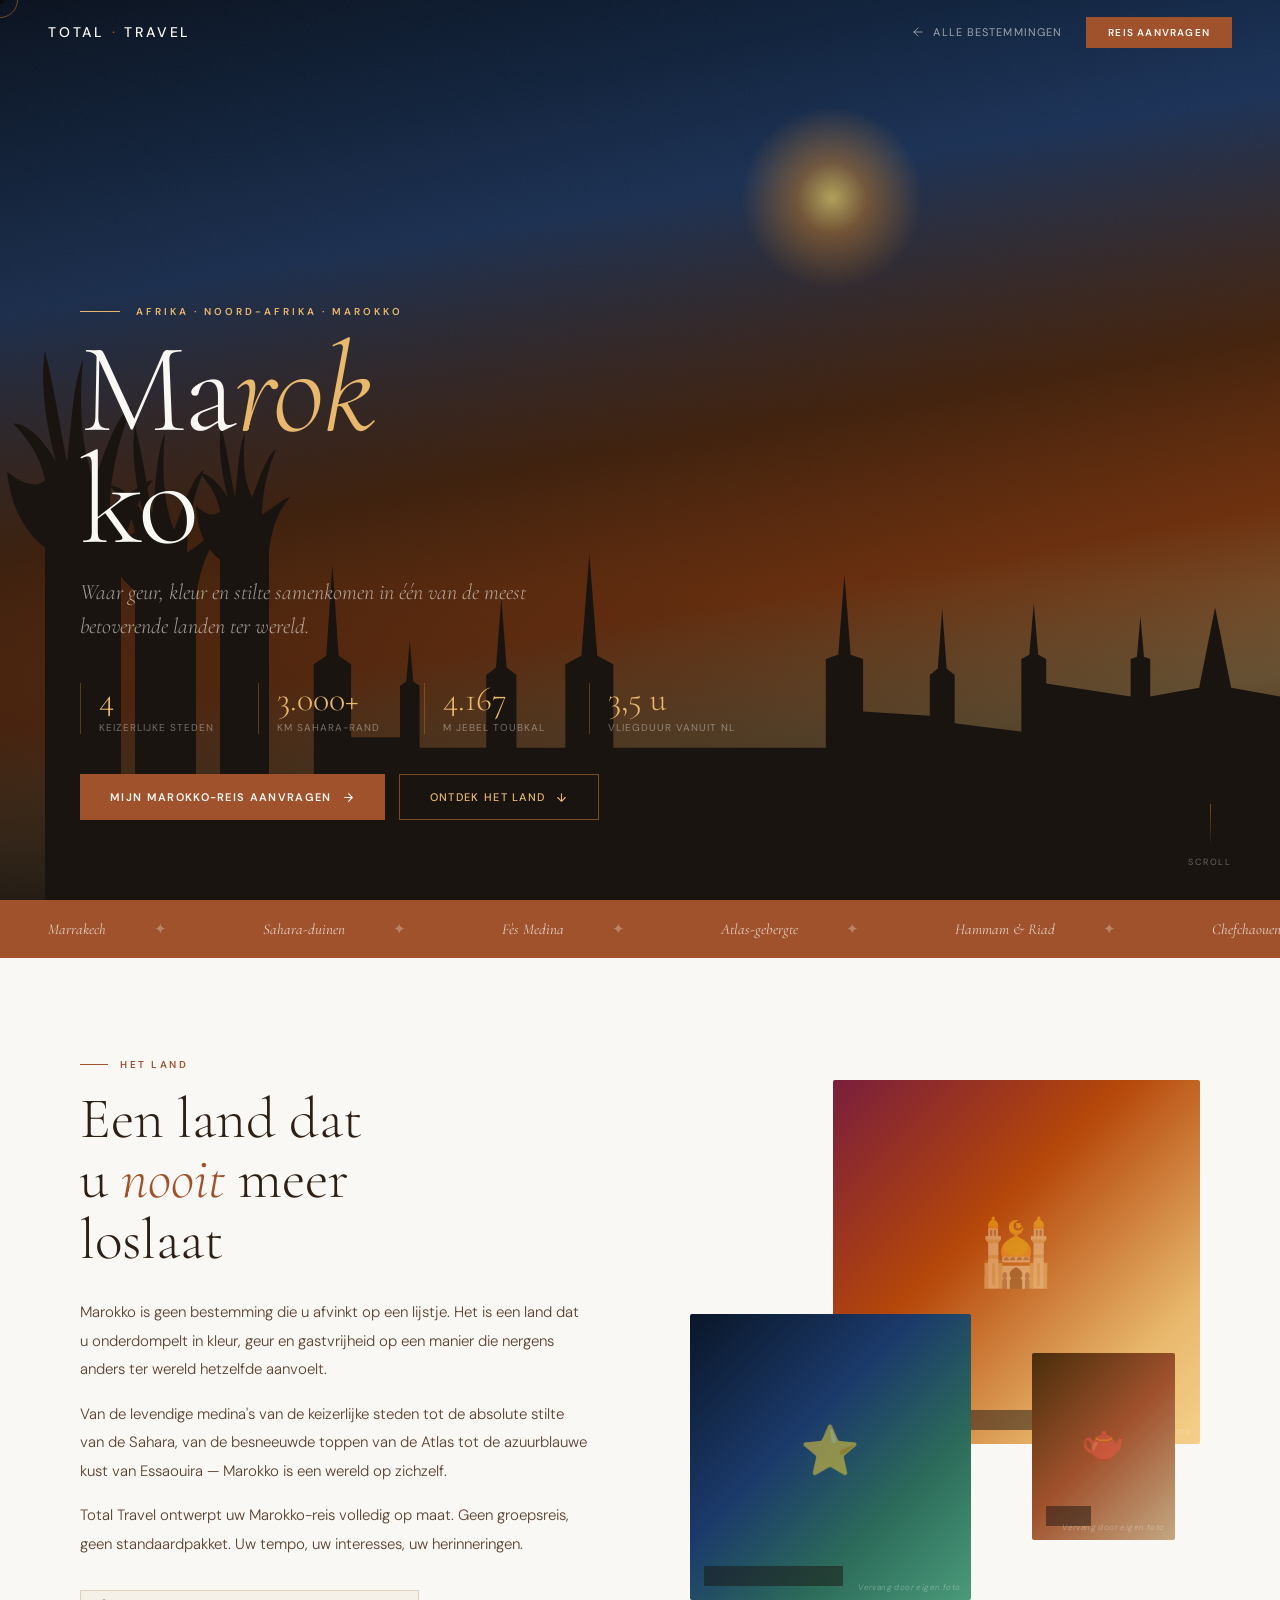
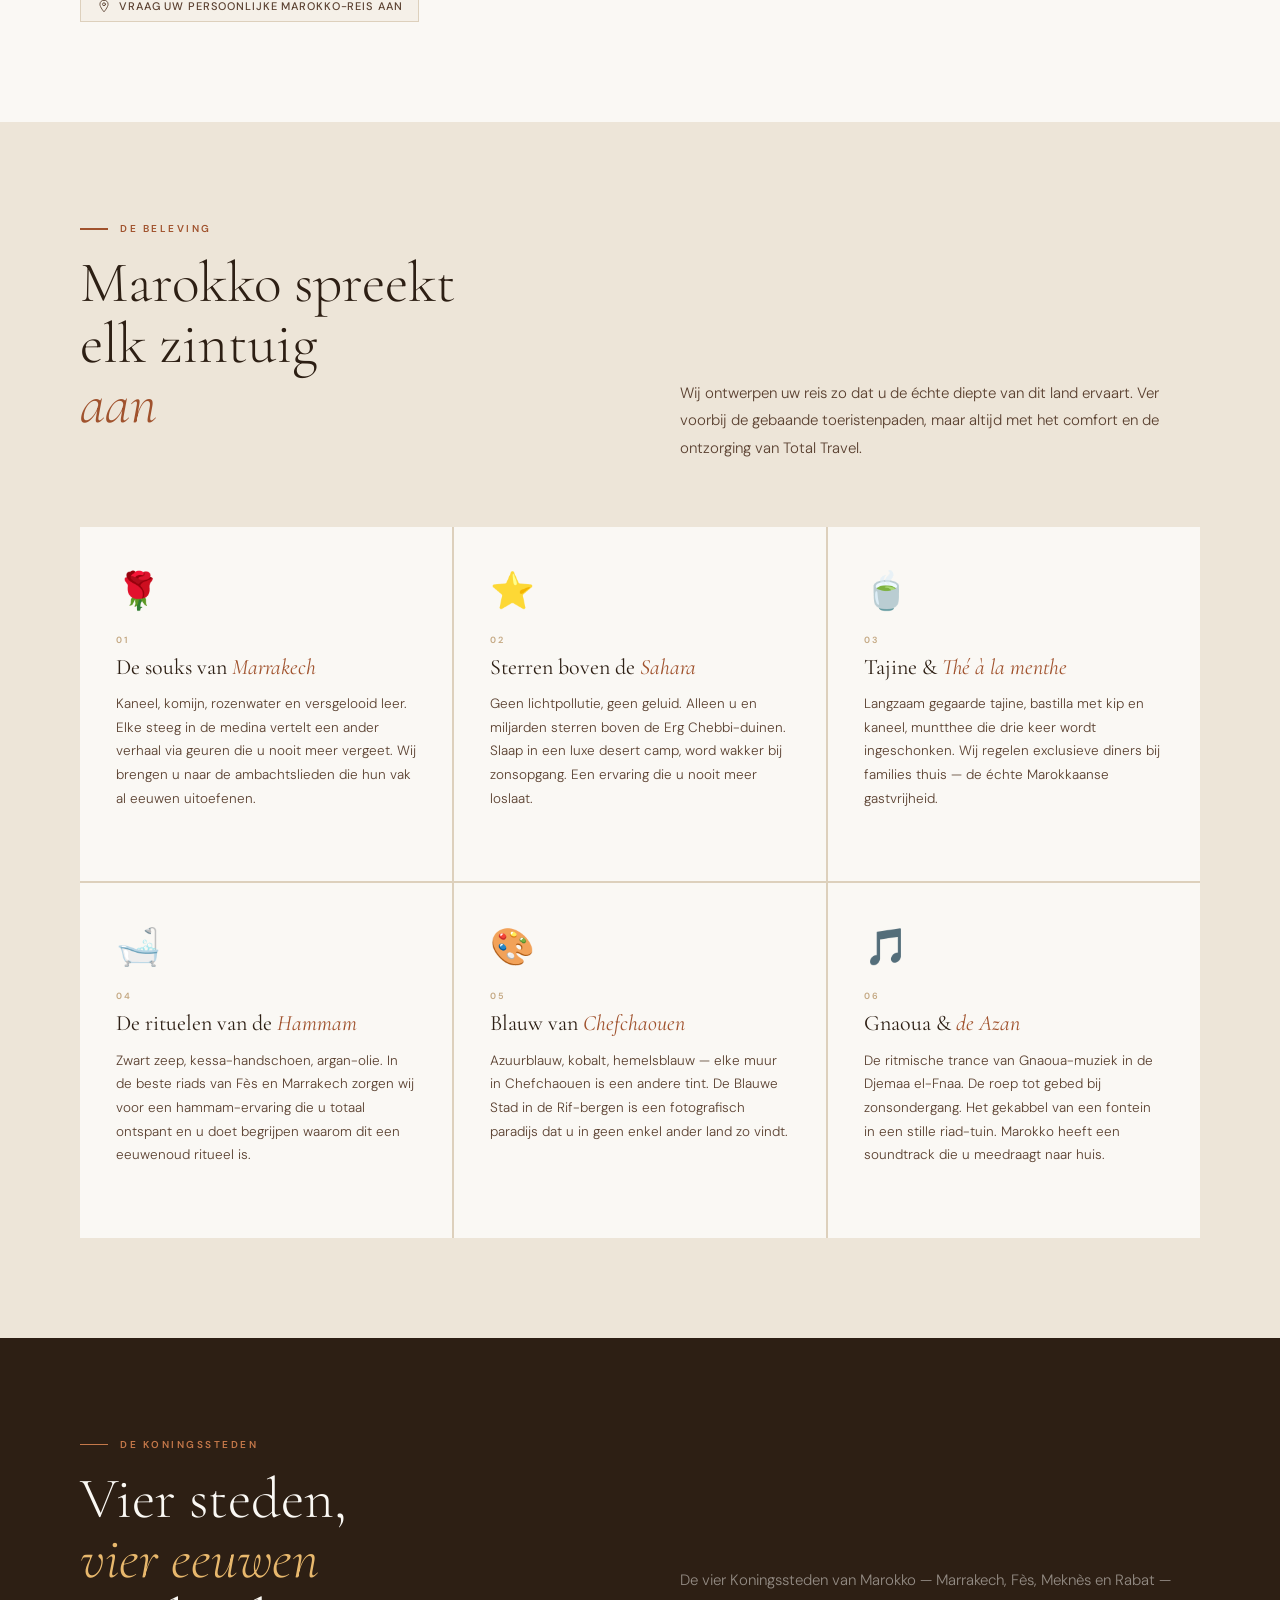
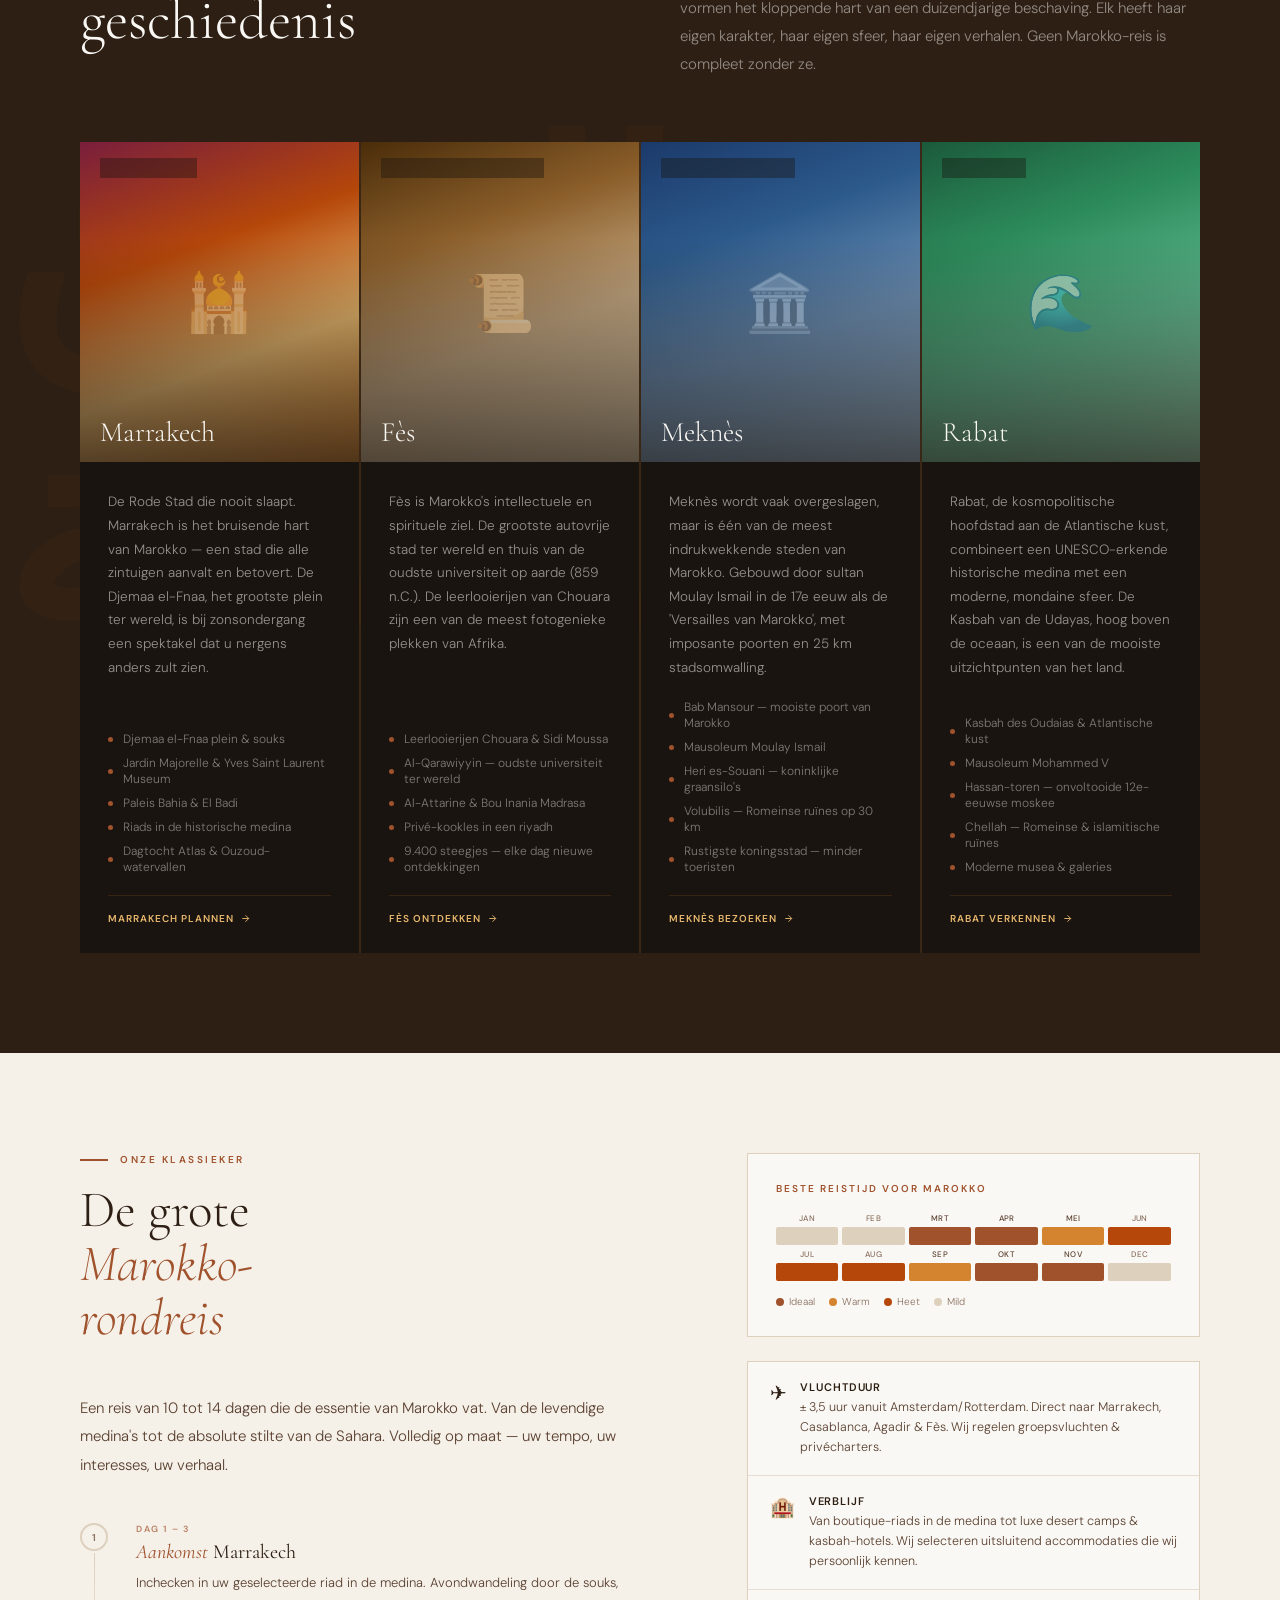
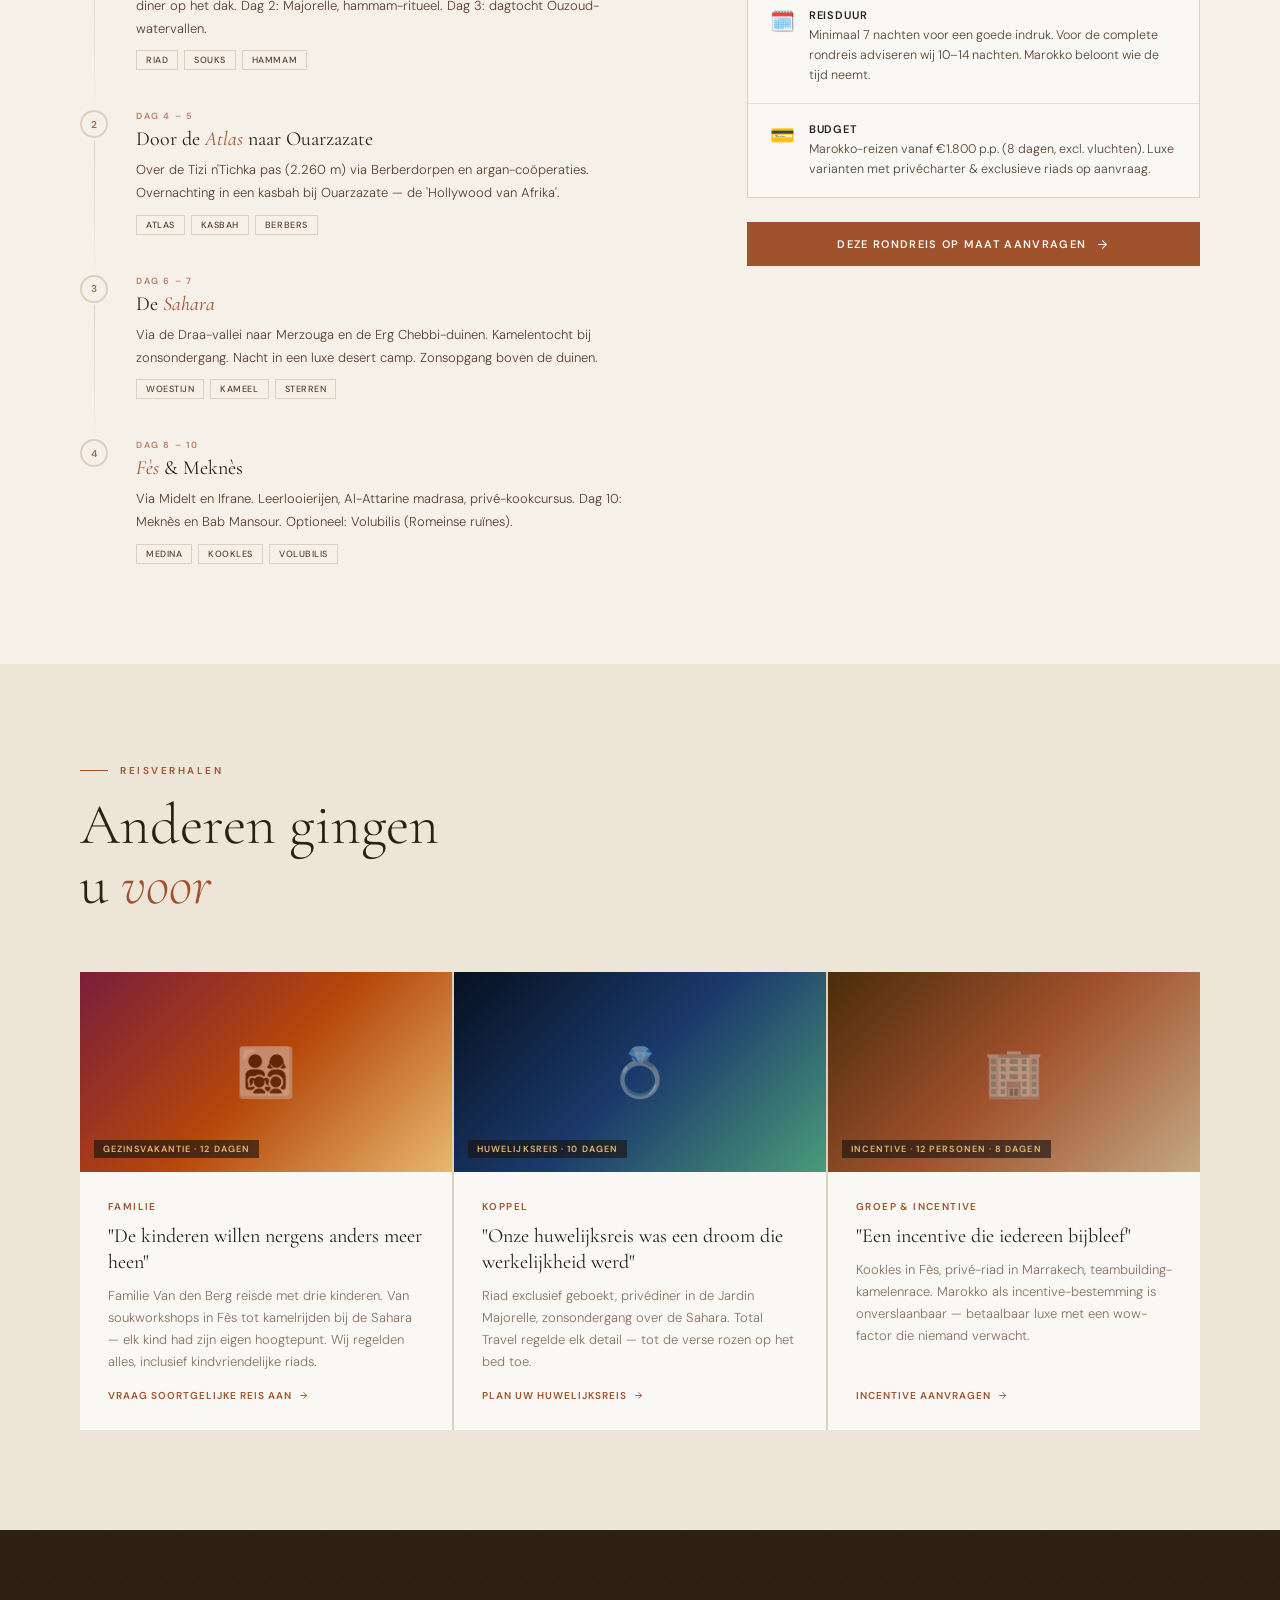
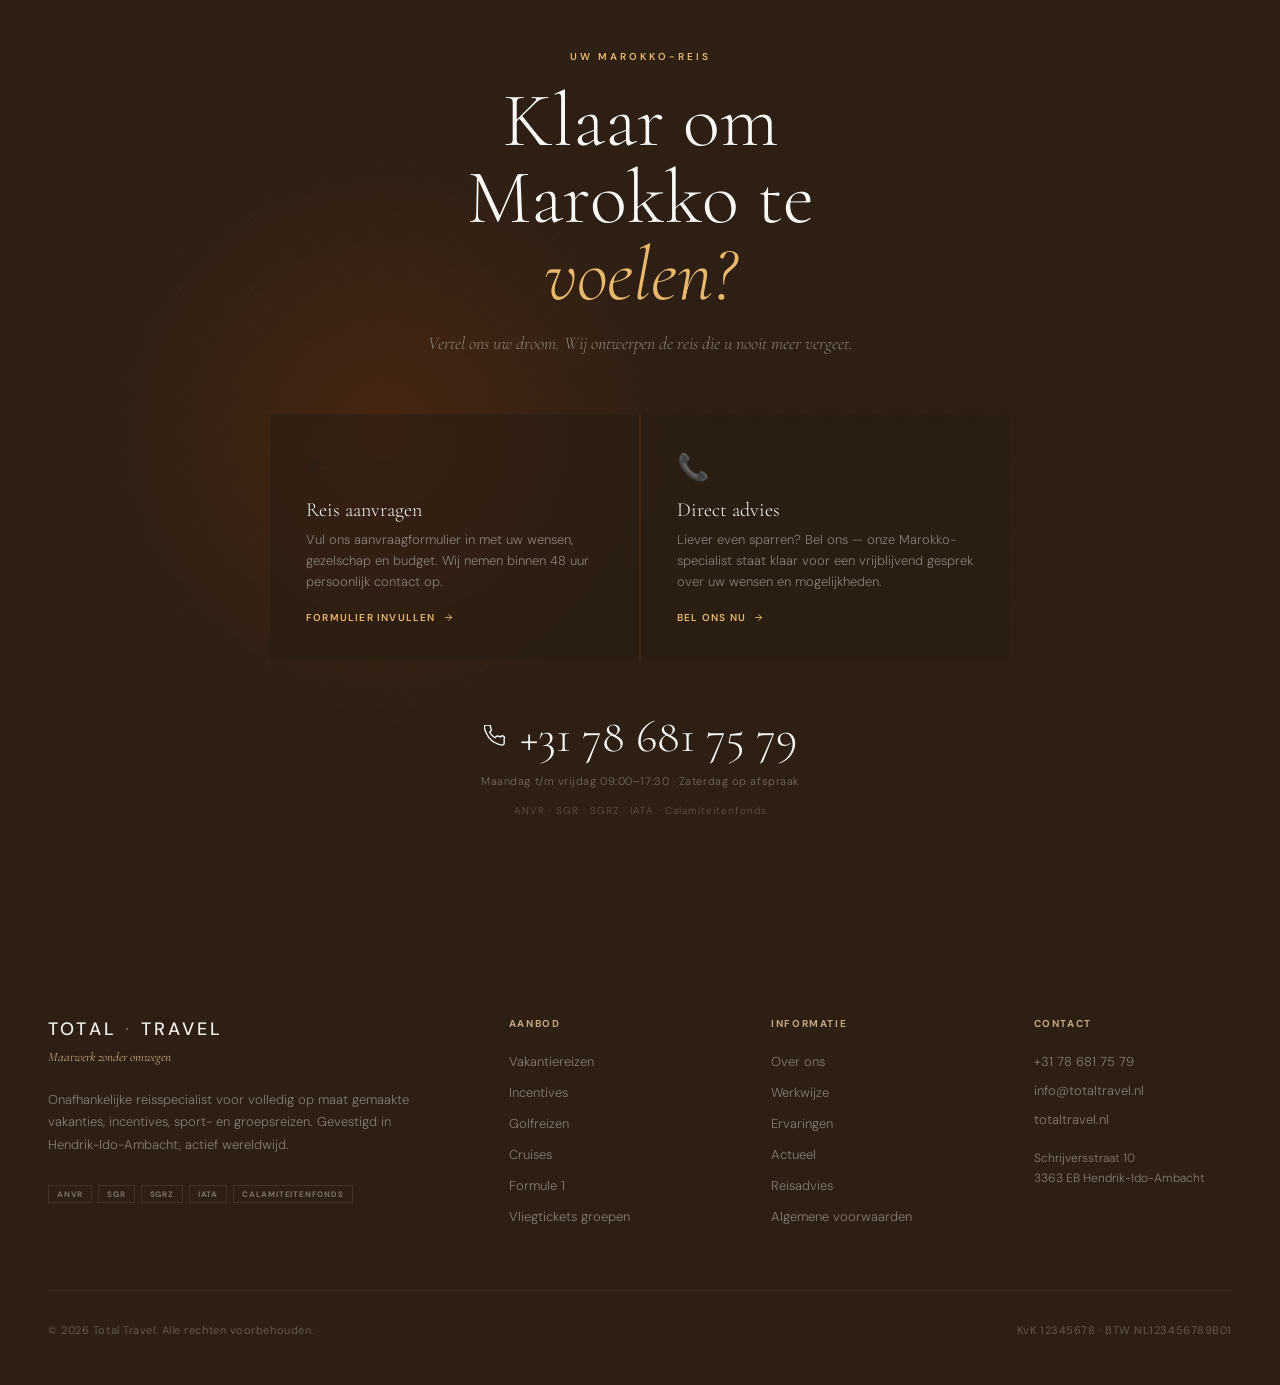
==== marokko.html @ 9d1942a3 "Initial commit" ====
<!DOCTYPE html>
<html lang="nl">
<head>
<meta charset="UTF-8">
<meta name="viewport" content="width=device-width, initial-scale=1.0">
<title>Marokko — Maatwerk reizen — Total Travel</title>
<link rel="preconnect" href="https://fonts.googleapis.com">
<link href="https://fonts.googleapis.com/css2?family=Cormorant+Garamond:ital,wght@0,300;0,400;0,500;0,600;1,300;1,400;1,500&family=DM+Sans:wght@300;400;500;600&display=swap" rel="stylesheet">
<style>
/* ── CSS VARIABELEN ── */
:root{
  --s:#A0522D;--sdk:#7A3E21;--slt:#C4784A;
  --z:#C4A882;--zlt:#DDD0BC;--zdm:#B09068;
  --i:#F5F0E8;--iw:#EDE5D8;--ic:#E8DDD0;
  --t:#2D1F14;--e:#1A1410;--w:#FAF8F4;
  --sub:#5A4030;--dim:#8A7060;
  --pf:'Cormorant Garamond',Georgia,serif;
  --dm:'DM Sans',system-ui,sans-serif;
  --ease:cubic-bezier(.25,.46,.45,.94);
  /* Marokko sfeer */
  --m1:#B5470A;--m2:#D4832E;--m3:#E8B86D;
  --m4:#2C6B5A;--m5:#1B3A6B;--m6:#7A1E3C;
}
*,*::before,*::after{box-sizing:border-box;margin:0;padding:0}
html{scroll-behavior:smooth}
body{font-family:var(--dm);background:var(--w);color:var(--t);overflow-x:hidden;cursor:none}
img{display:block;max-width:100%}
a{text-decoration:none;color:inherit}

/* ── CURSOR ── */
.cursor{width:8px;height:8px;background:var(--m2);border-radius:50%;position:fixed;pointer-events:none;z-index:9999;transform:translate(-50%,-50%);transition:transform .12s,opacity .2s;mix-blend-mode:multiply}
.cursor-trail{width:36px;height:36px;border:1px solid rgba(212,131,46,.5);border-radius:50%;position:fixed;pointer-events:none;z-index:9998;transform:translate(-50%,-50%);transition:transform .4s var(--ease),opacity .3s}

/* ── NAV ── */
.nav{position:fixed;top:0;left:0;right:0;z-index:200;height:64px;display:flex;align-items:center;justify-content:space-between;padding:0 48px;transition:background .4s,backdrop-filter .4s;background:transparent}
.nav.scrolled{background:rgba(26,20,16,.9);backdrop-filter:blur(16px)}
.nav-logo{font-family:var(--dm);font-size:14px;font-weight:500;letter-spacing:.2em;text-transform:uppercase;color:var(--w);text-decoration:none;transition:color .2s}
.nav-logo .dot{color:var(--s)}
.nav-right{display:flex;align-items:center;gap:24px}
.nav-back{font-size:11px;font-weight:400;letter-spacing:.1em;text-transform:uppercase;color:rgba(250,248,244,.6);text-decoration:none;transition:color .2s;display:flex;align-items:center;gap:8px}
.nav-back:hover{color:var(--m3)}
.nav-back svg{transition:transform .2s}
.nav-back:hover svg{transform:translateX(-3px)}
.nav-cta{font-family:var(--dm);font-size:10px;font-weight:600;letter-spacing:.12em;text-transform:uppercase;background:var(--s);color:var(--w)!important;padding:9px 22px;transition:background .2s}
.nav-cta:hover{background:var(--sdk)}

/* ── HERO ── */
.hero{height:100vh;position:relative;overflow:hidden;display:flex;align-items:flex-end}
.hero-bg{position:absolute;inset:0}
.hero-landscape{
  position:absolute;inset:0;
  background:
    radial-gradient(circle 140px at 65% 22%, rgba(255,230,120,.9) 0%, rgba(255,160,50,.5) 25%, transparent 65%),
    linear-gradient(170deg,#061020 0%,#0d2444 15%,#1B3A6B 28%,#5B2A0A 50%,#B5470A 65%,#E8B86D 80%,#D4832E 100%),
    radial-gradient(ellipse 120% 28% at 50% 108%,#1A1410 50%,transparent 70%);
}
.hero-shimmer{position:absolute;inset:0;z-index:1;opacity:.05;background:url("data:image/svg+xml,%3Csvg viewBox='0 0 200 200' xmlns='http://www.w3.org/2000/svg'%3E%3Cfilter id='n'%3E%3CfeTurbulence type='fractalNoise' baseFrequency='.65' numOctaves='3' stitchTiles='stitch'/%3E%3C/filter%3E%3Crect width='100%25' height='100%25' filter='url(%23n)'/%3E%3C/svg%3E") 0 0/200px;animation:shimmer 10s linear infinite}
@keyframes shimmer{to{background-position:200px 200px}}
.hero-silhouette{position:absolute;bottom:0;left:0;right:0;z-index:2;height:50%;background:url("data:image/svg+xml,%3Csvg viewBox='0 0 1440 420' preserveAspectRatio='none' xmlns='http://www.w3.org/2000/svg'%3E%3Cpath fill='%231A1410' d='M0 420h1440V230l-55-8-18-75-18 75-55 8V195l-7-2-4-38-4 38-7 2v35l-95-12V195l-9-4-5-48-5 48-9 4v68l-75-8V210l-9-6-5-56-5 56-9 6v38l-75-4V195l-14-4-7-75-7 75-14 4v83H690V200l-18-8-9-95-9 95-18 8v78h-55V210l-11-7-6-65-6 65-11 7v68h-75V220l-7-4-4-38-4 38-7 4v48h-55V200l-14-8-7-85-7 85-14 8v118H280V245l-9-4-5-48-5 48-9 4v75H195V255l-7-4-4-38-4 38-7 4v65H105V265l-5-3-3-28-3 28-5 3v155H0z'/%3E%3C/svg%3E") no-repeat bottom/100% 100%}
.hero-palms{position:absolute;bottom:0;left:0;z-index:3;width:320px;height:65%;background:url("data:image/svg+xml,%3Csvg viewBox='0 0 320 340' preserveAspectRatio='none' xmlns='http://www.w3.org/2000/svg'%3E%3Cpath fill='%231A1410' d='M45 340V135c0 0-32-11-38-44 11 5 27 11 38 5-5-16-22-27-32-33 16 0 32 11 43 22-11-22-16-48-11-64 11 26 16 48 22 64 5-22 5-43 16-59-5 32 0 54 11 70 11-16 22-38 38-43-11 16-22 38-22 59 16-5 32-16 43-16-16 11-27 27-32 48V340H45z M135 340V160c0 0-27-9-30-38 9 4 22 9 30 4-4-13-16-22-26-27 13 0 26 9 35 17-9-17-13-39-9-52 9 22 13 39 17 52 4-17 4-35 13-48-4 26 0 43 9 57 9-13 17-30 30-35-9 13-17 30-17 48 13-4 26-13 35-13-13 9-22 22-26 39V340H135z M220 340V142c0 0-22-7-24-31 7 4 17 7 24 3-3-10-13-17-20-22 10 0 20 7 28 14-7-14-10-31-7-42 7 17 10 31 14 42 3-14 3-28 10-38-3 21 0 28 7 38 7-10 14-24 24-28-7 10-14 24-14 38 10-3 21-10 28-10-10 7-17 14-21 31V340H220z'/%3E%3C/svg%3E") no-repeat bottom left/100% 100%}
.hero-overlay{position:absolute;inset:0;z-index:4;background:linear-gradient(to bottom,rgba(26,20,16,.15) 0%,rgba(26,20,16,.5) 65%,rgba(26,20,16,.95) 100%)}

.hero-content{position:relative;z-index:10;padding:0 80px 80px;max-width:1280px;margin:0 auto;width:100%}
.hero-eyebrow{font-size:10px;font-weight:600;letter-spacing:.3em;text-transform:uppercase;color:var(--m3);margin-bottom:16px;display:flex;align-items:center;gap:16px;opacity:0;animation:fadeUp .8s var(--ease) .3s forwards}
.hero-eyebrow::before{content:'';width:40px;height:1px;background:var(--m3)}
.hero-h1{font-family:var(--pf);font-size:clamp(80px,10vw,150px);font-weight:300;line-height:.88;color:var(--w);letter-spacing:-.02em;margin-bottom:16px;opacity:0;animation:fadeUp .9s var(--ease) .45s forwards}
.hero-h1 em{font-style:italic;color:var(--m3)}
.hero-sub{font-family:var(--pf);font-size:clamp(17px,2vw,22px);font-style:italic;font-weight:300;color:rgba(250,248,244,.6);margin-bottom:40px;max-width:480px;line-height:1.55;opacity:0;animation:fadeUp .8s var(--ease) .6s forwards}
.hero-stats{display:flex;gap:44px;margin-bottom:40px;opacity:0;animation:fadeUp .8s var(--ease) .7s forwards}
.hero-stat{border-left:1px solid rgba(212,131,46,.35);padding-left:18px}
.hero-stat-num{font-family:var(--pf);font-size:34px;font-weight:300;color:var(--m3);line-height:1}
.hero-stat-lbl{font-size:10px;font-weight:400;letter-spacing:.1em;text-transform:uppercase;color:rgba(250,248,244,.4);margin-top:4px}
.hero-actions{display:flex;gap:14px;flex-wrap:wrap;opacity:0;animation:fadeUp .8s var(--ease) .8s forwards}
.btn-primary{display:inline-flex;align-items:center;gap:10px;background:var(--s);color:var(--w);font-family:var(--dm);font-size:11px;font-weight:600;letter-spacing:.12em;text-transform:uppercase;padding:15px 30px;transition:background .2s,gap .2s}
.btn-primary:hover{background:var(--sdk);gap:16px}
.btn-ghost-light{display:inline-flex;align-items:center;gap:10px;border:1px solid rgba(212,131,46,.5);color:var(--m3);font-family:var(--dm);font-size:11px;font-weight:500;letter-spacing:.12em;text-transform:uppercase;padding:15px 30px;transition:border-color .2s,color .2s,gap .2s}
.btn-ghost-light:hover{border-color:var(--m3);color:var(--w);gap:16px}
.btn-ghost-dark{display:inline-flex;align-items:center;gap:10px;border:1.5px solid var(--s);color:var(--s);font-family:var(--dm);font-size:11px;font-weight:600;letter-spacing:.12em;text-transform:uppercase;padding:15px 30px;transition:background .2s,color .2s,gap .2s}
.btn-ghost-dark:hover{background:var(--s);color:var(--w);gap:16px}
.hero-scroll{position:absolute;bottom:32px;right:48px;z-index:10;display:flex;flex-direction:column;align-items:center;gap:8px;color:rgba(250,248,244,.35);font-size:9px;letter-spacing:.2em;text-transform:uppercase}
.hero-scroll-line{width:1px;height:44px;background:linear-gradient(to bottom,rgba(212,131,46,.5),transparent);animation:scrollpulse 2s ease-in-out infinite}
@keyframes fadeUp{from{opacity:0;transform:translateY(30px)}to{opacity:1;transform:translateY(0)}}
@keyframes scrollpulse{0%,100%{opacity:.5;transform:scaleY(1)}50%{opacity:1;transform:scaleY(.4)}}

/* ── INTRO STRIP ── */
.intro-strip{background:var(--s);padding:20px 0;overflow:hidden}
.intro-strip-track{display:flex;gap:0;animation:marquee 30s linear infinite;white-space:nowrap}
.intro-strip-item{font-family:var(--pf);font-style:italic;font-size:15px;color:rgba(250,248,244,.75);padding:0 48px;display:flex;align-items:center;gap:48px;flex-shrink:0}
.intro-strip-item::after{content:'✦';color:rgba(250,248,244,.3);font-style:normal}
@keyframes marquee{to{transform:translateX(-50%)}}

/* ── INTRO SECTIE — licht ── */
.intro{background:var(--w);padding:100px 0}
.intro-inner{max-width:1280px;margin:0 auto;padding:0 80px;display:grid;grid-template-columns:1fr 1fr;gap:100px;align-items:center}
.section-label{font-size:10px;font-weight:600;letter-spacing:.25em;text-transform:uppercase;color:var(--s);margin-bottom:18px;display:flex;align-items:center;gap:12px}
.section-label::before{content:'';width:28px;height:1.5px;background:var(--s)}
.section-h2{font-family:var(--pf);font-size:clamp(36px,4.5vw,64px);font-weight:300;line-height:1.05;color:var(--t);margin-bottom:28px}
.section-h2 em{font-style:italic;color:var(--s)}
.body-text{font-size:15px;font-weight:300;line-height:1.9;color:var(--sub)}
.body-text p+p{margin-top:16px}

/* Intro foto collage */
.intro-visual{position:relative;height:520px}
.intro-photo-a{
  position:absolute;top:0;right:0;width:72%;height:70%;
  border-radius:2px;overflow:hidden;
  background:linear-gradient(135deg,#7A1E3C 0%,#B5470A 40%,#E8B86D 80%,#F5D08A 100%);
}
.intro-photo-b{
  position:absolute;bottom:0;left:0;width:55%;height:55%;
  border-radius:2px;overflow:hidden;
  background:linear-gradient(135deg,#0A1628 0%,#1B3A6B 40%,#2C6B5A 70%,#4A9B7A 100%);
}
.intro-photo-c{
  position:absolute;bottom:60px;right:5%;width:28%;height:36%;
  border-radius:2px;overflow:hidden;
  background:linear-gradient(135deg,#4A2D0A 0%,#A0522D 50%,#C4A882 100%);
}
.photo-label{position:absolute;bottom:14px;left:14px;font-size:9px;font-weight:600;letter-spacing:.15em;text-transform:uppercase;color:rgba(250,248,244,.85);background:rgba(26,20,16,.5);padding:4px 10px;backdrop-filter:blur(4px)}
/* Foto placeholder decoraties */
.intro-photo-a::before{content:'🕌';position:absolute;top:50%;left:50%;transform:translate(-50%,-60%);font-size:64px;opacity:.5}
.intro-photo-b::before{content:'⭐';position:absolute;top:50%;left:50%;transform:translate(-50%,-60%);font-size:48px;opacity:.5}
.intro-photo-c::before{content:'🫖';position:absolute;top:50%;left:50%;transform:translate(-50%,-60%);font-size:36px;opacity:.5}
.intro-photo-a::after,.intro-photo-b::after,.intro-photo-c::after{
  content:'Vervang door eigen foto';
  position:absolute;bottom:8px;right:10px;
  font-size:8px;font-weight:400;letter-spacing:.05em;
  color:rgba(255,255,255,.3);font-style:italic;
}
.intro-tag{display:inline-flex;align-items:center;gap:8px;background:var(--i);border:1px solid var(--zlt);padding:8px 16px;font-size:11px;font-weight:500;letter-spacing:.08em;text-transform:uppercase;color:var(--sub);margin-top:32px}

/* ── ZINTUIGEN SECTIE — halflicht ── */
.senses{background:var(--iw);padding:100px 0}
.senses-inner{max-width:1280px;margin:0 auto;padding:0 80px}
.senses-head{display:grid;grid-template-columns:1fr 1fr;gap:80px;margin-bottom:64px;align-items:end}
.senses-grid{display:grid;grid-template-columns:repeat(3,1fr);gap:2px;background:var(--zlt)}
.sense-card{background:var(--w);padding:40px 36px;position:relative;overflow:hidden;cursor:pointer;transition:background .3s}
.sense-card::before{content:'';position:absolute;bottom:0;left:0;width:100%;height:3px;background:var(--s);transform:scaleX(0);transform-origin:left;transition:transform .35s var(--ease)}
.sense-card:hover{background:var(--i)}
.sense-card:hover::before{transform:scaleX(1)}
.sense-card-icon{font-size:36px;margin-bottom:20px;display:block;transition:transform .3s}
.sense-card:hover .sense-card-icon{transform:scale(1.15) rotate(-5deg)}
.sense-card-num{font-size:9px;font-weight:600;letter-spacing:.2em;text-transform:uppercase;color:var(--z);margin-bottom:8px}
.sense-card-title{font-family:var(--pf);font-size:22px;font-weight:400;color:var(--t);line-height:1.2;margin-bottom:12px}
.sense-card-title em{font-style:italic;color:var(--s)}
.sense-card-text{font-size:13.5px;font-weight:300;line-height:1.75;color:var(--sub)}
.sense-card-link{display:inline-flex;align-items:center;gap:6px;font-size:10px;font-weight:600;letter-spacing:.1em;text-transform:uppercase;color:var(--s);margin-top:16px;opacity:0;transform:translateY(6px);transition:opacity .25s,transform .25s}
.sense-card:hover .sense-card-link{opacity:1;transform:translateY(0)}

/* ── KONINGSSTEDEN — donkere sectie met foto-kaarten ── */
.cities{background:var(--t);padding:100px 0;position:relative;overflow:hidden}
.cities::before{content:'المدن الملكية';position:absolute;right:-30px;top:50%;transform:translateY(-50%);font-family:serif;font-size:280px;font-weight:900;color:rgba(212,131,46,.03);line-height:1;pointer-events:none;user-select:none}
.cities-inner{max-width:1280px;margin:0 auto;padding:0 80px}
.cities-head{display:grid;grid-template-columns:1fr 1fr;gap:80px;margin-bottom:64px;align-items:end}
.cities-head-body{font-size:15px;font-weight:300;line-height:1.85;color:rgba(250,248,244,.5)}
.cities-grid{display:grid;grid-template-columns:repeat(4,1fr);gap:2px;background:rgba(212,131,46,.08)}

.city-card{
  background:var(--e);
  position:relative;overflow:hidden;
  cursor:pointer;
  display:flex;flex-direction:column;
}
/* Grote visuele foto-ruimte */
.city-photo{
  height:320px;position:relative;overflow:hidden;
  transition:height .5s var(--ease);
}
.city-card:hover .city-photo{height:350px}
.city-photo-bg{
  position:absolute;inset:0;
  transition:transform .6s var(--ease);
}
.city-card:hover .city-photo-bg{transform:scale(1.06)}
.city-photo-overlay{
  position:absolute;inset:0;
  background:linear-gradient(to bottom,transparent 30%,rgba(26,20,16,.7) 100%);
}
/* Unieke kleurpalet per stad */
.city-marrakech .city-photo-bg{
  background:linear-gradient(160deg,#7A1E3C 0%,#B5470A 35%,#E8B86D 65%,#D4832E 100%);
}
.city-fes .city-photo-bg{
  background:linear-gradient(160deg,#4A2D0A 0%,#8B5E2A 30%,#C4A882 60%,#E8D4B0 100%);
}
.city-meknes .city-photo-bg{
  background:linear-gradient(160deg,#1B3A6B 0%,#2C5A8B 30%,#6B8FB5 60%,#A0C0D8 100%);
}
.city-rabat .city-photo-bg{
  background:linear-gradient(160deg,#1B5A3C 0%,#2C8B5A 30%,#5AB58B 60%,#9ADBB5 100%);
}
/* Decoratief icoon in foto */
.city-photo-icon{
  position:absolute;top:50%;left:50%;
  transform:translate(-50%,-50%);
  font-size:56px;opacity:.4;
  transition:opacity .3s,transform .3s;
}
.city-card:hover .city-photo-icon{opacity:.6;transform:translate(-50%,-55%)}
/* Stad naam over de foto */
.city-photo-name{
  position:absolute;bottom:16px;left:20px;
  font-family:var(--pf);font-size:28px;font-weight:300;
  color:var(--w);line-height:1;
}
.city-photo-tag{
  position:absolute;top:16px;left:20px;
  font-size:9px;font-weight:600;letter-spacing:.15em;text-transform:uppercase;
  color:rgba(250,248,244,.7);background:rgba(26,20,16,.4);
  padding:4px 10px;backdrop-filter:blur(4px);
}
/* Content onder de foto */
.city-content{padding:28px;flex:1;display:flex;flex-direction:column}
.city-desc{font-size:13.5px;font-weight:300;line-height:1.75;color:rgba(250,248,244,.55);flex:1;margin-bottom:20px}
.city-highlights{display:flex;flex-direction:column;gap:8px;margin-bottom:20px}
.city-hl{display:flex;align-items:center;gap:10px;font-size:12px;font-weight:300;color:rgba(250,248,244,.45)}
.city-hl::before{content:'';width:5px;height:5px;border-radius:50%;background:var(--s);flex-shrink:0}
.city-cta{display:inline-flex;align-items:center;gap:6px;font-size:10px;font-weight:600;letter-spacing:.1em;text-transform:uppercase;color:var(--m3);border-top:1px solid rgba(212,131,46,.15);padding-top:16px;margin-top:auto;transition:gap .2s}
.city-card:hover .city-cta{gap:10px}

/* ── KAART VAN MAROKKO — licht ── */
.map-section{background:var(--w);padding:100px 0}
.map-inner{max-width:1280px;margin:0 auto;padding:0 80px;display:grid;grid-template-columns:1fr 1fr;gap:80px;align-items:center}
/* SVG kaart van Marokko */
.morocco-map{width:100%;max-width:520px}
.map-region{fill:var(--ic);stroke:var(--iw);stroke-width:2;cursor:pointer;transition:fill .3s}
.map-region:hover,.map-region.active{fill:var(--s)}
.map-dot{fill:var(--s);cursor:pointer;transition:r .2s}
.map-dot:hover{r:8}
.map-city-label{font-family:var(--dm);font-size:11px;fill:var(--t);font-weight:500;pointer-events:none}
.map-points{display:flex;flex-direction:column;gap:16px}
.map-point{display:flex;align-items:flex-start;gap:16px;padding:16px;border-left:3px solid transparent;cursor:pointer;transition:border-color .2s,background .2s}
.map-point:hover,.map-point.active{border-left-color:var(--s);background:var(--i)}
.map-point-dot{width:10px;height:10px;border-radius:50%;background:var(--zlt);flex-shrink:0;margin-top:4px;transition:background .2s}
.map-point.active .map-point-dot,.map-point:hover .map-point-dot{background:var(--s)}
.map-point-title{font-family:var(--pf);font-size:18px;font-weight:400;color:var(--t);margin-bottom:4px}
.map-point-desc{font-size:13px;font-weight:300;line-height:1.6;color:var(--dim)}

/* ── TIJDLIJN — ivoor ── */
.journey{background:var(--i);padding:100px 0}
.journey-inner{max-width:1280px;margin:0 auto;padding:0 80px;display:grid;grid-template-columns:5fr 4fr;gap:100px;align-items:start}
.journey-label-big{font-family:var(--pf);font-size:clamp(36px,4vw,56px);font-weight:300;color:var(--t);line-height:1.05;margin-bottom:48px}
.journey-label-big em{font-style:italic;color:var(--s)}
.timeline{display:flex;flex-direction:column;gap:0}
.tl-item{display:flex;gap:28px;padding-bottom:40px;position:relative;cursor:pointer}
.tl-item:last-child{padding-bottom:0}
.tl-item::before{content:'';position:absolute;left:14px;top:30px;bottom:0;width:1px;background:linear-gradient(to bottom,var(--zlt),transparent)}
.tl-item:last-child::before{display:none}
.tl-dot{width:28px;height:28px;border-radius:50%;border:2px solid var(--zlt);background:var(--i);display:flex;align-items:center;justify-content:center;flex-shrink:0;font-size:10px;font-weight:600;color:var(--dim);position:relative;z-index:1;transition:all .2s}
.tl-item:hover .tl-dot{border-color:var(--s);background:var(--s);color:var(--w)}
.tl-body{}
.tl-day{font-size:9px;font-weight:600;letter-spacing:.18em;text-transform:uppercase;color:var(--s);margin-bottom:5px;opacity:.7}
.tl-title{font-family:var(--pf);font-size:20px;font-weight:400;color:var(--t);margin-bottom:8px;line-height:1.2}
.tl-title em{font-style:italic;color:var(--s)}
.tl-text{font-size:13px;font-weight:300;line-height:1.75;color:var(--sub)}
.tl-tags{display:flex;gap:6px;flex-wrap:wrap;margin-top:10px}
.tl-tag{font-size:9px;font-weight:500;letter-spacing:.06em;text-transform:uppercase;color:var(--sub);border:1px solid var(--zlt);padding:3px 9px}

/* Reistijd + praktisch */
.journey-right-content{display:flex;flex-direction:column;gap:24px}
.rw-widget{background:var(--w);border:1px solid var(--zlt);padding:28px}
.rw-title{font-size:10px;font-weight:600;letter-spacing:.2em;text-transform:uppercase;color:var(--s);margin-bottom:18px}
.rw-months{display:grid;grid-template-columns:repeat(6,1fr);gap:4px;margin-bottom:14px}
.rw-month{text-align:center}
.rw-month-name{font-size:8px;font-weight:500;letter-spacing:.04em;text-transform:uppercase;color:var(--dim);margin-bottom:4px}
.rw-month-bar{height:18px;border-radius:2px;background:var(--ic)}
.rw-month.ideal .rw-month-bar{background:var(--s)}
.rw-month.warm .rw-month-bar{background:var(--m2)}
.rw-month.hot .rw-month-bar{background:var(--m1)}
.rw-month.mild .rw-month-bar{background:var(--zlt)}
.rw-month.ideal .rw-month-name,.rw-month.warm .rw-month-name{color:var(--sub)}
.rw-legend{display:flex;gap:14px;flex-wrap:wrap}
.rw-legend-item{display:flex;align-items:center;gap:5px;font-size:10px;font-weight:300;color:var(--dim)}
.rw-legend-dot{width:8px;height:8px;border-radius:50%}

.prak-items{background:var(--w);border:1px solid var(--zlt);overflow:hidden}
.prak-item{display:flex;align-items:flex-start;gap:14px;padding:18px 22px;border-bottom:1px solid var(--ic)}
.prak-item:last-child{border-bottom:none}
.prak-icon{font-size:20px;flex-shrink:0}
.prak-title{font-size:11px;font-weight:600;letter-spacing:.08em;text-transform:uppercase;color:var(--t);margin-bottom:3px}
.prak-text{font-size:12.5px;font-weight:300;line-height:1.6;color:var(--sub)}

/* ── VERHALEN / REISTYPES ── */
.stories{background:var(--iw);padding:100px 0}
.stories-inner{max-width:1280px;margin:0 auto;padding:0 80px}
.stories-grid{display:grid;grid-template-columns:repeat(3,1fr);gap:2px;background:var(--zlt);margin-top:56px}
.story-card{background:var(--w);overflow:hidden;cursor:pointer;display:flex;flex-direction:column;transition:transform .3s var(--ease)}
.story-card:hover{transform:translateY(-6px)}
.story-visual{height:200px;position:relative;overflow:hidden}
.story-bg{position:absolute;inset:0;transition:transform .5s var(--ease)}
.story-card:hover .story-bg{transform:scale(1.05)}
.story-v1 .story-bg{background:linear-gradient(135deg,#7A1E3C,#B5470A,#E8B86D)}
.story-v2 .story-bg{background:linear-gradient(135deg,#061020,#1B3A6B,#4A9B7A)}
.story-v3 .story-bg{background:linear-gradient(135deg,#4A2D0A,#A0522D,#C4A882)}
.story-visual-icon{position:absolute;top:50%;left:50%;transform:translate(-50%,-50%);font-size:48px;opacity:.45}
.story-visual-tag{position:absolute;bottom:14px;left:14px;font-size:9px;font-weight:600;letter-spacing:.12em;text-transform:uppercase;color:var(--m3);background:rgba(26,20,16,.65);padding:3px 9px}
.story-content{padding:28px;flex:1;display:flex;flex-direction:column}
.story-type{font-size:10px;font-weight:600;letter-spacing:.14em;text-transform:uppercase;color:var(--s);margin-bottom:10px}
.story-title{font-family:var(--pf);font-size:20px;font-weight:400;color:var(--t);line-height:1.3;margin-bottom:10px}
.story-excerpt{font-size:13px;font-weight:300;line-height:1.7;color:var(--dim);flex:1}
.story-link{display:inline-flex;align-items:center;gap:6px;font-size:10px;font-weight:600;letter-spacing:.1em;text-transform:uppercase;color:var(--s);margin-top:16px;transition:gap .2s}
.story-link:hover{gap:10px}

/* ── CTA SECTIE ── */
.cta-section{background:var(--t);padding:120px 0;position:relative;overflow:hidden}
.cta-pattern{position:absolute;inset:0;opacity:.03;background:repeating-linear-gradient(45deg,rgba(212,131,46,1) 0,rgba(212,131,46,1) 1px,transparent 0,transparent 50%),repeating-linear-gradient(-45deg,rgba(212,131,46,1) 0,rgba(212,131,46,1) 1px,transparent 0,transparent 50%);background-size:36px 36px}
.cta-glow{position:absolute;left:30%;top:50%;transform:translate(-50%,-50%);width:600px;height:600px;border-radius:50%;background:radial-gradient(circle,rgba(181,71,10,.18) 0%,transparent 70%);pointer-events:none}
.cta-inner{max-width:900px;margin:0 auto;padding:0 80px;text-align:center;position:relative;z-index:1}
.cta-eyebrow{font-size:10px;font-weight:600;letter-spacing:.3em;text-transform:uppercase;color:var(--m3);margin-bottom:20px}
.cta-h2{font-family:var(--pf);font-size:clamp(44px,6vw,80px);font-weight:300;color:var(--w);line-height:1;margin-bottom:16px}
.cta-h2 em{font-style:italic;color:var(--m3)}
.cta-sub{font-family:var(--pf);font-style:italic;font-size:18px;font-weight:300;color:rgba(250,248,244,.45);margin-bottom:56px;line-height:1.6}
.cta-cards{display:grid;grid-template-columns:1fr 1fr;gap:2px;max-width:740px;margin:0 auto 48px;background:rgba(212,131,46,.08)}
.cta-card{padding:36px;background:rgba(26,20,16,.5);backdrop-filter:blur(8px);text-align:left;transition:background .2s;display:block}
.cta-card:hover{background:rgba(160,82,45,.15)}
.cta-card-icon{font-size:26px;margin-bottom:14px}
.cta-card-title{font-family:var(--pf);font-size:20px;font-weight:300;color:var(--w);margin-bottom:8px}
.cta-card-desc{font-size:13px;font-weight:300;line-height:1.6;color:rgba(250,248,244,.45);margin-bottom:18px}
.cta-card-link{font-size:10px;font-weight:600;letter-spacing:.12em;text-transform:uppercase;color:var(--m3);display:flex;align-items:center;gap:7px;transition:gap .2s}
.cta-card:hover .cta-card-link{gap:11px}
.cta-phone-block{text-align:center}
.cta-phone{font-family:var(--pf);font-size:clamp(28px,4vw,46px);font-weight:300;color:var(--w);display:inline-flex;align-items:center;gap:14px;margin-bottom:10px;transition:color .2s}
.cta-phone:hover{color:var(--m3)}
.cta-phone-meta{font-size:11px;font-weight:300;color:rgba(250,248,244,.35);letter-spacing:.05em;margin-bottom:16px}
.cta-certs{font-size:10px;font-weight:300;color:rgba(250,248,244,.25);letter-spacing:.1em}

/* ── REVEAL ── */
.reveal{opacity:0;transform:translateY(32px);transition:opacity .9s var(--ease),transform .9s var(--ease)}
.reveal.visible{opacity:1;transform:translateY(0)}
.reveal-left{opacity:0;transform:translateX(-32px);transition:opacity .9s var(--ease),transform .9s var(--ease)}
.reveal-left.visible{opacity:1;transform:translateX(0)}
.reveal-right{opacity:0;transform:translateX(32px);transition:opacity .9s var(--ease),transform .9s var(--ease)}
.reveal-right.visible{opacity:1;transform:translateX(0)}

/* ── FOOTER CSS (van website) ── */
footer{background:var(--t);padding:80px 48px 48px}
.footer-top{max-width:1280px;margin:0 auto;display:grid;grid-template-columns:2fr 1fr 1fr 1fr;gap:64px;margin-bottom:64px}
.footer-wordmark{font-family:var(--dm);font-size:18px;font-weight:500;letter-spacing:.18em;text-transform:uppercase;color:var(--i);margin-bottom:8px}
.footer-wordmark .dot{color:rgba(245,240,232,.3)}
.footer-tagline{font-family:var(--pf);font-style:italic;font-size:13px;color:var(--z);margin-bottom:24px}
.footer-body{font-size:13px;font-weight:300;line-height:1.75;color:rgba(245,240,232,.45);margin-bottom:28px}
.footer-certs-wrap{display:flex;gap:6px;flex-wrap:wrap}
.footer-cert{font-size:8px;font-weight:700;letter-spacing:.1em;text-transform:uppercase;color:rgba(245,240,232,.4);border:1px solid rgba(196,168,130,.15);padding:3px 8px}
.footer-col-title{font-size:10px;font-weight:700;letter-spacing:.16em;text-transform:uppercase;color:var(--z);margin-bottom:20px}
.footer-links{list-style:none;display:flex;flex-direction:column;gap:10px}
.footer-links a{font-size:13px;font-weight:300;color:rgba(245,240,232,.45);transition:color .2s}
.footer-links a:hover{color:rgba(245,240,232,.85)}
.footer-contact-item{font-size:13px;font-weight:300;color:rgba(245,240,232,.45);line-height:1.8}
.footer-contact-item a{color:inherit;transition:color .2s}
.footer-contact-item a:hover{color:rgba(245,240,232,.85)}
.footer-bottom{max-width:1280px;margin:0 auto;padding-top:32px;border-top:1px solid rgba(196,168,130,.1);display:flex;justify-content:space-between;align-items:center;flex-wrap:wrap;gap:12px}
.footer-copy{font-size:11px;color:rgba(245,240,232,.28);letter-spacing:.05em}

/* ── RESPONSIVE ── */
@media(max-width:1024px){
  .hero-content,.intro-inner,.senses-inner,.cities-inner,.map-inner,.journey-inner,.stories-inner,.cta-inner{padding-left:40px;padding-right:40px}
  .intro-inner,.senses-head,.cities-head,.map-inner,.journey-inner{grid-template-columns:1fr;gap:48px}
  .cities-grid{grid-template-columns:1fr 1fr}
  .stories-grid{grid-template-columns:1fr 1fr}
  .cta-cards{grid-template-columns:1fr}
  footer{padding:60px 40px 40px}
  .footer-top{grid-template-columns:1fr 1fr;gap:40px}
}
@media(max-width:768px){
  .hero-content,.intro-inner,.senses-inner,.cities-inner,.map-inner,.journey-inner,.stories-inner,.cta-inner{padding-left:24px;padding-right:24px}
  .nav{padding:0 24px}
  .cities-grid{grid-template-columns:1fr}
  .stories-grid{grid-template-columns:1fr}
  .hero-stats{flex-direction:column;gap:14px}
  .hero-actions{flex-direction:column}
  .intro-visual{height:300px}
  footer{padding:48px 24px 32px}
  .footer-top{grid-template-columns:1fr}
}
</style>
</head>
<body>

<div class="cursor" id="cursor"></div>
<div class="cursor-trail" id="trail"></div>

<!-- NAV -->
<nav class="nav" id="nav">
  <a href="TotalTravel_Website.html" class="nav-logo">TOTAL <span class="dot">&middot;</span> TRAVEL</a>
  <div class="nav-right">
    <a href="TotalTravel_Website.html" class="nav-back">
      <svg width="14" height="14" viewBox="0 0 24 24" fill="none" stroke="currentColor" stroke-width="1.5" stroke-linecap="round" stroke-linejoin="round"><path d="M19 12H5M12 5l-7 7 7 7"/></svg>
      Alle bestemmingen
    </a>
    <a href="totaltravel-aanvraag.html" class="nav-cta">Reis aanvragen</a>
  </div>
</nav>

<!-- HERO (donker — sfeervol) -->
<section class="hero">
  <div class="hero-bg">
    <div class="hero-landscape"></div>
    <div class="hero-shimmer"></div>
    <div class="hero-overlay"></div>
    <div class="hero-silhouette"></div>
    <div class="hero-palms"></div>
  </div>
  <div class="hero-content" style="width:100%">
    <div class="hero-eyebrow">Afrika &middot; Noord-Afrika &middot; Marokko</div>
    <h1 class="hero-h1">Ma<em>rok</em><br>ko</h1>
    <p class="hero-sub">Waar geur, kleur en stilte samenkomen in&nbsp;één van de meest betoverende landen ter wereld.</p>
    <div class="hero-stats">
      <div class="hero-stat"><div class="hero-stat-num">4</div><div class="hero-stat-lbl">Keizerlijke steden</div></div>
      <div class="hero-stat"><div class="hero-stat-num">3.000+</div><div class="hero-stat-lbl">km Sahara-rand</div></div>
      <div class="hero-stat"><div class="hero-stat-num">4.167</div><div class="hero-stat-lbl">m Jebel Toubkal</div></div>
      <div class="hero-stat"><div class="hero-stat-num">3,5 u</div><div class="hero-stat-lbl">Vliegduur vanuit NL</div></div>
    </div>
    <div class="hero-actions">
      <a href="totaltravel-aanvraag.html" class="btn-primary">
        Mijn Marokko-reis aanvragen
        <svg width="13" height="13" viewBox="0 0 24 24" fill="none" stroke="currentColor" stroke-width="2" stroke-linecap="round" stroke-linejoin="round"><path d="M5 12h14M12 5l7 7-7 7"/></svg>
      </a>
      <a href="#ontdek" class="btn-ghost-light">
        Ontdek het land
        <svg width="13" height="13" viewBox="0 0 24 24" fill="none" stroke="currentColor" stroke-width="2" stroke-linecap="round" stroke-linejoin="round"><path d="M12 5v14M5 12l7 7 7-7"/></svg>
      </a>
    </div>
  </div>
  <div class="hero-scroll"><div class="hero-scroll-line"></div><span>Scroll</span></div>
</section>

<!-- MARQUEE STRIP -->
<div class="intro-strip">
  <div class="intro-strip-track">
    <span class="intro-strip-item">Marrakech</span>
    <span class="intro-strip-item">Sahara-duinen</span>
    <span class="intro-strip-item">Fès Medina</span>
    <span class="intro-strip-item">Atlas-gebergte</span>
    <span class="intro-strip-item">Hammam &amp; Riad</span>
    <span class="intro-strip-item">Chefchaouen</span>
    <span class="intro-strip-item">Essaouira</span>
    <span class="intro-strip-item">Marokko op maat</span>
    <span class="intro-strip-item">Marrakech</span>
    <span class="intro-strip-item">Sahara-duinen</span>
    <span class="intro-strip-item">Fès Medina</span>
    <span class="intro-strip-item">Atlas-gebergte</span>
    <span class="intro-strip-item">Hammam &amp; Riad</span>
    <span class="intro-strip-item">Chefchaouen</span>
    <span class="intro-strip-item">Essaouira</span>
    <span class="intro-strip-item">Marokko op maat</span>
  </div>
</div>

<!-- INTRO — licht, met foto-collage -->
<section class="intro" id="ontdek">
  <div class="intro-inner">
    <div>
      <div class="section-label reveal">Het land</div>
      <h2 class="section-h2 reveal" style="transition-delay:.1s">Een land dat<br>u <em>nooit</em> meer<br>loslaat</h2>
      <div class="body-text reveal" style="transition-delay:.2s">
        <p>Marokko is geen bestemming die u afvinkt op een lijstje. Het is een land dat u onderdompelt in kleur, geur en gastvrijheid op een manier die nergens anders ter wereld hetzelfde aanvoelt.</p>
        <p>Van de levendige medina's van de keizerlijke steden tot de absolute stilte van de Sahara, van de besneeuwde toppen van de Atlas tot de azuurblauwe kust van Essaouira — Marokko is een wereld op zichzelf.</p>
        <p>Total Travel ontwerpt uw Marokko-reis volledig op maat. Geen groepsreis, geen standaardpakket. Uw tempo, uw interesses, uw herinneringen.</p>
      </div>
      <a href="totaltravel-aanvraag.html" class="intro-tag reveal" style="transition-delay:.3s">
        <svg width="14" height="14" viewBox="0 0 24 24" fill="none" stroke="currentColor" stroke-width="1.5" stroke-linecap="round" stroke-linejoin="round"><path d="M12 2C8 2 5 5 5 9c0 5 7 13 7 13s7-8 7-13c0-4-3-7-7-7z"/><circle cx="12" cy="9" r="2.5"/></svg>
        Vraag uw persoonlijke Marokko-reis aan
      </a>
    </div>
    <div class="intro-visual reveal-right" style="transition-delay:.15s">
      <div class="intro-photo-a">
        <div class="photo-label">Djemaa el-Fnaa · Marrakech</div>
      </div>
      <div class="intro-photo-b">
        <div class="photo-label">Sahara · Erg Chebbi</div>
      </div>
      <div class="intro-photo-c">
        <div class="photo-label">Riad</div>
      </div>
    </div>
  </div>
</section>

<!-- ZINTUIGEN — halflicht -->
<section class="senses" id="beleving">
  <div class="senses-inner">
    <div class="senses-head">
      <div>
        <div class="section-label reveal">De beleving</div>
        <h2 class="section-h2 reveal" style="transition-delay:.1s">Marokko spreekt<br>elk zintuig<br><em>aan</em></h2>
      </div>
      <p class="reveal" style="transition-delay:.2s;font-size:15px;font-weight:300;line-height:1.85;color:var(--sub);align-self:end">
        Wij ontwerpen uw reis zo dat u de échte diepte van dit land ervaart. Ver voorbij de gebaande toeristenpaden, maar altijd met het comfort en de ontzorging van Total Travel.
      </p>
    </div>
    <div class="senses-grid">
      <div class="sense-card reveal">
        <span class="sense-card-icon">🌹</span>
        <div class="sense-card-num">01</div>
        <div class="sense-card-title">De souks van <em>Marrakech</em></div>
        <div class="sense-card-text">Kaneel, komijn, rozenwater en versgelooid leer. Elke steeg in de medina vertelt een ander verhaal via geuren die u nooit meer vergeet. Wij brengen u naar de ambachtslieden die hun vak al eeuwen uitoefenen.</div>
        <a href="totaltravel-aanvraag.html" class="sense-card-link">Ontdek Marrakech <svg width="11" height="11" viewBox="0 0 24 24" fill="none" stroke="currentColor" stroke-width="2"><path d="M5 12h14M12 5l7 7-7 7"/></svg></a>
      </div>
      <div class="sense-card reveal" style="transition-delay:.07s">
        <span class="sense-card-icon">⭐</span>
        <div class="sense-card-num">02</div>
        <div class="sense-card-title">Sterren boven de <em>Sahara</em></div>
        <div class="sense-card-text">Geen lichtpollutie, geen geluid. Alleen u en miljarden sterren boven de Erg Chebbi-duinen. Slaap in een luxe desert camp, word wakker bij zonsopgang. Een ervaring die u nooit meer loslaat.</div>
        <a href="totaltravel-aanvraag.html" class="sense-card-link">Sahara-expeditie <svg width="11" height="11" viewBox="0 0 24 24" fill="none" stroke="currentColor" stroke-width="2"><path d="M5 12h14M12 5l7 7-7 7"/></svg></a>
      </div>
      <div class="sense-card reveal" style="transition-delay:.14s">
        <span class="sense-card-icon">🍵</span>
        <div class="sense-card-num">03</div>
        <div class="sense-card-title">Tajine &amp; <em>Thé à la menthe</em></div>
        <div class="sense-card-text">Langzaam gegaarde tajine, bastilla met kip en kaneel, muntthee die drie keer wordt ingeschonken. Wij regelen exclusieve diners bij families thuis — de échte Marokkaanse gastvrijheid.</div>
        <a href="totaltravel-aanvraag.html" class="sense-card-link">Culinaire rondreis <svg width="11" height="11" viewBox="0 0 24 24" fill="none" stroke="currentColor" stroke-width="2"><path d="M5 12h14M12 5l7 7-7 7"/></svg></a>
      </div>
      <div class="sense-card reveal">
        <span class="sense-card-icon">🛁</span>
        <div class="sense-card-num">04</div>
        <div class="sense-card-title">De rituelen van de <em>Hammam</em></div>
        <div class="sense-card-text">Zwart zeep, kessa-handschoen, argan-olie. In de beste riads van Fès en Marrakech zorgen wij voor een hammam-ervaring die u totaal ontspant en u doet begrijpen waarom dit een eeuwenoud ritueel is.</div>
        <a href="totaltravel-aanvraag.html" class="sense-card-link">Wellness &amp; riad <svg width="11" height="11" viewBox="0 0 24 24" fill="none" stroke="currentColor" stroke-width="2"><path d="M5 12h14M12 5l7 7-7 7"/></svg></a>
      </div>
      <div class="sense-card reveal" style="transition-delay:.07s">
        <span class="sense-card-icon">🎨</span>
        <div class="sense-card-num">05</div>
        <div class="sense-card-title">Blauw van <em>Chefchaouen</em></div>
        <div class="sense-card-text">Azuurblauw, kobalt, hemelsblauw — elke muur in Chefchaouen is een andere tint. De Blauwe Stad in de Rif-bergen is een fotografisch paradijs dat u in geen enkel ander land zo vindt.</div>
        <a href="totaltravel-aanvraag.html" class="sense-card-link">Fotoreis Marokko <svg width="11" height="11" viewBox="0 0 24 24" fill="none" stroke="currentColor" stroke-width="2"><path d="M5 12h14M12 5l7 7-7 7"/></svg></a>
      </div>
      <div class="sense-card reveal" style="transition-delay:.14s">
        <span class="sense-card-icon">🎵</span>
        <div class="sense-card-num">06</div>
        <div class="sense-card-title">Gnaoua &amp; <em>de Azan</em></div>
        <div class="sense-card-text">De ritmische trance van Gnaoua-muziek in de Djemaa el-Fnaa. De roep tot gebed bij zonsondergang. Het gekabbel van een fontein in een stille riad-tuin. Marokko heeft een soundtrack die u meedraagt naar huis.</div>
        <a href="totaltravel-aanvraag.html" class="sense-card-link">Cultuur &amp; muziek <svg width="11" height="11" viewBox="0 0 24 24" fill="none" stroke="currentColor" stroke-width="2"><path d="M5 12h14M12 5l7 7-7 7"/></svg></a>
      </div>
    </div>
  </div>
</section>

<!-- VIER KONINGSSTEDEN — donker met grote foto-kaarten -->
<section class="cities" id="steden">
  <div class="cities-inner">
    <div class="cities-head">
      <div>
        <div class="section-label reveal" style="--s:#C4784A">De Koningssteden</div>
        <h2 class="section-h2 reveal" style="transition-delay:.1s;color:var(--w)">Vier steden,<br><em style="color:var(--m3)">vier eeuwen</em><br><span style="color:var(--w)">geschiedenis</span></h2>
      </div>
      <p class="cities-head-body reveal" style="transition-delay:.2s;align-self:end">
        De vier Koningssteden van Marokko — Marrakech, Fès, Meknès en Rabat — vormen het kloppende hart van een duizendjarige beschaving. Elk heeft haar eigen karakter, haar eigen sfeer, haar eigen verhalen. Geen Marokko-reis is compleet zonder ze.
      </p>
    </div>

    <div class="cities-grid">
      <!-- Marrakech -->
      <div class="city-card city-marrakech reveal">
        <div class="city-photo">
          <div class="city-photo-bg"></div>
          <div class="city-photo-overlay"></div>
          <div class="city-photo-icon">🕌</div>
          <div class="city-photo-tag">Koningsstad</div>
          <div class="city-photo-name">Marrakech</div>
        </div>
        <div class="city-content">
          <div class="city-desc">
            De Rode Stad die nooit slaapt. Marrakech is het bruisende hart van Marokko — een stad die alle zintuigen aanvalt en betovert. De Djemaa el-Fnaa, het grootste plein ter wereld, is bij zonsondergang een spektakel dat u nergens anders zult zien.
          </div>
          <div class="city-highlights">
            <div class="city-hl">Djemaa el-Fnaa plein &amp; souks</div>
            <div class="city-hl">Jardin Majorelle &amp; Yves Saint Laurent Museum</div>
            <div class="city-hl">Paleis Bahia &amp; El Badi</div>
            <div class="city-hl">Riads in de historische medina</div>
            <div class="city-hl">Dagtocht Atlas &amp; Ouzoud-watervallen</div>
          </div>
          <a href="totaltravel-aanvraag.html" class="city-cta">Marrakech plannen <svg width="11" height="11" viewBox="0 0 24 24" fill="none" stroke="currentColor" stroke-width="2"><path d="M5 12h14M12 5l7 7-7 7"/></svg></a>
        </div>
      </div>

      <!-- Fès -->
      <div class="city-card city-fes reveal" style="transition-delay:.08s">
        <div class="city-photo">
          <div class="city-photo-bg"></div>
          <div class="city-photo-overlay"></div>
          <div class="city-photo-icon">📜</div>
          <div class="city-photo-tag">UNESCO Werelderfgoed</div>
          <div class="city-photo-name">Fès</div>
        </div>
        <div class="city-content">
          <div class="city-desc">
            Fès is Marokko's intellectuele en spirituele ziel. De grootste autovrije stad ter wereld en thuis van de oudste universiteit op aarde (859 n.C.). De leerlooierijen van Chouara zijn een van de meest fotogenieke plekken van Afrika.
          </div>
          <div class="city-highlights">
            <div class="city-hl">Leerlooierijen Chouara &amp; Sidi Moussa</div>
            <div class="city-hl">Al-Qarawiyyin — oudste universiteit ter wereld</div>
            <div class="city-hl">Al-Attarine &amp; Bou Inania Madrasa</div>
            <div class="city-hl">Privé-kookles in een riyadh</div>
            <div class="city-hl">9.400 steegjes — elke dag nieuwe ontdekkingen</div>
          </div>
          <a href="totaltravel-aanvraag.html" class="city-cta">Fès ontdekken <svg width="11" height="11" viewBox="0 0 24 24" fill="none" stroke="currentColor" stroke-width="2"><path d="M5 12h14M12 5l7 7-7 7"/></svg></a>
        </div>
      </div>

      <!-- Meknès -->
      <div class="city-card city-meknes reveal" style="transition-delay:.16s">
        <div class="city-photo">
          <div class="city-photo-bg"></div>
          <div class="city-photo-overlay"></div>
          <div class="city-photo-icon">🏛️</div>
          <div class="city-photo-tag">De verborgen stad</div>
          <div class="city-photo-name">Meknès</div>
        </div>
        <div class="city-content">
          <div class="city-desc">
            Meknès wordt vaak overgeslagen, maar is één van de meest indrukwekkende steden van Marokko. Gebouwd door sultan Moulay Ismail in de 17e eeuw als de 'Versailles van Marokko', met imposante poorten en 25 km stadsomwalling.
          </div>
          <div class="city-highlights">
            <div class="city-hl">Bab Mansour — mooiste poort van Marokko</div>
            <div class="city-hl">Mausoleum Moulay Ismail</div>
            <div class="city-hl">Heri es-Souani — koninklijke graansilo's</div>
            <div class="city-hl">Volubilis — Romeinse ruïnes op 30 km</div>
            <div class="city-hl">Rustigste koningsstad — minder toeristen</div>
          </div>
          <a href="totaltravel-aanvraag.html" class="city-cta">Meknès bezoeken <svg width="11" height="11" viewBox="0 0 24 24" fill="none" stroke="currentColor" stroke-width="2"><path d="M5 12h14M12 5l7 7-7 7"/></svg></a>
        </div>
      </div>

      <!-- Rabat -->
      <div class="city-card city-rabat reveal" style="transition-delay:.24s">
        <div class="city-photo">
          <div class="city-photo-bg"></div>
          <div class="city-photo-overlay"></div>
          <div class="city-photo-icon">🌊</div>
          <div class="city-photo-tag">Hoofdstad</div>
          <div class="city-photo-name">Rabat</div>
        </div>
        <div class="city-content">
          <div class="city-desc">
            Rabat, de kosmopolitische hoofdstad aan de Atlantische kust, combineert een UNESCO-erkende historische medina met een moderne, mondaine sfeer. De Kasbah van de Udayas, hoog boven de oceaan, is een van de mooiste uitzichtpunten van het land.
          </div>
          <div class="city-highlights">
            <div class="city-hl">Kasbah des Oudaias &amp; Atlantische kust</div>
            <div class="city-hl">Mausoleum Mohammed V</div>
            <div class="city-hl">Hassan-toren — onvoltooide 12e-eeuwse moskee</div>
            <div class="city-hl">Chellah — Romeinse &amp; islamitische ruïnes</div>
            <div class="city-hl">Moderne musea &amp; galeries</div>
          </div>
          <a href="totaltravel-aanvraag.html" class="city-cta">Rabat verkennen <svg width="11" height="11" viewBox="0 0 24 24" fill="none" stroke="currentColor" stroke-width="2"><path d="M5 12h14M12 5l7 7-7 7"/></svg></a>
        </div>
      </div>
    </div>
  </div>
</section>

<!-- TIJDLIJN + REISTIJD — ivoor/licht -->
<section class="journey" id="rondreis">
  <div class="journey-inner">
    <div>
      <div class="section-label reveal">Onze klassieker</div>
      <div class="journey-label-big reveal" style="transition-delay:.1s">De grote<br><em>Marokko-<br>rondreis</em></div>
      <p class="body-text reveal" style="transition-delay:.2s;margin-bottom:44px">Een reis van 10 tot 14 dagen die de essentie van Marokko vat. Van de levendige medina's tot de absolute stilte van de Sahara. Volledig op maat — uw tempo, uw interesses, uw verhaal.</p>
      <div class="timeline">
        <div class="tl-item reveal" style="transition-delay:.1s">
          <div class="tl-dot">1</div>
          <div class="tl-body">
            <div class="tl-day">Dag 1 – 3</div>
            <div class="tl-title"><em>Aankomst</em> Marrakech</div>
            <div class="tl-text">Inchecken in uw geselecteerde riad in de medina. Avondwandeling door de souks, diner op het dak. Dag 2: Majorelle, hammam-ritueel. Dag 3: dagtocht Ouzoud-watervallen.</div>
            <div class="tl-tags"><span class="tl-tag">Riad</span><span class="tl-tag">Souks</span><span class="tl-tag">Hammam</span></div>
          </div>
        </div>
        <div class="tl-item reveal" style="transition-delay:.18s">
          <div class="tl-dot">2</div>
          <div class="tl-body">
            <div class="tl-day">Dag 4 – 5</div>
            <div class="tl-title">Door de <em>Atlas</em> naar Ouarzazate</div>
            <div class="tl-text">Over de Tizi n'Tichka pas (2.260 m) via Berberdorpen en argan-coöperaties. Overnachting in een kasbah bij Ouarzazate — de 'Hollywood van Afrika'.</div>
            <div class="tl-tags"><span class="tl-tag">Atlas</span><span class="tl-tag">Kasbah</span><span class="tl-tag">Berbers</span></div>
          </div>
        </div>
        <div class="tl-item reveal" style="transition-delay:.26s">
          <div class="tl-dot">3</div>
          <div class="tl-body">
            <div class="tl-day">Dag 6 – 7</div>
            <div class="tl-title">De <em>Sahara</em></div>
            <div class="tl-text">Via de Draa-vallei naar Merzouga en de Erg Chebbi-duinen. Kamelentocht bij zonsondergang. Nacht in een luxe desert camp. Zonsopgang boven de duinen.</div>
            <div class="tl-tags"><span class="tl-tag">Woestijn</span><span class="tl-tag">Kameel</span><span class="tl-tag">Sterren</span></div>
          </div>
        </div>
        <div class="tl-item reveal" style="transition-delay:.34s">
          <div class="tl-dot">4</div>
          <div class="tl-body">
            <div class="tl-day">Dag 8 – 10</div>
            <div class="tl-title"><em>Fès</em> &amp; Meknès</div>
            <div class="tl-text">Via Midelt en Ifrane. Leerlooierijen, Al-Attarine madrasa, privé-kookcursus. Dag 10: Meknès en Bab Mansour. Optioneel: Volubilis (Romeinse ruïnes).</div>
            <div class="tl-tags"><span class="tl-tag">Medina</span><span class="tl-tag">Kookles</span><span class="tl-tag">Volubilis</span></div>
          </div>
        </div>
      </div>
    </div>

    <div class="journey-right-content">
      <!-- Reistijd widget -->
      <div class="rw-widget reveal">
        <div class="rw-title">Beste reistijd voor Marokko</div>
        <div class="rw-months">
          <div class="rw-month mild"><div class="rw-month-name">Jan</div><div class="rw-month-bar"></div></div>
          <div class="rw-month mild"><div class="rw-month-name">Feb</div><div class="rw-month-bar"></div></div>
          <div class="rw-month ideal"><div class="rw-month-name">Mrt</div><div class="rw-month-bar"></div></div>
          <div class="rw-month ideal"><div class="rw-month-name">Apr</div><div class="rw-month-bar"></div></div>
          <div class="rw-month warm"><div class="rw-month-name">Mei</div><div class="rw-month-bar"></div></div>
          <div class="rw-month hot"><div class="rw-month-name">Jun</div><div class="rw-month-bar"></div></div>
          <div class="rw-month hot"><div class="rw-month-name">Jul</div><div class="rw-month-bar"></div></div>
          <div class="rw-month hot"><div class="rw-month-name">Aug</div><div class="rw-month-bar"></div></div>
          <div class="rw-month warm"><div class="rw-month-name">Sep</div><div class="rw-month-bar"></div></div>
          <div class="rw-month ideal"><div class="rw-month-name">Okt</div><div class="rw-month-bar"></div></div>
          <div class="rw-month ideal"><div class="rw-month-name">Nov</div><div class="rw-month-bar"></div></div>
          <div class="rw-month mild"><div class="rw-month-name">Dec</div><div class="rw-month-bar"></div></div>
        </div>
        <div class="rw-legend">
          <div class="rw-legend-item"><div class="rw-legend-dot" style="background:var(--s)"></div>Ideaal</div>
          <div class="rw-legend-item"><div class="rw-legend-dot" style="background:var(--m2)"></div>Warm</div>
          <div class="rw-legend-item"><div class="rw-legend-dot" style="background:var(--m1)"></div>Heet</div>
          <div class="rw-legend-item"><div class="rw-legend-dot" style="background:var(--zlt)"></div>Mild</div>
        </div>
      </div>

      <!-- Praktisch -->
      <div class="prak-items reveal" style="transition-delay:.1s">
        <div class="prak-item">
          <div class="prak-icon">✈️</div>
          <div><div class="prak-title">Vluchtduur</div><div class="prak-text">±&nbsp;3,5 uur vanuit Amsterdam/Rotterdam. Direct naar Marrakech, Casablanca, Agadir &amp; Fès. Wij regelen groepsvluchten &amp; privécharters.</div></div>
        </div>
        <div class="prak-item">
          <div class="prak-icon">🏨</div>
          <div><div class="prak-title">Verblijf</div><div class="prak-text">Van boutique-riads in de medina tot luxe desert camps &amp; kasbah-hotels. Wij selecteren uitsluitend accommodaties die wij persoonlijk kennen.</div></div>
        </div>
        <div class="prak-item">
          <div class="prak-icon">🗓️</div>
          <div><div class="prak-title">Reisduur</div><div class="prak-text">Minimaal 7 nachten voor een goede indruk. Voor de complete rondreis adviseren wij 10–14 nachten. Marokko beloont wie de tijd neemt.</div></div>
        </div>
        <div class="prak-item">
          <div class="prak-icon">💳</div>
          <div><div class="prak-title">Budget</div><div class="prak-text">Marokko-reizen vanaf €1.800 p.p. (8 dagen, excl. vluchten). Luxe varianten met privécharter &amp; exclusieve riads op aanvraag.</div></div>
        </div>
      </div>

      <div class="reveal" style="transition-delay:.2s">
        <a href="totaltravel-aanvraag.html" class="btn-primary" style="width:100%;justify-content:center">
          Deze rondreis op maat aanvragen
          <svg width="13" height="13" viewBox="0 0 24 24" fill="none" stroke="currentColor" stroke-width="2" stroke-linecap="round" stroke-linejoin="round"><path d="M5 12h14M12 5l7 7-7 7"/></svg>
        </a>
      </div>
    </div>
  </div>
</section>

<!-- REISVERHALEN — halflicht -->
<section class="stories" id="verhalen">
  <div class="stories-inner">
    <div class="section-label reveal">Reisverhalen</div>
    <h2 class="section-h2 reveal" style="transition-delay:.1s">Anderen gingen<br>u <em>voor</em></h2>
    <div class="stories-grid">
      <div class="story-card story-v1 reveal">
        <div class="story-visual">
          <div class="story-bg"></div>
          <div class="story-visual-icon">👨‍👩‍👧‍👦</div>
          <div class="story-visual-tag">Gezinsvakantie &middot; 12 dagen</div>
        </div>
        <div class="story-content">
          <div class="story-type">Familie</div>
          <div class="story-title">"De kinderen willen nergens anders meer heen"</div>
          <div class="story-excerpt">Familie Van den Berg reisde met drie kinderen. Van soukworkshops in Fès tot kamelrijden bij de Sahara — elk kind had zijn eigen hoogtepunt. Wij regelden alles, inclusief kindvriendelijke riads.</div>
          <a href="totaltravel-aanvraag.html" class="story-link">Vraag soortgelijke reis aan <svg width="11" height="11" viewBox="0 0 24 24" fill="none" stroke="currentColor" stroke-width="2"><path d="M5 12h14M12 5l7 7-7 7"/></svg></a>
        </div>
      </div>
      <div class="story-card story-v2 reveal" style="transition-delay:.1s">
        <div class="story-visual">
          <div class="story-bg"></div>
          <div class="story-visual-icon">💍</div>
          <div class="story-visual-tag">Huwelijksreis &middot; 10 dagen</div>
        </div>
        <div class="story-content">
          <div class="story-type">Koppel</div>
          <div class="story-title">"Onze huwelijksreis was een droom die werkelijkheid werd"</div>
          <div class="story-excerpt">Riad exclusief geboekt, privédiner in de Jardin Majorelle, zonsondergang over de Sahara. Total Travel regelde elk detail — tot de verse rozen op het bed toe.</div>
          <a href="totaltravel-aanvraag.html" class="story-link">Plan uw huwelijksreis <svg width="11" height="11" viewBox="0 0 24 24" fill="none" stroke="currentColor" stroke-width="2"><path d="M5 12h14M12 5l7 7-7 7"/></svg></a>
        </div>
      </div>
      <div class="story-card story-v3 reveal" style="transition-delay:.2s">
        <div class="story-visual">
          <div class="story-bg"></div>
          <div class="story-visual-icon">🏢</div>
          <div class="story-visual-tag">Incentive &middot; 12 personen &middot; 8 dagen</div>
        </div>
        <div class="story-content">
          <div class="story-type">Groep &amp; Incentive</div>
          <div class="story-title">"Een incentive die iedereen bijbleef"</div>
          <div class="story-excerpt">Kookles in Fès, privé-riad in Marrakech, teambuilding-kamelenrace. Marokko als incentive-bestemming is onverslaanbaar — betaalbaar luxe met een wow-factor die niemand verwacht.</div>
          <a href="totaltravel-aanvraag.html" class="story-link">Incentive aanvragen <svg width="11" height="11" viewBox="0 0 24 24" fill="none" stroke="currentColor" stroke-width="2"><path d="M5 12h14M12 5l7 7-7 7"/></svg></a>
        </div>
      </div>
    </div>
  </div>
</section>

<!-- GROTE CTA — donker -->
<section class="cta-section" id="aanvragen">
  <div class="cta-pattern"></div>
  <div class="cta-glow"></div>
  <div class="cta-inner">
    <div class="cta-eyebrow reveal">Uw Marokko-reis</div>
    <h2 class="cta-h2 reveal" style="transition-delay:.1s">Klaar om<br>Marokko te<br><em>voelen?</em></h2>
    <p class="cta-sub reveal" style="transition-delay:.2s">Vertel ons uw droom. Wij ontwerpen de reis die u nooit meer vergeet.</p>

    <div class="cta-cards reveal" style="transition-delay:.25s">
      <a href="totaltravel-aanvraag.html" class="cta-card">
        <div class="cta-card-icon">✍️</div>
        <div class="cta-card-title">Reis aanvragen</div>
        <div class="cta-card-desc">Vul ons aanvraagformulier in met uw wensen, gezelschap en budget. Wij nemen binnen 48 uur persoonlijk contact op.</div>
        <div class="cta-card-link">Formulier invullen <svg width="11" height="11" viewBox="0 0 24 24" fill="none" stroke="currentColor" stroke-width="2"><path d="M5 12h14M12 5l7 7-7 7"/></svg></div>
      </a>
      <a href="tel:+31786817579" class="cta-card">
        <div class="cta-card-icon">📞</div>
        <div class="cta-card-title">Direct advies</div>
        <div class="cta-card-desc">Liever even sparren? Bel ons — onze Marokko-specialist staat klaar voor een vrijblijvend gesprek over uw wensen en mogelijkheden.</div>
        <div class="cta-card-link">Bel ons nu <svg width="11" height="11" viewBox="0 0 24 24" fill="none" stroke="currentColor" stroke-width="2"><path d="M5 12h14M12 5l7 7-7 7"/></svg></div>
      </a>
    </div>

    <div class="cta-phone-block reveal" style="transition-delay:.3s">
      <a href="tel:+31786817579" class="cta-phone">
        <svg width="22" height="22" viewBox="0 0 24 24" fill="none" stroke="currentColor" stroke-width="1.5" stroke-linecap="round" stroke-linejoin="round"><path d="M22 16.92v3a2 2 0 01-2.18 2 19.79 19.79 0 01-8.63-3.07A19.5 19.5 0 013.07 9.81 19.79 19.79 0 01.17 1.18 2 2 0 012.14 0h3a2 2 0 012 1.72c.127.96.361 1.903.7 2.81a2 2 0 01-.45 2.11L6.09 7.91a16 16 0 006 6l1.27-1.27a2 2 0 012.11-.45c.907.339 1.85.573 2.81.7A2 2 0 0122 14.92z"/></svg>
        +31 78 681 75 79
      </a>
      <div class="cta-phone-meta">Maandag t/m vrijdag 09:00–17:30 &middot; Zaterdag op afspraak</div>
      <div class="cta-certs">ANVR &middot; SGR &middot; SGRZ &middot; IATA &middot; Calamiteitenfonds</div>
    </div>
  </div>
</section>

<!-- FOOTER VAN WEBSITE -->
<footer>
  <div class="footer-top">
    <div>
      <div class="footer-wordmark">TOTAL <span class="dot">&middot;</span> TRAVEL</div>
      <div class="footer-tagline">Maatwerk zonder omwegen</div>
      <p class="footer-body">Onafhankelijke reisspecialist voor volledig op maat gemaakte vakanties, incentives, sport- en groepsreizen. Gevestigd in Hendrik-Ido-Ambacht, actief wereldwijd.</p>
      <div class="footer-certs-wrap">
        <span class="footer-cert">ANVR</span><span class="footer-cert">SGR</span><span class="footer-cert">SGRZ</span><span class="footer-cert">IATA</span><span class="footer-cert">Calamiteitenfonds</span>
      </div>
    </div>
    <div>
      <div class="footer-col-title">Aanbod</div>
      <ul class="footer-links">
        <li><a href="#">Vakantiereizen</a></li><li><a href="#">Incentives</a></li><li><a href="#">Golfreizen</a></li><li><a href="#">Cruises</a></li><li><a href="#">Formule 1</a></li><li><a href="#">Vliegtickets groepen</a></li>
      </ul>
    </div>
    <div>
      <div class="footer-col-title">Informatie</div>
      <ul class="footer-links">
        <li><a href="#">Over ons</a></li><li><a href="#">Werkwijze</a></li><li><a href="#">Ervaringen</a></li><li><a href="#">Actueel</a></li><li><a href="#">Reisadvies</a></li><li><a href="#">Algemene voorwaarden</a></li>
      </ul>
    </div>
    <div>
      <div class="footer-col-title">Contact</div>
      <div class="footer-contact-item">+31 78 681 75 79</div>
      <div class="footer-contact-item" style="margin-top:6px"><a href="/cdn-cgi/l/email-protection#86efe8e0e9c6f2e9f2e7eaf2f4e7f0e3eaa8e8ea">&#105;&#110;&#102;&#111;&#64;&#116;&#111;&#116;&#97;&#108;&#116;&#114;&#97;&#118;&#101;&#108;&#46;&#110;&#108;</a></div>
      <div class="footer-contact-item" style="margin-top:6px"><a href="https://totaltravel.nl">totaltravel.nl</a></div>
      <div class="footer-contact-item" style="margin-top:16px;font-size:12px;line-height:1.7">Schrijversstraat 10<br>3363 EB Hendrik-Ido-Ambacht</div>
    </div>
  </div>
  <div class="footer-bottom">
    <span class="footer-copy">&#169; 2026 Total Travel. Alle rechten voorbehouden.</span>
    <span class="footer-copy">KvK 12345678 &middot; BTW NL123456789B01</span>
  </div>
</footer>

<script>
// Cursor
var cur=document.getElementById('cursor'),tr=document.getElementById('trail');
document.addEventListener('mousemove',function(e){
  cur.style.left=e.clientX+'px';cur.style.top=e.clientY+'px';
  setTimeout(function(){tr.style.left=e.clientX+'px';tr.style.top=e.clientY+'px';},80);
});
document.querySelectorAll('a,button,.sense-card,.city-card,.story-card,.cta-card').forEach(function(el){
  el.addEventListener('mouseenter',function(){cur.style.transform='translate(-50%,-50%) scale(2.5)';cur.style.opacity='.4';});
  el.addEventListener('mouseleave',function(){cur.style.transform='translate(-50%,-50%) scale(1)';cur.style.opacity='1';});
});

// Nav scroll
var nav=document.getElementById('nav');
window.addEventListener('scroll',function(){nav.classList.toggle('scrolled',window.scrollY>80);});

// Reveal
var obs=new IntersectionObserver(function(entries){
  entries.forEach(function(e){if(e.isIntersecting)e.target.classList.add('visible');});
},{threshold:0.1,rootMargin:'0px 0px -40px 0px'});
document.querySelectorAll('.reveal,.reveal-left,.reveal-right').forEach(function(el){obs.observe(el);});
</script>
</body>
</html>
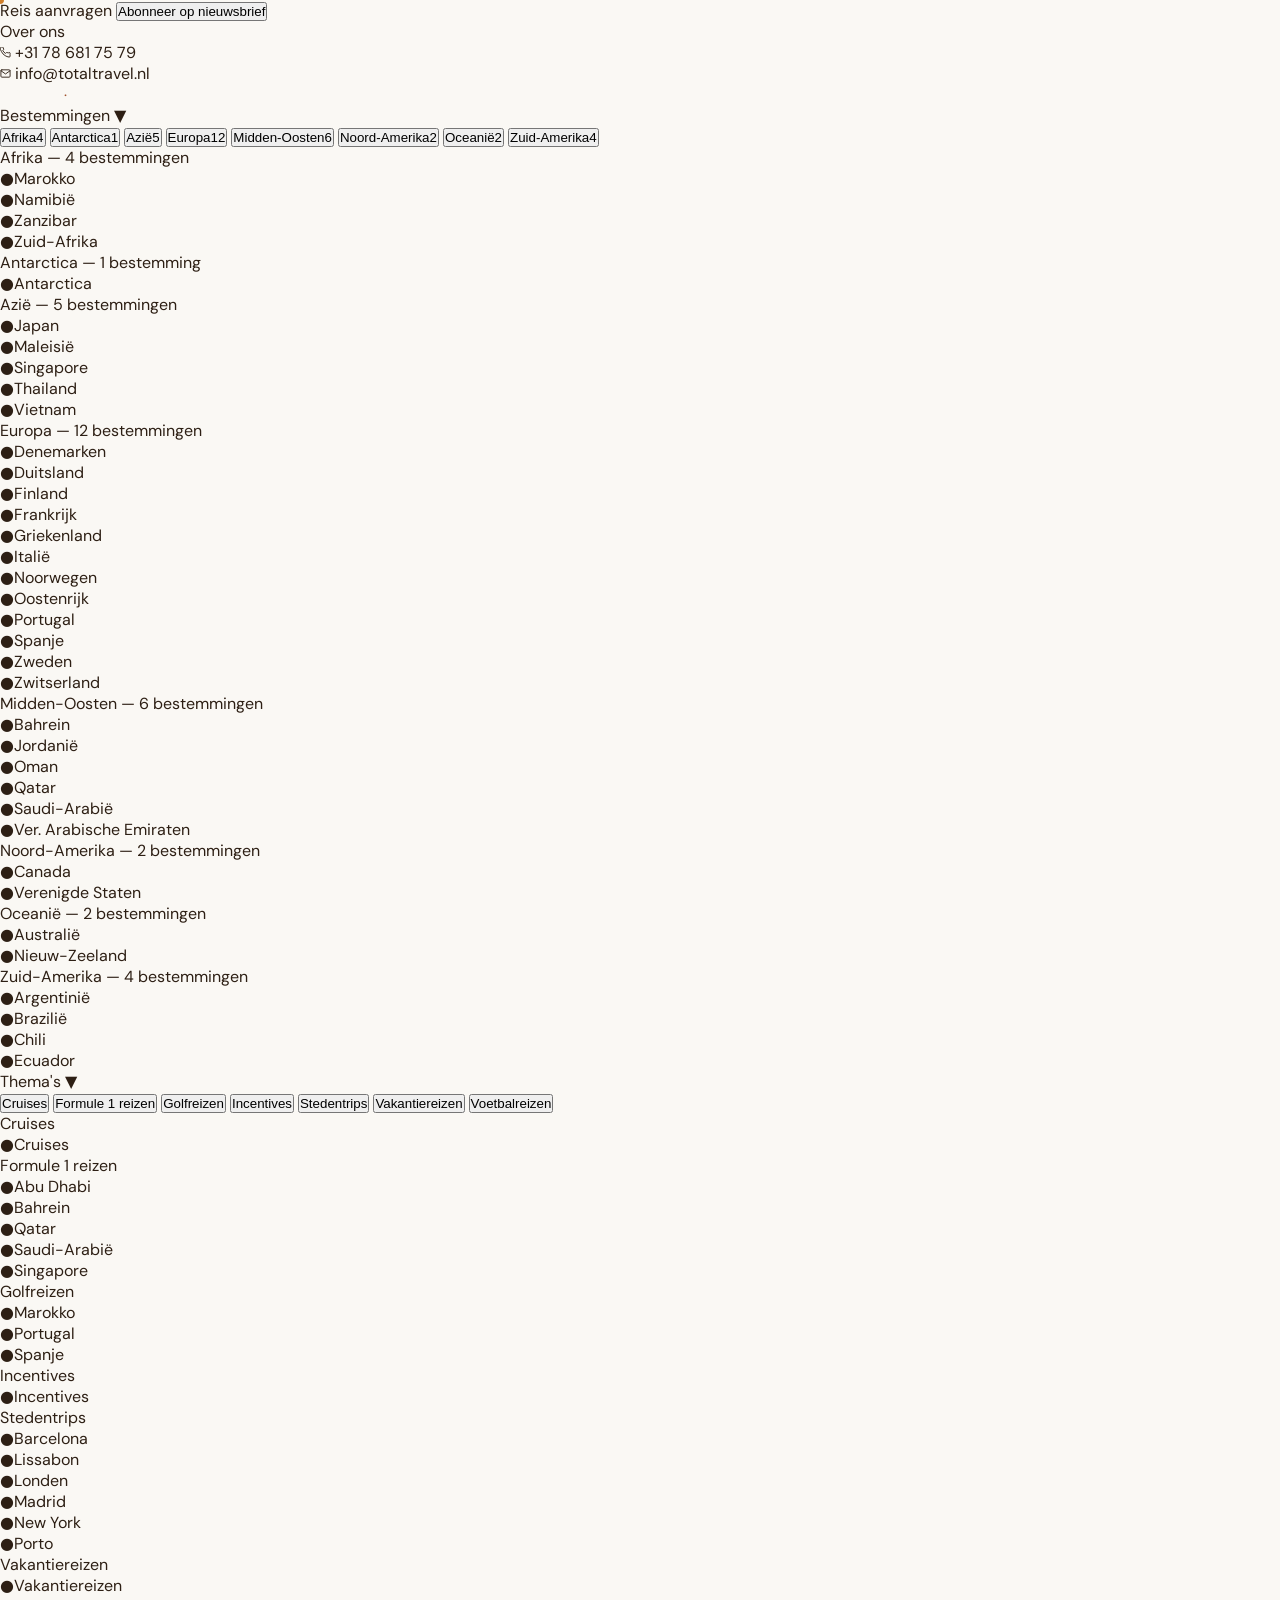
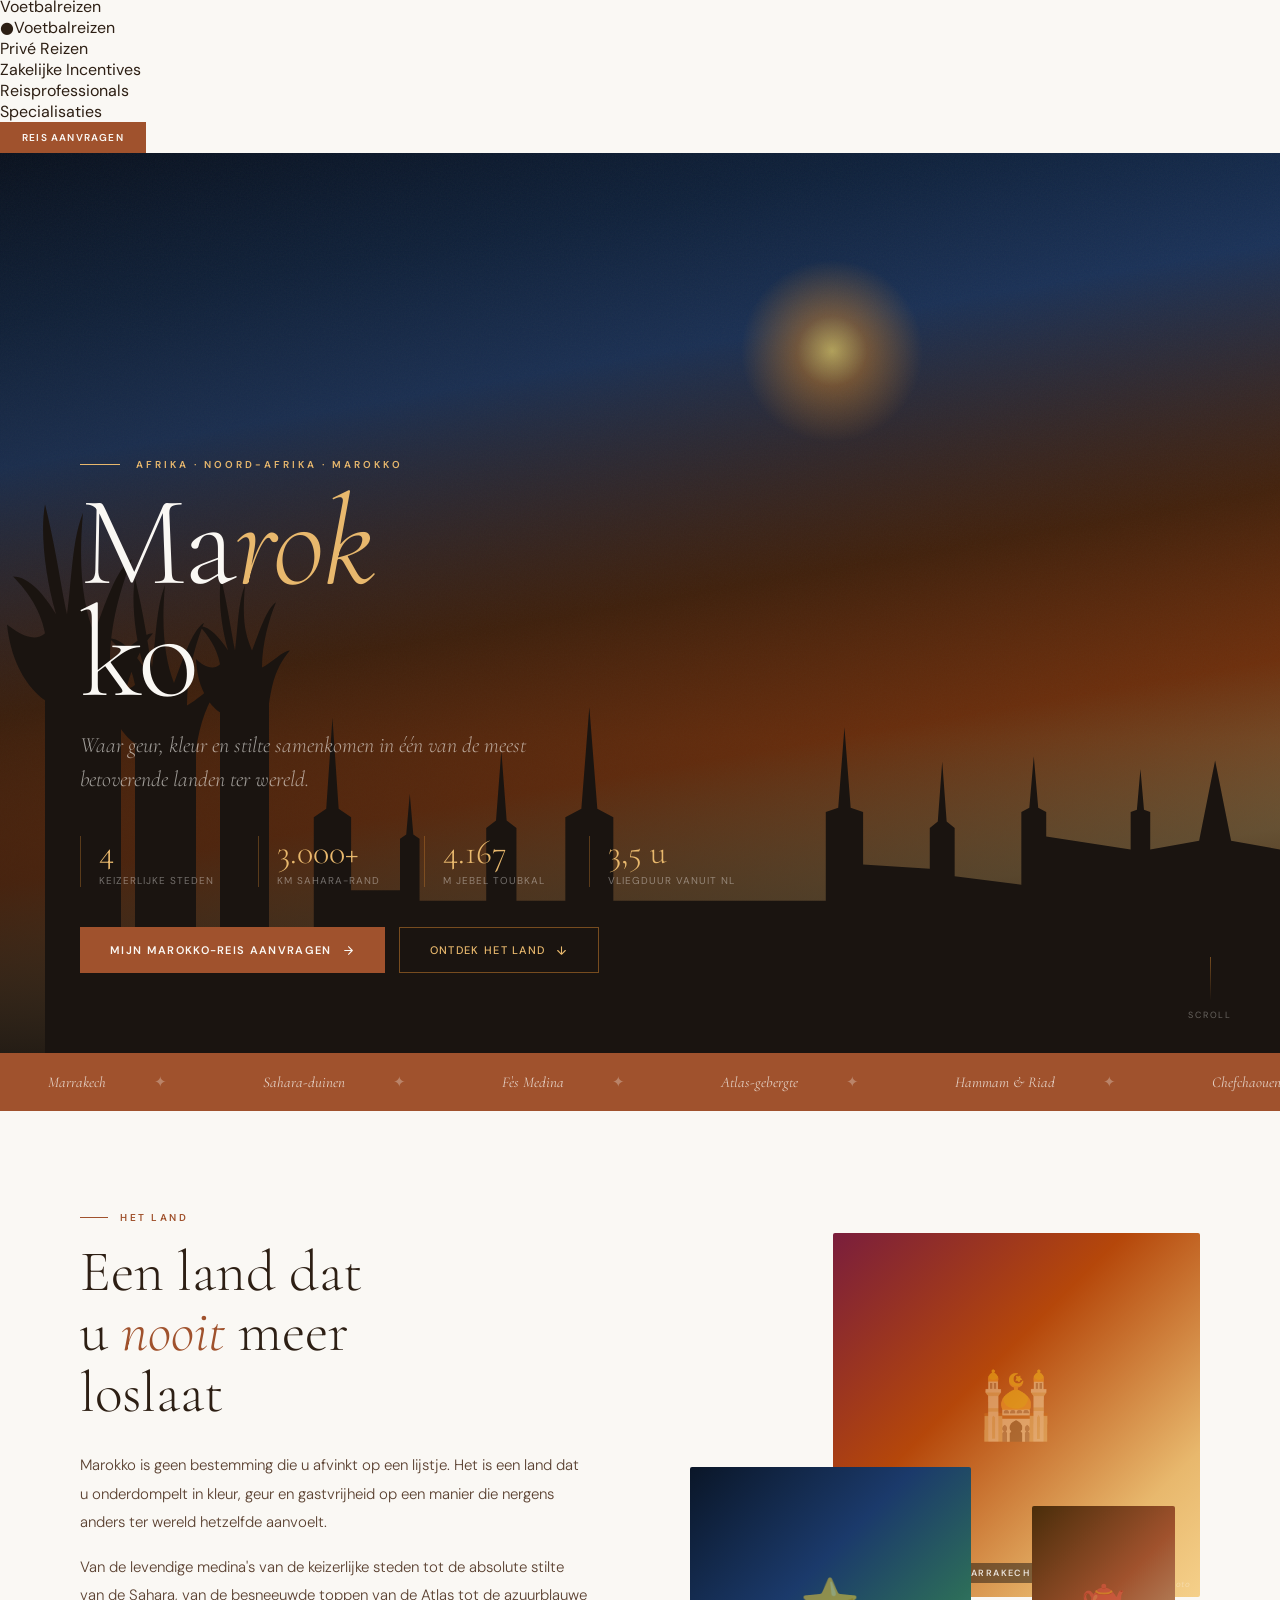
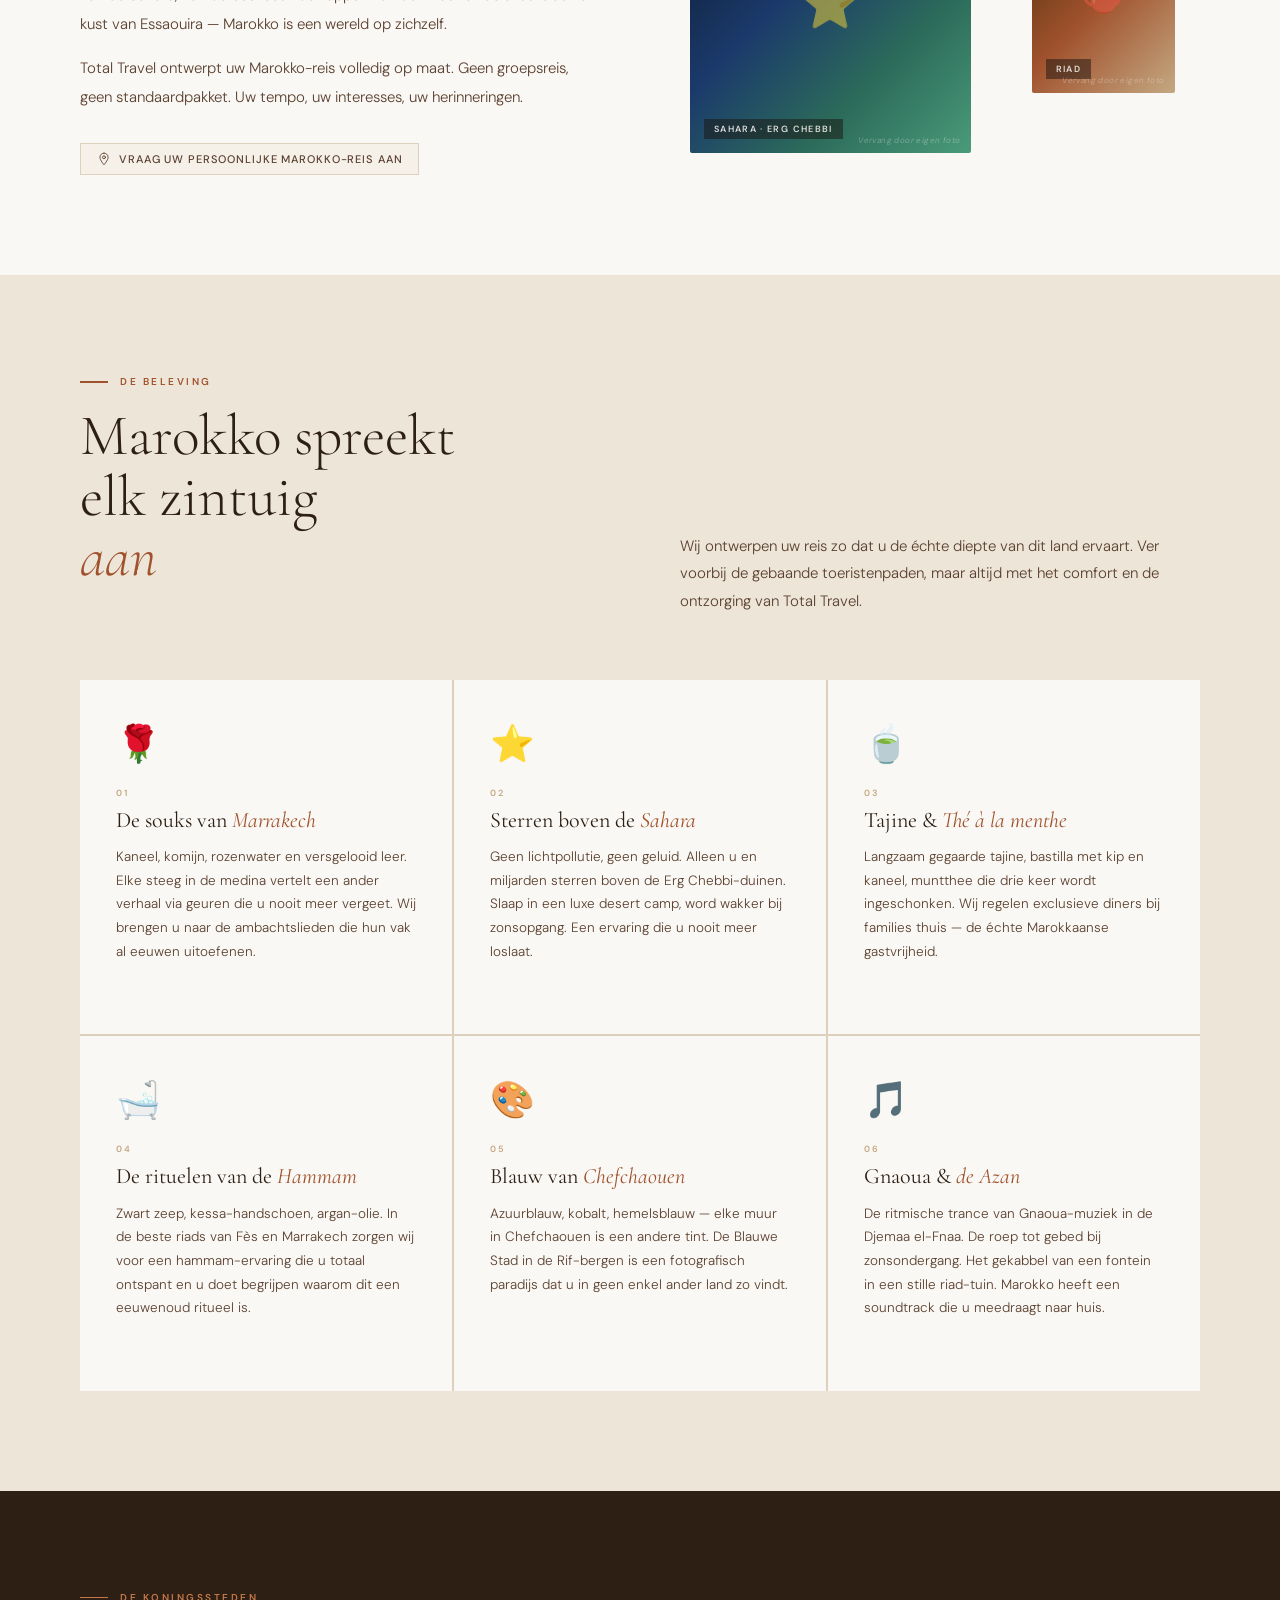
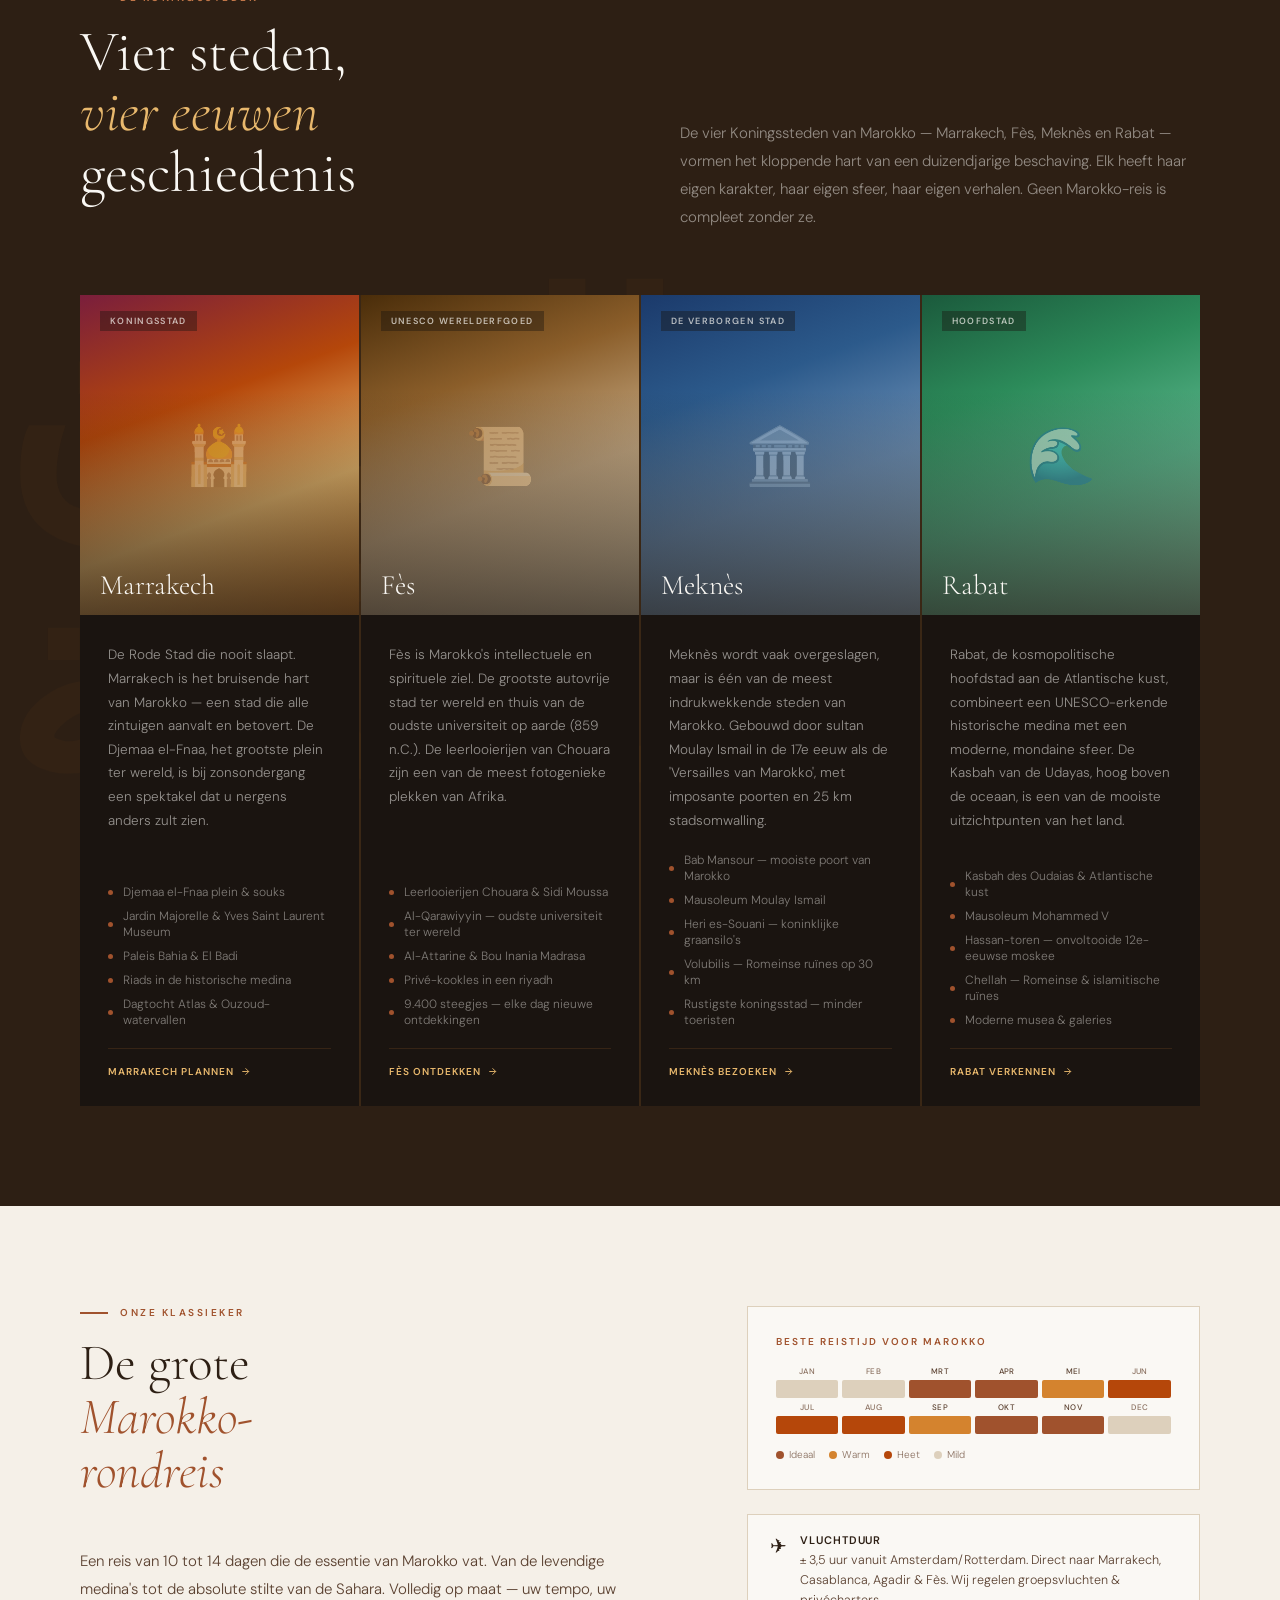
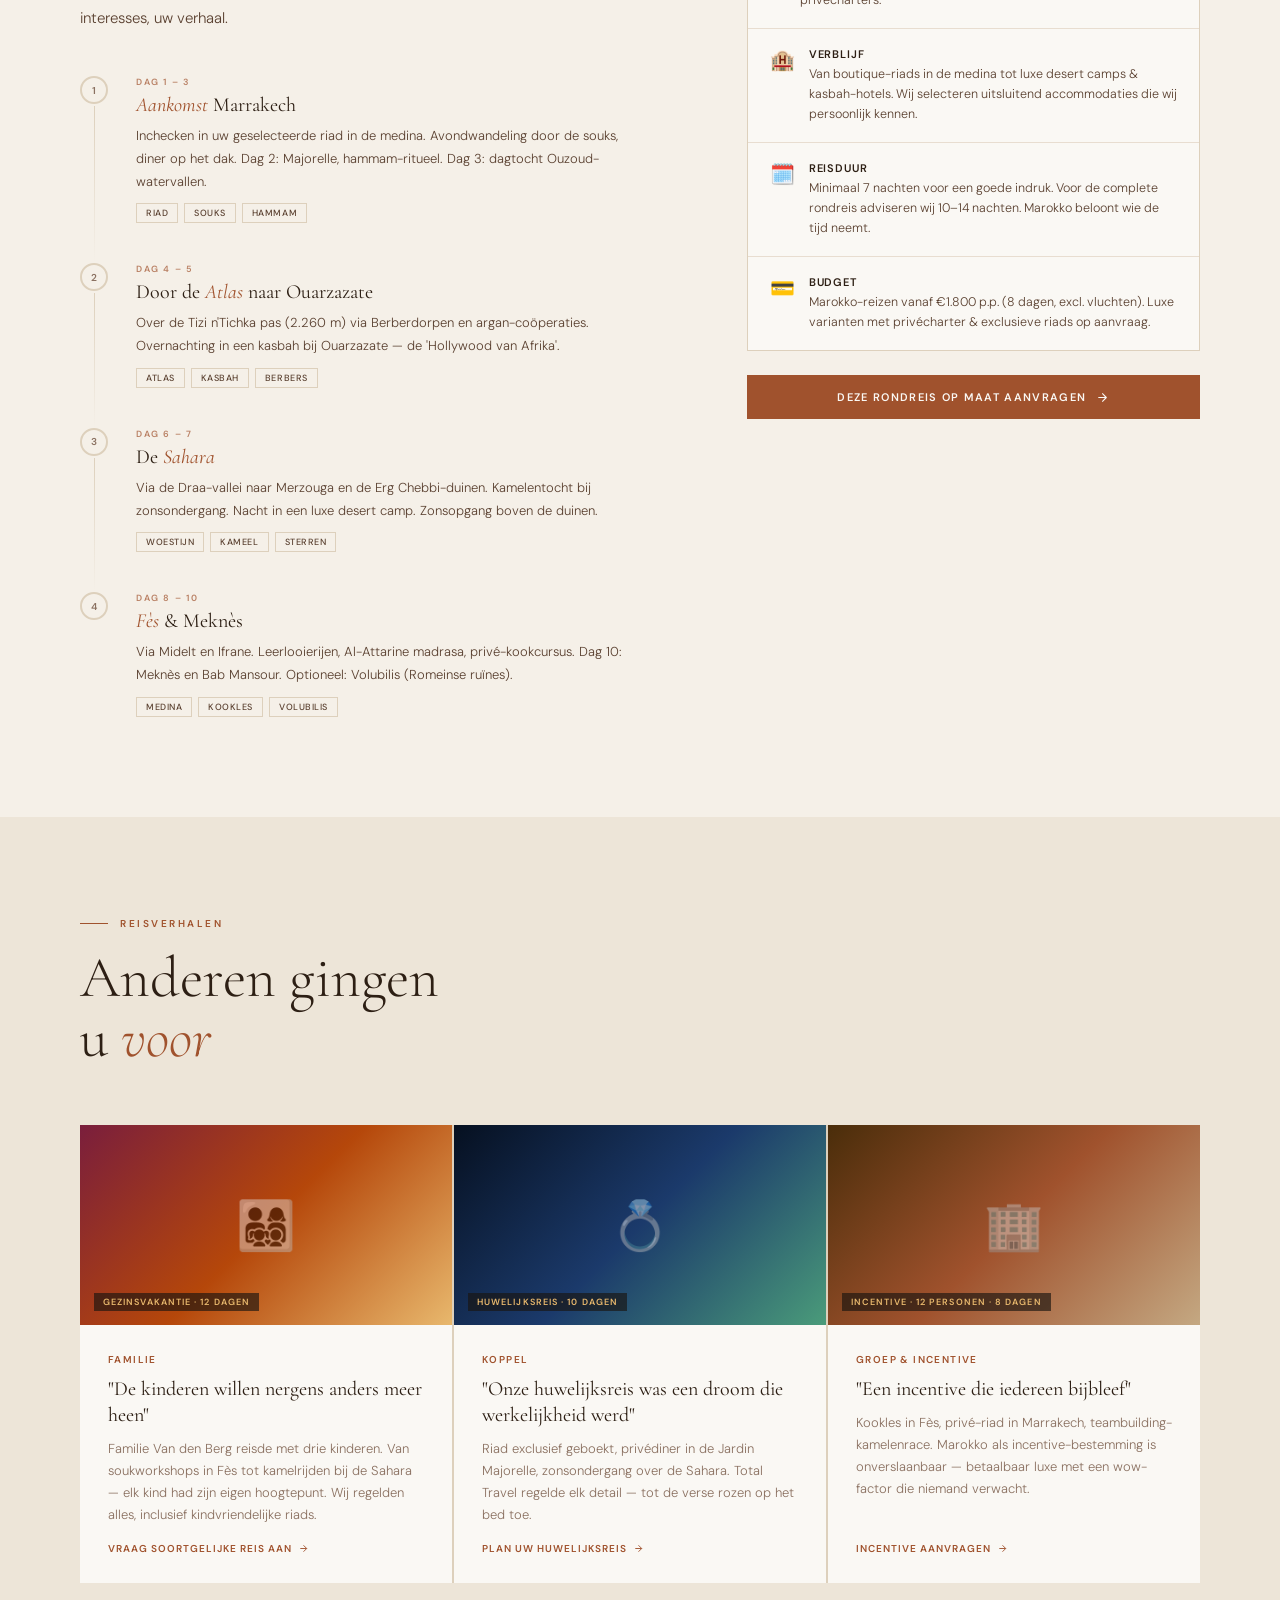
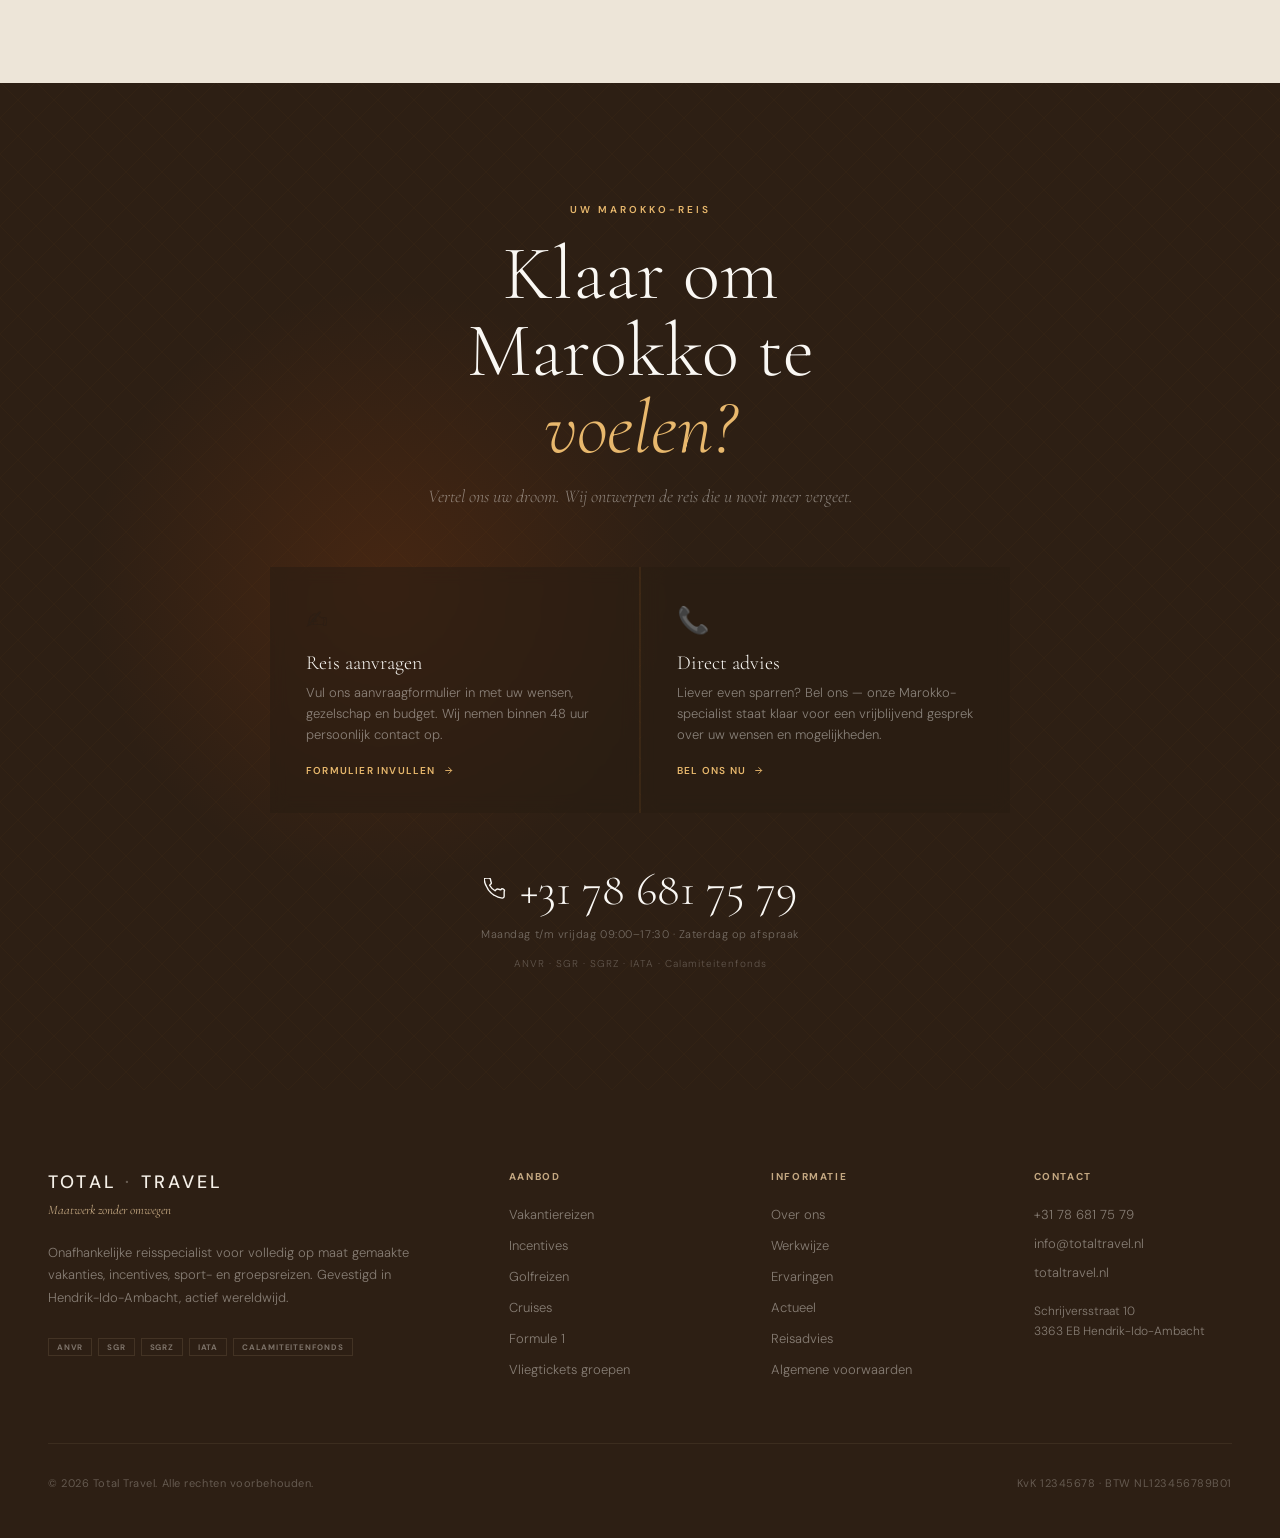
==== commit 70778a87: "Menu aansturing geupdate" ====
--- a/marokko.html
+++ b/marokko.html
@@ -375,21 +375,7 @@
 </style>
 </head>
 <body>
-
-<div class="cursor" id="cursor"></div>
-<div class="cursor-trail" id="trail"></div>
-
-<!-- NAV -->
-<nav class="nav" id="nav">
-  <a href="TotalTravel_Website.html" class="nav-logo">TOTAL <span class="dot">&middot;</span> TRAVEL</a>
-  <div class="nav-right">
-    <a href="TotalTravel_Website.html" class="nav-back">
-      <svg width="14" height="14" viewBox="0 0 24 24" fill="none" stroke="currentColor" stroke-width="1.5" stroke-linecap="round" stroke-linejoin="round"><path d="M19 12H5M12 5l-7 7 7 7"/></svg>
-      Alle bestemmingen
-    </a>
-    <a href="totaltravel-aanvraag.html" class="nav-cta">Reis aanvragen</a>
-  </div>
-</nav>
+<script src="nav.js"></script>
 
 <!-- HERO (donker — sfeervol) -->
 <section class="hero">
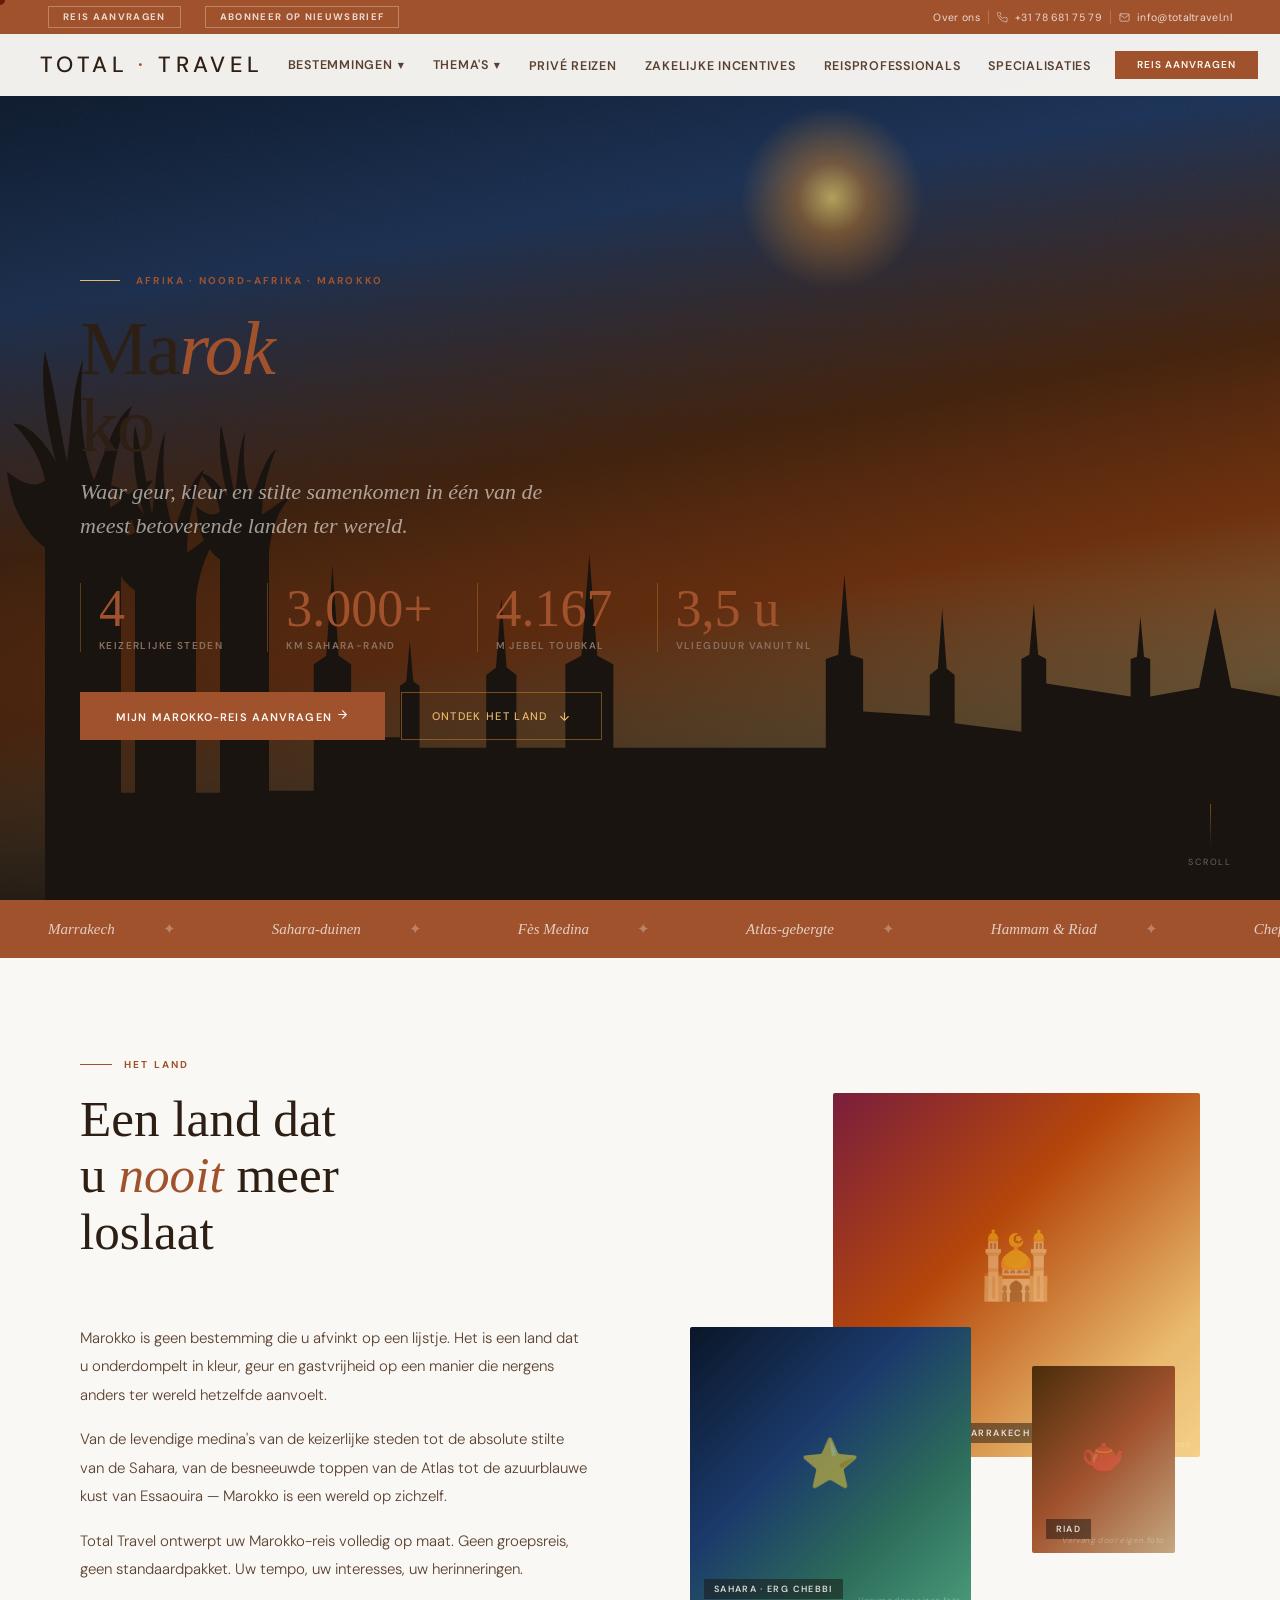
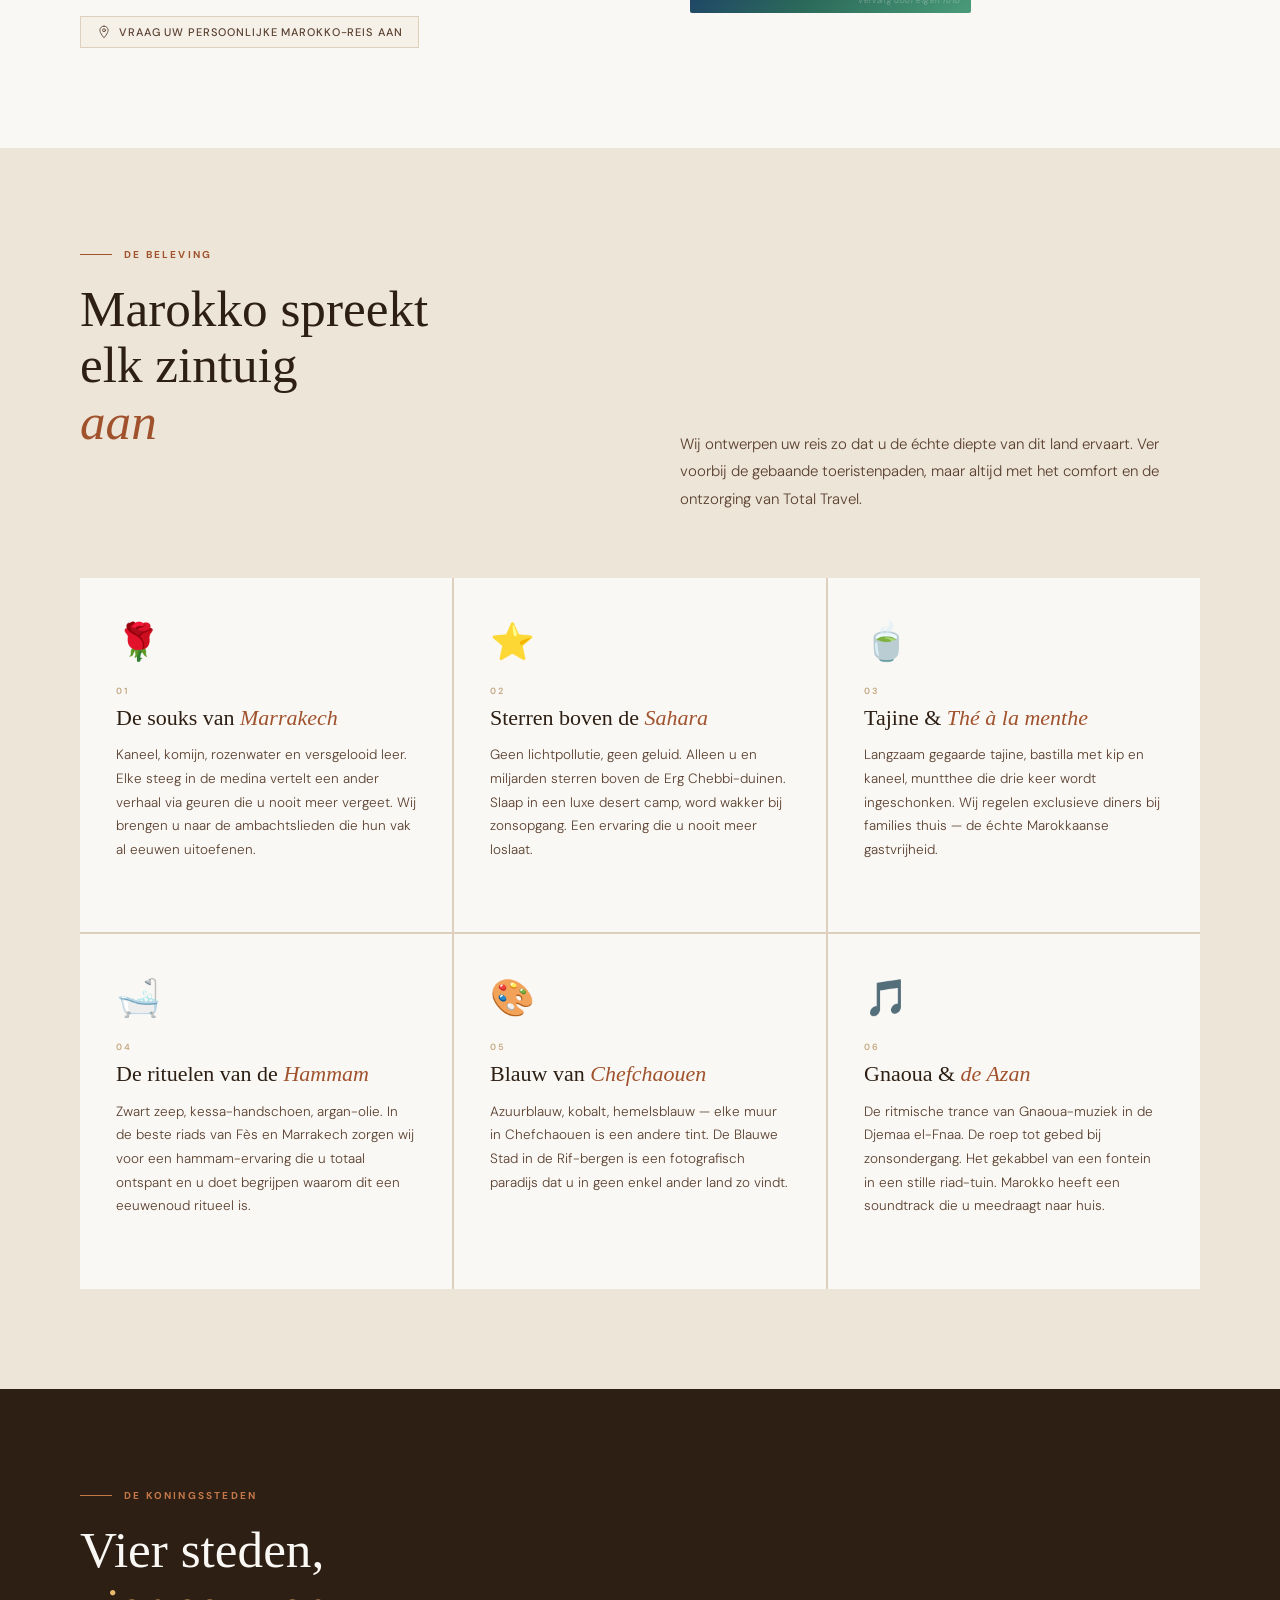
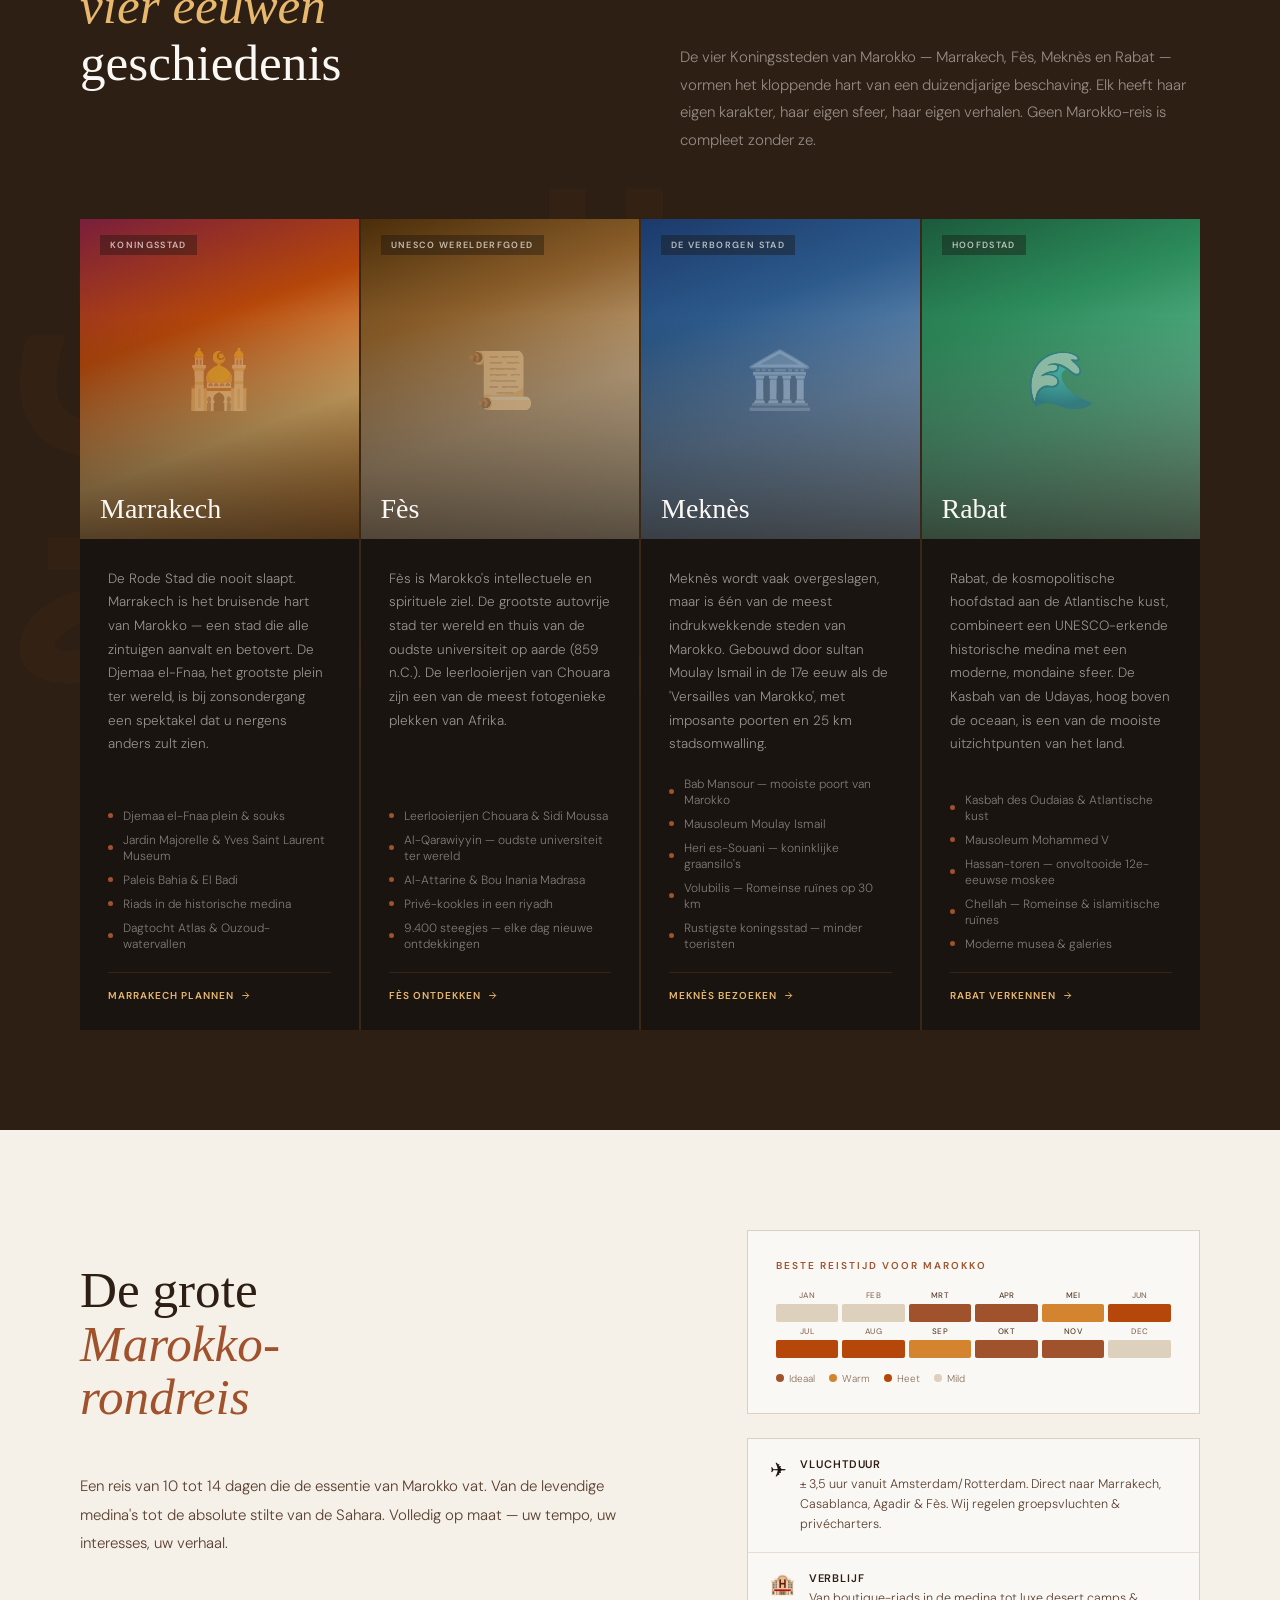
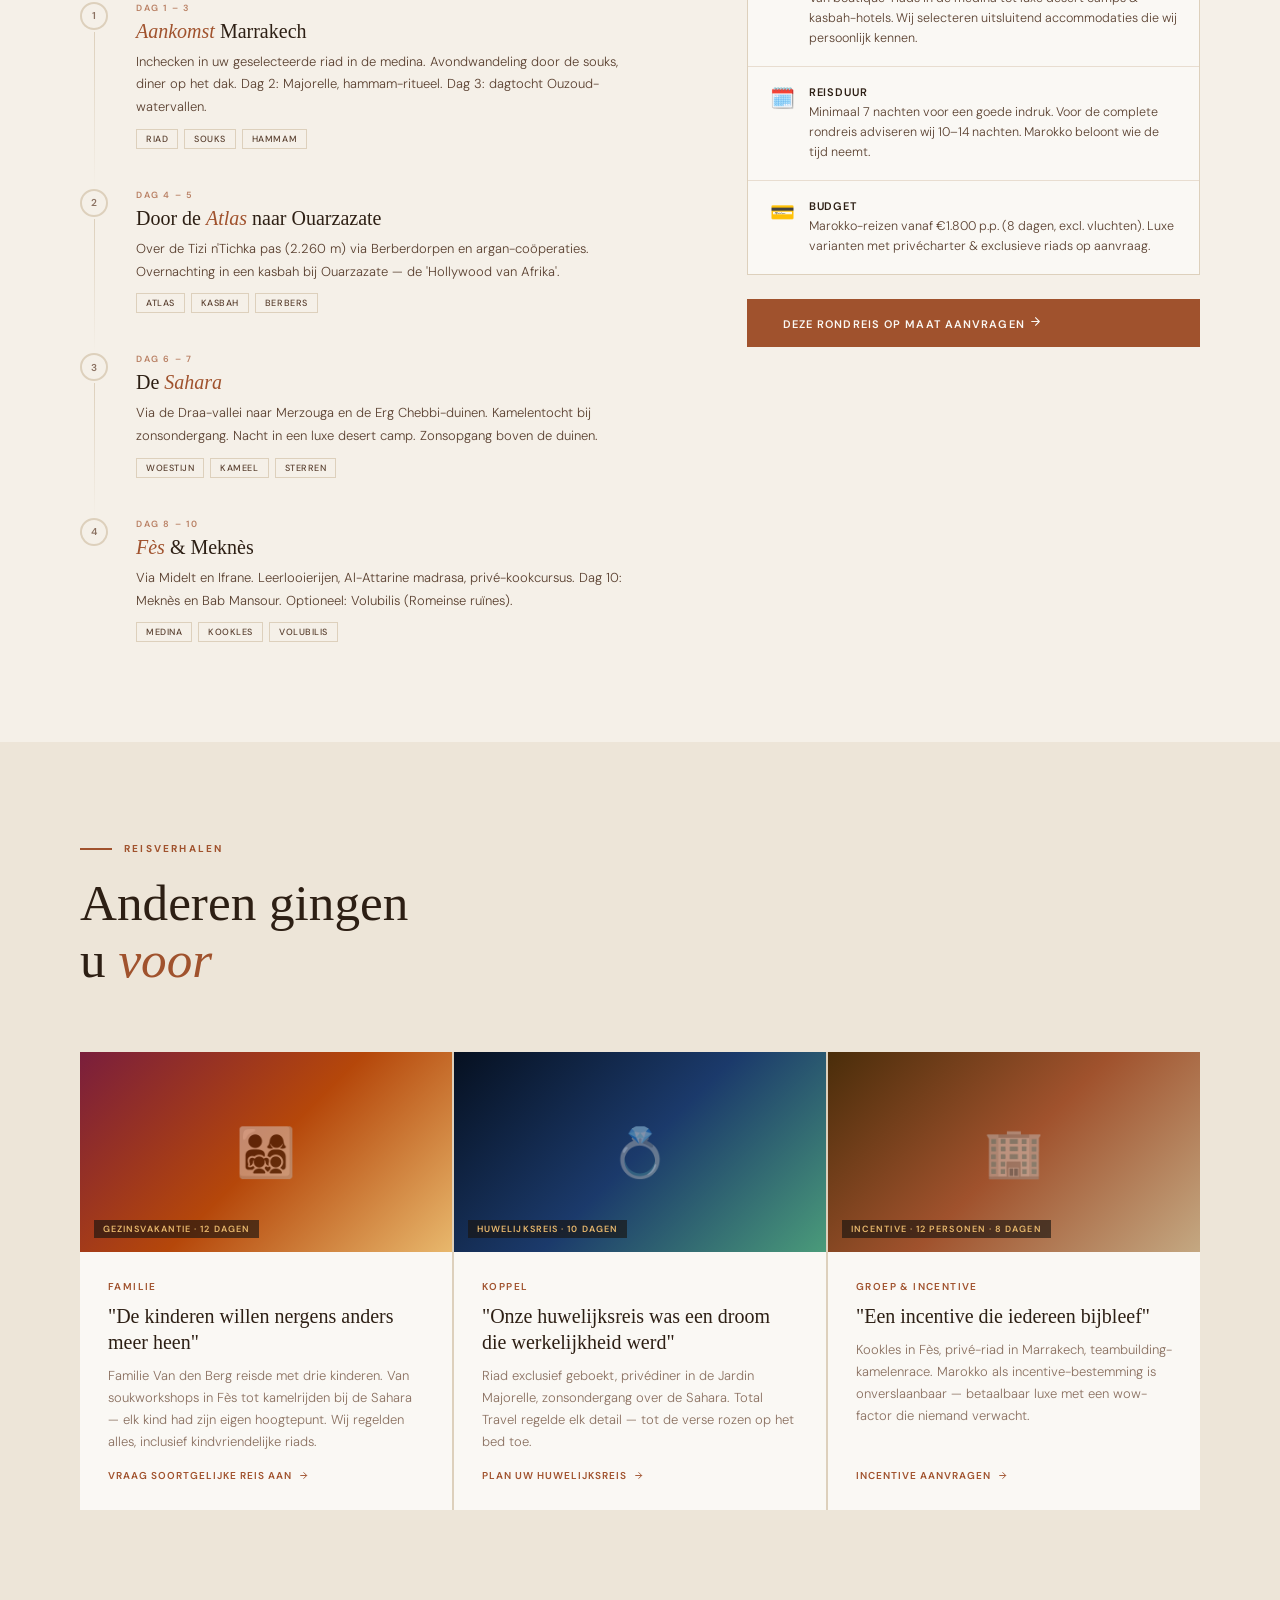
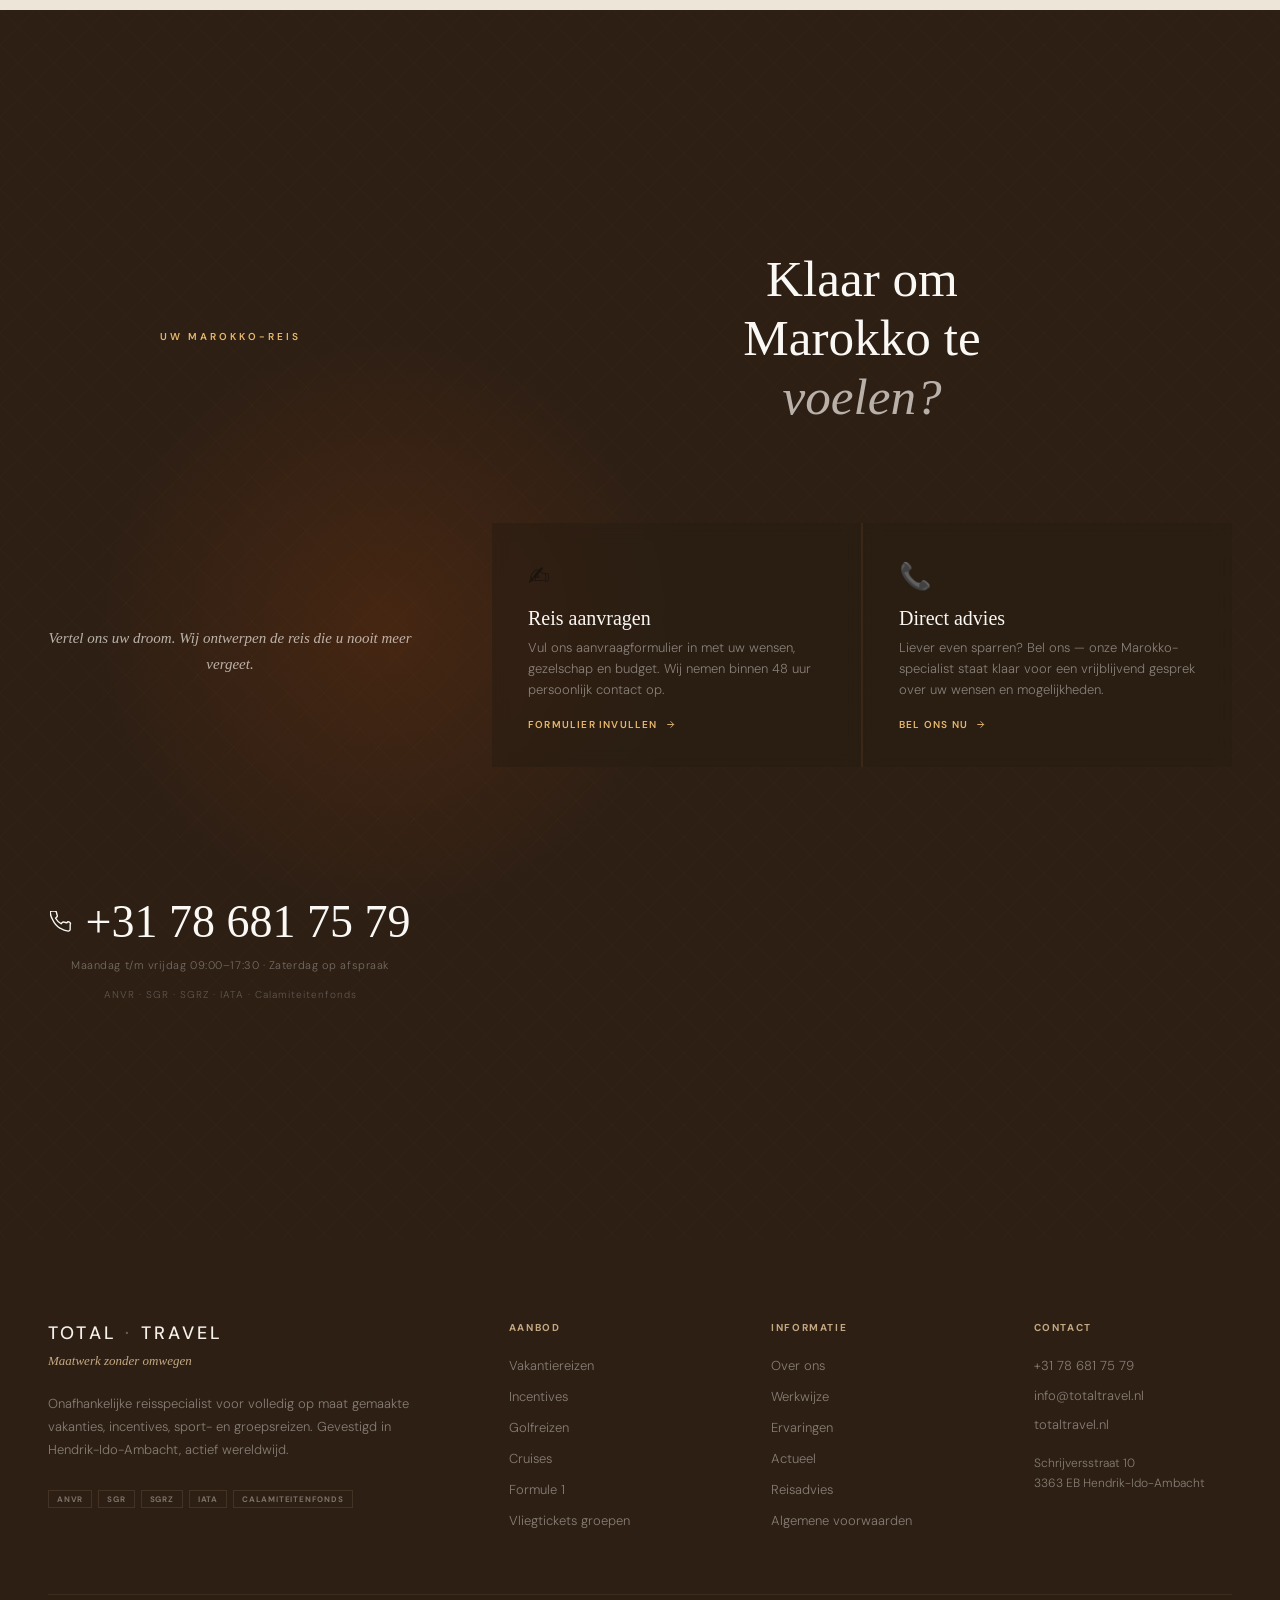
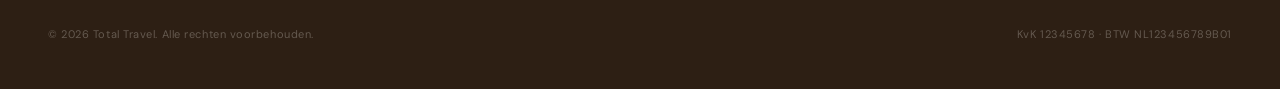
==== commit 3ff4fc91: "Menu issue fix" ====
--- a/marokko.html
+++ b/marokko.html
@@ -32,17 +32,17 @@
 .cursor-trail{width:36px;height:36px;border:1px solid rgba(212,131,46,.5);border-radius:50%;position:fixed;pointer-events:none;z-index:9998;transform:translate(-50%,-50%);transition:transform .4s var(--ease),opacity .3s}
 
 /* ── NAV ── */
-.nav{position:fixed;top:0;left:0;right:0;z-index:200;height:64px;display:flex;align-items:center;justify-content:space-between;padding:0 48px;transition:background .4s,backdrop-filter .4s;background:transparent}
-.nav.scrolled{background:rgba(26,20,16,.9);backdrop-filter:blur(16px)}
-.nav-logo{font-family:var(--dm);font-size:14px;font-weight:500;letter-spacing:.2em;text-transform:uppercase;color:var(--w);text-decoration:none;transition:color .2s}
-.nav-logo .dot{color:var(--s)}
-.nav-right{display:flex;align-items:center;gap:24px}
-.nav-back{font-size:11px;font-weight:400;letter-spacing:.1em;text-transform:uppercase;color:rgba(250,248,244,.6);text-decoration:none;transition:color .2s;display:flex;align-items:center;gap:8px}
-.nav-back:hover{color:var(--m3)}
-.nav-back svg{transition:transform .2s}
-.nav-back:hover svg{transform:translateX(-3px)}
-.nav-cta{font-family:var(--dm);font-size:10px;font-weight:600;letter-spacing:.12em;text-transform:uppercase;background:var(--s);color:var(--w)!important;padding:9px 22px;transition:background .2s}
-.nav-cta:hover{background:var(--sdk)}
+.mk-nav{position:fixed;top:0;left:0;right:0;z-index:200;height:64px;display:flex;align-items:center;justify-content:space-between;padding:0 48px;transition:background .4s,backdrop-filter .4s;background:transparent}
+.mk-nav.scrolled{background:rgba(26,20,16,.9);backdrop-filter:blur(16px)}
+.mk-nav-logo{font-family:var(--dm);font-size:14px;font-weight:500;letter-spacing:.2em;text-transform:uppercase;color:var(--w);text-decoration:none;transition:color .2s}
+.mk-nav-logo .dot{color:var(--s)}
+.mk-nav-right{display:flex;align-items:center;gap:24px}
+.mk-nav-back{font-size:11px;font-weight:400;letter-spacing:.1em;text-transform:uppercase;color:rgba(250,248,244,.6);text-decoration:none;transition:color .2s;display:flex;align-items:center;gap:8px}
+.mk-nav-back:hover{color:var(--m3)}
+.mk-nav-back svg{transition:transform .2s}
+.mk-nav-back:hover svg{transform:translateX(-3px)}
+.mk-nav-cta{font-family:var(--dm);font-size:10px;font-weight:600;letter-spacing:.12em;text-transform:uppercase;background:var(--s);color:var(--w)!important;padding:9px 22px;transition:background .2s}
+.mk-nav-cta:hover{background:var(--sdk)}
 
 /* ── HERO ── */
 .hero{height:100vh;position:relative;overflow:hidden;display:flex;align-items:flex-end}
@@ -373,6 +373,7 @@
   .footer-top{grid-template-columns:1fr}
 }
 </style>
+<link rel="stylesheet" href="totaltravel.css">
 </head>
 <body>
 <script src="nav.js"></script>
--- a/totaltravel.css
+++ b/totaltravel.css
@@ -0,0 +1,462 @@
+
+:root{
+  --s:#A0522D;--sdk:#7A3E21;--slt:#C4784A;
+  --z:#C4A882;--zlt:#DDD0BC;--zdm:#B09068;
+  --i:#F5F0E8;--iw:#EDE5D8;--ic:#E8DDD0;
+  --t:#2D1F14;--e:#1A1410;--w:#FAF8F4;
+  --sub:#5A4030;--dim:#8A7060;
+  --pf:'Playfair Display',Georgia,serif;
+  --dm:'DM Sans',system-ui,sans-serif;
+  --ease:cubic-bezier(.25,.46,.45,.94);
+}
+*,*::before,*::after{box-sizing:border-box;margin:0;padding:0}
+html{scroll-behavior:smooth}
+body{font-family:var(--dm);background:var(--i);color:var(--e);overflow-x:hidden;cursor:none}
+img{display:block;max-width:100%}
+a{text-decoration:none;color:inherit}
+
+.cursor{width:10px;height:10px;background:var(--s);border-radius:50%;position:fixed;top:0;left:0;pointer-events:none;z-index:9999;transform:translate(-50%,-50%);transition:transform .15s var(--ease)}
+.cursor-ring{width:36px;height:36px;border:1px solid var(--s);border-radius:50%;position:fixed;top:0;left:0;pointer-events:none;z-index:9998;transform:translate(-50%,-50%);transition:transform .35s var(--ease),opacity .2s;opacity:.6}
+
+.reveal{opacity:0;transform:translateY(32px);transition:opacity .8s var(--ease),transform .8s var(--ease)}
+.reveal.visible{opacity:1;transform:translateY(0)}
+.reveal-left{opacity:0;transform:translateX(-40px);transition:opacity .9s var(--ease),transform .9s var(--ease)}
+.reveal-left.visible{opacity:1;transform:translateX(0)}
+.reveal-right{opacity:0;transform:translateX(40px);transition:opacity .9s var(--ease),transform .9s var(--ease)}
+.reveal-right.visible{opacity:1;transform:translateX(0)}
+
+/* TOPBAR */
+.topbar{position:fixed;top:0;left:0;right:0;z-index:101;height:34px;background:var(--s);display:flex;align-items:center;justify-content:center;padding:0}
+.topbar-inner{width:100%;max-width:1280px;padding:0 48px;display:flex;align-items:center;justify-content:space-between}
+.topbar-left{display:flex;align-items:center;gap:24px}
+.topbar-item{display:flex;align-items:center;gap:7px;font-size:10.5px;font-weight:400;letter-spacing:.03em;color:rgba(250,248,244,.82);white-space:nowrap;transition:color .2s}
+.topbar-item:hover{color:var(--w)}
+.topbar-item svg{opacity:.7;flex-shrink:0}
+.topbar-right{display:flex;align-items:center;gap:8px}
+.topbar-btn{font-family:var(--dm);font-size:9.5px;font-weight:700;letter-spacing:.14em;text-transform:uppercase;padding:4px 14px;transition:background .2s,color .2s;white-space:nowrap;cursor:pointer;border:none}
+.topbar-btn.outline{background:transparent;color:rgba(250,248,244,.82);border:1px solid rgba(250,248,244,.3)}
+.topbar-btn.outline:hover{background:rgba(250,248,244,.1);color:var(--w);border-color:rgba(250,248,244,.6)}
+.topbar-btn.solid{background:var(--w);color:var(--s)}
+.topbar-btn.solid:hover{background:var(--i)}
+.topbar-divider{width:1px;height:14px;background:rgba(250,248,244,.2)}
+
+/* NAV */
+nav.scrolled{border-bottom-color:var(--zlt);box-shadow:0 2px 32px rgba(45,31,20,.06)}
+.nav-inner{width:100%;max-width:none;padding:0 40px;display:grid;grid-template-columns:1fr auto 1fr;align-items:center;gap:24px}
+.nav-left{display:flex;align-items:center;gap:16px}
+.nav-center{display:flex;align-items:center;justify-content:center}
+.nav-right{display:flex;align-items:center;justify-content:flex-end;gap:20px}
+.nav-logo{font-family:var(--dm);font-size:22px;font-weight:500;letter-spacing:.20em;text-transform:uppercase;color:var(--t);white-space:nowrap;text-decoration:none;display:inline-block}
+.nav-logo .dot{color:var(--s)}
+.nav-links{display:flex;align-items:center;gap:28px;list-style:none}
+.nav-links a{font-size:12.5px;font-weight:600;letter-spacing:.06em;text-transform:uppercase;color:var(--sub);transition:color .2s;white-space:nowrap}
+.nav-links a:hover{color:var(--s)}
+.nav-hamburger-mob{display:none;flex-direction:column;gap:5px;cursor:pointer;padding:4px}
+.nav-hamburger-mob span{width:22px;height:1.5px;background:var(--t);transition:.3s;display:block}
+.nav-cta-hide-mobile{background:var(--s)!important;color:var(--w)!important;padding:9px 22px!important;font-family:var(--dm);font-size:10px!important;font-weight:600;letter-spacing:.1em;text-transform:uppercase;text-decoration:none;display:inline-block;white-space:nowrap;transition:background .2s!important;line-height:1}
+.nav-cta-hide-mobile:hover{background:var(--sdk)!important}
+
+/* DROPDOWN — hangt aan nav, niet aan li */
+.has-dropdown{position:static}
+.nav-link-drop{display:flex;align-items:center;gap:5px}
+.nav-arrow{font-size:8px;transition:transform .2s;display:inline-block}
+.has-dropdown:hover .nav-arrow{transform:rotate(180deg)}
+
+/* Nav is de positioning parent voor dropdowns */
+nav{position:fixed;top:34px;left:0;right:0;z-index:100;height:62px;display:flex;align-items:center;justify-content:center;padding:0;background:rgba(250,248,244,.96);backdrop-filter:blur(12px);border-bottom:1px solid transparent;transition:border-color .3s,box-shadow .3s,top .3s}
+
+.dest-dropdown,.thema-dropdown{
+  position:absolute;
+  top:62px; /* hoogte van de nav */
+  left:0;
+  right:0;
+  visibility:hidden;
+  opacity:0;
+  pointer-events:none;
+  z-index:500;
+  transition:opacity .18s ease, visibility .18s ease;
+}
+.has-dropdown:hover .nav-arrow{transform:rotate(180deg)}
+/* nav-arrow rotation wordt ook via JS inline style gezet */
+
+.dest-dropdown,.thema-dropdown{
+  position:absolute;
+  top:62px;
+  left:0;
+  right:0;
+  visibility:hidden;
+  opacity:0;
+  pointer-events:none;
+  z-index:500;
+  transition:opacity .15s ease, visibility .15s ease;
+}
+/* open/close wordt door JS geregeld via inline styles — geen :hover regel */
+.dd-inner{background:var(--w);border-top:3px solid var(--s);box-shadow:0 24px 64px rgba(45,31,20,.16);display:flex;align-items:stretch;max-width:1480px;margin:0 auto}
+
+/* BESTEMMINGEN */
+.dest-dropdown{}
+.dd-inner.dest-inner{width:100%}
+.dest-continents{width:200px;flex-shrink:0;background:var(--i);border-right:1px solid var(--zlt);display:flex;flex-direction:column;padding:8px 0}
+.dest-continent-btn{padding:11px 18px;font-family:var(--pf);font-size:15px;font-weight:400;color:var(--sub);text-align:left;border:none;background:transparent;cursor:pointer;border-left:3px solid transparent;transition:background .12s,color .12s,border-color .12s;display:flex;align-items:center;justify-content:space-between;white-space:nowrap;width:100%}
+.dest-continent-btn .cnt-count{font-size:10px;font-family:var(--dm);font-weight:400;color:var(--dim);margin-left:8px}
+.dest-continent-btn.empty{opacity:.35;cursor:not-allowed}
+.dest-continent-btn.empty:hover{background:transparent;color:var(--sub);border-left-color:transparent}
+.dest-continent-btn:not(.empty):hover{background:var(--iw);color:var(--t);border-left-color:var(--zdm)}
+.dest-continent-btn.active{background:var(--w);color:var(--s);border-left-color:var(--s)}
+.dest-continent-btn.active .cnt-count{color:var(--slt)}
+.dest-panels{flex:1;padding:20px 24px}
+.dest-panel{display:none;flex-direction:column;gap:12px}
+.dest-panel.active{display:flex}
+.dest-panel-label{font-size:9px;font-weight:700;letter-spacing:.18em;text-transform:uppercase;color:var(--dim);margin-bottom:2px;display:flex;align-items:center;gap:10px}
+.dest-panel-label::after{content:'';flex:1;height:1px;background:var(--zlt)}
+
+/* Altijd max 4 per rij, grote kaarten met vaste hoogte */
+.dest-cards{display:grid;grid-template-columns:repeat(4,1fr);gap:8px}
+
+.dest-photo{background-color:var(--zlt);background-size:cover;background-position:center;background-repeat:no-repeat}
+.dest-card{position:relative;border-radius:6px;overflow:hidden;height:175px;cursor:pointer;transition:transform .2s var(--ease),box-shadow .2s var(--ease)}
+.dest-card:hover{transform:scale(1.04);box-shadow:0 8px 24px rgba(45,31,20,.3);z-index:5;position:relative}
+.dest-card-inner{width:100%;height:100%}
+.dest-card-overlay{position:absolute;inset:0;background:linear-gradient(to top,rgba(26,20,16,.80) 0%,rgba(26,20,16,.08) 55%,transparent 100%)}
+.dest-card-name{position:absolute;bottom:0;left:0;right:0;padding:8px 10px;display:flex;align-items:center;gap:5px}
+.dest-pin{color:var(--w);font-size:8px;flex-shrink:0}
+.dest-name{font-family:var(--pf);font-style:italic;font-size:12px;color:var(--w);line-height:1.2}
+.dest-marokko{background:linear-gradient(135deg,#c09850,#804820)}
+.dest-japan{background:linear-gradient(135deg,#d09090,#904040)}
+.dest-thailand{background:linear-gradient(135deg,#c0a020,#806010)}
+.dest-bahrein{background:linear-gradient(135deg,#6090b0,#204860)}
+.dest-jordanie{background:linear-gradient(135deg,#c09060,#705030)}
+.dest-oman{background:linear-gradient(135deg,#70a880,#305840)}
+.dest-qatar{background:linear-gradient(135deg,#8090b8,#304060)}
+.dest-saudi{background:linear-gradient(135deg,#b8a060,#806820)}
+.dest-vae{background:linear-gradient(135deg,#c8a870,#8a6030)}
+
+/* THEMA'S */
+.thema-dropdown{}
+.dd-inner.thema-inner{width:100%}
+.thema-cards{display:grid;grid-template-columns:repeat(4,1fr);gap:8px}
+.thema-card{position:relative;border-radius:6px;overflow:hidden;height:175px;cursor:pointer;transition:transform .2s var(--ease),box-shadow .2s var(--ease)}
+.thema-card:hover{transform:scale(1.04);box-shadow:0 8px 24px rgba(45,31,20,.3);z-index:5;position:relative}
+.thema-card-inner{width:100%;height:100%}
+.thema-card-overlay{position:absolute;inset:0;background:linear-gradient(to top,rgba(26,20,16,.80) 0%,rgba(26,20,16,.08) 55%,transparent 100%)}
+.thema-card-name{position:absolute;bottom:0;left:0;right:0;padding:8px 10px;display:flex;align-items:center;gap:5px}
+.thema-label{font-family:var(--pf);font-style:italic;font-size:12px;color:var(--w);line-height:1.2}
+.thema-cruise{background:linear-gradient(135deg,#6090b8,#204870)}
+.thema-f1{background:linear-gradient(135deg,#b03020,#701808)}
+.thema-golf{background:linear-gradient(135deg,#70a060,#305030)}
+.thema-incentives{background:linear-gradient(135deg,#beac92,#8a7050)}
+.thema-stedentrip{background:linear-gradient(135deg,#607090,#304060)}
+.thema-vakantie{background:linear-gradient(135deg,#c8b89a,#a89070)}
+.thema-voetbal{background:linear-gradient(135deg,#408040,#205020)}
+
+/* HERO */
+.hero{min-height:100vh;display:flex;align-items:flex-end;padding:96px 0 80px;position:relative;overflow:hidden;background:var(--iw)}
+.hero-bg-shape{position:absolute;top:0;right:0;width:52%;height:100%;background:var(--ic);clip-path:polygon(12% 0%,100% 0%,100% 100%,0% 100%)}
+.hero-bg-line{position:absolute;top:0;bottom:0;left:48.5%;width:1.5px;background:var(--s);opacity:.25;transform:skewX(-1.5deg);transform-origin:top}
+.hero-rule{position:absolute;top:120px;left:48px;width:40px;height:2px;background:var(--s)}
+.hero-inner{position:relative;z-index:2;width:100%;max-width:1280px;margin:0 auto;padding:0 48px;display:grid;grid-template-columns:1fr 1fr;align-items:end;gap:80px}
+.hero-eyebrow{font-size:10px;font-weight:700;letter-spacing:.22em;text-transform:uppercase;color:var(--s);margin-bottom:24px}
+.hero-h1{font-family:var(--pf);font-size:clamp(48px,6vw,88px);font-weight:400;line-height:1.0;color:var(--t);margin-bottom:10px}
+.hero-h1 em{font-style:italic;color:var(--s)}
+.hero-tagline{font-family:var(--pf);font-size:clamp(18px,2.2vw,28px);font-style:italic;color:var(--zdm);margin-bottom:36px;line-height:1.3}
+.hero-body{font-size:15px;font-weight:300;line-height:1.85;color:var(--sub);max-width:460px;margin-bottom:44px}
+.hero-actions{display:flex;gap:16px;flex-wrap:wrap}
+.btn-primary{display:inline-block;background:var(--s);color:var(--w);font-family:var(--dm);font-size:11px;font-weight:600;letter-spacing:.1em;text-transform:uppercase;padding:16px 36px;transition:background .2s,transform .2s}
+.btn-primary:hover{background:var(--sdk);transform:translateY(-2px)}
+.btn-ghost{display:inline-block;border:1.5px solid var(--w);color:var(--w);font-family:var(--dm);font-size:11px;font-weight:600;letter-spacing:.1em;text-transform:uppercase;padding:16px 36px;transition:background .2s,color .2s,transform .2s}
+.btn-ghost:hover{background:rgba(250,248,244,.15);transform:translateY(-2px)}
+.hero-right{display:flex;flex-direction:column;gap:12px;align-items:flex-start;padding-bottom:8px}
+.hero-stat-row{display:flex;gap:40px;padding-bottom:24px;border-bottom:1px solid var(--zlt);width:100%;margin-bottom:8px}
+.hero-stat-num{font-family:var(--pf);font-size:52px;font-weight:400;color:var(--s);line-height:1;margin-bottom:4px}
+.hero-stat-lbl{font-size:10px;font-weight:600;letter-spacing:.14em;text-transform:uppercase;color:var(--dim)}
+.hero-monogram{width:80px;height:80px;background:var(--s);display:flex;align-items:center;justify-content:center;align-self:flex-end;margin-top:12px}
+.hero-monogram span{font-family:var(--dm);font-size:30px;font-weight:700;color:var(--w);letter-spacing:-.02em}
+.scroll-hint{position:absolute;bottom:32px;left:50%;transform:translateX(-50%);display:flex;flex-direction:column;align-items:center;gap:8px;color:var(--dim);font-size:9px;letter-spacing:.2em;text-transform:uppercase;font-weight:600}
+.scroll-hint-line{width:1px;height:40px;background:var(--z);animation:scrollpulse 2s ease-in-out infinite}
+@keyframes scrollpulse{0%,100%{transform:scaleY(1);opacity:.5}50%{transform:scaleY(.4);opacity:1}}
+.hero-video-wrap{position:absolute;inset:0;overflow:hidden;z-index:0}
+.hero-video-wrap video{width:100%;height:100%;object-fit:cover;display:block}
+.hero-video-wrap::after{content:'';position:absolute;inset:0;background:linear-gradient(to right,rgba(26,20,16,.72) 0%,rgba(26,20,16,.52) 40%,rgba(26,20,16,.18) 100%)}
+.hero-on-video .hero-eyebrow{color:rgba(196,168,130,.85)}
+.hero-on-video .hero-h1{color:var(--w)}
+.hero-on-video .hero-h1 em{color:var(--z)}
+.hero-on-video .hero-tagline{color:rgba(221,208,188,.85)}
+.hero-on-video .hero-body{color:rgba(245,240,232,.7)}
+.hero-on-video .hero-stat-num{color:var(--z)}
+.hero-on-video .hero-stat-lbl{color:rgba(221,208,244,.65)}
+.hero-on-video .hero-stat-row{border-bottom-color:rgba(221,208,188,.18)}
+.hero-on-video{background:transparent!important}
+.hero-on-video .hero-bg-shape,.hero-on-video .hero-bg-line,.hero-on-video .hero-rule{display:none}
+.hero-on-video .scroll-hint{color:rgba(221,208,188,.55)}
+.hero-on-video .scroll-hint-line{background:rgba(221,208,188,.35)}
+.hero-on-video .btn-ghost{border-color:rgba(250,248,244,.6);color:var(--w)}
+.hero-on-video .btn-ghost:hover{background:rgba(250,248,244,.12);border-color:var(--w)}
+
+/* MARQUEE */
+.marquee-wrap{background:var(--s);overflow:hidden;padding:14px 0}
+.marquee-track{display:flex;gap:0;animation:marquee 28s linear infinite;white-space:nowrap}
+.marquee-item{font-family:var(--pf);font-style:italic;font-size:14px;color:rgba(250,248,244,.75);padding:0 40px;flex-shrink:0;display:flex;align-items:center;gap:40px}
+.marquee-item::after{content:'·';color:rgba(250,248,244,.4)}
+@keyframes marquee{to{transform:translateX(-50%)}}
+
+/* DIENSTEN */
+.section{max-width:1280px;margin:0 auto;padding:120px 48px}
+.section-label{font-size:10px;font-weight:700;letter-spacing:.22em;text-transform:uppercase;color:var(--s);margin-bottom:20px;display:flex;align-items:center;gap:12px}
+.section-label::before{content:'';display:block;width:32px;height:1.5px;background:var(--s)}
+.section-h2{font-family:var(--pf);font-size:clamp(32px,4vw,56px);font-weight:400;line-height:1.1;color:var(--t);margin-bottom:64px}
+.section-h2 em{font-style:italic;color:var(--s)}
+.diensten-grid{display:grid;grid-template-columns:repeat(3,1fr);gap:2px;background:var(--zlt)}
+.dienst-card{background:var(--w);padding:44px 36px;position:relative;overflow:hidden;transition:background .3s;cursor:pointer}
+.dienst-card::before{content:'';position:absolute;bottom:0;left:0;width:100%;height:3px;background:var(--s);transform:scaleX(0);transform-origin:left;transition:transform .35s var(--ease)}
+.dienst-card:hover{background:var(--i)}
+.dienst-card:hover::before{transform:scaleX(1)}
+.dienst-num{font-family:var(--pf);font-size:11px;color:var(--z);letter-spacing:.1em;margin-bottom:28px}
+.dienst-icon{width:44px;height:44px;margin-bottom:20px;opacity:.7}
+.dienst-naam{font-family:var(--pf);font-size:24px;font-weight:400;color:var(--t);line-height:1.2;margin-bottom:14px}
+.dienst-tekst{font-size:13.5px;font-weight:300;line-height:1.75;color:var(--sub)}
+.dienst-arrow{position:absolute;bottom:28px;right:28px;width:32px;height:32px;border:1px solid var(--zlt);display:flex;align-items:center;justify-content:center;color:var(--s);font-size:14px;transition:background .2s,border-color .2s,transform .2s}
+.dienst-card:hover .dienst-arrow{background:var(--s);border-color:var(--s);color:var(--w);transform:translate(3px,-3px)}
+
+/* OVER */
+.over-wrap{background:var(--t);position:relative;overflow:hidden}
+.over-inner{max-width:1280px;margin:0 auto;padding:120px 48px;display:grid;grid-template-columns:1fr 1fr;gap:100px;align-items:center}
+.over-label{font-size:10px;font-weight:700;letter-spacing:.22em;text-transform:uppercase;color:var(--z);margin-bottom:20px;display:flex;align-items:center;gap:12px}
+.over-label::before{content:'';width:32px;height:1.5px;background:var(--z)}
+.over-h2{font-family:var(--pf);font-size:clamp(32px,4vw,52px);font-weight:400;color:var(--i);line-height:1.1;margin-bottom:28px}
+.over-h2 em{font-style:italic;color:var(--z)}
+.over-body{font-size:15px;font-weight:300;line-height:1.85;color:rgba(245,240,232,.65);margin-bottom:40px}
+.over-kenmerken{display:flex;flex-direction:column;gap:16px}
+.kenmerk{display:flex;align-items:flex-start;gap:16px;padding-bottom:16px;border-bottom:1px solid rgba(196,168,130,.12)}
+.kenmerk:last-child{border-bottom:none}
+.kenmerk-dot{width:6px;height:6px;border-radius:50%;background:var(--s);margin-top:7px;flex-shrink:0}
+.kenmerk-tekst{font-size:14px;font-weight:300;line-height:1.65;color:rgba(245,240,232,.7)}
+.kenmerk-tekst strong{color:var(--z);font-weight:500}
+.over-rechts{display:flex;flex-direction:column;gap:24px}
+.over-quote{font-family:var(--pf);font-style:italic;font-size:clamp(22px,2.5vw,34px);color:var(--i);line-height:1.4;padding-left:28px;border-left:3px solid var(--s);margin-bottom:16px}
+.over-cijfers{display:grid;grid-template-columns:1fr 1fr;gap:2px;background:rgba(196,168,130,.1)}
+.cijfer-item{padding:28px 24px;background:rgba(45,31,20,.4)}
+.cijfer-num{font-family:var(--pf);font-size:42px;font-weight:400;color:var(--s);line-height:1;margin-bottom:6px}
+.cijfer-lbl{font-size:10px;font-weight:600;letter-spacing:.12em;text-transform:uppercase;color:rgba(196,168,130,.55)}
+.cert-rij{display:flex;gap:8px;flex-wrap:wrap}
+.cert-tag{font-size:9px;font-weight:700;letter-spacing:.1em;text-transform:uppercase;color:rgba(245,240,232,.5);border:1px solid rgba(196,168,130,.2);padding:4px 10px}
+
+/* PORTFOLIO */
+.portfolio-wrap{background:var(--iw)}
+.portfolio-inner{max-width:1280px;margin:0 auto;padding:120px 48px}
+.portfolio-grid{display:grid;grid-template-columns:repeat(3,1fr);grid-template-rows:repeat(2,1fr);gap:6px}
+.portfolio-tile{position:relative;overflow:hidden;aspect-ratio:4/3;cursor:pointer}
+.portfolio-tile img{width:100%;height:100%;object-fit:cover;display:block;transition:transform .6s var(--ease)}
+.portfolio-tile:hover img{transform:scale(1.06)}
+.portfolio-overlay{position:absolute;bottom:0;left:0;right:0;padding:20px 20px 18px;background:linear-gradient(to top,rgba(26,20,16,.82) 0%,rgba(26,20,16,0) 100%);transition:padding .3s ease}
+.portfolio-tile:hover .portfolio-overlay{padding-bottom:24px}
+.portfolio-cat{font-size:9px;font-weight:700;letter-spacing:.18em;text-transform:uppercase;color:var(--z);margin-bottom:5px}
+.portfolio-naam{font-family:var(--pf);font-size:20px;font-weight:400;color:var(--w);line-height:1.2}
+.portfolio-arrow{position:absolute;top:16px;right:16px;width:34px;height:34px;background:rgba(160,82,45,.85);display:flex;align-items:center;justify-content:center;color:var(--w);font-size:14px;opacity:0;transform:translateY(-6px);transition:opacity .25s,transform .25s}
+.portfolio-tile:hover .portfolio-arrow{opacity:1;transform:translateY(0)}
+
+/* WERKWIJZE */
+.werkwijze-wrap{background:var(--w)}
+.werkwijze-inner{max-width:1280px;margin:0 auto;padding:120px 48px;display:grid;grid-template-columns:1fr 2fr;gap:100px}
+.werkwijze-rechts{display:flex;flex-direction:column;gap:0}
+.stap{display:flex;gap:32px;align-items:flex-start;padding:36px 0;border-bottom:1px solid var(--zlt)}
+.stap:first-child{padding-top:0}
+.stap:last-child{border-bottom:none}
+.stap-num{font-family:var(--pf);font-size:40px;font-weight:400;color:var(--zlt);line-height:1;flex-shrink:0;width:60px;text-align:right;transition:color .3s}
+.stap:hover .stap-num{color:var(--s)}
+.stap-titel{font-family:var(--pf);font-size:22px;color:var(--t);margin-bottom:10px;font-weight:400}
+.stap-tekst{font-size:14px;font-weight:300;line-height:1.75;color:var(--sub)}
+
+/* QUOTES */
+.quotes-wrap{background:var(--ic);overflow:hidden}
+.quotes-inner{max-width:1280px;margin:0 auto;padding:120px 48px}
+.quotes-grid{display:grid;grid-template-columns:1fr 1fr 1fr;gap:2px;background:var(--zlt);margin-top:64px}
+.quote-card{background:var(--w);padding:44px 36px 40px}
+.quote-sterren{display:flex;gap:4px;margin-bottom:24px}
+.ster{width:12px;height:12px;background:var(--s);clip-path:polygon(50% 0%,61% 35%,98% 35%,68% 57%,79% 91%,50% 70%,21% 91%,32% 57%,2% 35%,39% 35%)}
+.quote-tekst{font-family:var(--pf);font-style:italic;font-size:16px;line-height:1.7;color:var(--t);margin-bottom:28px}
+.quote-persoon{font-size:11px;font-weight:600;letter-spacing:.1em;text-transform:uppercase;color:var(--s)}
+.quote-functie{font-size:11px;font-weight:300;color:var(--dim);margin-top:2px}
+
+/* CTA */
+.cta-wrap{background:var(--s);position:relative;overflow:hidden}
+.cta-wrap::before{content:'TT';position:absolute;right:-40px;top:-60px;font-family:var(--dm);font-size:340px;font-weight:700;color:rgba(255,255,255,.04);line-height:1;pointer-events:none;user-select:none;letter-spacing:-.02em}
+.cta-inner{max-width:1280px;margin:0 auto;padding:120px 48px;display:grid;grid-template-columns:1fr auto;gap:80px;align-items:center}
+.cta-h2{font-family:var(--pf);font-size:clamp(28px,4vw,52px);font-weight:400;color:var(--w);line-height:1.15}
+.cta-h2 em{font-style:italic;color:rgba(245,240,232,.7)}
+.cta-sub{font-size:15px;font-weight:300;line-height:1.75;color:rgba(245,240,232,.7);margin-top:20px;max-width:520px}
+.cta-rechts{display:flex;align-items:center}
+.btn-wit{display:inline-block;background:var(--w);color:var(--s);font-family:var(--dm);font-size:11px;font-weight:700;letter-spacing:.1em;text-transform:uppercase;padding:18px 44px;white-space:nowrap;transition:background .2s,transform .2s}
+.btn-wit:hover{background:var(--i);transform:translateY(-2px)}
+
+/* FOOTER */
+footer{background:var(--t);padding:80px 48px 48px}
+.footer-top{max-width:1280px;margin:0 auto;display:grid;grid-template-columns:2fr 1fr 1fr 1fr;gap:64px;margin-bottom:64px}
+.footer-wordmark{font-family:var(--dm);font-size:18px;font-weight:500;letter-spacing:.18em;text-transform:uppercase;color:var(--i);margin-bottom:8px}
+.footer-wordmark .dot{color:rgba(245,240,232,.3)}
+.footer-tagline{font-family:var(--pf);font-style:italic;font-size:13px;color:var(--z);margin-bottom:24px}
+.footer-body{font-size:13px;font-weight:300;line-height:1.75;color:rgba(245,240,232,.45);margin-bottom:28px}
+.footer-certs-wrap{display:flex;gap:6px;flex-wrap:wrap}
+.footer-cert{font-size:8px;font-weight:700;letter-spacing:.1em;text-transform:uppercase;color:rgba(245,240,232,.4);border:1px solid rgba(196,168,130,.15);padding:3px 8px}
+.footer-col-title{font-size:10px;font-weight:700;letter-spacing:.16em;text-transform:uppercase;color:var(--z);margin-bottom:20px}
+.footer-links{list-style:none;display:flex;flex-direction:column;gap:10px}
+.footer-links a{font-size:13px;font-weight:300;color:rgba(245,240,232,.45);transition:color .2s}
+.footer-links a:hover{color:rgba(245,240,232,.85)}
+.footer-contact-item{font-size:13px;font-weight:300;color:rgba(245,240,232,.45);line-height:1.8}
+.footer-contact-item a{color:inherit;transition:color .2s}
+.footer-contact-item a:hover{color:rgba(245,240,232,.85)}
+.footer-bottom{max-width:1280px;margin:0 auto;padding-top:32px;border-top:1px solid rgba(196,168,130,.1);display:flex;justify-content:space-between;align-items:center;flex-wrap:wrap;gap:12px}
+.footer-copy{font-size:11px;color:rgba(245,240,232,.28);letter-spacing:.05em}
+
+/* ── MOBILE NAV ─────────────────────────────────────────────────── */
+.mobile-nav{
+  display:none;
+  position:fixed;
+  top:0;left:0;right:0;bottom:0;
+  z-index:300;          /* hoger dan topbar (101) en nav (100) */
+  background:#2D1F14;
+  flex-direction:column;
+  overflow:hidden;
+}
+.mobile-nav.open{display:flex}
+
+/* Vaste header balk */
+.mob-header{
+  flex-shrink:0;
+  display:flex;align-items:center;justify-content:space-between;
+  padding:18px 24px;
+  border-bottom:1px solid rgba(196,168,130,.15);
+  background:#2D1F14;
+}
+.mob-logo{
+  font-family:var(--dm);font-size:14px;font-weight:500;
+  letter-spacing:.2em;text-transform:uppercase;color:#F5F0E8;
+}
+.mob-logo .dot{color:#A0522D}
+.mob-close{
+  background:none;border:none;cursor:pointer;
+  color:#C4A882;font-size:22px;line-height:1;
+  padding:6px;min-width:36px;text-align:center;
+}
+
+/* Scrollbare zone */
+.mob-links{
+  flex:1;
+  overflow-y:auto;
+  -webkit-overflow-scrolling:touch;
+}
+
+/* Ieder menu-item */
+.mob-item{
+  border-bottom:1px solid rgba(196,168,130,.1);
+}
+
+/* Hoofd-trigger: Bestemmingen / Thema's */
+.mob-trigger{
+  display:flex;align-items:center;justify-content:space-between;
+  width:100%;
+  padding:18px 24px;
+  background:none;border:none;cursor:pointer;text-align:left;
+  font-family:'Playfair Display',Georgia,serif;
+  font-size:22px;font-weight:400;color:#F5F0E8;
+  -webkit-tap-highlight-color:transparent;
+}
+
+/* Sub-trigger: continent namen */
+.mob-trigger--sub{
+  font-family:'DM Sans',sans-serif;
+  font-size:12px;font-weight:600;
+  letter-spacing:.1em;text-transform:uppercase;
+  color:#C4A882;
+  padding:13px 24px 13px 36px;
+  font-size:13px;
+}
+
+/* +/− indicator */
+.mob-chevron{
+  flex-shrink:0;margin-left:16px;
+  font-family:'DM Sans',sans-serif;
+  font-size:20px;font-weight:300;
+  color:#A0522D;line-height:1;
+}
+.mob-trigger--sub .mob-chevron{font-size:15px;color:#B09068}
+
+/* Uitklapbaar blok — standaard DICHT */
+.mob-sub{
+  display:none;
+  border-top:1px solid rgba(196,168,130,.06);
+}
+
+/* Continent items */
+.mob-sub-item{
+  border-bottom:1px solid rgba(196,168,130,.06);
+}
+.mob-sub-item:last-child{border-bottom:none}
+
+/* Bestemming links */
+.mob-sub a{
+  display:block;
+  padding:11px 24px 11px 52px;
+  font-family:'Playfair Display',Georgia,serif;
+  font-style:italic;font-size:16px;
+  color:rgba(245,240,232,.5);
+  -webkit-tap-highlight-color:transparent;
+}
+.mob-sub .mob-sub a{
+  padding-left:60px;
+}
+
+/* Directe links: Inspiratie etc. */
+a.mob-direct{
+  display:block;padding:18px 24px;
+  font-family:'Playfair Display',Georgia,serif;
+  font-size:22px;font-weight:400;color:#F5F0E8;
+  -webkit-tap-highlight-color:transparent;
+}
+
+/* CTA knop onderaan */
+.mob-footer{
+  flex-shrink:0;
+  padding:20px 24px;
+  border-top:1px solid rgba(196,168,130,.15);
+  background:#2D1F14;
+}
+.mob-cta-btn{
+  display:block;text-align:center;
+  background:#A0522D;color:#FAF8F4;
+  font-family:'DM Sans',sans-serif;
+  font-size:11px;font-weight:700;
+  letter-spacing:.12em;text-transform:uppercase;
+  padding:16px 24px;
+  -webkit-tap-highlight-color:transparent;
+}
+
+/* RESPONSIVE */
+@media(max-width:900px){
+  .topbar{display:none}
+  nav{top:0}
+  .nav-hamburger-mob{display:flex}
+  .nav-center{display:none}
+  .nav-cta-hide-mobile{display:none!important}
+  .nav-inner{grid-template-columns:44px 1fr 44px;padding:0 16px;position:relative}
+  .nav-left{justify-content:flex-start;gap:0}
+  .nav-logo{position:absolute;left:50%;transform:translateX(-50%);font-size:18px}
+  .nav-right{display:none}
+  .hero-inner{grid-template-columns:1fr;gap:40px;padding:0 24px}
+  .hero-right{display:none}
+  .section{padding:80px 24px}
+  .diensten-grid{grid-template-columns:1fr 1fr}
+  .over-inner{grid-template-columns:1fr;gap:48px;padding:80px 24px}
+  .portfolio-inner{padding:80px 24px}
+  .portfolio-grid{grid-template-columns:1fr 1fr;grid-template-rows:repeat(3,1fr)}
+  .werkwijze-inner{grid-template-columns:1fr;padding:80px 24px}
+  .quotes-grid{grid-template-columns:1fr}
+  .cta-inner{grid-template-columns:1fr;padding:80px 24px}
+  .footer-top{grid-template-columns:1fr 1fr;gap:40px}
+  footer{padding:60px 24px 40px}
+}
+@media(max-width:600px){
+  .topbar{display:none}
+  .diensten-grid{grid-template-columns:1fr}
+  .portfolio-grid{grid-template-columns:1fr;grid-template-rows:auto}
+  .footer-top{grid-template-columns:1fr}
+}
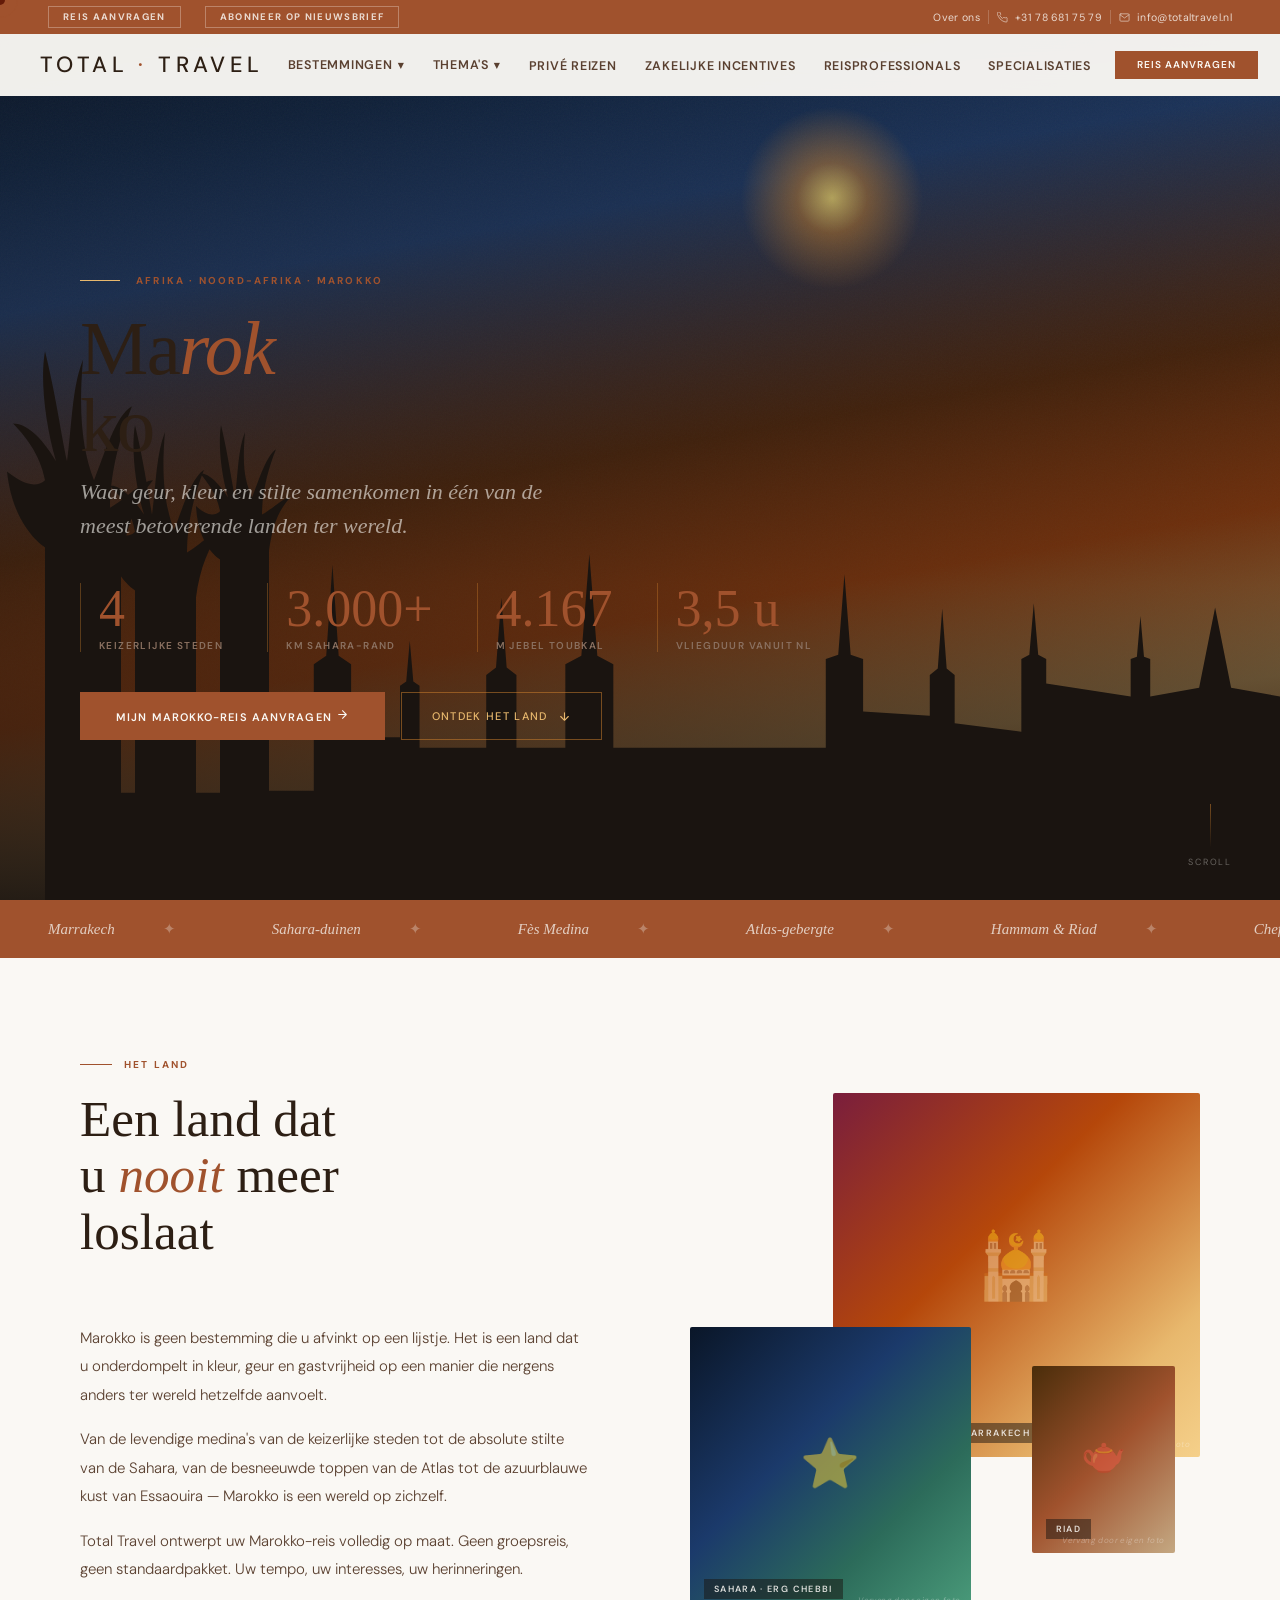
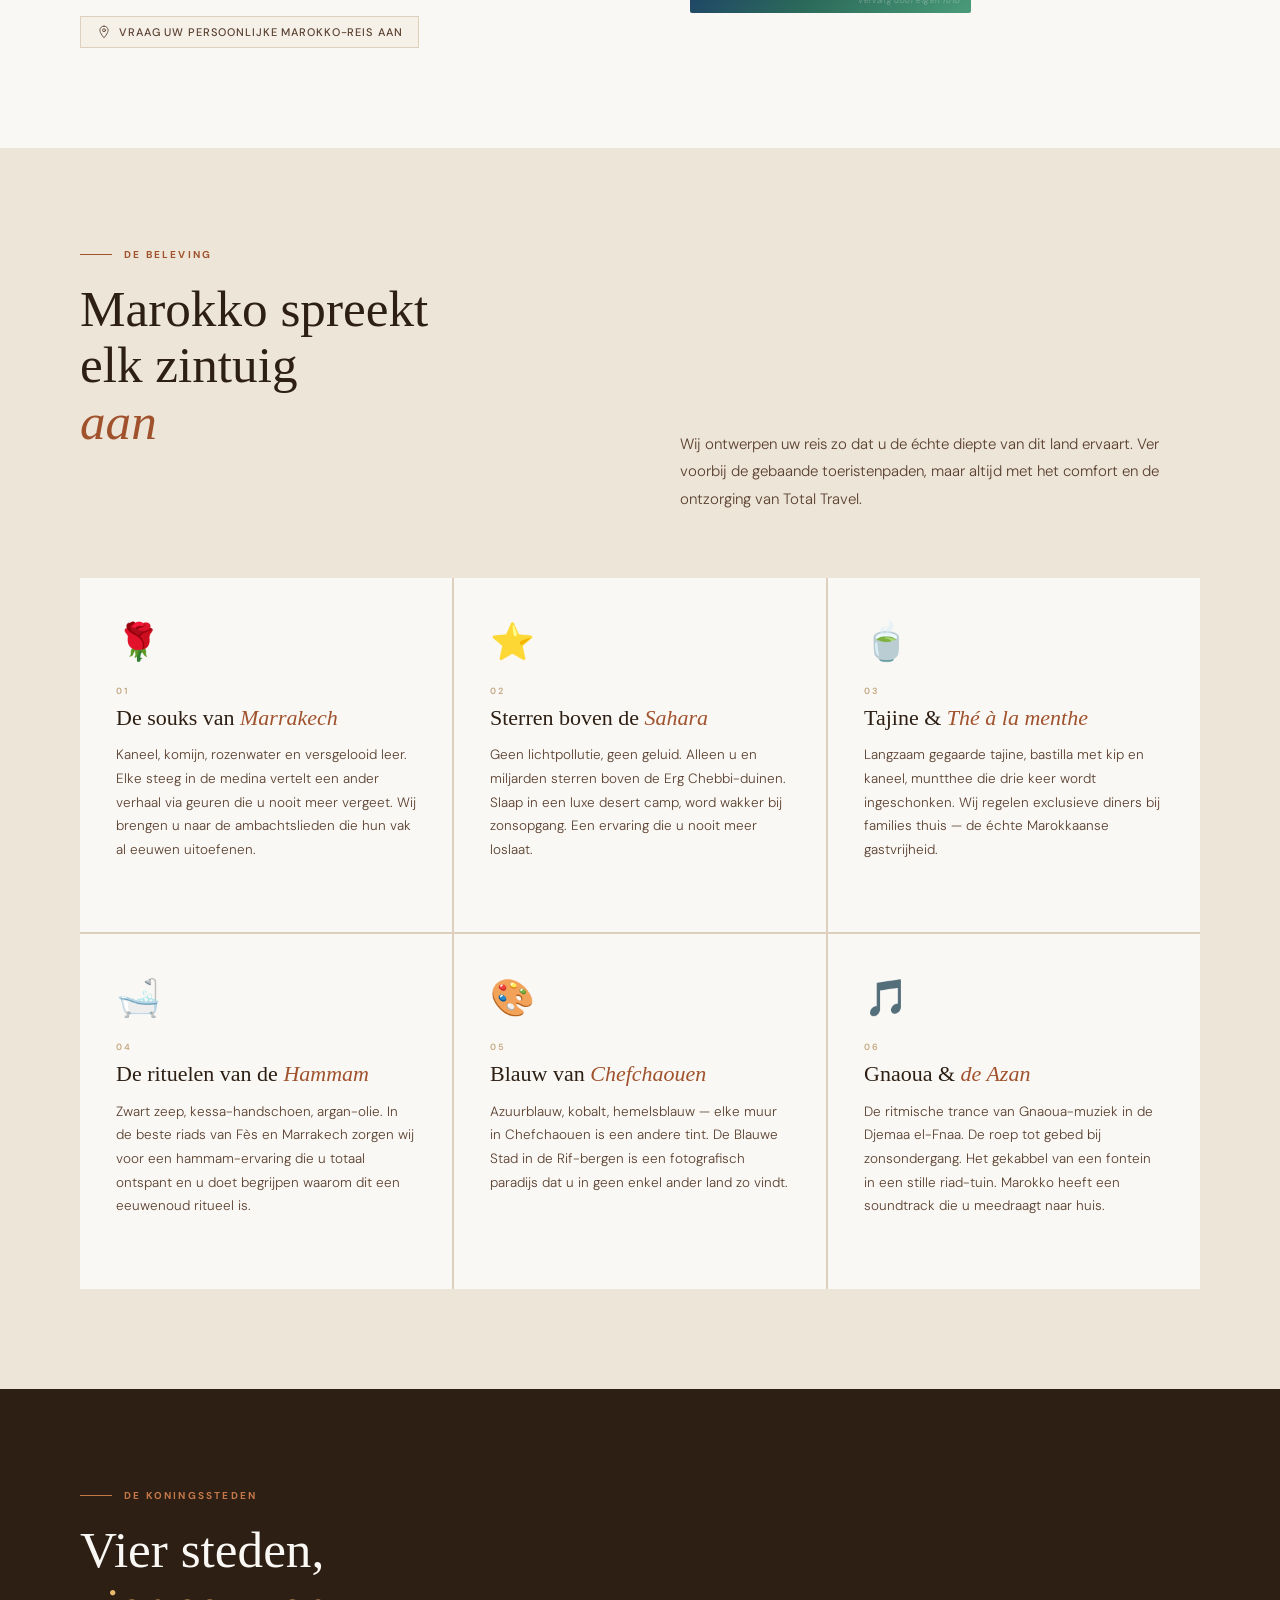
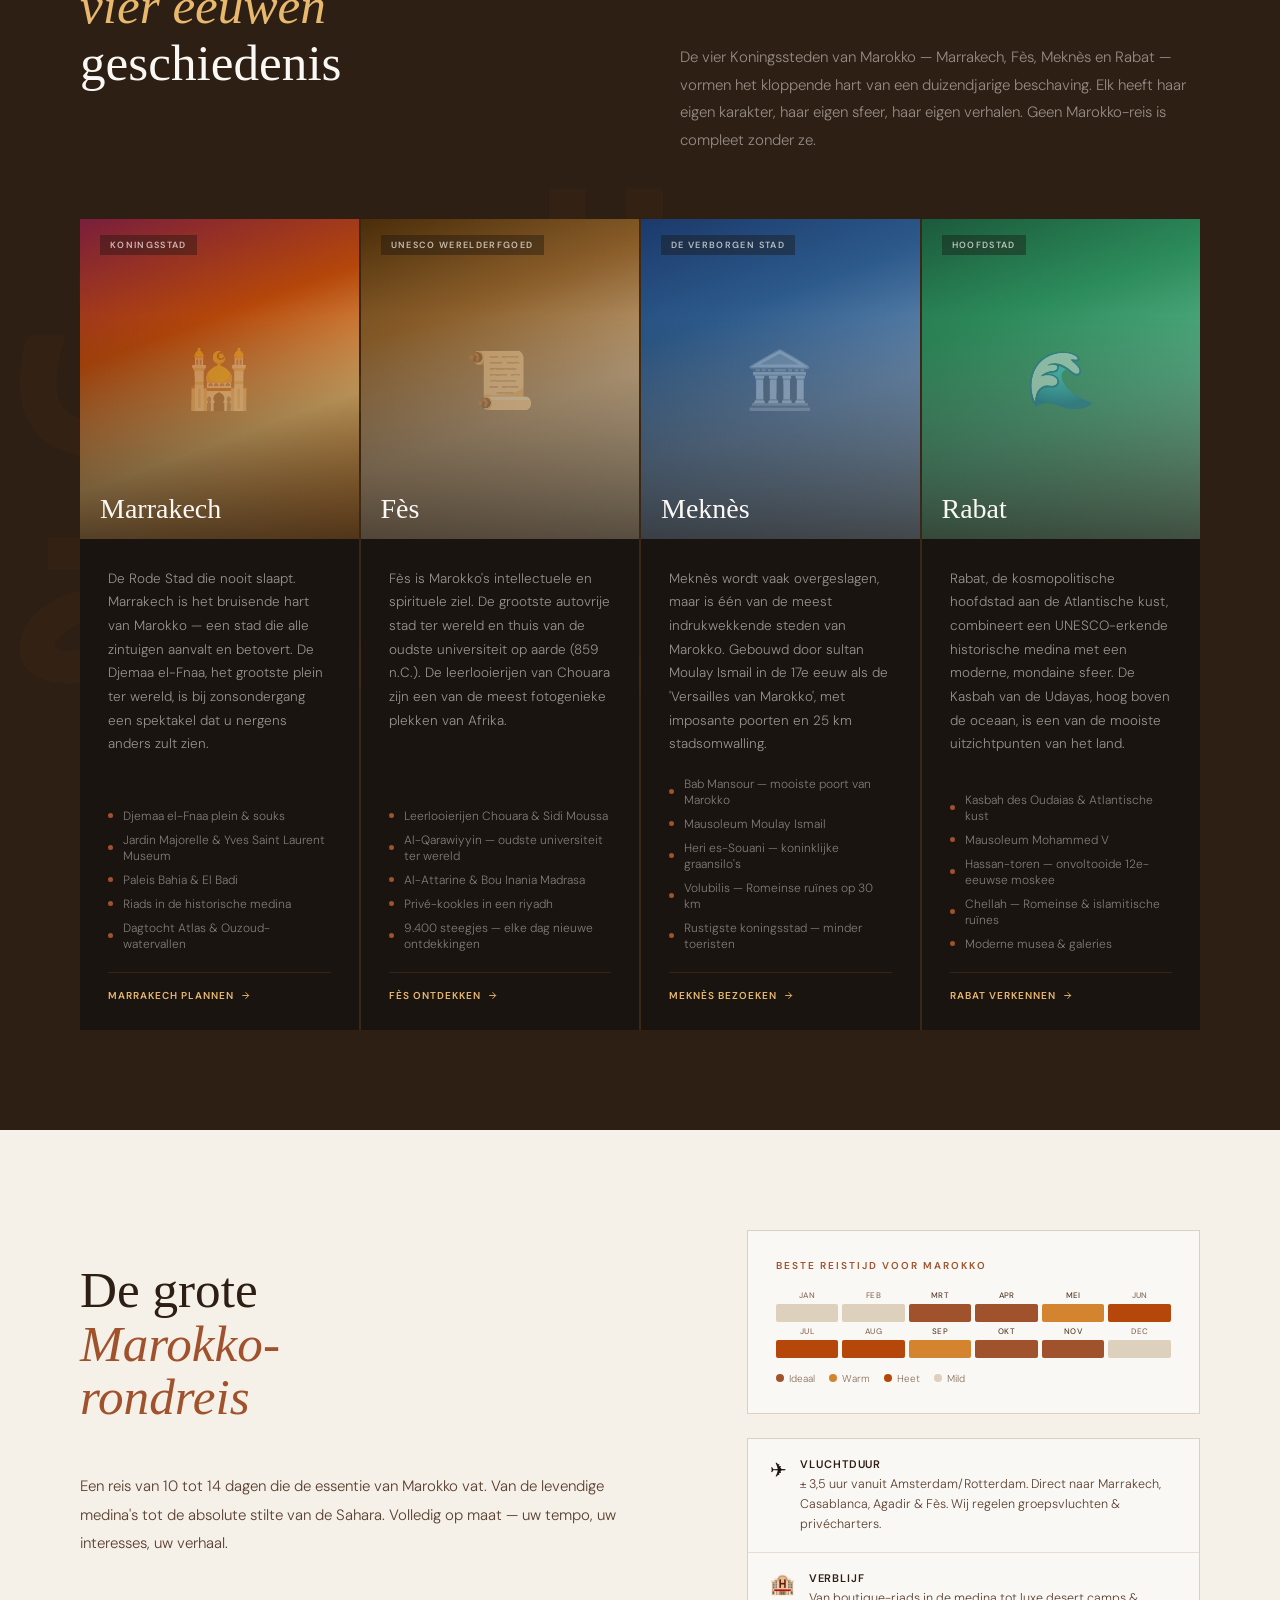
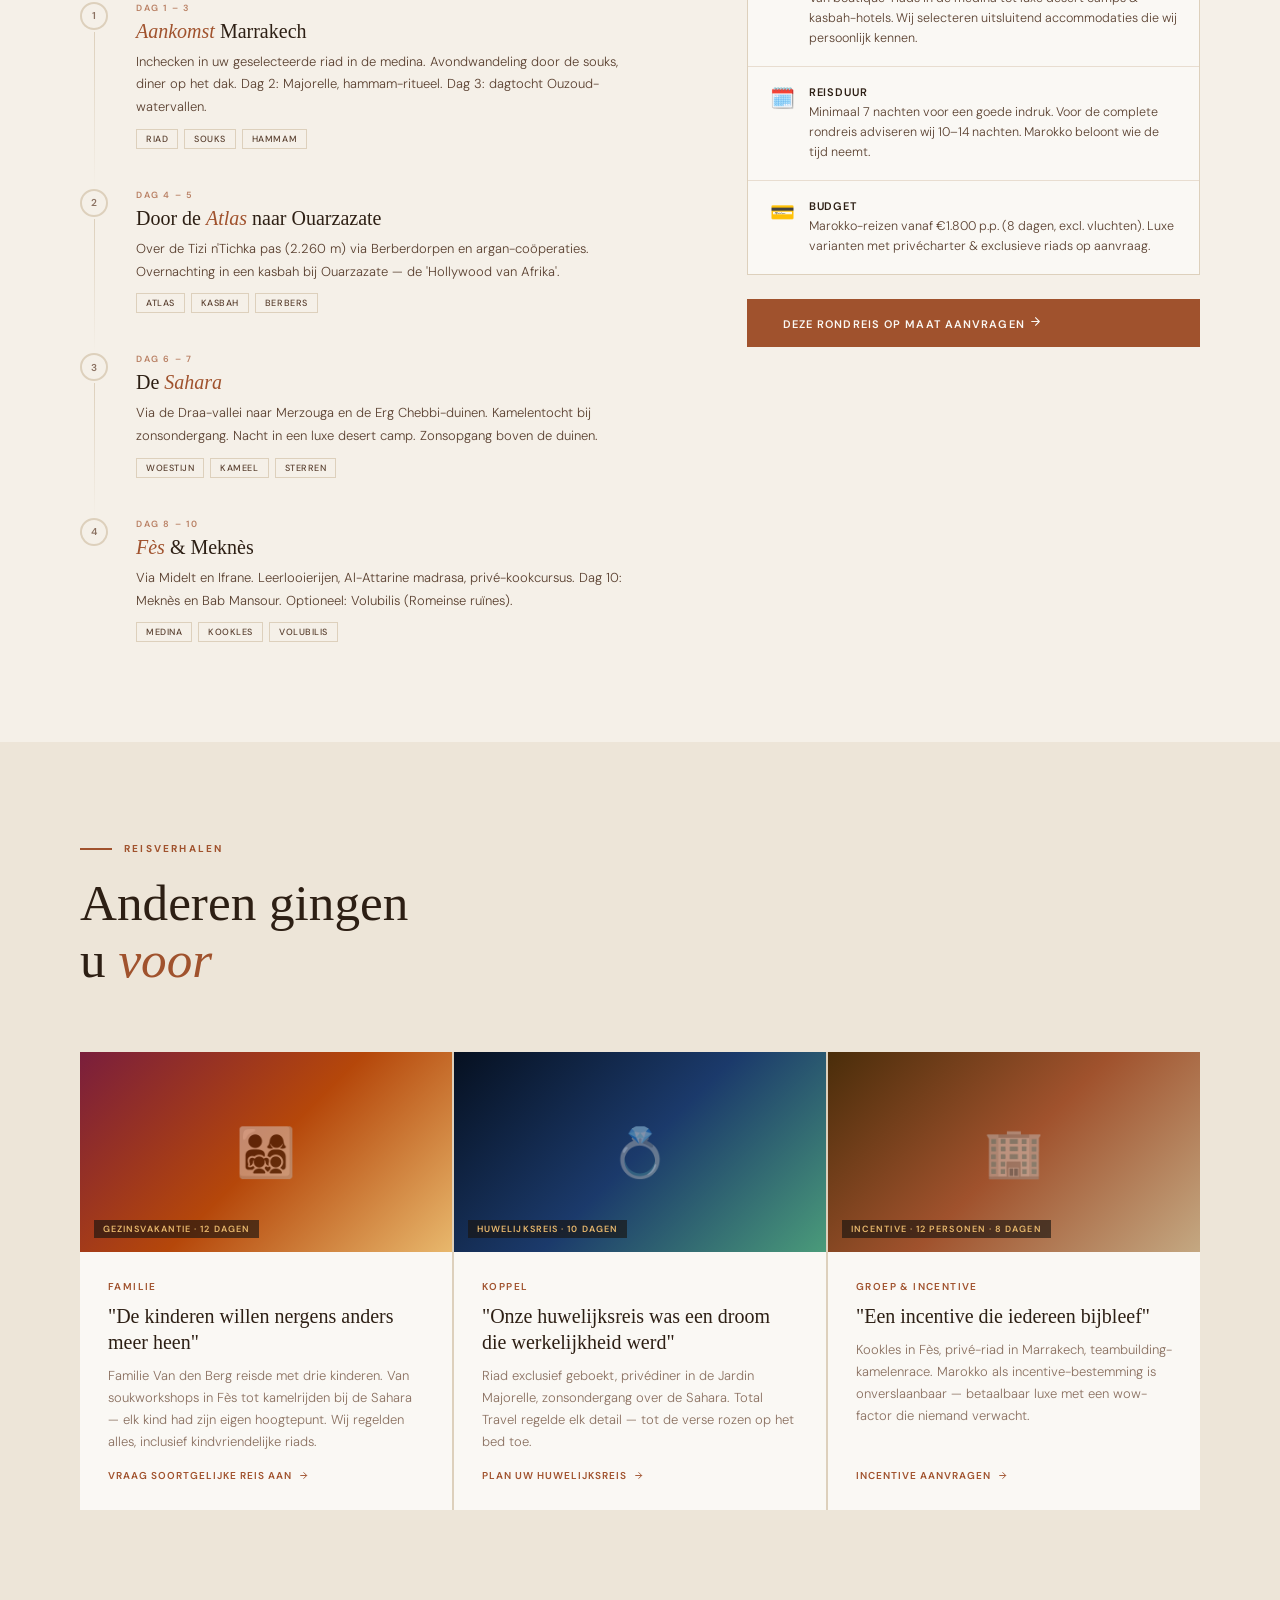
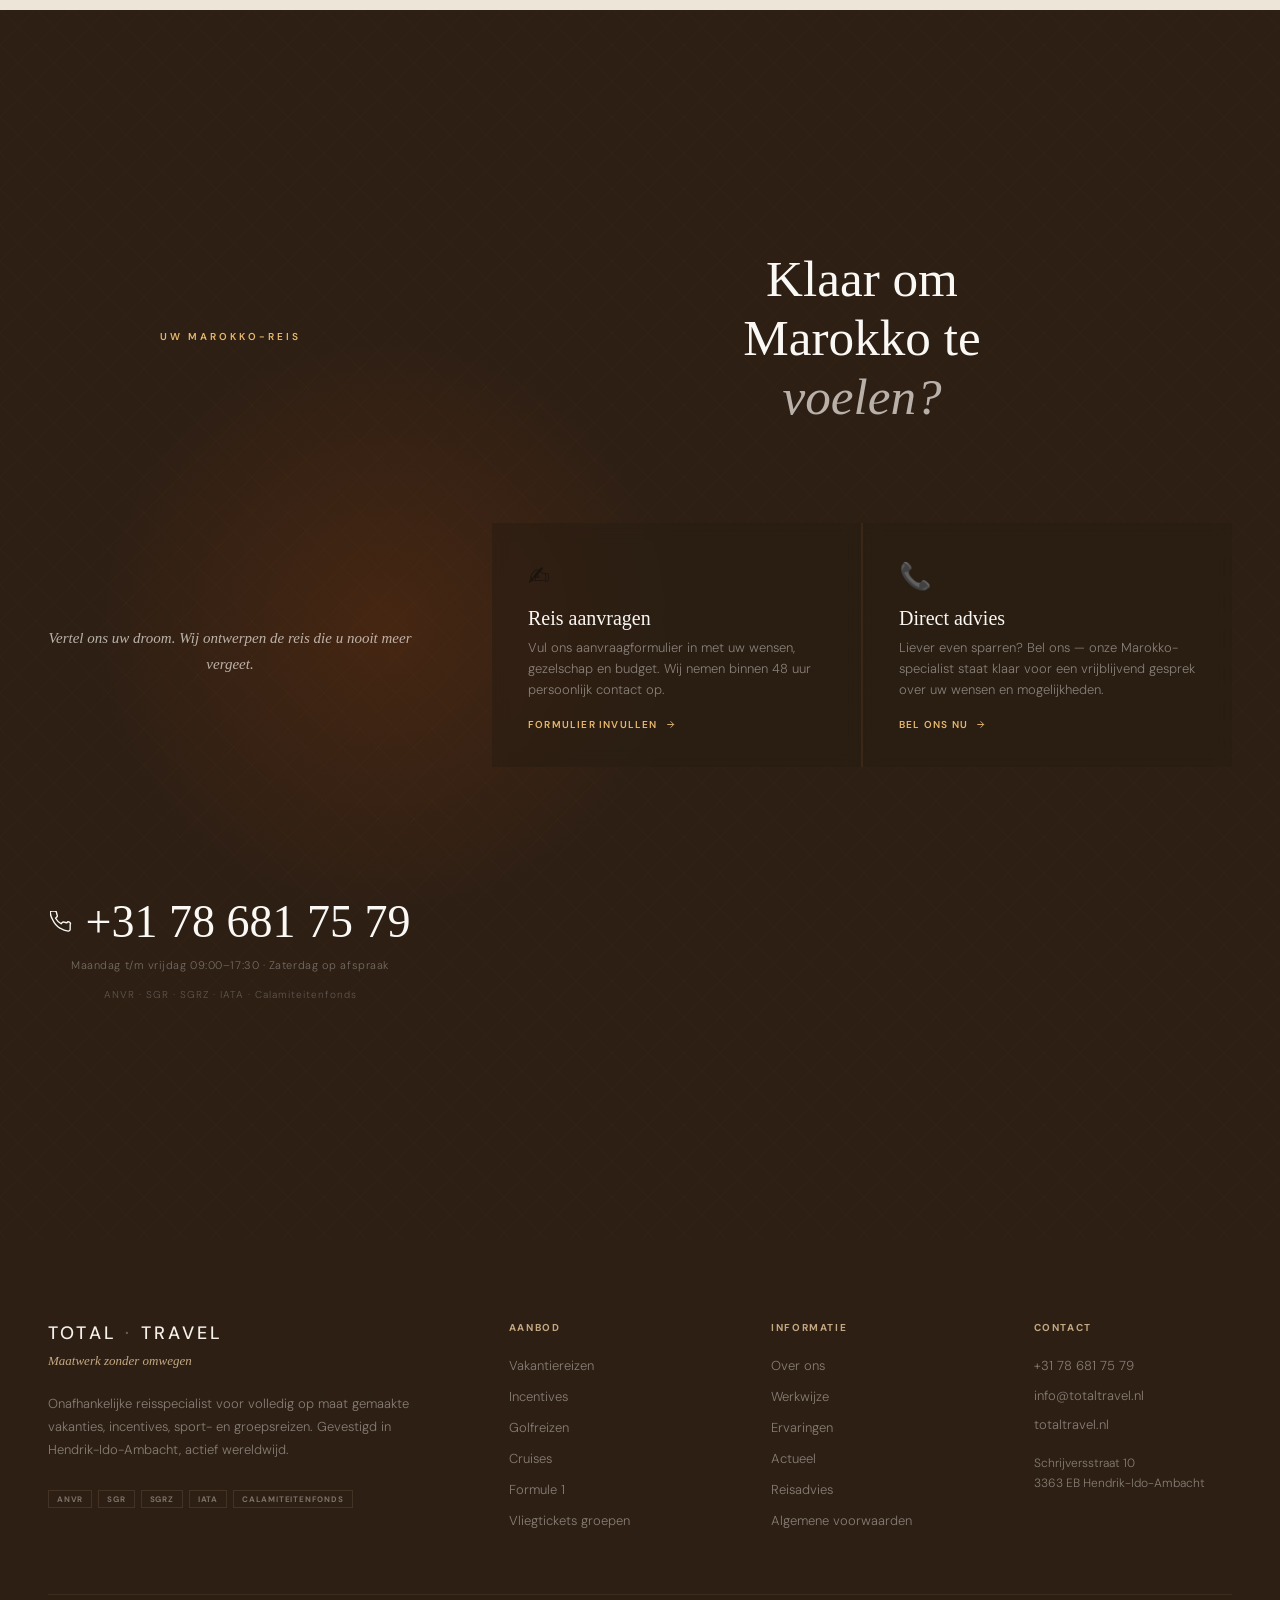
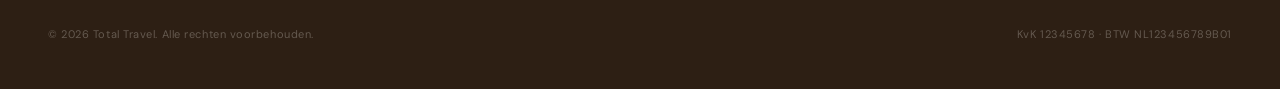
==== commit 54286a12: "menu fix" ====
--- a/marokko.html
+++ b/marokko.html
@@ -376,7 +376,418 @@
 <link rel="stylesheet" href="totaltravel.css">
 </head>
 <body>
-<script src="nav.js"></script>
+<div class="cursor" id="cursor"></div>
+<div class="cursor-ring" id="cursorRing"></div>
+
+<style>
+#mobileNav{
+  display:none;position:fixed;top:0;left:0;width:100%;height:100%;
+  z-index:9999;background:#2D1F14;overflow-y:auto;
+  -webkit-overflow-scrolling:touch;
+  font-family:'DM Sans',sans-serif;
+}
+#mobileNav.open{display:block}
+#mobileNav .mn-head{
+  display:flex;align-items:center;justify-content:space-between;
+  padding:18px 24px;
+  border-bottom:1px solid rgba(196,168,130,.18);
+  position:sticky;top:0;background:#2D1F14;z-index:1;
+}
+#mobileNav .mn-wordmark{
+  font-size:13px;font-weight:500;letter-spacing:.2em;
+  text-transform:uppercase;color:#F5F0E8;
+}
+#mobileNav .mn-wordmark span{color:#A0522D}
+#mobileNav .mn-close{
+  background:none;border:none;cursor:pointer;
+  font-size:24px;color:#C4A882;padding:4px 8px;line-height:1;
+}
+#mobileNav .mn-item{
+  border-bottom:1px solid rgba(196,168,130,.1);
+}
+#mobileNav .mn-btn{
+  display:flex;align-items:center;justify-content:space-between;
+  width:100%;padding:17px 24px;
+  background:none;border:none;cursor:pointer;text-align:left;
+  font-family:'Playfair Display',Georgia,serif;
+  font-size:21px;font-weight:400;color:#F5F0E8;
+  -webkit-tap-highlight-color:transparent;
+}
+#mobileNav .mn-btn .mn-plus{
+  font-family:'DM Sans',sans-serif;
+  font-size:22px;font-weight:300;color:#A0522D;
+  flex-shrink:0;margin-left:12px;
+}
+#mobileNav .mn-sub{display:none;background:rgba(0,0,0,.12)}
+#mobileNav .mn-sub.open{display:block}
+#mobileNav .mn-region-btn{
+  display:flex;align-items:center;justify-content:space-between;
+  width:100%;padding:12px 24px 12px 36px;
+  background:none;border:none;cursor:pointer;text-align:left;
+  font-family:'DM Sans',sans-serif;
+  font-size:12px;font-weight:600;letter-spacing:.1em;
+  text-transform:uppercase;color:#C4A882;
+  border-top:1px solid rgba(196,168,130,.07);
+  text-decoration:none;
+  -webkit-tap-highlight-color:transparent;
+  box-sizing:border-box;
+}
+#mobileNav .mn-region-btn .mn-plus{
+  font-size:16px;color:#B09068;margin-left:10px;
+}
+#mobileNav .mn-region-sub{display:none;padding:4px 0 8px}
+#mobileNav .mn-region-sub.open{display:block}
+#mobileNav .mn-region-sub a{
+  display:block;padding:9px 24px 9px 56px;
+  font-family:'Playfair Display',Georgia,serif;
+  font-style:italic;font-size:16px;
+  color:rgba(245,240,232,.5);
+  text-decoration:none;
+  -webkit-tap-highlight-color:transparent;
+}
+#mobileNav .mn-thema-list{background:rgba(0,0,0,.12);padding:4px 0 8px}
+#mobileNav .mn-thema-list a{
+  display:block;padding:9px 24px 9px 56px;
+  font-family:'Playfair Display',Georgia,serif;
+  font-style:italic;font-size:16px;
+  color:rgba(245,240,232,.5);
+  text-decoration:none;
+  border-bottom:1px solid rgba(196,168,130,.07);
+  -webkit-tap-highlight-color:transparent;
+}
+#mobileNav .mn-thema-list a:last-child{border-bottom:none}
+#mobileNav .mn-direct{
+  display:block;padding:17px 24px;
+  font-family:'Playfair Display',Georgia,serif;
+  font-size:21px;font-weight:400;color:#F5F0E8;
+  text-decoration:none;
+  border-bottom:1px solid rgba(196,168,130,.1);
+  -webkit-tap-highlight-color:transparent;
+}
+#mobileNav .mn-cta{
+  display:block;margin:24px;padding:16px;
+  background:#A0522D;color:#FAF8F4;
+  font-family:'DM Sans',sans-serif;
+  font-size:11px;font-weight:700;letter-spacing:.12em;
+  text-transform:uppercase;text-align:center;
+  text-decoration:none;
+}
+</style>
+
+<div id="mobileNav">
+  <div class="mn-head">
+    <div class="mn-wordmark">TOTAL <span>&middot;</span> TRAVEL</div>
+    <button class="mn-close" onclick="toggleNav()">&#10005;</button>
+  </div>
+
+  <!-- Bestemmingen -->
+  <div class="mn-item">
+    <button class="mn-btn" onclick="mnToggle(this)">
+      Bestemmingen <span class="mn-plus">+</span>
+    </button>
+    <div class="mn-sub">
+      <button class="mn-region-btn" onclick="mnRegion(this)">Afrika <span class="mn-plus">+</span></button>
+      <div class="mn-region-sub">
+        <a href="marokko.html" onclick="toggleNav()">Marokko</a>
+        <a href="#" onclick="toggleNav()">Namibi&euml;</a>
+        <a href="#" onclick="toggleNav()">Zanzibar</a>
+        <a href="#" onclick="toggleNav()">Zuid-Afrika</a>
+      </div>
+      <button class="mn-region-btn" onclick="mnRegion(this)">Antarctica <span class="mn-plus">+</span></button>
+      <div class="mn-region-sub">
+        <a href="#" onclick="toggleNav()">Antarctica</a>
+      </div>
+      <button class="mn-region-btn" onclick="mnRegion(this)">Azi&euml; <span class="mn-plus">+</span></button>
+      <div class="mn-region-sub">
+        <a href="#" onclick="toggleNav()">Japan</a>
+        <a href="#" onclick="toggleNav()">Maleisi&euml;</a>
+        <a href="#" onclick="toggleNav()">Singapore</a>
+        <a href="#" onclick="toggleNav()">Thailand</a>
+        <a href="#" onclick="toggleNav()">Vietnam</a>
+      </div>
+      <button class="mn-region-btn" onclick="mnRegion(this)">Europa <span class="mn-plus">+</span></button>
+      <div class="mn-region-sub">
+        <a href="#" onclick="toggleNav()">Denemarken</a>
+        <a href="#" onclick="toggleNav()">Duitsland</a>
+        <a href="#" onclick="toggleNav()">Finland</a>
+        <a href="#" onclick="toggleNav()">Frankrijk</a>
+        <a href="#" onclick="toggleNav()">Griekenland</a>
+        <a href="#" onclick="toggleNav()">Itali&euml;</a>
+        <a href="#" onclick="toggleNav()">Noorwegen</a>
+        <a href="#" onclick="toggleNav()">Oostenrijk</a>
+        <a href="#" onclick="toggleNav()">Portugal</a>
+        <a href="#" onclick="toggleNav()">Spanje</a>
+        <a href="#" onclick="toggleNav()">Zweden</a>
+        <a href="#" onclick="toggleNav()">Zwitserland</a>
+      </div>
+      <button class="mn-region-btn" onclick="mnRegion(this)">Midden-Oosten <span class="mn-plus">+</span></button>
+      <div class="mn-region-sub">
+        <a href="#" onclick="toggleNav()">Bahrein</a>
+        <a href="#" onclick="toggleNav()">Jordani&euml;</a>
+        <a href="#" onclick="toggleNav()">Oman</a>
+        <a href="#" onclick="toggleNav()">Qatar</a>
+        <a href="#" onclick="toggleNav()">Saudi-Arabi&euml;</a>
+        <a href="#" onclick="toggleNav()">Ver. Arabische Emiraten</a>
+      </div>
+      <button class="mn-region-btn" onclick="mnRegion(this)">Noord-Amerika <span class="mn-plus">+</span></button>
+      <div class="mn-region-sub">
+        <a href="#" onclick="toggleNav()">Canada</a>
+        <a href="#" onclick="toggleNav()">Verenigde Staten</a>
+      </div>
+      <button class="mn-region-btn" onclick="mnRegion(this)">Oceani&euml; <span class="mn-plus">+</span></button>
+      <div class="mn-region-sub">
+        <a href="#" onclick="toggleNav()">Australi&euml;</a>
+        <a href="#" onclick="toggleNav()">Nieuw-Zeeland</a>
+      </div>
+      <button class="mn-region-btn" onclick="mnRegion(this)">Zuid-Amerika <span class="mn-plus">+</span></button>
+      <div class="mn-region-sub">
+        <a href="#" onclick="toggleNav()">Argentini&euml;</a>
+        <a href="#" onclick="toggleNav()">Brazili&euml;</a>
+        <a href="#" onclick="toggleNav()">Chili</a>
+        <a href="#" onclick="toggleNav()">Ecuador</a>
+      </div>
+    </div>
+  </div>
+
+  <!-- Thema's -->
+  <div class="mn-item">
+    <button class="mn-btn" onclick="mnToggle(this)">
+      Thema's <span class="mn-plus">+</span>
+    </button>
+    <div class="mn-sub">
+      <a href="#" class="mn-region-btn" onclick="toggleNav()">Cruises</a>
+      <a href="#" class="mn-region-btn" onclick="toggleNav()">Formule 1 reizen</a>
+      <a href="#" class="mn-region-btn" onclick="toggleNav()">Golfreizen</a>
+      <a href="#" class="mn-region-btn" onclick="toggleNav()">Incentives</a>
+      <a href="#" class="mn-region-btn" onclick="toggleNav()">Stedentrips</a>
+      <a href="#" class="mn-region-btn" onclick="toggleNav()">Vakantiereizen</a>
+      <a href="#" class="mn-region-btn" onclick="toggleNav()">Voetbalreizen</a>
+    </div>
+  </div>
+
+  <!-- Directe links -->
+  <a class="mn-direct" href="index.html#prive" onclick="toggleNav()">Priv&eacute; Reizen</a>
+  <a class="mn-direct" href="totaltravel-incentives.html">Zakelijke Incentives</a>
+  <a class="mn-direct" href="totaltravel-wederverkoper.html">Reisprofessionals</a>
+  <a class="mn-direct" href="index.html#specialisaties" onclick="toggleNav()">Specialisaties</a>
+  <a class="mn-direct" href="index.html#over" onclick="toggleNav()">Over ons</a>
+  <a class="mn-direct" href="index.html#aangesloten" onclick="toggleNav()">Aangesloten</a>
+
+  <a class="mn-cta" href="totaltravel-aanvraag.html" onclick="toggleNav()">Reis aanvragen</a>
+</div>
+
+<div class="topbar">
+  <div class="topbar-inner">
+    <div class="topbar-left">
+      <a href="totaltravel-aanvraag.html" class="topbar-btn outline" style="text-decoration:none">Reis aanvragen</a>
+      <button class="topbar-btn outline">Abonneer op nieuwsbrief</button>
+    </div>
+    <div class="topbar-right">
+      <a href="index.html#over" class="topbar-item">Over ons</a>
+      <div class="topbar-divider"></div>
+      <a href="tel:+31786817579" class="topbar-item">
+        <svg width="11" height="11" viewBox="0 0 24 24" fill="none" stroke="currentColor" stroke-width="2" stroke-linecap="round" stroke-linejoin="round"><path d="M22 16.92v3a2 2 0 01-2.18 2 19.79 19.79 0 01-8.63-3.07A19.5 19.5 0 013.07 9.81 19.79 19.79 0 01.17 1.18 2 2 0 012.14 0h3a2 2 0 012 1.72c.127.96.361 1.903.7 2.81a2 2 0 01-.45 2.11L6.09 7.91a16 16 0 006 6l1.27-1.27a2 2 0 012.11-.45c.907.339 1.85.573 2.81.7A2 2 0 0122 14.92z"/></svg>
+        +31 78 681 75 79
+      </a>
+      <div class="topbar-divider"></div>
+      <a href="/cdn-cgi/l/email-protection#046d6a626b44706b7065687076657261682a6a68" class="topbar-item hide-mobile">
+        <svg width="11" height="11" viewBox="0 0 24 24" fill="none" stroke="currentColor" stroke-width="2" stroke-linecap="round" stroke-linejoin="round"><path d="M4 4h16c1.1 0 2 .9 2 2v12c0 1.1-.9 2-2 2H4c-1.1 0-2-.9-2-2V6c0-1.1.9-2 2-2z"/><polyline points="22,6 12,13 2,6"/></svg>
+        &#105;&#110;&#102;&#111;&#64;&#116;&#111;&#116;&#97;&#108;&#116;&#114;&#97;&#118;&#101;&#108;&#46;&#110;&#108;
+      </a>
+    </div>
+  </div>
+</div>
+
+<nav id="nav">
+  <div class="nav-inner"><div class="nav-left"><div class="nav-hamburger nav-hamburger-mob" onclick="toggleNav()"><span></span><span></span><span></span></div><a href="index.html" class="nav-logo">TOTAL <span class="dot">&middot;</span> TRAVEL</a></div><div class="nav-center">
+  <ul class="nav-links">
+
+    <li class="has-dropdown"><a href="index.html#bestemmingen" class="nav-link-drop">Bestemmingen <span class="nav-arrow">&#9660;</span></a>
+      <div class="dest-dropdown"><div class="dd-inner dest-inner">
+        <div class="dest-continents">
+          <button class="dest-continent-btn active" onmouseenter="showContinent('afrika',this)">Afrika<span class="cnt-count">4</span></button>
+          <button class="dest-continent-btn" onmouseenter="showContinent('antarctica',this)">Antarctica<span class="cnt-count">1</span></button>
+          <button class="dest-continent-btn" onmouseenter="showContinent('azie',this)">Azi&euml;<span class="cnt-count">5</span></button>
+          <button class="dest-continent-btn" onmouseenter="showContinent('europa',this)">Europa<span class="cnt-count">12</span></button>
+          <button class="dest-continent-btn" onmouseenter="showContinent('midden-oosten',this)">Midden-Oosten<span class="cnt-count">6</span></button>
+          <button class="dest-continent-btn" onmouseenter="showContinent('noord-amerika',this)">Noord-Amerika<span class="cnt-count">2</span></button>
+          <button class="dest-continent-btn" onmouseenter="showContinent('oceanie',this)">Oceani&euml;<span class="cnt-count">2</span></button>
+          <button class="dest-continent-btn" onmouseenter="showContinent('zuid-amerika',this)">Zuid-Amerika<span class="cnt-count">4</span></button>
+        </div>
+        <div class="dest-panels">
+
+          <!-- AFRIKA: Marokko, Namibië, Zuid-Afrika, Zanzibar → alfa: Marokko, Namibië, Zanzibar, Zuid-Afrika -->
+          <div class="dest-panel active" id="panel-afrika">
+            <div class="dest-panel-label">Afrika &mdash; 4 bestemmingen</div>
+            <div class="dest-cards">
+              <div class="dest-card" onclick="location='marokko.html'"><div class="dest-card-inner dest-photo" style="background-image:url('Media/marokko.jpg')"></div><div class="dest-card-overlay"></div><div class="dest-card-name"><span class="dest-pin">&#9679;</span><span class="dest-name">Marokko</span></div></div>
+              <div class="dest-card"><div class="dest-card-inner dest-photo" style="background-image:url('Media/namibie.jpg')"></div><div class="dest-card-overlay"></div><div class="dest-card-name"><span class="dest-pin">&#9679;</span><span class="dest-name">Namibi&euml;</span></div></div>
+              <div class="dest-card"><div class="dest-card-inner dest-photo" style="background-image:url('Media/zanzibar.jpg')"></div><div class="dest-card-overlay"></div><div class="dest-card-name"><span class="dest-pin">&#9679;</span><span class="dest-name">Zanzibar</span></div></div>
+              <div class="dest-card"><div class="dest-card-inner dest-photo" style="background-image:url('Media/zuidafrika.jpg')"></div><div class="dest-card-overlay"></div><div class="dest-card-name"><span class="dest-pin">&#9679;</span><span class="dest-name">Zuid-Afrika</span></div></div>
+            </div>
+          </div>
+
+          <!-- ANTARCTICA -->
+          <div class="dest-panel" id="panel-antarctica">
+            <div class="dest-panel-label">Antarctica &mdash; 1 bestemming</div>
+            <div class="dest-cards">
+              <div class="dest-card"><div class="dest-card-inner dest-photo" style="background-image:url('Media/antarctica.jpg')"></div><div class="dest-card-overlay"></div><div class="dest-card-name"><span class="dest-pin">&#9679;</span><span class="dest-name">Antarctica</span></div></div>
+            </div>
+          </div>
+
+          <!-- AZIË: alfa: Japan, Maleisië, Singapore, Thailand, Vietnam -->
+          <div class="dest-panel" id="panel-azie">
+            <div class="dest-panel-label">Azi&euml; &mdash; 5 bestemmingen</div>
+            <div class="dest-cards">
+              <div class="dest-card"><div class="dest-card-inner dest-photo" style="background-image:url('Media/japan.jpg')"></div><div class="dest-card-overlay"></div><div class="dest-card-name"><span class="dest-pin">&#9679;</span><span class="dest-name">Japan</span></div></div>
+              <div class="dest-card"><div class="dest-card-inner dest-photo" style="background-image:url('Media/maleisie.jpg')"></div><div class="dest-card-overlay"></div><div class="dest-card-name"><span class="dest-pin">&#9679;</span><span class="dest-name">Maleisi&euml;</span></div></div>
+              <div class="dest-card"><div class="dest-card-inner dest-photo" style="background-image:url('Media/singapore.jpg')"></div><div class="dest-card-overlay"></div><div class="dest-card-name"><span class="dest-pin">&#9679;</span><span class="dest-name">Singapore</span></div></div>
+              <div class="dest-card"><div class="dest-card-inner dest-photo" style="background-image:url('Media/thailand.jpg')"></div><div class="dest-card-overlay"></div><div class="dest-card-name"><span class="dest-pin">&#9679;</span><span class="dest-name">Thailand</span></div></div>
+              <div class="dest-card"><div class="dest-card-inner dest-photo" style="background-image:url('Media/vietnam.jpg')"></div><div class="dest-card-overlay"></div><div class="dest-card-name"><span class="dest-pin">&#9679;</span><span class="dest-name">Vietnam</span></div></div>
+            </div>
+          </div>
+
+          <!-- EUROPA: alfa: Denemarken, Duitsland, Finland, Frankrijk, Griekenland, Italië, Noorwegen, Oostenrijk, Portugal, Spanje, Zweden, Zwitserland -->
+          <div class="dest-panel" id="panel-europa">
+            <div class="dest-panel-label">Europa &mdash; 12 bestemmingen</div>
+            <div class="dest-cards">
+              <div class="dest-card"><div class="dest-card-inner dest-photo" style="background-image:url('Media/denemarken.jpg')"></div><div class="dest-card-overlay"></div><div class="dest-card-name"><span class="dest-pin">&#9679;</span><span class="dest-name">Denemarken</span></div></div>
+              <div class="dest-card"><div class="dest-card-inner dest-photo" style="background-image:url('Media/duitsland.jpg')"></div><div class="dest-card-overlay"></div><div class="dest-card-name"><span class="dest-pin">&#9679;</span><span class="dest-name">Duitsland</span></div></div>
+              <div class="dest-card"><div class="dest-card-inner dest-photo" style="background-image:url('Media/finland.jpg')"></div><div class="dest-card-overlay"></div><div class="dest-card-name"><span class="dest-pin">&#9679;</span><span class="dest-name">Finland</span></div></div>
+              <div class="dest-card"><div class="dest-card-inner dest-photo" style="background-image:url('Media/frankrijk.jpg')"></div><div class="dest-card-overlay"></div><div class="dest-card-name"><span class="dest-pin">&#9679;</span><span class="dest-name">Frankrijk</span></div></div>
+              <div class="dest-card"><div class="dest-card-inner dest-photo" style="background-image:url('Media/griekenland.jpg')"></div><div class="dest-card-overlay"></div><div class="dest-card-name"><span class="dest-pin">&#9679;</span><span class="dest-name">Griekenland</span></div></div>
+              <div class="dest-card"><div class="dest-card-inner dest-photo" style="background-image:url('Media/italie.jpg')"></div><div class="dest-card-overlay"></div><div class="dest-card-name"><span class="dest-pin">&#9679;</span><span class="dest-name">Itali&euml;</span></div></div>
+              <div class="dest-card"><div class="dest-card-inner dest-photo" style="background-image:url('Media/noorwegen.jpg')"></div><div class="dest-card-overlay"></div><div class="dest-card-name"><span class="dest-pin">&#9679;</span><span class="dest-name">Noorwegen</span></div></div>
+              <div class="dest-card"><div class="dest-card-inner dest-photo" style="background-image:url('Media/oostenrijk.jpg')"></div><div class="dest-card-overlay"></div><div class="dest-card-name"><span class="dest-pin">&#9679;</span><span class="dest-name">Oostenrijk</span></div></div>
+              <div class="dest-card"><div class="dest-card-inner dest-photo" style="background-image:url('Media/portugal.jpg')"></div><div class="dest-card-overlay"></div><div class="dest-card-name"><span class="dest-pin">&#9679;</span><span class="dest-name">Portugal</span></div></div>
+              <div class="dest-card"><div class="dest-card-inner dest-photo" style="background-image:url('Media/spanje.jpg')"></div><div class="dest-card-overlay"></div><div class="dest-card-name"><span class="dest-pin">&#9679;</span><span class="dest-name">Spanje</span></div></div>
+              <div class="dest-card"><div class="dest-card-inner dest-photo" style="background-image:url('Media/zweden.jpg')"></div><div class="dest-card-overlay"></div><div class="dest-card-name"><span class="dest-pin">&#9679;</span><span class="dest-name">Zweden</span></div></div>
+              <div class="dest-card"><div class="dest-card-inner dest-photo" style="background-image:url('Media/zwitserland.jpg')"></div><div class="dest-card-overlay"></div><div class="dest-card-name"><span class="dest-pin">&#9679;</span><span class="dest-name">Zwitserland</span></div></div>
+            </div>
+          </div>
+
+          <!-- MIDDEN-OOSTEN: alfa: Bahrein, Jordanië, Oman, Qatar, Saudi-Arabië, Ver. Arabische Emiraten -->
+          <div class="dest-panel" id="panel-midden-oosten">
+            <div class="dest-panel-label">Midden-Oosten &mdash; 6 bestemmingen</div>
+            <div class="dest-cards">
+              <div class="dest-card"><div class="dest-card-inner dest-photo" style="background-image:url('Media/bahrein.jpg')"></div><div class="dest-card-overlay"></div><div class="dest-card-name"><span class="dest-pin">&#9679;</span><span class="dest-name">Bahrein</span></div></div>
+              <div class="dest-card"><div class="dest-card-inner dest-photo" style="background-image:url('Media/jordanie.jpg')"></div><div class="dest-card-overlay"></div><div class="dest-card-name"><span class="dest-pin">&#9679;</span><span class="dest-name">Jordani&euml;</span></div></div>
+              <div class="dest-card"><div class="dest-card-inner dest-photo" style="background-image:url('Media/oman.jpg')"></div><div class="dest-card-overlay"></div><div class="dest-card-name"><span class="dest-pin">&#9679;</span><span class="dest-name">Oman</span></div></div>
+              <div class="dest-card"><div class="dest-card-inner dest-photo" style="background-image:url('Media/qatar.jpg')"></div><div class="dest-card-overlay"></div><div class="dest-card-name"><span class="dest-pin">&#9679;</span><span class="dest-name">Qatar</span></div></div>
+              <div class="dest-card"><div class="dest-card-inner dest-photo" style="background-image:url('Media/saudiarabie.jpg')"></div><div class="dest-card-overlay"></div><div class="dest-card-name"><span class="dest-pin">&#9679;</span><span class="dest-name">Saudi-Arabi&euml;</span></div></div>
+              <div class="dest-card"><div class="dest-card-inner dest-photo" style="background-image:url('Media/verenigdearabischeemiraten.jpg')"></div><div class="dest-card-overlay"></div><div class="dest-card-name"><span class="dest-pin">&#9679;</span><span class="dest-name">Ver. Arabische Emiraten</span></div></div>
+            </div>
+          </div>
+
+          <!-- NOORD-AMERIKA: alfa: Canada, Verenigde Staten -->
+          <div class="dest-panel" id="panel-noord-amerika">
+            <div class="dest-panel-label">Noord-Amerika &mdash; 2 bestemmingen</div>
+            <div class="dest-cards">
+              <div class="dest-card"><div class="dest-card-inner dest-photo" style="background-image:url('Media/canada.jpg')"></div><div class="dest-card-overlay"></div><div class="dest-card-name"><span class="dest-pin">&#9679;</span><span class="dest-name">Canada</span></div></div>
+              <div class="dest-card"><div class="dest-card-inner dest-photo" style="background-image:url('Media/verenigde-staten.jpg')"></div><div class="dest-card-overlay"></div><div class="dest-card-name"><span class="dest-pin">&#9679;</span><span class="dest-name">Verenigde Staten</span></div></div>
+            </div>
+          </div>
+
+          <!-- OCEANIË: alfa: Australië, Nieuw-Zeeland -->
+          <div class="dest-panel" id="panel-oceanie">
+            <div class="dest-panel-label">Oceani&euml; &mdash; 2 bestemmingen</div>
+            <div class="dest-cards">
+              <div class="dest-card"><div class="dest-card-inner dest-photo" style="background-image:url('Media/australie.jpg')"></div><div class="dest-card-overlay"></div><div class="dest-card-name"><span class="dest-pin">&#9679;</span><span class="dest-name">Australi&euml;</span></div></div>
+              <div class="dest-card"><div class="dest-card-inner dest-photo" style="background-image:url('Media/nieuwzeeland.jpg')"></div><div class="dest-card-overlay"></div><div class="dest-card-name"><span class="dest-pin">&#9679;</span><span class="dest-name">Nieuw-Zeeland</span></div></div>
+            </div>
+          </div>
+
+          <!-- ZUID-AMERIKA: alfa: Argentinië, Brazilië, Chili, Ecuador -->
+          <div class="dest-panel" id="panel-zuid-amerika">
+            <div class="dest-panel-label">Zuid-Amerika &mdash; 4 bestemmingen</div>
+            <div class="dest-cards">
+              <div class="dest-card"><div class="dest-card-inner dest-photo" style="background-image:url('Media/argentinie.jpg')"></div><div class="dest-card-overlay"></div><div class="dest-card-name"><span class="dest-pin">&#9679;</span><span class="dest-name">Argentini&euml;</span></div></div>
+              <div class="dest-card"><div class="dest-card-inner dest-photo" style="background-image:url('Media/brazilie.jpg')"></div><div class="dest-card-overlay"></div><div class="dest-card-name"><span class="dest-pin">&#9679;</span><span class="dest-name">Brazili&euml;</span></div></div>
+              <div class="dest-card"><div class="dest-card-inner dest-photo" style="background-image:url('Media/chili.jpg')"></div><div class="dest-card-overlay"></div><div class="dest-card-name"><span class="dest-pin">&#9679;</span><span class="dest-name">Chili</span></div></div>
+              <div class="dest-card"><div class="dest-card-inner dest-photo" style="background-image:url('Media/ecuador.jpg')"></div><div class="dest-card-overlay"></div><div class="dest-card-name"><span class="dest-pin">&#9679;</span><span class="dest-name">Ecuador</span></div></div>
+            </div>
+          </div>
+
+        </div>
+      </div></div>
+    </li>
+
+
+    <li class="has-dropdown"><a href="index.html#themas" class="nav-link-drop">Thema's <span class="nav-arrow">&#9660;</span></a>
+      <div class="thema-dropdown"><div class="dd-inner thema-inner">
+        <div class="dest-continents">
+          <button class="dest-continent-btn active" onmouseenter="showThema('cruises',this)">Cruises</button>
+          <button class="dest-continent-btn" onmouseenter="showThema('formule1',this)">Formule 1 reizen</button>
+          <button class="dest-continent-btn" onmouseenter="showThema('golf',this)">Golfreizen</button>
+          <button class="dest-continent-btn" onmouseenter="showThema('incentives',this)">Incentives</button>
+          <button class="dest-continent-btn" onmouseenter="showThema('stedentrips',this)">Stedentrips</button>
+          <button class="dest-continent-btn" onmouseenter="showThema('vakantie',this)">Vakantiereizen</button>
+          <button class="dest-continent-btn" onmouseenter="showThema('voetbal',this)">Voetbalreizen</button>
+        </div>
+        <div class="dest-panels">
+          <div class="dest-panel active" id="tpanel-cruises">
+            <div class="dest-panel-label">Cruises</div>
+            <div class="dest-cards">
+              <div class="dest-card"><div class="dest-card-inner dest-photo" style="background-image:url('Media/thema-cruises.jpg')"></div><div class="dest-card-overlay"></div><div class="dest-card-name"><span class="dest-pin">&#9679;</span><span class="dest-name">Cruises</span></div></div>
+            </div>
+          </div>
+          <div class="dest-panel" id="tpanel-formule1">
+            <div class="dest-panel-label">Formule 1 reizen</div>
+            <div class="dest-cards">
+              <div class="dest-card"><div class="dest-card-inner dest-photo" style="background-image:url('Media/f1-abudhabi.jpg')"></div><div class="dest-card-overlay"></div><div class="dest-card-name"><span class="dest-pin">&#9679;</span><span class="dest-name">Abu Dhabi</span></div></div>
+              <div class="dest-card"><div class="dest-card-inner dest-photo" style="background-image:url('Media/f1-bahrein.jpg')"></div><div class="dest-card-overlay"></div><div class="dest-card-name"><span class="dest-pin">&#9679;</span><span class="dest-name">Bahrein</span></div></div>
+              <div class="dest-card"><div class="dest-card-inner dest-photo" style="background-image:url('Media/f1-qatar.jpg')"></div><div class="dest-card-overlay"></div><div class="dest-card-name"><span class="dest-pin">&#9679;</span><span class="dest-name">Qatar</span></div></div>
+              <div class="dest-card"><div class="dest-card-inner dest-photo" style="background-image:url('Media/f1-saudiarabie.jpg')"></div><div class="dest-card-overlay"></div><div class="dest-card-name"><span class="dest-pin">&#9679;</span><span class="dest-name">Saudi-Arabi&euml;</span></div></div>
+              <div class="dest-card"><div class="dest-card-inner dest-photo" style="background-image:url('Media/f1-singapore.jpg')"></div><div class="dest-card-overlay"></div><div class="dest-card-name"><span class="dest-pin">&#9679;</span><span class="dest-name">Singapore</span></div></div>
+            </div>
+          </div>
+          <div class="dest-panel" id="tpanel-golf">
+            <div class="dest-panel-label">Golfreizen</div>
+            <div class="dest-cards">
+              <div class="dest-card"><div class="dest-card-inner dest-photo" style="background-image:url('Media/golf-marokko.jpg')"></div><div class="dest-card-overlay"></div><div class="dest-card-name"><span class="dest-pin">&#9679;</span><span class="dest-name">Marokko</span></div></div>
+              <div class="dest-card"><div class="dest-card-inner dest-photo" style="background-image:url('Media/golf-portugal.jpg')"></div><div class="dest-card-overlay"></div><div class="dest-card-name"><span class="dest-pin">&#9679;</span><span class="dest-name">Portugal</span></div></div>
+              <div class="dest-card"><div class="dest-card-inner dest-photo" style="background-image:url('Media/golf-spanje.jpg')"></div><div class="dest-card-overlay"></div><div class="dest-card-name"><span class="dest-pin">&#9679;</span><span class="dest-name">Spanje</span></div></div>
+            </div>
+          </div>
+          <div class="dest-panel" id="tpanel-incentives">
+            <div class="dest-panel-label">Incentives</div>
+            <div class="dest-cards">
+              <div class="dest-card"><div class="dest-card-inner dest-photo" style="background-image:url('Media/thema-incentives.jpg')"></div><div class="dest-card-overlay"></div><div class="dest-card-name"><span class="dest-pin">&#9679;</span><span class="dest-name">Incentives</span></div></div>
+            </div>
+          </div>
+          <div class="dest-panel" id="tpanel-stedentrips">
+            <div class="dest-panel-label">Stedentrips</div>
+            <div class="dest-cards">
+              <div class="dest-card"><div class="dest-card-inner dest-photo" style="background-image:url('Media/stad-barcelona.jpg')"></div><div class="dest-card-overlay"></div><div class="dest-card-name"><span class="dest-pin">&#9679;</span><span class="dest-name">Barcelona</span></div></div>
+              <div class="dest-card"><div class="dest-card-inner dest-photo" style="background-image:url('Media/stad-lissabon.jpg')"></div><div class="dest-card-overlay"></div><div class="dest-card-name"><span class="dest-pin">&#9679;</span><span class="dest-name">Lissabon</span></div></div>
+              <div class="dest-card"><div class="dest-card-inner dest-photo" style="background-image:url('Media/stad-londen.jpg')"></div><div class="dest-card-overlay"></div><div class="dest-card-name"><span class="dest-pin">&#9679;</span><span class="dest-name">Londen</span></div></div>
+              <div class="dest-card"><div class="dest-card-inner dest-photo" style="background-image:url('Media/stad-madrid.jpg')"></div><div class="dest-card-overlay"></div><div class="dest-card-name"><span class="dest-pin">&#9679;</span><span class="dest-name">Madrid</span></div></div>
+              <div class="dest-card"><div class="dest-card-inner dest-photo" style="background-image:url('Media/stad-newyork.jpg')"></div><div class="dest-card-overlay"></div><div class="dest-card-name"><span class="dest-pin">&#9679;</span><span class="dest-name">New York</span></div></div>
+              <div class="dest-card"><div class="dest-card-inner dest-photo" style="background-image:url('Media/stad-porto.jpg')"></div><div class="dest-card-overlay"></div><div class="dest-card-name"><span class="dest-pin">&#9679;</span><span class="dest-name">Porto</span></div></div>
+            </div>
+          </div>
+          <div class="dest-panel" id="tpanel-vakantie">
+            <div class="dest-panel-label">Vakantiereizen</div>
+            <div class="dest-cards">
+              <div class="dest-card"><div class="dest-card-inner dest-photo" style="background-image:url('Media/thema-vakantiereizen.jpg')"></div><div class="dest-card-overlay"></div><div class="dest-card-name"><span class="dest-pin">&#9679;</span><span class="dest-name">Vakantiereizen</span></div></div>
+            </div>
+          </div>
+          <div class="dest-panel" id="tpanel-voetbal">
+            <div class="dest-panel-label">Voetbalreizen</div>
+            <div class="dest-cards">
+              <div class="dest-card"><div class="dest-card-inner dest-photo" style="background-image:url('Media/thema-voetbal.jpg')"></div><div class="dest-card-overlay"></div><div class="dest-card-name"><span class="dest-pin">&#9679;</span><span class="dest-name">Voetbalreizen</span></div></div>
+            </div>
+          </div>
+        </div>
+      </div></div>
+    </li>
+    <li><a href="index.html#prive">Priv&eacute; Reizen</a></li>
+    <li><a href="totaltravel-incentives.html">Zakelijke Incentives</a></li>
+    <li><a href="totaltravel-wederverkoper.html">Reisprofessionals</a></li>
+    <li><a href="index.html#specialisaties">Specialisaties</a></li>
+  </ul>
+</div><div class="nav-right"><a href="totaltravel-aanvraag.html" class="nav-cta nav-cta-hide-mobile">Reis aanvragen</a></div></div></nav>
+
 
 <!-- HERO (donker — sfeervol) -->
 <section class="hero">
@@ -881,5 +1292,64 @@
 },{threshold:0.1,rootMargin:'0px 0px -40px 0px'});
 document.querySelectorAll('.reveal,.reveal-left,.reveal-right').forEach(function(el){obs.observe(el);});
 </script>
+<script>
+/* ── Nav JS (scroll + dropdowns + mobile) ── */
+(function(){
+  var nav    = document.getElementById('nav');
+  var topbar = document.querySelector('.topbar');
+  if (nav && topbar) {
+    window.addEventListener('scroll', function(){
+      var s = window.scrollY > 40;
+      nav.classList.toggle('scrolled', s);
+      if (s) { topbar.style.transform='translateY(-100%)'; topbar.style.transition='transform .3s ease'; nav.style.top='0'; }
+      else   { topbar.style.transform=''; nav.style.top='34px'; }
+    }, {passive:true});
+  }
+  var cursor = document.getElementById('cursor');
+  var ring   = document.getElementById('cursorRing');
+  if (cursor) {
+    document.addEventListener('mousemove', function(e){
+      cursor.style.left = e.clientX+'px'; cursor.style.top = e.clientY+'px';
+      ring.style.left   = e.clientX+'px'; ring.style.top   = e.clientY+'px';
+    });
+  }
+  document.querySelectorAll('.has-dropdown').forEach(function(li){
+    var dd=li.querySelector('.dest-dropdown,.thema-dropdown'), arrow=li.querySelector('.nav-arrow'), t=null;
+    if(!dd) return;
+    function open(){ clearTimeout(t); dd.style.visibility='visible'; dd.style.opacity='1'; dd.style.pointerEvents='all'; if(arrow) arrow.style.transform='rotate(180deg)'; }
+    function close(){ t=setTimeout(function(){ dd.style.visibility='hidden'; dd.style.opacity='0'; dd.style.pointerEvents='none'; if(arrow) arrow.style.transform=''; },120); }
+    li.addEventListener('mouseenter',open); li.addEventListener('mouseleave',close);
+    dd.addEventListener('mouseenter',function(){clearTimeout(t);}); dd.addEventListener('mouseleave',close);
+  });
+})();
+
+function showContinent(id,btn){
+  document.querySelectorAll('.dest-panel').forEach(function(p){p.classList.remove('active');});
+  document.querySelectorAll('.dest-continent-btn:not(.empty)').forEach(function(b){b.classList.remove('active');});
+  var p=document.getElementById('panel-'+id); if(p) p.classList.add('active'); if(btn) btn.classList.add('active');
+}
+function showThema(id,btn){
+  document.querySelectorAll('[id^="tpanel-"]').forEach(function(p){p.classList.remove('active');});
+  btn.closest('.dest-continents').querySelectorAll('.dest-continent-btn').forEach(function(b){b.classList.remove('active');});
+  var p=document.getElementById('tpanel-'+id); if(p) p.classList.add('active'); if(btn) btn.classList.add('active');
+}
+function toggleNav(){
+  var m=document.getElementById('mobileNav'); if(!m) return;
+  if(m.classList.contains('open')){ m.classList.remove('open'); m.querySelectorAll('.mn-sub,.mn-region-sub').forEach(function(s){s.classList.remove('open');}); m.querySelectorAll('.mn-plus').forEach(function(p){p.textContent='+';}); }
+  else { m.classList.add('open'); }
+}
+function mnToggle(btn){
+  var sub=btn.nextElementSibling, plus=btn.querySelector('.mn-plus'), isOpen=sub.classList.contains('open');
+  btn.closest('#mobileNav').querySelectorAll('.mn-item>.mn-btn+.mn-sub').forEach(function(s){s.classList.remove('open');});
+  btn.closest('#mobileNav').querySelectorAll('.mn-item>.mn-btn .mn-plus').forEach(function(p){p.textContent='+';});
+  if(!isOpen){ sub.classList.add('open'); if(plus) plus.textContent='−'; }
+}
+function mnRegion(btn){
+  var sub=btn.nextElementSibling, plus=btn.querySelector('.mn-plus'), isOpen=sub.classList.contains('open');
+  btn.closest('.mn-sub').querySelectorAll('.mn-region-sub').forEach(function(s){s.classList.remove('open');});
+  btn.closest('.mn-sub').querySelectorAll('.mn-region-btn .mn-plus').forEach(function(p){p.textContent='+';});
+  if(!isOpen){ sub.classList.add('open'); if(plus) plus.textContent='−'; }
+}
+</script>
 </body>
 </html>
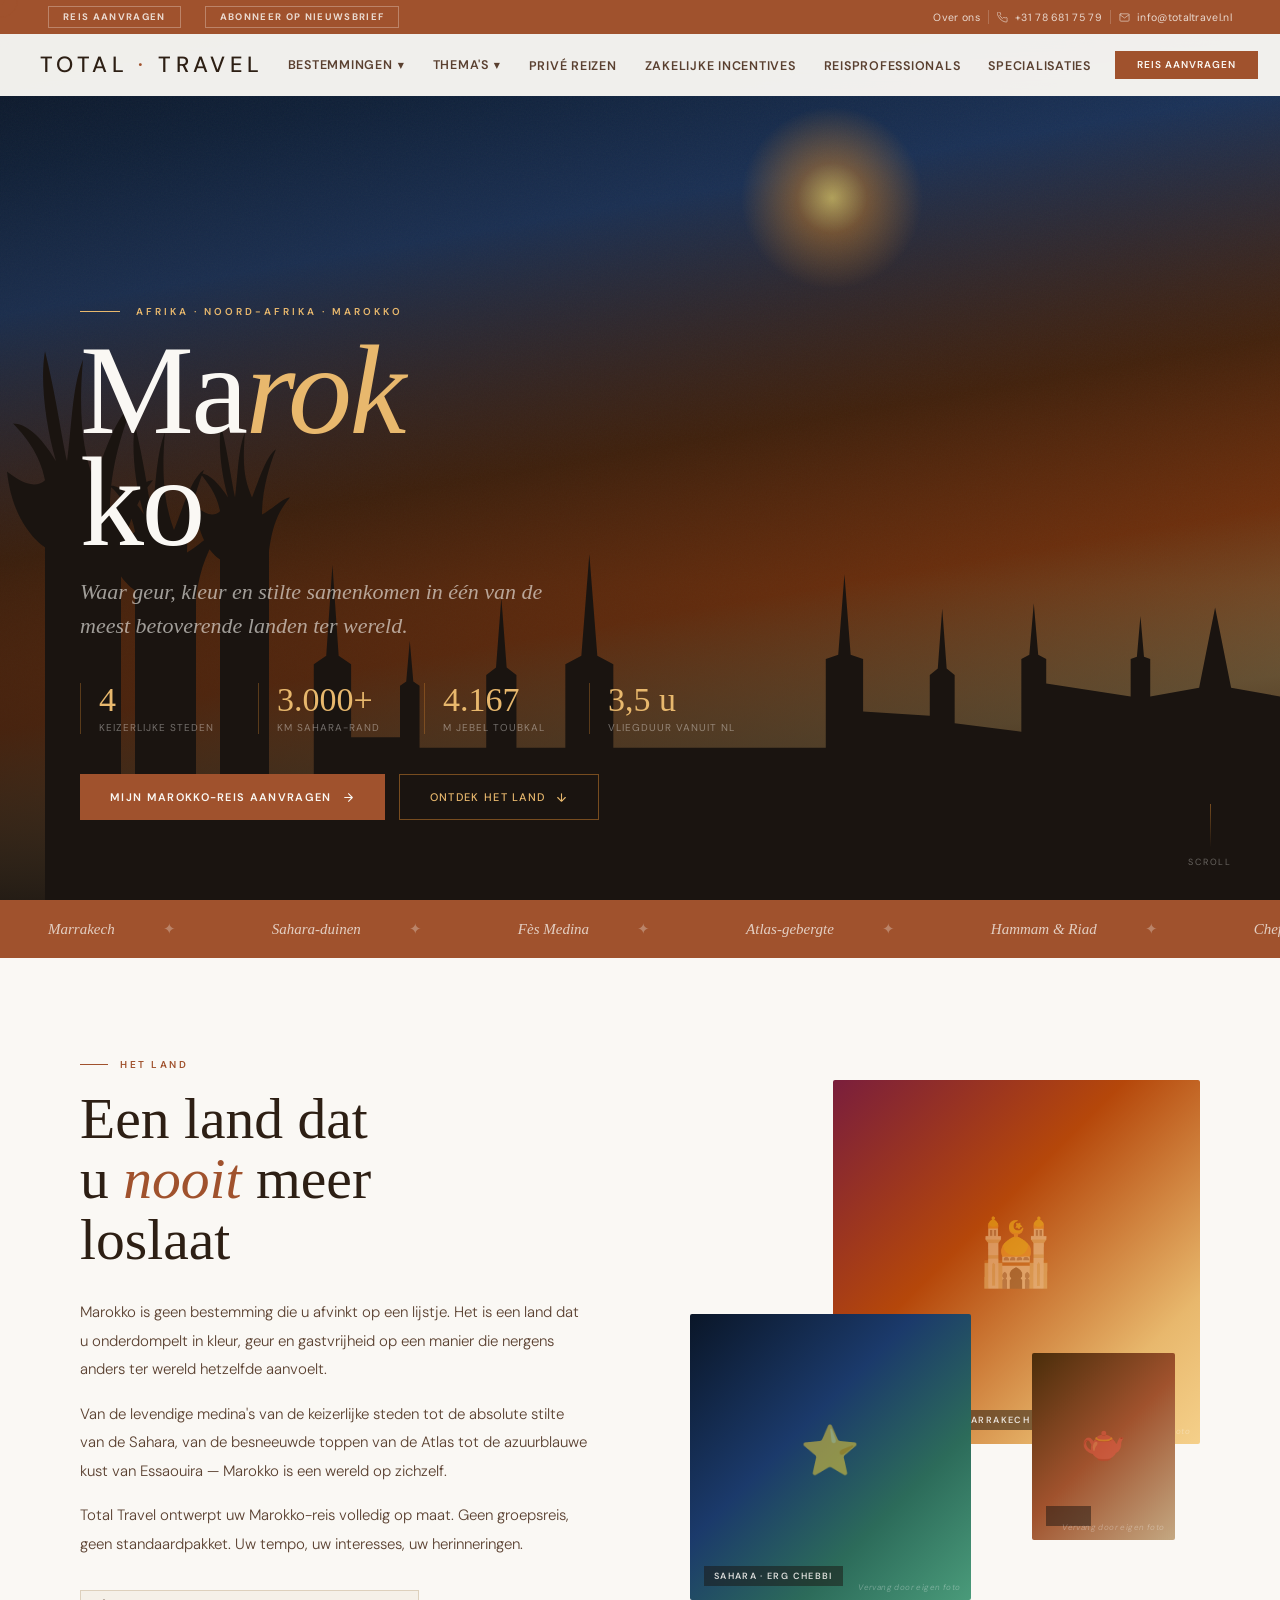
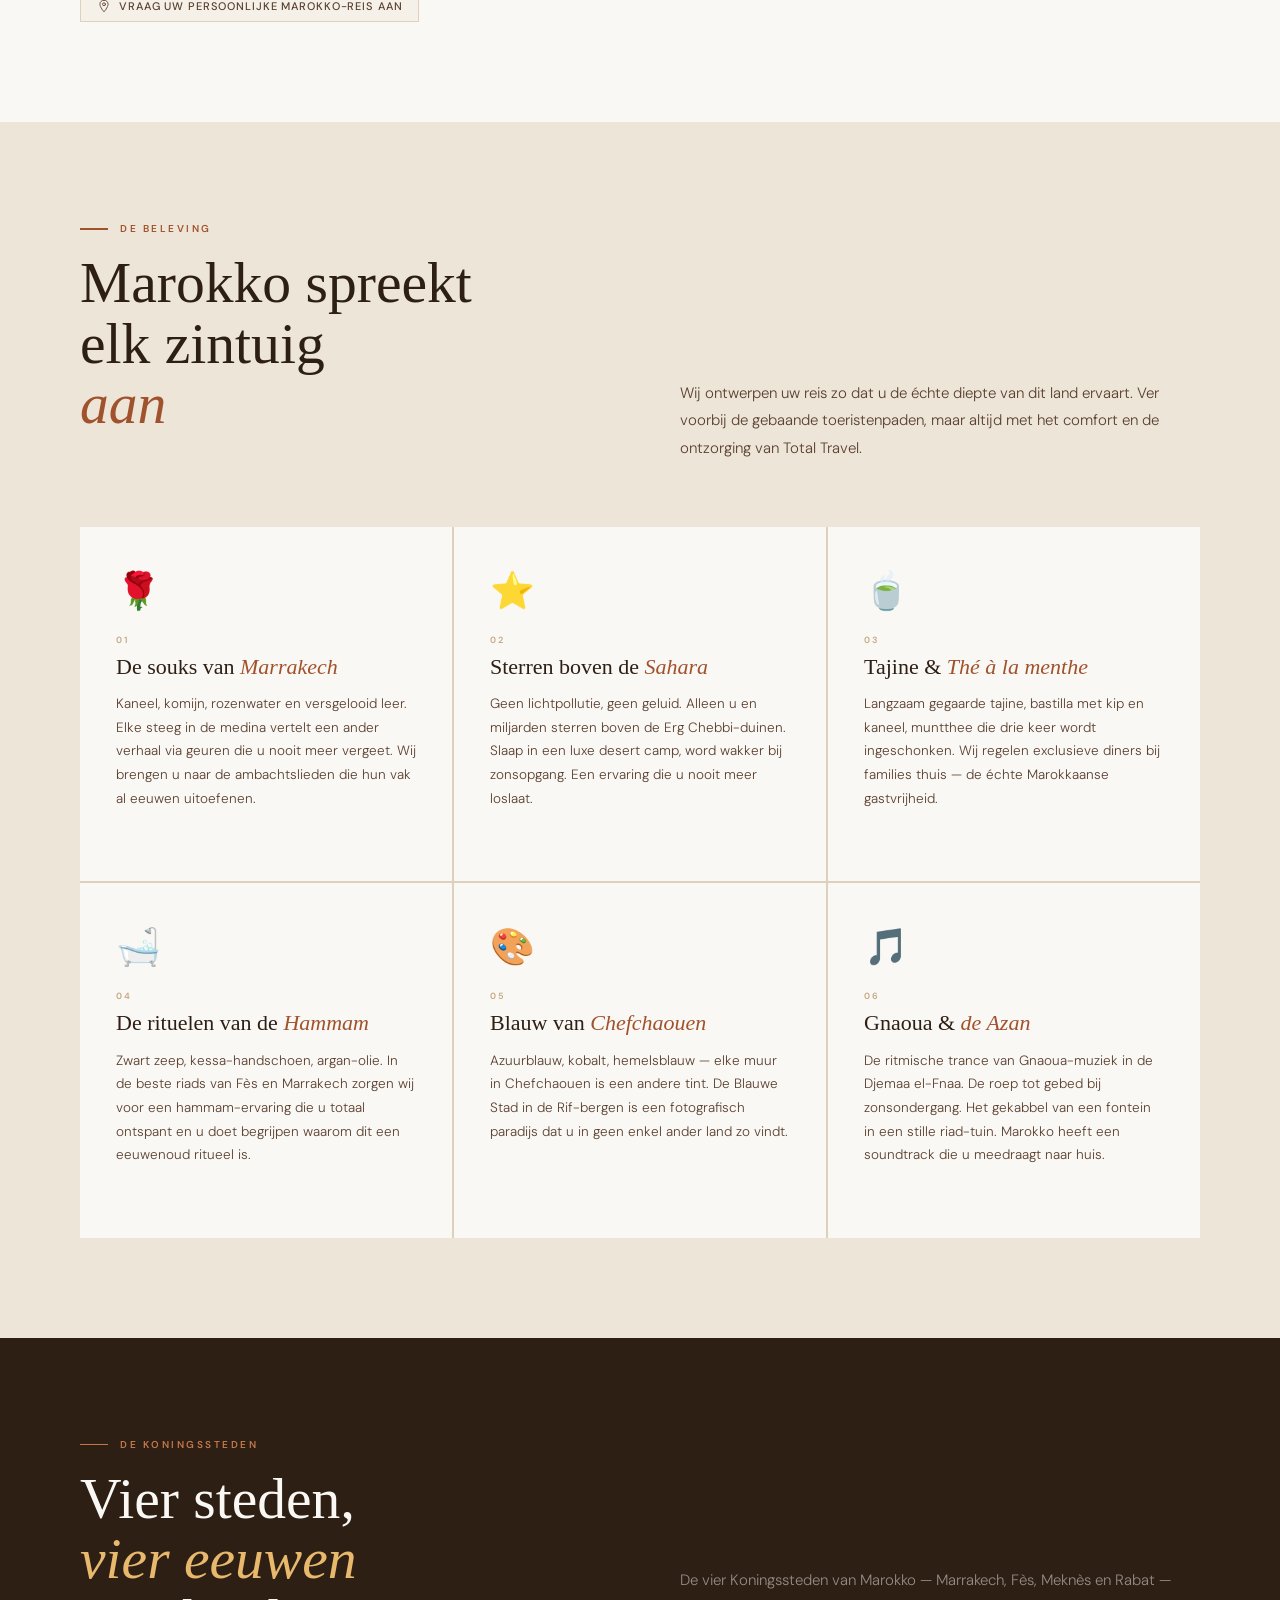
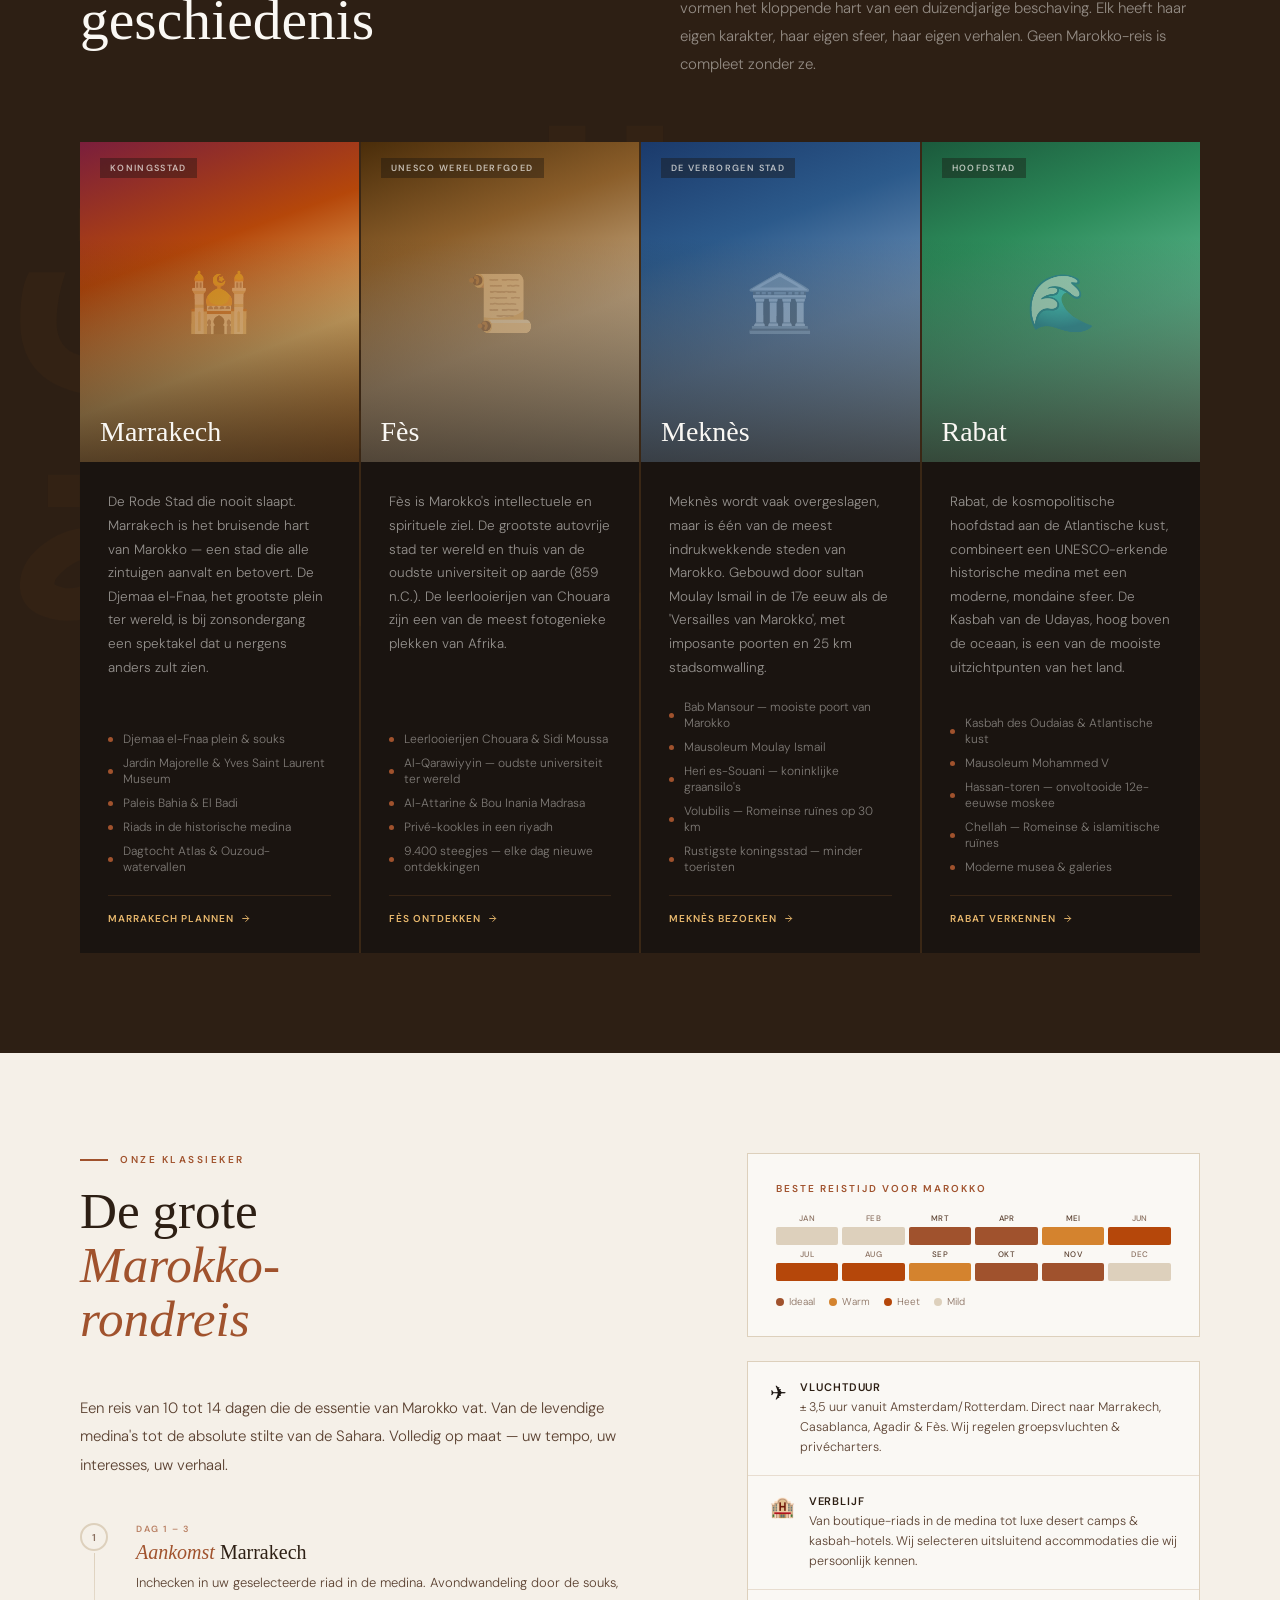
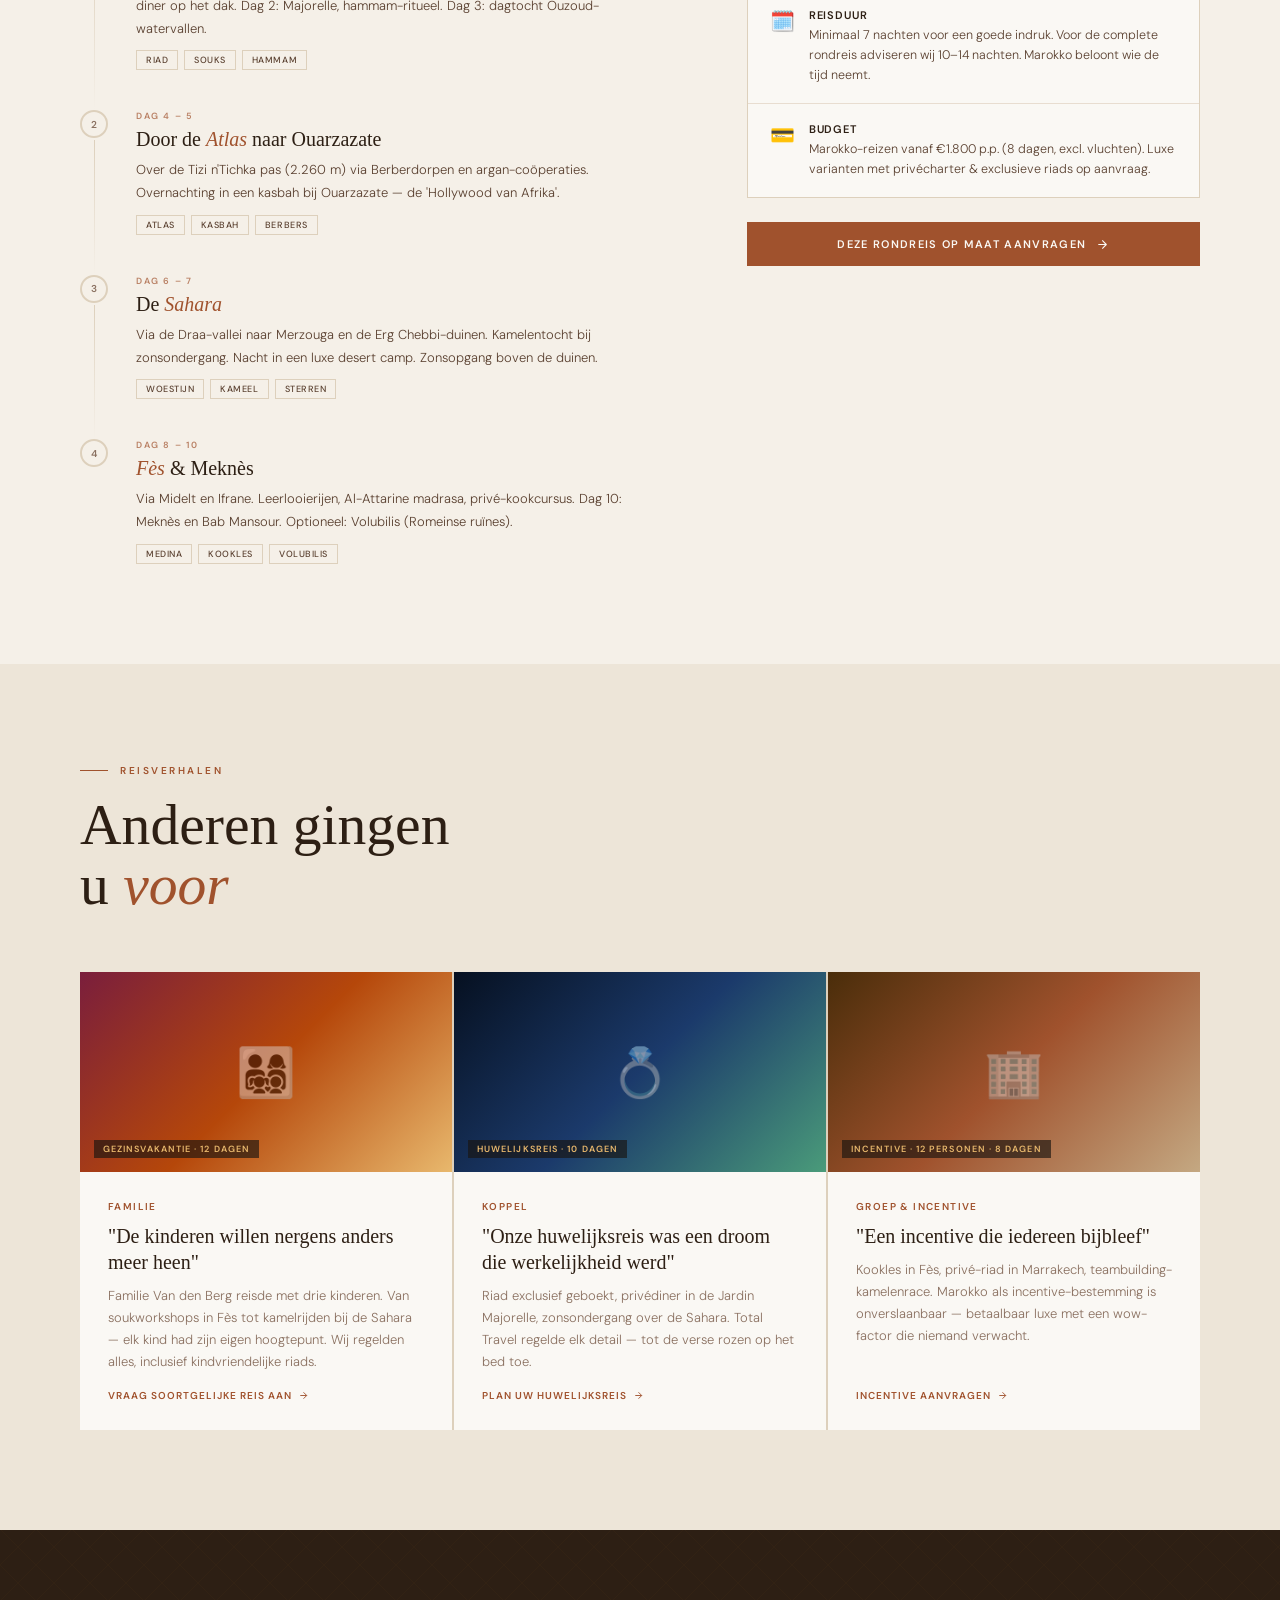
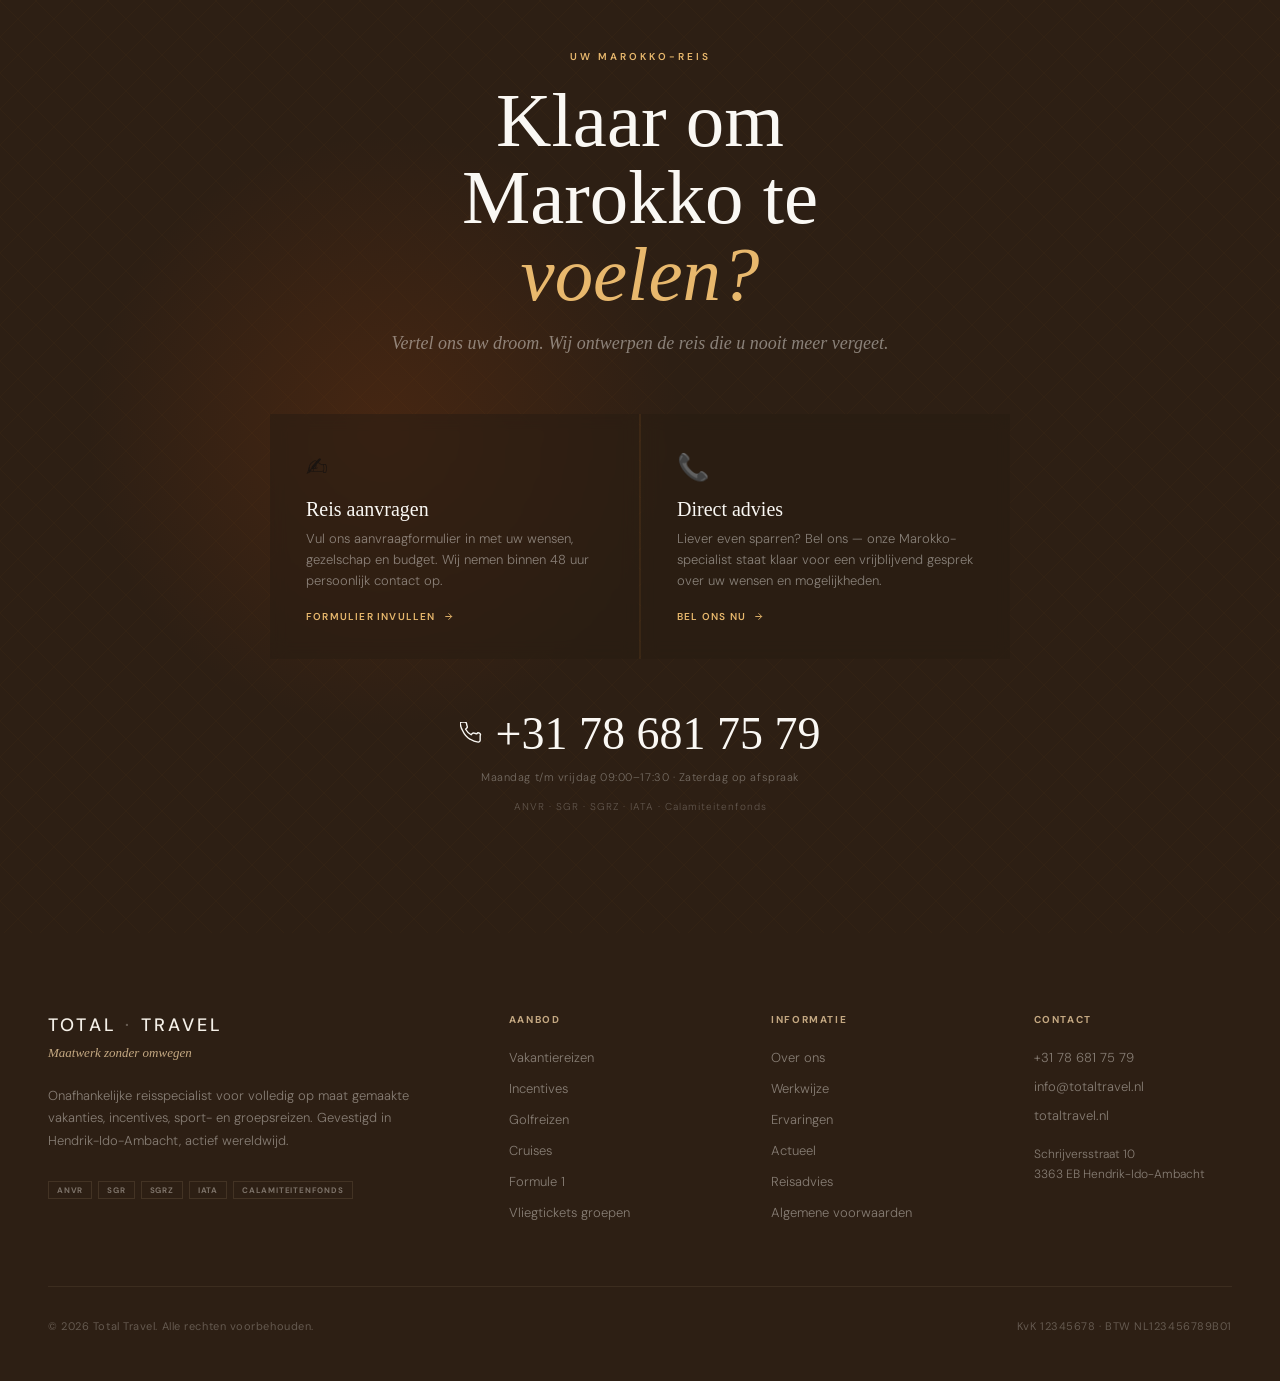
==== commit 03d4c3c4: "menu incentives fix" ====
--- a/marokko.html
+++ b/marokko.html
@@ -28,7 +28,6 @@
 a{text-decoration:none;color:inherit}
 
 /* ── CURSOR ── */
-.cursor{width:8px;height:8px;background:var(--m2);border-radius:50%;position:fixed;pointer-events:none;z-index:9999;transform:translate(-50%,-50%);transition:transform .12s,opacity .2s;mix-blend-mode:multiply}
 .cursor-trail{width:36px;height:36px;border:1px solid rgba(212,131,46,.5);border-radius:50%;position:fixed;pointer-events:none;z-index:9998;transform:translate(-50%,-50%);transition:transform .4s var(--ease),opacity .3s}
 
 /* ── NAV ── */
@@ -325,18 +324,15 @@
 .cta-certs{font-size:10px;font-weight:300;color:rgba(250,248,244,.25);letter-spacing:.1em}
 
 /* ── REVEAL ── */
-.reveal{opacity:0;transform:translateY(32px);transition:opacity .9s var(--ease),transform .9s var(--ease)}
 .reveal.visible{opacity:1;transform:translateY(0)}
-.reveal-left{opacity:0;transform:translateX(-32px);transition:opacity .9s var(--ease),transform .9s var(--ease)}
 .reveal-left.visible{opacity:1;transform:translateX(0)}
-.reveal-right{opacity:0;transform:translateX(32px);transition:opacity .9s var(--ease),transform .9s var(--ease)}
 .reveal-right.visible{opacity:1;transform:translateX(0)}
 
 /* ── FOOTER CSS (van website) ── */
 footer{background:var(--t);padding:80px 48px 48px}
 .footer-top{max-width:1280px;margin:0 auto;display:grid;grid-template-columns:2fr 1fr 1fr 1fr;gap:64px;margin-bottom:64px}
 .footer-wordmark{font-family:var(--dm);font-size:18px;font-weight:500;letter-spacing:.18em;text-transform:uppercase;color:var(--i);margin-bottom:8px}
-.footer-wordmark .dot{color:rgba(245,240,232,.3)}
+.footer-wordmark .mk-dot{color:rgba(245,240,232,.3)}
 .footer-tagline{font-family:var(--pf);font-style:italic;font-size:13px;color:var(--z);margin-bottom:24px}
 .footer-body{font-size:13px;font-weight:300;line-height:1.75;color:rgba(245,240,232,.45);margin-bottom:28px}
 .footer-certs-wrap{display:flex;gap:6px;flex-wrap:wrap}
@@ -373,7 +369,7 @@
   .footer-top{grid-template-columns:1fr}
 }
 </style>
-<link rel="stylesheet" href="totaltravel.css">
+<link rel="stylesheet" href="nav.css">
 </head>
 <body>
 <div class="cursor" id="cursor"></div>
@@ -1237,7 +1233,7 @@
 <footer>
   <div class="footer-top">
     <div>
-      <div class="footer-wordmark">TOTAL <span class="dot">&middot;</span> TRAVEL</div>
+      <div class="footer-wordmark">TOTAL <span class="mk-dot">&middot;</span> TRAVEL</div>
       <div class="footer-tagline">Maatwerk zonder omwegen</div>
       <p class="footer-body">Onafhankelijke reisspecialist voor volledig op maat gemaakte vakanties, incentives, sport- en groepsreizen. Gevestigd in Hendrik-Ido-Ambacht, actief wereldwijd.</p>
       <div class="footer-certs-wrap">
@@ -1271,21 +1267,16 @@
 </footer>
 
 <script>
-// Cursor
+// Cursor — null-safe
 var cur=document.getElementById('cursor'),tr=document.getElementById('trail');
 document.addEventListener('mousemove',function(e){
-  cur.style.left=e.clientX+'px';cur.style.top=e.clientY+'px';
-  setTimeout(function(){tr.style.left=e.clientX+'px';tr.style.top=e.clientY+'px';},80);
+  if(cur){cur.style.left=e.clientX+'px';cur.style.top=e.clientY+'px';}
+  if(tr){setTimeout(function(){tr.style.left=e.clientX+'px';tr.style.top=e.clientY+'px';},80);}
 });
 document.querySelectorAll('a,button,.sense-card,.city-card,.story-card,.cta-card').forEach(function(el){
-  el.addEventListener('mouseenter',function(){cur.style.transform='translate(-50%,-50%) scale(2.5)';cur.style.opacity='.4';});
-  el.addEventListener('mouseleave',function(){cur.style.transform='translate(-50%,-50%) scale(1)';cur.style.opacity='1';});
+  el.addEventListener('mouseenter',function(){if(cur){cur.style.transform='translate(-50%,-50%) scale(2.5)';cur.style.opacity='.4';}});
+  el.addEventListener('mouseleave',function(){if(cur){cur.style.transform='translate(-50%,-50%) scale(1)';cur.style.opacity='1';}});
 });
-
-// Nav scroll
-var nav=document.getElementById('nav');
-window.addEventListener('scroll',function(){nav.classList.toggle('scrolled',window.scrollY>80);});
-
 // Reveal
 var obs=new IntersectionObserver(function(entries){
   entries.forEach(function(e){if(e.isIntersecting)e.target.classList.add('visible');});
--- a/nav.css
+++ b/nav.css
@@ -0,0 +1,103 @@
+/* nav.css — Gedeelde navigatie-stijlen voor alle Total Travel paginas */
+
+:root{
+  --s:#A0522D;--sdk:#7A3E21;--slt:#C4784A;
+  --z:#C4A882;--zlt:#DDD0BC;--zdm:#B09068;
+  --i:#F5F0E8;--iw:#EDE5D8;--ic:#E8DDD0;
+  --t:#2D1F14;--e:#1A1410;--w:#FAF8F4;
+  --sub:#5A4030;--dim:#8A7060;
+  --s2:#C47A4A;--c2:#D9C4A0;--c3:#EDE0C8;--dark:#2D1F14;--bg2:#F5F0E8;--bg3:#EDE6D8;--bg4:#E4D8C4;--border:rgba(160,82,45,.14);--border-str:rgba(160,82,45,.4);--max:1240px;
+  --pf:'Playfair Display',Georgia,serif;
+  --dm:'DM Sans',system-ui,sans-serif;
+  --ease:cubic-bezier(.25,.46,.45,.94);
+}
+*,*::before,*::after{box-sizing:border-box;margin:0;padding:0}
+html{scroll-behavior:smooth}
+body{font-family:var(--dm);background:var(--i);color:var(--e);overflow-x:hidden;cursor:none}
+img{display:block;max-width:100%}
+a{text-decoration:none;color:inherit}
+
+.cursor{width:10px;height:10px;background:var(--s);border-radius:50%;position:fixed;top:0;left:0;pointer-events:none;z-index:9999;transform:translate(-50%,-50%);transition:transform .15s var(--ease)}
+.cursor-ring{width:36px;height:36px;border:1px solid var(--s);border-radius:50%;position:fixed;top:0;left:0;pointer-events:none;z-index:9998;transform:translate(-50%,-50%);transition:transform .35s var(--ease),opacity .2s;opacity:.6}
+
+.reveal{opacity:0;transform:translateY(32px);transition:opacity .8s var(--ease),transform .8s var(--ease)}
+.reveal.visible{opacity:1;transform:translateY(0)}
+.reveal-left{opacity:0;transform:translateX(-40px);transition:opacity .9s var(--ease),transform .9s var(--ease)}
+.reveal-left.visible{opacity:1;transform:translateX(0)}
+.reveal-right{opacity:0;transform:translateX(40px);transition:opacity .9s var(--ease),transform .9s var(--ease)}
+.reveal-right.visible{opacity:1;transform:translateX(0)}
+
+/* TOPBAR */
+.topbar{position:fixed;top:0;left:0;right:0;z-index:101;height:34px;background:var(--s);display:flex;align-items:center;justify-content:center;padding:0}
+.topbar-inner{width:100%;max-width:1280px;padding:0 48px;display:flex;align-items:center;justify-content:space-between}
+.topbar-left{display:flex;align-items:center;gap:24px}
+.topbar-item{display:flex;align-items:center;gap:7px;font-size:10.5px;font-weight:400;letter-spacing:.03em;color:rgba(250,248,244,.82);white-space:nowrap;transition:color .2s}
+.topbar-item:hover{color:var(--w)}
+.topbar-item svg{opacity:.7;flex-shrink:0}
+.topbar-right{display:flex;align-items:center;gap:8px}
+.topbar-btn{font-family:var(--dm);font-size:9.5px;font-weight:700;letter-spacing:.14em;text-transform:uppercase;padding:4px 14px;transition:background .2s,color .2s;white-space:nowrap;cursor:pointer;border:none}
+.topbar-btn.outline{background:transparent;color:rgba(250,248,244,.82);border:1px solid rgba(250,248,244,.3)}
+.topbar-btn.outline:hover{background:rgba(250,248,244,.1);color:var(--w);border-color:rgba(250,248,244,.6)}
+.topbar-btn.solid{background:var(--w);color:var(--s)}
+.topbar-btn.solid:hover{background:var(--i)}
+.topbar-divider{width:1px;height:14px;background:rgba(250,248,244,.2)}
+
+/* NAV */
+nav.scrolled{border-bottom-color:var(--zlt);box-shadow:0 2px 32px rgba(45,31,20,.06)}
+.nav-inner{width:100%;max-width:none;padding:0 40px;display:grid;grid-template-columns:1fr auto 1fr;align-items:center;gap:24px}
+.nav-left{display:flex;align-items:center;gap:16px}
+.nav-center{display:flex;align-items:center;justify-content:center}
+.nav-right{display:flex;align-items:center;justify-content:flex-end;gap:20px}
+.nav-logo{font-family:var(--dm);font-size:22px;font-weight:500;letter-spacing:.20em;text-transform:uppercase;color:var(--t);white-space:nowrap;text-decoration:none;display:inline-block}
+.nav-logo .dot{color:var(--s)}
+.nav-links{display:flex;align-items:center;gap:28px;list-style:none}
+.nav-links a{font-size:12.5px;font-weight:600;letter-spacing:.06em;text-transform:uppercase;color:var(--sub);transition:color .2s;white-space:nowrap}
+.nav-links a:hover{color:var(--s)}
+.nav-hamburger-mob{display:none;flex-direction:column;gap:5px;cursor:pointer;padding:4px}
+.nav-hamburger-mob span{width:22px;height:1.5px;background:var(--t);transition:.3s;display:block}
+.nav-cta-hide-mobile{background:var(--s)!important;color:var(--w)!important;padding:9px 22px!important;font-family:var(--dm);font-size:10px!important;font-weight:600;letter-spacing:.1em;text-transform:uppercase;text-decoration:none;display:inline-block;white-space:nowrap;transition:background .2s!important;line-height:1}
+.nav-cta-hide-mobile:hover{background:var(--sdk)!important}
+
+/* DROPDOWN — hangt aan nav, niet aan li */
+.has-dropdown{position:static}
+.nav-link-drop{display:flex;align-items:center;gap:5px}
+.nav-arrow{font-size:8px;transition:transform .2s;display:inline-block}
+.has-dropdown:hover .nav-arrow{transform:rotate(180deg)}
+
+/* Nav is de positioning parent voor dropdowns */
+nav{position:fixed;top:34px;left:0;right:0;z-index:100;height:62px;display:flex;align-items:center;justify-content:center;padding:0;background:rgba(250,248,244,.96);backdrop-filter:blur(12px);border-bottom:1px solid transparent;transition:border-color .3s,box-shadow .3s,top .3s}
+
+.dest-dropdown,.thema-dropdown{
+  position:absolute;
+  top:62px; /* hoogte van de nav */
+  left:0;
+  right:0;
+  visibility:hidden;
+  opacity:0;
+  pointer-events:none;
+  z-index:500;
+  transition:opacity .18s ease, visibility .18s ease;
+}
+.has-dropdown:hover .nav-arrow{transform:rotate(180deg)}
+/* nav-arrow rotation wordt ook via JS inline style gezet */
+
+.dest-dropdown,.thema-dropdown{
+  position:absolute;
+  top:62px;
+  left:0;
+  right:0;
+  visibility:hidden;
+  opacity:0;
+  pointer-events:none;
+  z-index:500;
+  transition:opacity .15s ease, visibility .15s ease;
+}
+/* open/close wordt door JS geregeld via inline styles — geen :hover regel */
+.dd-inner{background:var(--w);border-top:3px solid var(--s);box-shadow:0 24px 64px rgba(45,31,20,.16);display:flex;align-items:stretch;max-width:1480px;margin:0 auto}
+
+/* BESTEMMINGEN */
+.dest-dropdown{}
+.dd-inner.dest-inner{width:100%}
+.dest-continents{width:200px;flex-shrink:0;background:var(--i);border-right:1px solid var(--zlt);display:flex;flex-direction:column;padding:8px 0}
+.dest-continent-btn{padding:11px 18px;font-family:var(--pf);font-size:15px;font-weight:400;color:var(--sub);text-align:left;border:none;background:transparent;cursor:pointer;border-left:3px solid transparent;transition:background .12s,color .12s,border-color .12s;display:flex;align-items:center;justify-content:space-between;white-space:nowrap;width:100%}
+.dest-continent-btn .cnt-count{font-size:10px;font-family:var(--dm);font-weight:400;color:var(--dim);margin-left:8px}
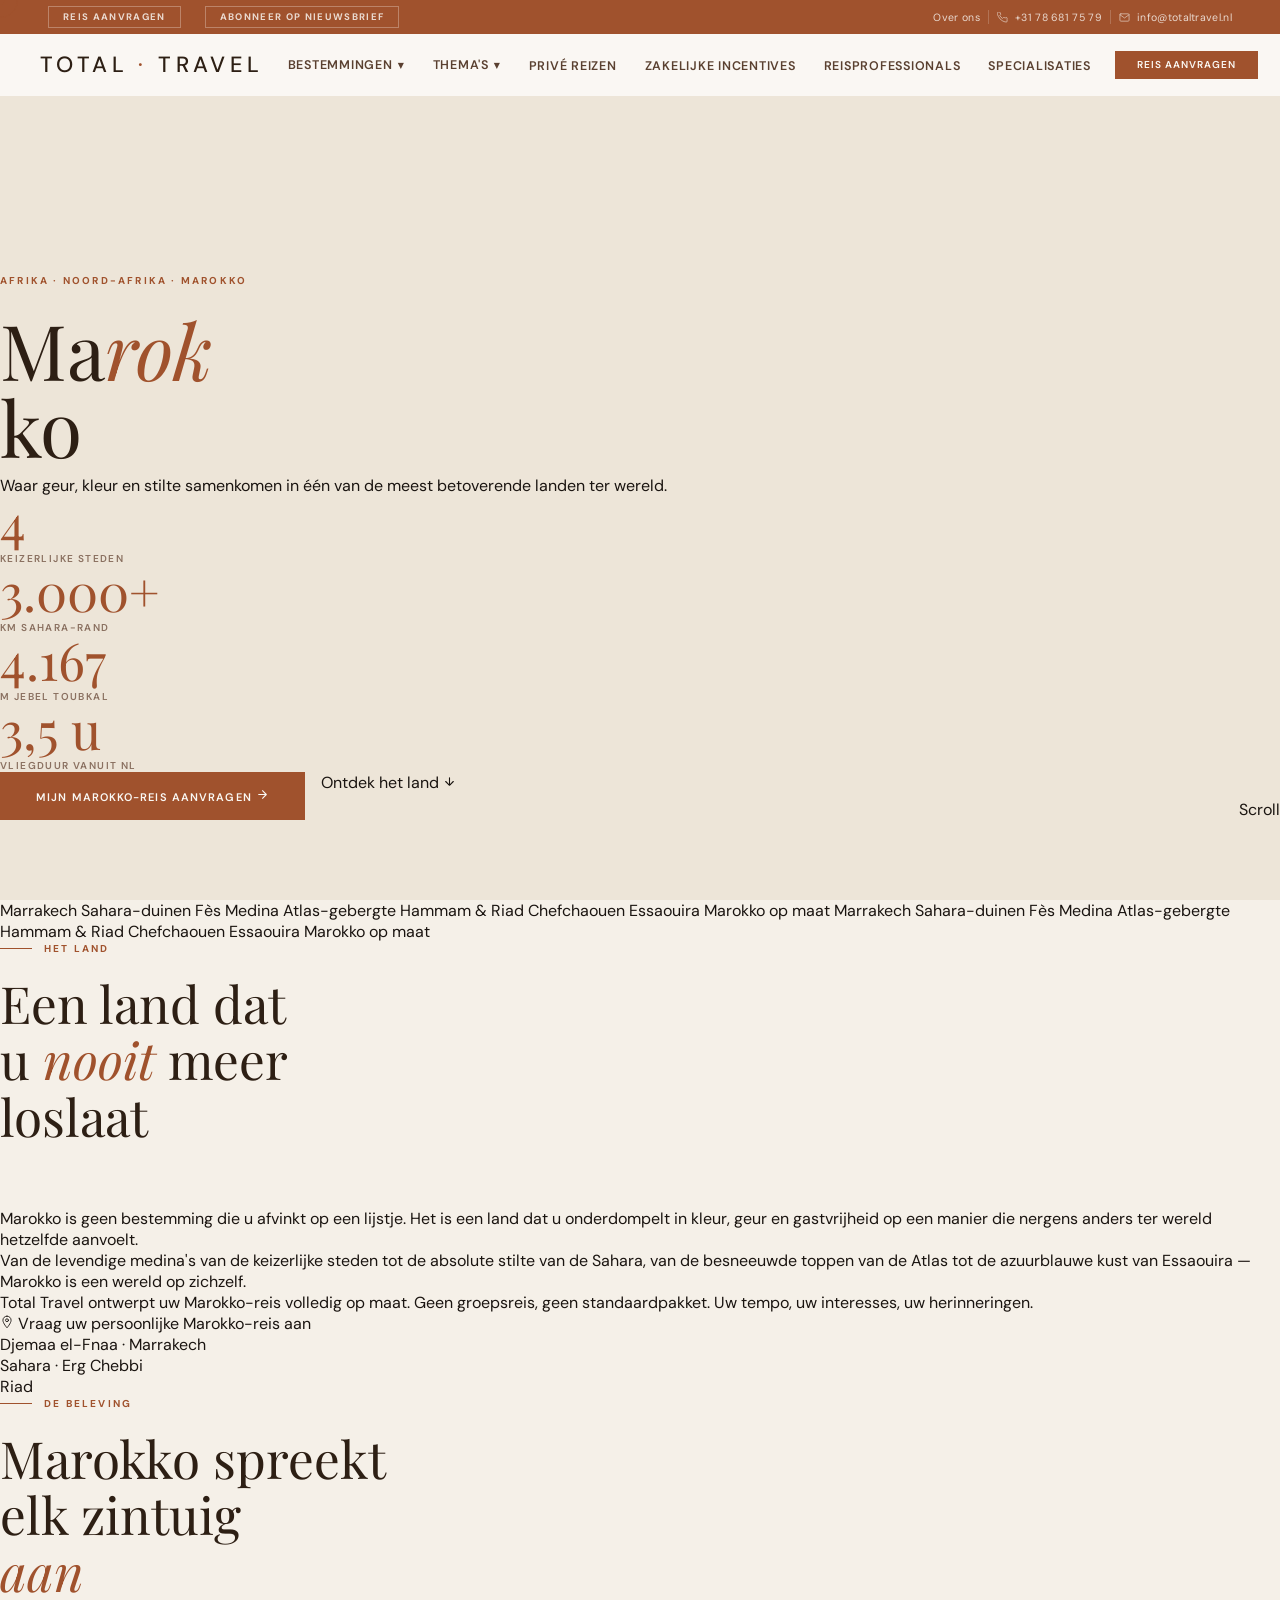
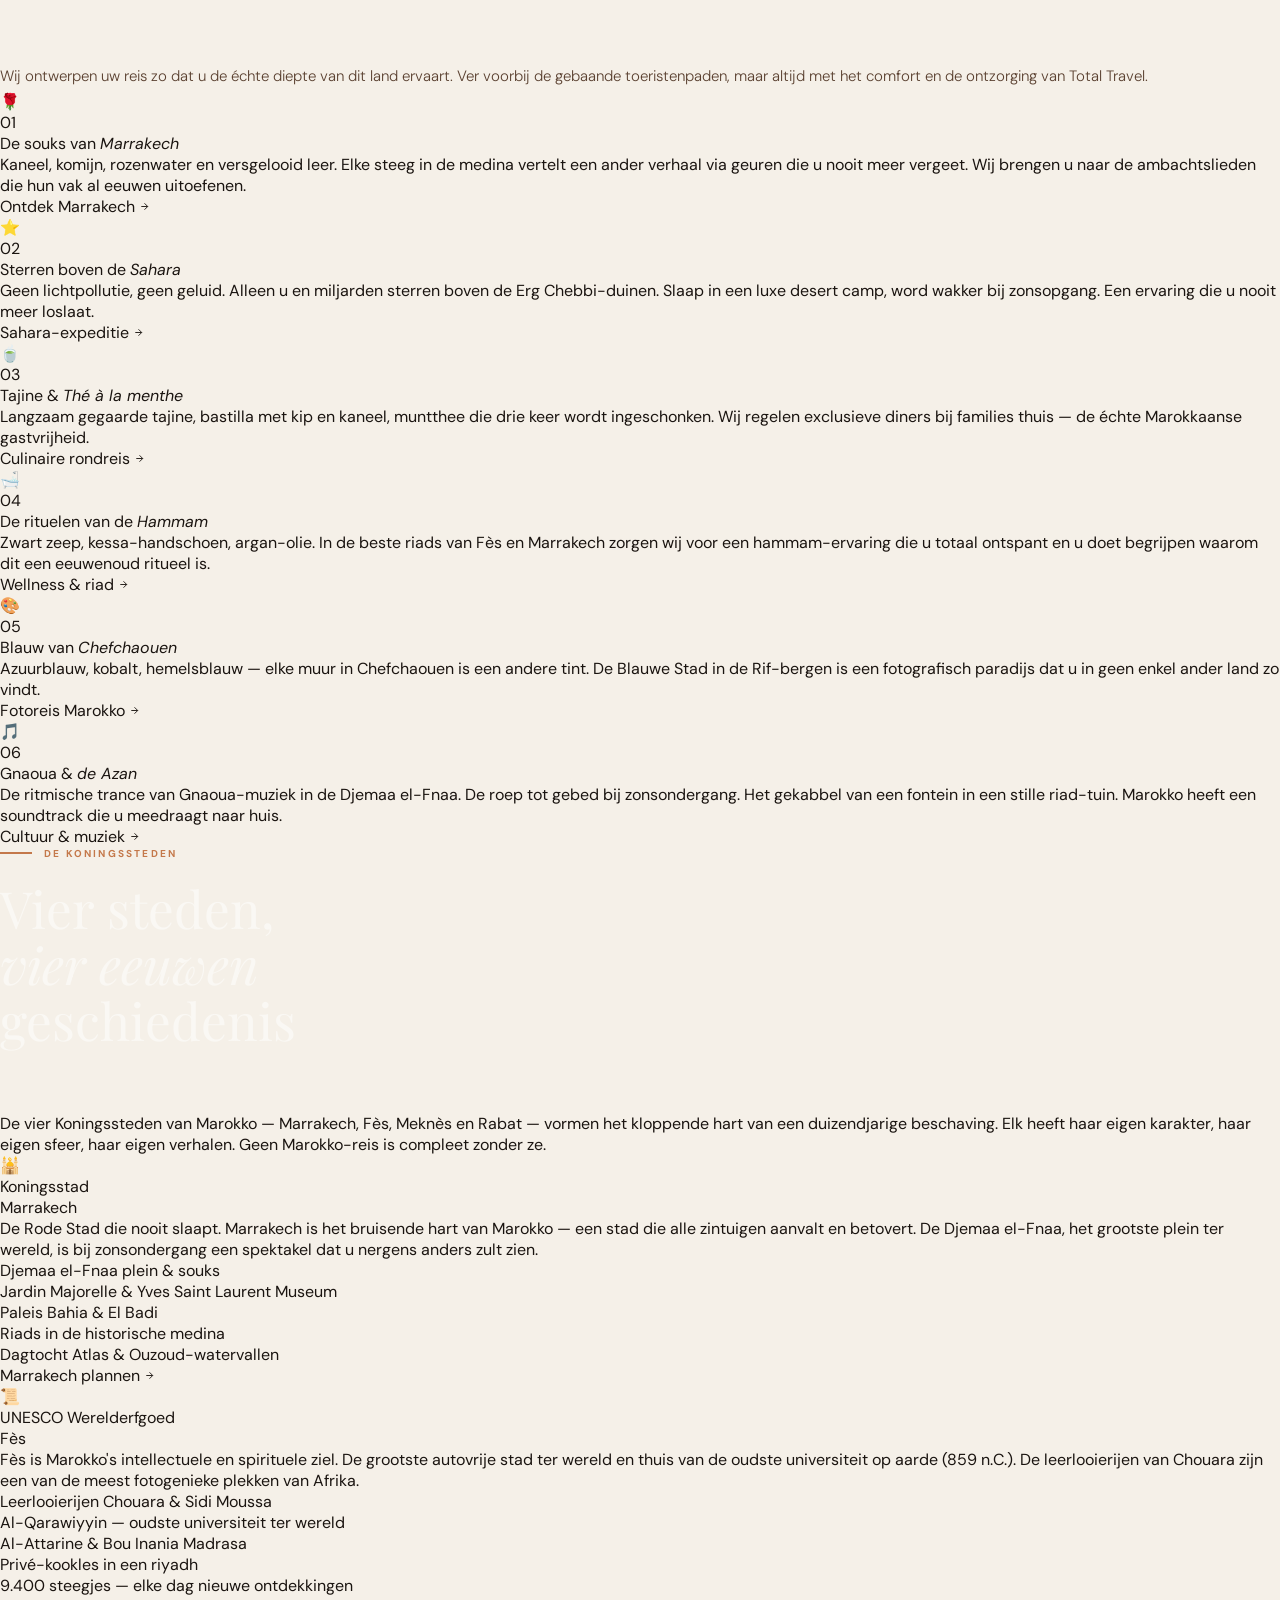
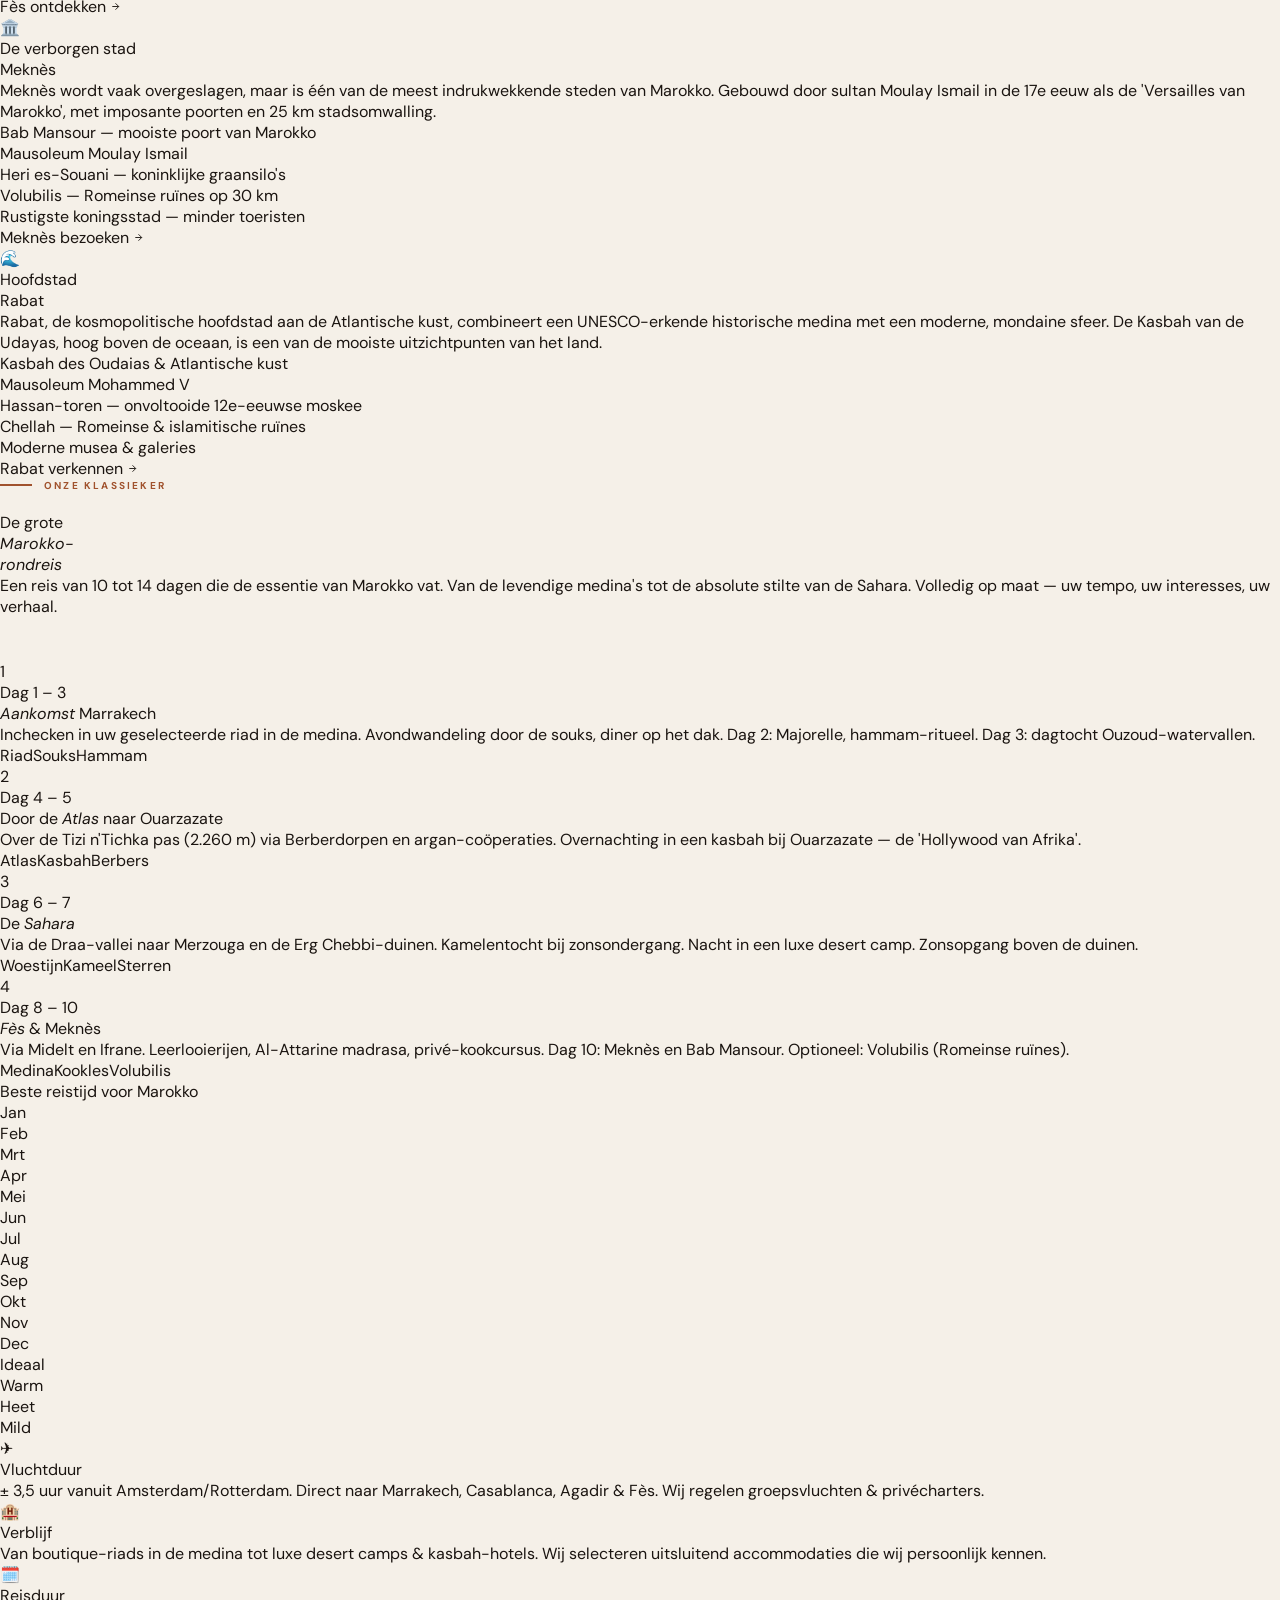
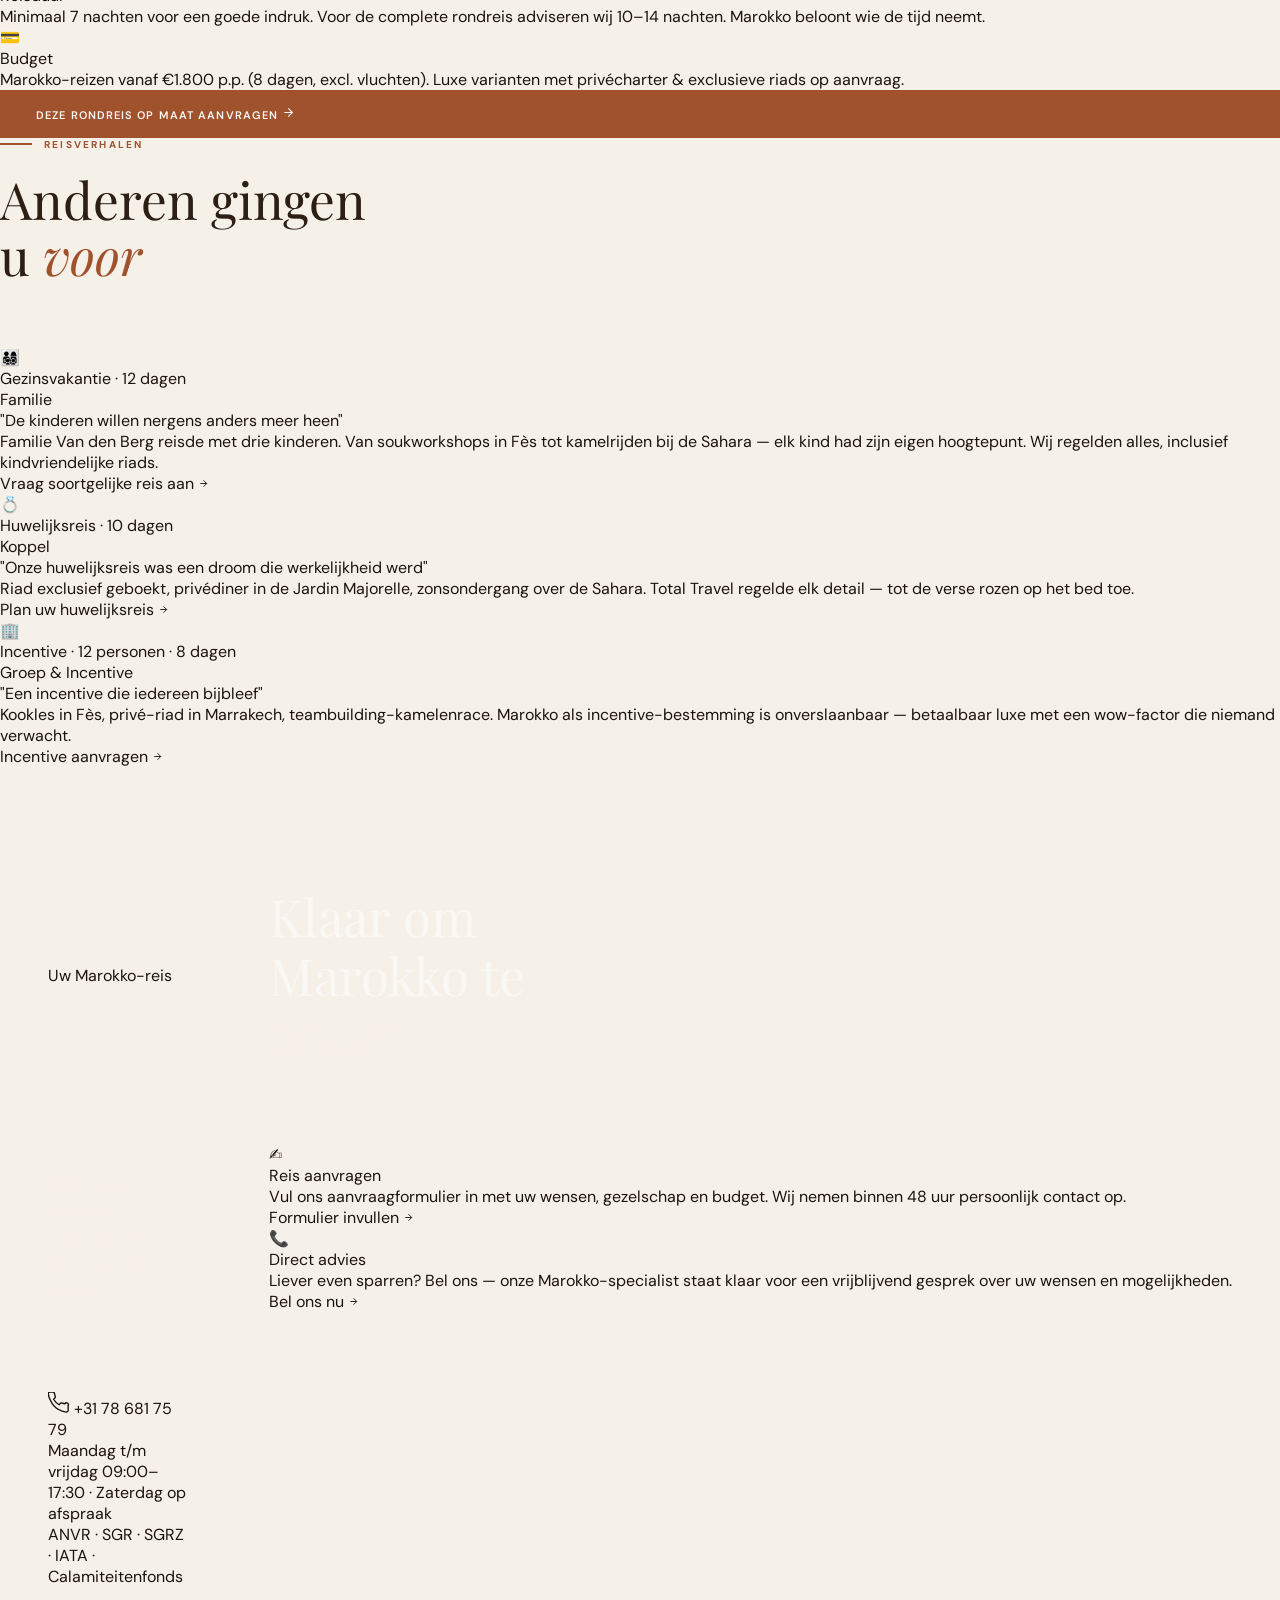
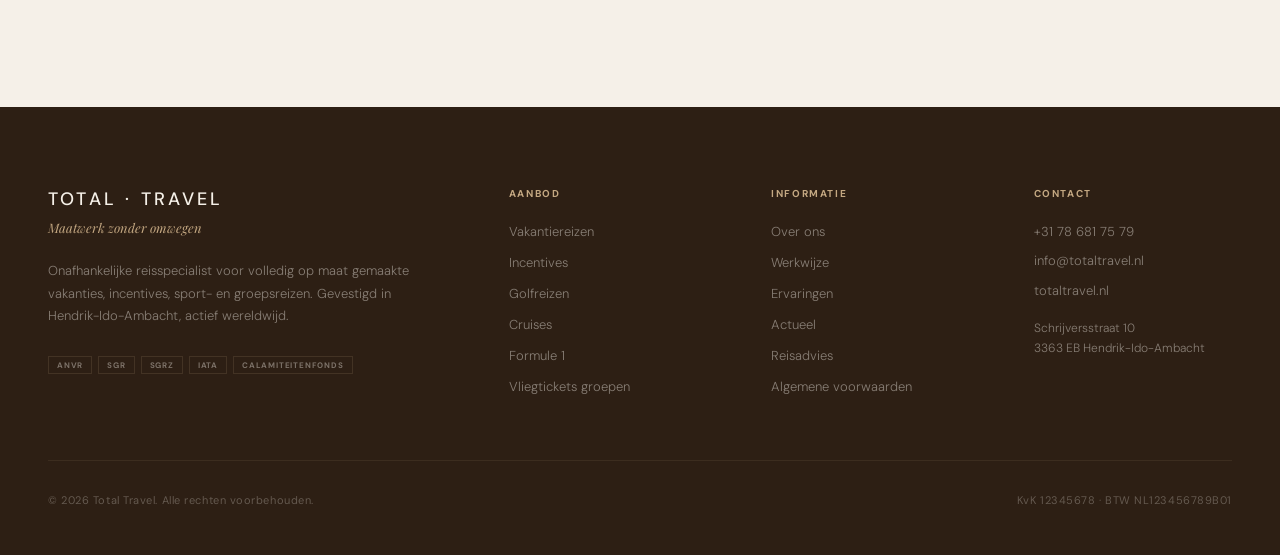
==== commit 033d2c69: "Opnieuw menu fix" ====
--- a/marokko.html
+++ b/marokko.html
@@ -3,375 +3,13 @@
 <head>
 <meta charset="UTF-8">
 <meta name="viewport" content="width=device-width, initial-scale=1.0">
-<title>Marokko — Maatwerk reizen — Total Travel</title>
+<title>Marokko — Total Travel</title>
 <link rel="preconnect" href="https://fonts.googleapis.com">
-<link href="https://fonts.googleapis.com/css2?family=Cormorant+Garamond:ital,wght@0,300;0,400;0,500;0,600;1,300;1,400;1,500&family=DM+Sans:wght@300;400;500;600&display=swap" rel="stylesheet">
-<style>
-/* ── CSS VARIABELEN ── */
-:root{
-  --s:#A0522D;--sdk:#7A3E21;--slt:#C4784A;
-  --z:#C4A882;--zlt:#DDD0BC;--zdm:#B09068;
-  --i:#F5F0E8;--iw:#EDE5D8;--ic:#E8DDD0;
-  --t:#2D1F14;--e:#1A1410;--w:#FAF8F4;
-  --sub:#5A4030;--dim:#8A7060;
-  --pf:'Cormorant Garamond',Georgia,serif;
-  --dm:'DM Sans',system-ui,sans-serif;
-  --ease:cubic-bezier(.25,.46,.45,.94);
-  /* Marokko sfeer */
-  --m1:#B5470A;--m2:#D4832E;--m3:#E8B86D;
-  --m4:#2C6B5A;--m5:#1B3A6B;--m6:#7A1E3C;
-}
-*,*::before,*::after{box-sizing:border-box;margin:0;padding:0}
-html{scroll-behavior:smooth}
-body{font-family:var(--dm);background:var(--w);color:var(--t);overflow-x:hidden;cursor:none}
-img{display:block;max-width:100%}
-a{text-decoration:none;color:inherit}
-
-/* ── CURSOR ── */
-.cursor-trail{width:36px;height:36px;border:1px solid rgba(212,131,46,.5);border-radius:50%;position:fixed;pointer-events:none;z-index:9998;transform:translate(-50%,-50%);transition:transform .4s var(--ease),opacity .3s}
-
-/* ── NAV ── */
-.mk-nav{position:fixed;top:0;left:0;right:0;z-index:200;height:64px;display:flex;align-items:center;justify-content:space-between;padding:0 48px;transition:background .4s,backdrop-filter .4s;background:transparent}
-.mk-nav.scrolled{background:rgba(26,20,16,.9);backdrop-filter:blur(16px)}
-.mk-nav-logo{font-family:var(--dm);font-size:14px;font-weight:500;letter-spacing:.2em;text-transform:uppercase;color:var(--w);text-decoration:none;transition:color .2s}
-.mk-nav-logo .dot{color:var(--s)}
-.mk-nav-right{display:flex;align-items:center;gap:24px}
-.mk-nav-back{font-size:11px;font-weight:400;letter-spacing:.1em;text-transform:uppercase;color:rgba(250,248,244,.6);text-decoration:none;transition:color .2s;display:flex;align-items:center;gap:8px}
-.mk-nav-back:hover{color:var(--m3)}
-.mk-nav-back svg{transition:transform .2s}
-.mk-nav-back:hover svg{transform:translateX(-3px)}
-.mk-nav-cta{font-family:var(--dm);font-size:10px;font-weight:600;letter-spacing:.12em;text-transform:uppercase;background:var(--s);color:var(--w)!important;padding:9px 22px;transition:background .2s}
-.mk-nav-cta:hover{background:var(--sdk)}
-
-/* ── HERO ── */
-.hero{height:100vh;position:relative;overflow:hidden;display:flex;align-items:flex-end}
-.hero-bg{position:absolute;inset:0}
-.hero-landscape{
-  position:absolute;inset:0;
-  background:
-    radial-gradient(circle 140px at 65% 22%, rgba(255,230,120,.9) 0%, rgba(255,160,50,.5) 25%, transparent 65%),
-    linear-gradient(170deg,#061020 0%,#0d2444 15%,#1B3A6B 28%,#5B2A0A 50%,#B5470A 65%,#E8B86D 80%,#D4832E 100%),
-    radial-gradient(ellipse 120% 28% at 50% 108%,#1A1410 50%,transparent 70%);
-}
-.hero-shimmer{position:absolute;inset:0;z-index:1;opacity:.05;background:url("data:image/svg+xml,%3Csvg viewBox='0 0 200 200' xmlns='http://www.w3.org/2000/svg'%3E%3Cfilter id='n'%3E%3CfeTurbulence type='fractalNoise' baseFrequency='.65' numOctaves='3' stitchTiles='stitch'/%3E%3C/filter%3E%3Crect width='100%25' height='100%25' filter='url(%23n)'/%3E%3C/svg%3E") 0 0/200px;animation:shimmer 10s linear infinite}
-@keyframes shimmer{to{background-position:200px 200px}}
-.hero-silhouette{position:absolute;bottom:0;left:0;right:0;z-index:2;height:50%;background:url("data:image/svg+xml,%3Csvg viewBox='0 0 1440 420' preserveAspectRatio='none' xmlns='http://www.w3.org/2000/svg'%3E%3Cpath fill='%231A1410' d='M0 420h1440V230l-55-8-18-75-18 75-55 8V195l-7-2-4-38-4 38-7 2v35l-95-12V195l-9-4-5-48-5 48-9 4v68l-75-8V210l-9-6-5-56-5 56-9 6v38l-75-4V195l-14-4-7-75-7 75-14 4v83H690V200l-18-8-9-95-9 95-18 8v78h-55V210l-11-7-6-65-6 65-11 7v68h-75V220l-7-4-4-38-4 38-7 4v48h-55V200l-14-8-7-85-7 85-14 8v118H280V245l-9-4-5-48-5 48-9 4v75H195V255l-7-4-4-38-4 38-7 4v65H105V265l-5-3-3-28-3 28-5 3v155H0z'/%3E%3C/svg%3E") no-repeat bottom/100% 100%}
-.hero-palms{position:absolute;bottom:0;left:0;z-index:3;width:320px;height:65%;background:url("data:image/svg+xml,%3Csvg viewBox='0 0 320 340' preserveAspectRatio='none' xmlns='http://www.w3.org/2000/svg'%3E%3Cpath fill='%231A1410' d='M45 340V135c0 0-32-11-38-44 11 5 27 11 38 5-5-16-22-27-32-33 16 0 32 11 43 22-11-22-16-48-11-64 11 26 16 48 22 64 5-22 5-43 16-59-5 32 0 54 11 70 11-16 22-38 38-43-11 16-22 38-22 59 16-5 32-16 43-16-16 11-27 27-32 48V340H45z M135 340V160c0 0-27-9-30-38 9 4 22 9 30 4-4-13-16-22-26-27 13 0 26 9 35 17-9-17-13-39-9-52 9 22 13 39 17 52 4-17 4-35 13-48-4 26 0 43 9 57 9-13 17-30 30-35-9 13-17 30-17 48 13-4 26-13 35-13-13 9-22 22-26 39V340H135z M220 340V142c0 0-22-7-24-31 7 4 17 7 24 3-3-10-13-17-20-22 10 0 20 7 28 14-7-14-10-31-7-42 7 17 10 31 14 42 3-14 3-28 10-38-3 21 0 28 7 38 7-10 14-24 24-28-7 10-14 24-14 38 10-3 21-10 28-10-10 7-17 14-21 31V340H220z'/%3E%3C/svg%3E") no-repeat bottom left/100% 100%}
-.hero-overlay{position:absolute;inset:0;z-index:4;background:linear-gradient(to bottom,rgba(26,20,16,.15) 0%,rgba(26,20,16,.5) 65%,rgba(26,20,16,.95) 100%)}
-
-.hero-content{position:relative;z-index:10;padding:0 80px 80px;max-width:1280px;margin:0 auto;width:100%}
-.hero-eyebrow{font-size:10px;font-weight:600;letter-spacing:.3em;text-transform:uppercase;color:var(--m3);margin-bottom:16px;display:flex;align-items:center;gap:16px;opacity:0;animation:fadeUp .8s var(--ease) .3s forwards}
-.hero-eyebrow::before{content:'';width:40px;height:1px;background:var(--m3)}
-.hero-h1{font-family:var(--pf);font-size:clamp(80px,10vw,150px);font-weight:300;line-height:.88;color:var(--w);letter-spacing:-.02em;margin-bottom:16px;opacity:0;animation:fadeUp .9s var(--ease) .45s forwards}
-.hero-h1 em{font-style:italic;color:var(--m3)}
-.hero-sub{font-family:var(--pf);font-size:clamp(17px,2vw,22px);font-style:italic;font-weight:300;color:rgba(250,248,244,.6);margin-bottom:40px;max-width:480px;line-height:1.55;opacity:0;animation:fadeUp .8s var(--ease) .6s forwards}
-.hero-stats{display:flex;gap:44px;margin-bottom:40px;opacity:0;animation:fadeUp .8s var(--ease) .7s forwards}
-.hero-stat{border-left:1px solid rgba(212,131,46,.35);padding-left:18px}
-.hero-stat-num{font-family:var(--pf);font-size:34px;font-weight:300;color:var(--m3);line-height:1}
-.hero-stat-lbl{font-size:10px;font-weight:400;letter-spacing:.1em;text-transform:uppercase;color:rgba(250,248,244,.4);margin-top:4px}
-.hero-actions{display:flex;gap:14px;flex-wrap:wrap;opacity:0;animation:fadeUp .8s var(--ease) .8s forwards}
-.btn-primary{display:inline-flex;align-items:center;gap:10px;background:var(--s);color:var(--w);font-family:var(--dm);font-size:11px;font-weight:600;letter-spacing:.12em;text-transform:uppercase;padding:15px 30px;transition:background .2s,gap .2s}
-.btn-primary:hover{background:var(--sdk);gap:16px}
-.btn-ghost-light{display:inline-flex;align-items:center;gap:10px;border:1px solid rgba(212,131,46,.5);color:var(--m3);font-family:var(--dm);font-size:11px;font-weight:500;letter-spacing:.12em;text-transform:uppercase;padding:15px 30px;transition:border-color .2s,color .2s,gap .2s}
-.btn-ghost-light:hover{border-color:var(--m3);color:var(--w);gap:16px}
-.btn-ghost-dark{display:inline-flex;align-items:center;gap:10px;border:1.5px solid var(--s);color:var(--s);font-family:var(--dm);font-size:11px;font-weight:600;letter-spacing:.12em;text-transform:uppercase;padding:15px 30px;transition:background .2s,color .2s,gap .2s}
-.btn-ghost-dark:hover{background:var(--s);color:var(--w);gap:16px}
-.hero-scroll{position:absolute;bottom:32px;right:48px;z-index:10;display:flex;flex-direction:column;align-items:center;gap:8px;color:rgba(250,248,244,.35);font-size:9px;letter-spacing:.2em;text-transform:uppercase}
-.hero-scroll-line{width:1px;height:44px;background:linear-gradient(to bottom,rgba(212,131,46,.5),transparent);animation:scrollpulse 2s ease-in-out infinite}
-@keyframes fadeUp{from{opacity:0;transform:translateY(30px)}to{opacity:1;transform:translateY(0)}}
-@keyframes scrollpulse{0%,100%{opacity:.5;transform:scaleY(1)}50%{opacity:1;transform:scaleY(.4)}}
-
-/* ── INTRO STRIP ── */
-.intro-strip{background:var(--s);padding:20px 0;overflow:hidden}
-.intro-strip-track{display:flex;gap:0;animation:marquee 30s linear infinite;white-space:nowrap}
-.intro-strip-item{font-family:var(--pf);font-style:italic;font-size:15px;color:rgba(250,248,244,.75);padding:0 48px;display:flex;align-items:center;gap:48px;flex-shrink:0}
-.intro-strip-item::after{content:'✦';color:rgba(250,248,244,.3);font-style:normal}
-@keyframes marquee{to{transform:translateX(-50%)}}
-
-/* ── INTRO SECTIE — licht ── */
-.intro{background:var(--w);padding:100px 0}
-.intro-inner{max-width:1280px;margin:0 auto;padding:0 80px;display:grid;grid-template-columns:1fr 1fr;gap:100px;align-items:center}
-.section-label{font-size:10px;font-weight:600;letter-spacing:.25em;text-transform:uppercase;color:var(--s);margin-bottom:18px;display:flex;align-items:center;gap:12px}
-.section-label::before{content:'';width:28px;height:1.5px;background:var(--s)}
-.section-h2{font-family:var(--pf);font-size:clamp(36px,4.5vw,64px);font-weight:300;line-height:1.05;color:var(--t);margin-bottom:28px}
-.section-h2 em{font-style:italic;color:var(--s)}
-.body-text{font-size:15px;font-weight:300;line-height:1.9;color:var(--sub)}
-.body-text p+p{margin-top:16px}
-
-/* Intro foto collage */
-.intro-visual{position:relative;height:520px}
-.intro-photo-a{
-  position:absolute;top:0;right:0;width:72%;height:70%;
-  border-radius:2px;overflow:hidden;
-  background:linear-gradient(135deg,#7A1E3C 0%,#B5470A 40%,#E8B86D 80%,#F5D08A 100%);
-}
-.intro-photo-b{
-  position:absolute;bottom:0;left:0;width:55%;height:55%;
-  border-radius:2px;overflow:hidden;
-  background:linear-gradient(135deg,#0A1628 0%,#1B3A6B 40%,#2C6B5A 70%,#4A9B7A 100%);
-}
-.intro-photo-c{
-  position:absolute;bottom:60px;right:5%;width:28%;height:36%;
-  border-radius:2px;overflow:hidden;
-  background:linear-gradient(135deg,#4A2D0A 0%,#A0522D 50%,#C4A882 100%);
-}
-.photo-label{position:absolute;bottom:14px;left:14px;font-size:9px;font-weight:600;letter-spacing:.15em;text-transform:uppercase;color:rgba(250,248,244,.85);background:rgba(26,20,16,.5);padding:4px 10px;backdrop-filter:blur(4px)}
-/* Foto placeholder decoraties */
-.intro-photo-a::before{content:'🕌';position:absolute;top:50%;left:50%;transform:translate(-50%,-60%);font-size:64px;opacity:.5}
-.intro-photo-b::before{content:'⭐';position:absolute;top:50%;left:50%;transform:translate(-50%,-60%);font-size:48px;opacity:.5}
-.intro-photo-c::before{content:'🫖';position:absolute;top:50%;left:50%;transform:translate(-50%,-60%);font-size:36px;opacity:.5}
-.intro-photo-a::after,.intro-photo-b::after,.intro-photo-c::after{
-  content:'Vervang door eigen foto';
-  position:absolute;bottom:8px;right:10px;
-  font-size:8px;font-weight:400;letter-spacing:.05em;
-  color:rgba(255,255,255,.3);font-style:italic;
-}
-.intro-tag{display:inline-flex;align-items:center;gap:8px;background:var(--i);border:1px solid var(--zlt);padding:8px 16px;font-size:11px;font-weight:500;letter-spacing:.08em;text-transform:uppercase;color:var(--sub);margin-top:32px}
-
-/* ── ZINTUIGEN SECTIE — halflicht ── */
-.senses{background:var(--iw);padding:100px 0}
-.senses-inner{max-width:1280px;margin:0 auto;padding:0 80px}
-.senses-head{display:grid;grid-template-columns:1fr 1fr;gap:80px;margin-bottom:64px;align-items:end}
-.senses-grid{display:grid;grid-template-columns:repeat(3,1fr);gap:2px;background:var(--zlt)}
-.sense-card{background:var(--w);padding:40px 36px;position:relative;overflow:hidden;cursor:pointer;transition:background .3s}
-.sense-card::before{content:'';position:absolute;bottom:0;left:0;width:100%;height:3px;background:var(--s);transform:scaleX(0);transform-origin:left;transition:transform .35s var(--ease)}
-.sense-card:hover{background:var(--i)}
-.sense-card:hover::before{transform:scaleX(1)}
-.sense-card-icon{font-size:36px;margin-bottom:20px;display:block;transition:transform .3s}
-.sense-card:hover .sense-card-icon{transform:scale(1.15) rotate(-5deg)}
-.sense-card-num{font-size:9px;font-weight:600;letter-spacing:.2em;text-transform:uppercase;color:var(--z);margin-bottom:8px}
-.sense-card-title{font-family:var(--pf);font-size:22px;font-weight:400;color:var(--t);line-height:1.2;margin-bottom:12px}
-.sense-card-title em{font-style:italic;color:var(--s)}
-.sense-card-text{font-size:13.5px;font-weight:300;line-height:1.75;color:var(--sub)}
-.sense-card-link{display:inline-flex;align-items:center;gap:6px;font-size:10px;font-weight:600;letter-spacing:.1em;text-transform:uppercase;color:var(--s);margin-top:16px;opacity:0;transform:translateY(6px);transition:opacity .25s,transform .25s}
-.sense-card:hover .sense-card-link{opacity:1;transform:translateY(0)}
-
-/* ── KONINGSSTEDEN — donkere sectie met foto-kaarten ── */
-.cities{background:var(--t);padding:100px 0;position:relative;overflow:hidden}
-.cities::before{content:'المدن الملكية';position:absolute;right:-30px;top:50%;transform:translateY(-50%);font-family:serif;font-size:280px;font-weight:900;color:rgba(212,131,46,.03);line-height:1;pointer-events:none;user-select:none}
-.cities-inner{max-width:1280px;margin:0 auto;padding:0 80px}
-.cities-head{display:grid;grid-template-columns:1fr 1fr;gap:80px;margin-bottom:64px;align-items:end}
-.cities-head-body{font-size:15px;font-weight:300;line-height:1.85;color:rgba(250,248,244,.5)}
-.cities-grid{display:grid;grid-template-columns:repeat(4,1fr);gap:2px;background:rgba(212,131,46,.08)}
-
-.city-card{
-  background:var(--e);
-  position:relative;overflow:hidden;
-  cursor:pointer;
-  display:flex;flex-direction:column;
-}
-/* Grote visuele foto-ruimte */
-.city-photo{
-  height:320px;position:relative;overflow:hidden;
-  transition:height .5s var(--ease);
-}
-.city-card:hover .city-photo{height:350px}
-.city-photo-bg{
-  position:absolute;inset:0;
-  transition:transform .6s var(--ease);
-}
-.city-card:hover .city-photo-bg{transform:scale(1.06)}
-.city-photo-overlay{
-  position:absolute;inset:0;
-  background:linear-gradient(to bottom,transparent 30%,rgba(26,20,16,.7) 100%);
-}
-/* Unieke kleurpalet per stad */
-.city-marrakech .city-photo-bg{
-  background:linear-gradient(160deg,#7A1E3C 0%,#B5470A 35%,#E8B86D 65%,#D4832E 100%);
-}
-.city-fes .city-photo-bg{
-  background:linear-gradient(160deg,#4A2D0A 0%,#8B5E2A 30%,#C4A882 60%,#E8D4B0 100%);
-}
-.city-meknes .city-photo-bg{
-  background:linear-gradient(160deg,#1B3A6B 0%,#2C5A8B 30%,#6B8FB5 60%,#A0C0D8 100%);
-}
-.city-rabat .city-photo-bg{
-  background:linear-gradient(160deg,#1B5A3C 0%,#2C8B5A 30%,#5AB58B 60%,#9ADBB5 100%);
-}
-/* Decoratief icoon in foto */
-.city-photo-icon{
-  position:absolute;top:50%;left:50%;
-  transform:translate(-50%,-50%);
-  font-size:56px;opacity:.4;
-  transition:opacity .3s,transform .3s;
-}
-.city-card:hover .city-photo-icon{opacity:.6;transform:translate(-50%,-55%)}
-/* Stad naam over de foto */
-.city-photo-name{
-  position:absolute;bottom:16px;left:20px;
-  font-family:var(--pf);font-size:28px;font-weight:300;
-  color:var(--w);line-height:1;
-}
-.city-photo-tag{
-  position:absolute;top:16px;left:20px;
-  font-size:9px;font-weight:600;letter-spacing:.15em;text-transform:uppercase;
-  color:rgba(250,248,244,.7);background:rgba(26,20,16,.4);
-  padding:4px 10px;backdrop-filter:blur(4px);
-}
-/* Content onder de foto */
-.city-content{padding:28px;flex:1;display:flex;flex-direction:column}
-.city-desc{font-size:13.5px;font-weight:300;line-height:1.75;color:rgba(250,248,244,.55);flex:1;margin-bottom:20px}
-.city-highlights{display:flex;flex-direction:column;gap:8px;margin-bottom:20px}
-.city-hl{display:flex;align-items:center;gap:10px;font-size:12px;font-weight:300;color:rgba(250,248,244,.45)}
-.city-hl::before{content:'';width:5px;height:5px;border-radius:50%;background:var(--s);flex-shrink:0}
-.city-cta{display:inline-flex;align-items:center;gap:6px;font-size:10px;font-weight:600;letter-spacing:.1em;text-transform:uppercase;color:var(--m3);border-top:1px solid rgba(212,131,46,.15);padding-top:16px;margin-top:auto;transition:gap .2s}
-.city-card:hover .city-cta{gap:10px}
-
-/* ── KAART VAN MAROKKO — licht ── */
-.map-section{background:var(--w);padding:100px 0}
-.map-inner{max-width:1280px;margin:0 auto;padding:0 80px;display:grid;grid-template-columns:1fr 1fr;gap:80px;align-items:center}
-/* SVG kaart van Marokko */
-.morocco-map{width:100%;max-width:520px}
-.map-region{fill:var(--ic);stroke:var(--iw);stroke-width:2;cursor:pointer;transition:fill .3s}
-.map-region:hover,.map-region.active{fill:var(--s)}
-.map-dot{fill:var(--s);cursor:pointer;transition:r .2s}
-.map-dot:hover{r:8}
-.map-city-label{font-family:var(--dm);font-size:11px;fill:var(--t);font-weight:500;pointer-events:none}
-.map-points{display:flex;flex-direction:column;gap:16px}
-.map-point{display:flex;align-items:flex-start;gap:16px;padding:16px;border-left:3px solid transparent;cursor:pointer;transition:border-color .2s,background .2s}
-.map-point:hover,.map-point.active{border-left-color:var(--s);background:var(--i)}
-.map-point-dot{width:10px;height:10px;border-radius:50%;background:var(--zlt);flex-shrink:0;margin-top:4px;transition:background .2s}
-.map-point.active .map-point-dot,.map-point:hover .map-point-dot{background:var(--s)}
-.map-point-title{font-family:var(--pf);font-size:18px;font-weight:400;color:var(--t);margin-bottom:4px}
-.map-point-desc{font-size:13px;font-weight:300;line-height:1.6;color:var(--dim)}
-
-/* ── TIJDLIJN — ivoor ── */
-.journey{background:var(--i);padding:100px 0}
-.journey-inner{max-width:1280px;margin:0 auto;padding:0 80px;display:grid;grid-template-columns:5fr 4fr;gap:100px;align-items:start}
-.journey-label-big{font-family:var(--pf);font-size:clamp(36px,4vw,56px);font-weight:300;color:var(--t);line-height:1.05;margin-bottom:48px}
-.journey-label-big em{font-style:italic;color:var(--s)}
-.timeline{display:flex;flex-direction:column;gap:0}
-.tl-item{display:flex;gap:28px;padding-bottom:40px;position:relative;cursor:pointer}
-.tl-item:last-child{padding-bottom:0}
-.tl-item::before{content:'';position:absolute;left:14px;top:30px;bottom:0;width:1px;background:linear-gradient(to bottom,var(--zlt),transparent)}
-.tl-item:last-child::before{display:none}
-.tl-dot{width:28px;height:28px;border-radius:50%;border:2px solid var(--zlt);background:var(--i);display:flex;align-items:center;justify-content:center;flex-shrink:0;font-size:10px;font-weight:600;color:var(--dim);position:relative;z-index:1;transition:all .2s}
-.tl-item:hover .tl-dot{border-color:var(--s);background:var(--s);color:var(--w)}
-.tl-body{}
-.tl-day{font-size:9px;font-weight:600;letter-spacing:.18em;text-transform:uppercase;color:var(--s);margin-bottom:5px;opacity:.7}
-.tl-title{font-family:var(--pf);font-size:20px;font-weight:400;color:var(--t);margin-bottom:8px;line-height:1.2}
-.tl-title em{font-style:italic;color:var(--s)}
-.tl-text{font-size:13px;font-weight:300;line-height:1.75;color:var(--sub)}
-.tl-tags{display:flex;gap:6px;flex-wrap:wrap;margin-top:10px}
-.tl-tag{font-size:9px;font-weight:500;letter-spacing:.06em;text-transform:uppercase;color:var(--sub);border:1px solid var(--zlt);padding:3px 9px}
-
-/* Reistijd + praktisch */
-.journey-right-content{display:flex;flex-direction:column;gap:24px}
-.rw-widget{background:var(--w);border:1px solid var(--zlt);padding:28px}
-.rw-title{font-size:10px;font-weight:600;letter-spacing:.2em;text-transform:uppercase;color:var(--s);margin-bottom:18px}
-.rw-months{display:grid;grid-template-columns:repeat(6,1fr);gap:4px;margin-bottom:14px}
-.rw-month{text-align:center}
-.rw-month-name{font-size:8px;font-weight:500;letter-spacing:.04em;text-transform:uppercase;color:var(--dim);margin-bottom:4px}
-.rw-month-bar{height:18px;border-radius:2px;background:var(--ic)}
-.rw-month.ideal .rw-month-bar{background:var(--s)}
-.rw-month.warm .rw-month-bar{background:var(--m2)}
-.rw-month.hot .rw-month-bar{background:var(--m1)}
-.rw-month.mild .rw-month-bar{background:var(--zlt)}
-.rw-month.ideal .rw-month-name,.rw-month.warm .rw-month-name{color:var(--sub)}
-.rw-legend{display:flex;gap:14px;flex-wrap:wrap}
-.rw-legend-item{display:flex;align-items:center;gap:5px;font-size:10px;font-weight:300;color:var(--dim)}
-.rw-legend-dot{width:8px;height:8px;border-radius:50%}
-
-.prak-items{background:var(--w);border:1px solid var(--zlt);overflow:hidden}
-.prak-item{display:flex;align-items:flex-start;gap:14px;padding:18px 22px;border-bottom:1px solid var(--ic)}
-.prak-item:last-child{border-bottom:none}
-.prak-icon{font-size:20px;flex-shrink:0}
-.prak-title{font-size:11px;font-weight:600;letter-spacing:.08em;text-transform:uppercase;color:var(--t);margin-bottom:3px}
-.prak-text{font-size:12.5px;font-weight:300;line-height:1.6;color:var(--sub)}
-
-/* ── VERHALEN / REISTYPES ── */
-.stories{background:var(--iw);padding:100px 0}
-.stories-inner{max-width:1280px;margin:0 auto;padding:0 80px}
-.stories-grid{display:grid;grid-template-columns:repeat(3,1fr);gap:2px;background:var(--zlt);margin-top:56px}
-.story-card{background:var(--w);overflow:hidden;cursor:pointer;display:flex;flex-direction:column;transition:transform .3s var(--ease)}
-.story-card:hover{transform:translateY(-6px)}
-.story-visual{height:200px;position:relative;overflow:hidden}
-.story-bg{position:absolute;inset:0;transition:transform .5s var(--ease)}
-.story-card:hover .story-bg{transform:scale(1.05)}
-.story-v1 .story-bg{background:linear-gradient(135deg,#7A1E3C,#B5470A,#E8B86D)}
-.story-v2 .story-bg{background:linear-gradient(135deg,#061020,#1B3A6B,#4A9B7A)}
-.story-v3 .story-bg{background:linear-gradient(135deg,#4A2D0A,#A0522D,#C4A882)}
-.story-visual-icon{position:absolute;top:50%;left:50%;transform:translate(-50%,-50%);font-size:48px;opacity:.45}
-.story-visual-tag{position:absolute;bottom:14px;left:14px;font-size:9px;font-weight:600;letter-spacing:.12em;text-transform:uppercase;color:var(--m3);background:rgba(26,20,16,.65);padding:3px 9px}
-.story-content{padding:28px;flex:1;display:flex;flex-direction:column}
-.story-type{font-size:10px;font-weight:600;letter-spacing:.14em;text-transform:uppercase;color:var(--s);margin-bottom:10px}
-.story-title{font-family:var(--pf);font-size:20px;font-weight:400;color:var(--t);line-height:1.3;margin-bottom:10px}
-.story-excerpt{font-size:13px;font-weight:300;line-height:1.7;color:var(--dim);flex:1}
-.story-link{display:inline-flex;align-items:center;gap:6px;font-size:10px;font-weight:600;letter-spacing:.1em;text-transform:uppercase;color:var(--s);margin-top:16px;transition:gap .2s}
-.story-link:hover{gap:10px}
-
-/* ── CTA SECTIE ── */
-.cta-section{background:var(--t);padding:120px 0;position:relative;overflow:hidden}
-.cta-pattern{position:absolute;inset:0;opacity:.03;background:repeating-linear-gradient(45deg,rgba(212,131,46,1) 0,rgba(212,131,46,1) 1px,transparent 0,transparent 50%),repeating-linear-gradient(-45deg,rgba(212,131,46,1) 0,rgba(212,131,46,1) 1px,transparent 0,transparent 50%);background-size:36px 36px}
-.cta-glow{position:absolute;left:30%;top:50%;transform:translate(-50%,-50%);width:600px;height:600px;border-radius:50%;background:radial-gradient(circle,rgba(181,71,10,.18) 0%,transparent 70%);pointer-events:none}
-.cta-inner{max-width:900px;margin:0 auto;padding:0 80px;text-align:center;position:relative;z-index:1}
-.cta-eyebrow{font-size:10px;font-weight:600;letter-spacing:.3em;text-transform:uppercase;color:var(--m3);margin-bottom:20px}
-.cta-h2{font-family:var(--pf);font-size:clamp(44px,6vw,80px);font-weight:300;color:var(--w);line-height:1;margin-bottom:16px}
-.cta-h2 em{font-style:italic;color:var(--m3)}
-.cta-sub{font-family:var(--pf);font-style:italic;font-size:18px;font-weight:300;color:rgba(250,248,244,.45);margin-bottom:56px;line-height:1.6}
-.cta-cards{display:grid;grid-template-columns:1fr 1fr;gap:2px;max-width:740px;margin:0 auto 48px;background:rgba(212,131,46,.08)}
-.cta-card{padding:36px;background:rgba(26,20,16,.5);backdrop-filter:blur(8px);text-align:left;transition:background .2s;display:block}
-.cta-card:hover{background:rgba(160,82,45,.15)}
-.cta-card-icon{font-size:26px;margin-bottom:14px}
-.cta-card-title{font-family:var(--pf);font-size:20px;font-weight:300;color:var(--w);margin-bottom:8px}
-.cta-card-desc{font-size:13px;font-weight:300;line-height:1.6;color:rgba(250,248,244,.45);margin-bottom:18px}
-.cta-card-link{font-size:10px;font-weight:600;letter-spacing:.12em;text-transform:uppercase;color:var(--m3);display:flex;align-items:center;gap:7px;transition:gap .2s}
-.cta-card:hover .cta-card-link{gap:11px}
-.cta-phone-block{text-align:center}
-.cta-phone{font-family:var(--pf);font-size:clamp(28px,4vw,46px);font-weight:300;color:var(--w);display:inline-flex;align-items:center;gap:14px;margin-bottom:10px;transition:color .2s}
-.cta-phone:hover{color:var(--m3)}
-.cta-phone-meta{font-size:11px;font-weight:300;color:rgba(250,248,244,.35);letter-spacing:.05em;margin-bottom:16px}
-.cta-certs{font-size:10px;font-weight:300;color:rgba(250,248,244,.25);letter-spacing:.1em}
-
-/* ── REVEAL ── */
-.reveal.visible{opacity:1;transform:translateY(0)}
-.reveal-left.visible{opacity:1;transform:translateX(0)}
-.reveal-right.visible{opacity:1;transform:translateX(0)}
-
-/* ── FOOTER CSS (van website) ── */
-footer{background:var(--t);padding:80px 48px 48px}
-.footer-top{max-width:1280px;margin:0 auto;display:grid;grid-template-columns:2fr 1fr 1fr 1fr;gap:64px;margin-bottom:64px}
-.footer-wordmark{font-family:var(--dm);font-size:18px;font-weight:500;letter-spacing:.18em;text-transform:uppercase;color:var(--i);margin-bottom:8px}
-.footer-wordmark .mk-dot{color:rgba(245,240,232,.3)}
-.footer-tagline{font-family:var(--pf);font-style:italic;font-size:13px;color:var(--z);margin-bottom:24px}
-.footer-body{font-size:13px;font-weight:300;line-height:1.75;color:rgba(245,240,232,.45);margin-bottom:28px}
-.footer-certs-wrap{display:flex;gap:6px;flex-wrap:wrap}
-.footer-cert{font-size:8px;font-weight:700;letter-spacing:.1em;text-transform:uppercase;color:rgba(245,240,232,.4);border:1px solid rgba(196,168,130,.15);padding:3px 8px}
-.footer-col-title{font-size:10px;font-weight:700;letter-spacing:.16em;text-transform:uppercase;color:var(--z);margin-bottom:20px}
-.footer-links{list-style:none;display:flex;flex-direction:column;gap:10px}
-.footer-links a{font-size:13px;font-weight:300;color:rgba(245,240,232,.45);transition:color .2s}
-.footer-links a:hover{color:rgba(245,240,232,.85)}
-.footer-contact-item{font-size:13px;font-weight:300;color:rgba(245,240,232,.45);line-height:1.8}
-.footer-contact-item a{color:inherit;transition:color .2s}
-.footer-contact-item a:hover{color:rgba(245,240,232,.85)}
-.footer-bottom{max-width:1280px;margin:0 auto;padding-top:32px;border-top:1px solid rgba(196,168,130,.1);display:flex;justify-content:space-between;align-items:center;flex-wrap:wrap;gap:12px}
-.footer-copy{font-size:11px;color:rgba(245,240,232,.28);letter-spacing:.05em}
-
-/* ── RESPONSIVE ── */
-@media(max-width:1024px){
-  .hero-content,.intro-inner,.senses-inner,.cities-inner,.map-inner,.journey-inner,.stories-inner,.cta-inner{padding-left:40px;padding-right:40px}
-  .intro-inner,.senses-head,.cities-head,.map-inner,.journey-inner{grid-template-columns:1fr;gap:48px}
-  .cities-grid{grid-template-columns:1fr 1fr}
-  .stories-grid{grid-template-columns:1fr 1fr}
-  .cta-cards{grid-template-columns:1fr}
-  footer{padding:60px 40px 40px}
-  .footer-top{grid-template-columns:1fr 1fr;gap:40px}
-}
-@media(max-width:768px){
-  .hero-content,.intro-inner,.senses-inner,.cities-inner,.map-inner,.journey-inner,.stories-inner,.cta-inner{padding-left:24px;padding-right:24px}
-  .nav{padding:0 24px}
-  .cities-grid{grid-template-columns:1fr}
-  .stories-grid{grid-template-columns:1fr}
-  .hero-stats{flex-direction:column;gap:14px}
-  .hero-actions{flex-direction:column}
-  .intro-visual{height:300px}
-  footer{padding:48px 24px 32px}
-  .footer-top{grid-template-columns:1fr}
-}
-</style>
-<link rel="stylesheet" href="nav.css">
+<link href="https://fonts.googleapis.com/css2?family=Playfair+Display:ital,wght@0,400;0,500;0,700;1,400;1,500&family=DM+Sans:ital,wght@0,300;0,400;0,500;0,600;1,300&display=swap" rel="stylesheet">
+<link rel="stylesheet" href="totaltravel.css">
 </head>
 <body>
+
 <div class="cursor" id="cursor"></div>
 <div class="cursor-ring" id="cursorRing"></div>
 
@@ -616,7 +254,7 @@
           <div class="dest-panel active" id="panel-afrika">
             <div class="dest-panel-label">Afrika &mdash; 4 bestemmingen</div>
             <div class="dest-cards">
-              <div class="dest-card" onclick="location='marokko.html'"><div class="dest-card-inner dest-photo" style="background-image:url('Media/marokko.jpg')"></div><div class="dest-card-overlay"></div><div class="dest-card-name"><span class="dest-pin">&#9679;</span><span class="dest-name">Marokko</span></div></div>
+              <div class="dest-card" onclick="location='marokko.html'" style="outline:2px solid var(--s)"><div class="dest-card-inner dest-photo" style="background-image:url('Media/marokko.jpg')"></div><div class="dest-card-overlay"></div><div class="dest-card-name"><span class="dest-pin">&#9679;</span><span class="dest-name">Marokko</span></div></div>
               <div class="dest-card"><div class="dest-card-inner dest-photo" style="background-image:url('Media/namibie.jpg')"></div><div class="dest-card-overlay"></div><div class="dest-card-name"><span class="dest-pin">&#9679;</span><span class="dest-name">Namibi&euml;</span></div></div>
               <div class="dest-card"><div class="dest-card-inner dest-photo" style="background-image:url('Media/zanzibar.jpg')"></div><div class="dest-card-overlay"></div><div class="dest-card-name"><span class="dest-pin">&#9679;</span><span class="dest-name">Zanzibar</span></div></div>
               <div class="dest-card"><div class="dest-card-inner dest-photo" style="background-image:url('Media/zuidafrika.jpg')"></div><div class="dest-card-overlay"></div><div class="dest-card-name"><span class="dest-pin">&#9679;</span><span class="dest-name">Zuid-Afrika</span></div></div>
@@ -783,7 +421,6 @@
     <li><a href="index.html#specialisaties">Specialisaties</a></li>
   </ul>
 </div><div class="nav-right"><a href="totaltravel-aanvraag.html" class="nav-cta nav-cta-hide-mobile">Reis aanvragen</a></div></div></nav>
-
 
 <!-- HERO (donker — sfeervol) -->
 <section class="hero">
@@ -1282,6 +919,101 @@
   entries.forEach(function(e){if(e.isIntersecting)e.target.classList.add('visible');});
 },{threshold:0.1,rootMargin:'0px 0px -40px 0px'});
 document.querySelectorAll('.reveal,.reveal-left,.reveal-right').forEach(function(el){obs.observe(el);});
+</script>
+
+<script>
+var cursor=document.getElementById('cursor'),ring=document.getElementById('cursorRing');
+document.addEventListener('mousemove',function(e){cursor.style.left=e.clientX+'px';cursor.style.top=e.clientY+'px';ring.style.left=e.clientX+'px';ring.style.top=e.clientY+'px';});
+var nav=document.getElementById('nav'),topbar=document.querySelector('.topbar');
+window.addEventListener('scroll',function(){
+  var s=window.scrollY>40;
+  nav.classList.toggle('scrolled',s);
+  if(s){topbar.style.transform='translateY(-100%)';topbar.style.transition='transform .3s ease';nav.style.top='0';}
+  else{topbar.style.transform='';nav.style.top='34px';}
+});
+var obs=new IntersectionObserver(function(entries){entries.forEach(function(e){if(e.isIntersecting)e.target.classList.add('visible');});},{threshold:0.12,rootMargin:'0px 0px -40px 0px'});
+document.querySelectorAll('.reveal,.reveal-left,.reveal-right').forEach(function(el){obs.observe(el);});
+
+/* Dropdown via JS — sluit pas als muis BEIDE (trigger én dropdown) verlaat */
+document.querySelectorAll('.has-dropdown').forEach(function(li){
+  var dropdown = li.querySelector('.dest-dropdown, .thema-dropdown');
+  var arrow = li.querySelector('.nav-arrow');
+  var timer = null;
+
+  function open(){
+    clearTimeout(timer);
+    dropdown.style.visibility='visible';
+    dropdown.style.opacity='1';
+    dropdown.style.pointerEvents='all';
+    if(arrow) arrow.style.transform='rotate(180deg)';
+  }
+  function scheduleClose(){
+    timer = setTimeout(function(){
+      dropdown.style.visibility='hidden';
+      dropdown.style.opacity='0';
+      dropdown.style.pointerEvents='none';
+      if(arrow) arrow.style.transform='';
+    }, 120);
+  }
+
+  li.addEventListener('mouseenter', open);
+  li.addEventListener('mouseleave', scheduleClose);
+  dropdown.addEventListener('mouseenter', function(){ clearTimeout(timer); });
+  dropdown.addEventListener('mouseleave', scheduleClose);
+});
+
+function showContinent(id,btn){
+  document.querySelectorAll('.dest-panel').forEach(function(p){p.classList.remove('active');});
+  document.querySelectorAll('.dest-continent-btn:not(.empty)').forEach(function(b){b.classList.remove('active');});
+  var panel=document.getElementById('panel-'+id);
+  if(panel)panel.classList.add('active');
+  if(btn)btn.classList.add('active');
+}
+function showThema(id,btn){
+  document.querySelectorAll('[id^="tpanel-"]').forEach(function(p){p.classList.remove('active');});
+  btn.closest('.dest-continents').querySelectorAll('.dest-continent-btn').forEach(function(b){b.classList.remove('active');});
+  var panel=document.getElementById('tpanel-'+id);
+  if(panel)panel.classList.add('active');
+  if(btn)btn.classList.add('active');
+}
+function toggleNav(){
+  var m = document.getElementById('mobileNav');
+  if(m.classList.contains('open')){
+    m.classList.remove('open');
+    m.querySelectorAll('.mn-sub, .mn-region-sub').forEach(function(s){ s.classList.remove('open'); });
+    m.querySelectorAll('.mn-plus').forEach(function(p){ p.textContent = '+'; });
+  } else {
+    m.classList.add('open');
+  }
+}
+function mnToggle(btn){
+  var sub = btn.nextElementSibling;
+  var plus = btn.querySelector('.mn-plus');
+  var isOpen = sub.classList.contains('open');
+  // Sluit andere hoofdsecties
+  btn.closest('#mobileNav').querySelectorAll('.mn-item > .mn-btn + .mn-sub').forEach(function(s){
+    s.classList.remove('open');
+  });
+  btn.closest('#mobileNav').querySelectorAll('.mn-item > .mn-btn .mn-plus').forEach(function(p){
+    p.textContent = '+';
+  });
+  if(!isOpen){
+    sub.classList.add('open');
+    if(plus) plus.textContent = '−';
+  }
+}
+function mnRegion(btn){
+  var sub = btn.nextElementSibling;
+  var plus = btn.querySelector('.mn-plus');
+  var isOpen = sub.classList.contains('open');
+  // Sluit andere regio's
+  btn.closest('.mn-sub').querySelectorAll('.mn-region-sub').forEach(function(s){ s.classList.remove('open'); });
+  btn.closest('.mn-sub').querySelectorAll('.mn-region-btn .mn-plus').forEach(function(p){ p.textContent = '+'; });
+  if(!isOpen){
+    sub.classList.add('open');
+    if(plus) plus.textContent = '−';
+  }
+}
 </script>
 <script>
 /* ── Nav JS (scroll + dropdowns + mobile) ── */
@@ -1343,4 +1075,4 @@
 }
 </script>
 </body>
-</html>+</html>
--- a/totaltravel.css
+++ b/totaltravel.css
@@ -0,0 +1,463 @@
+
+:root{
+  --s:#A0522D;--sdk:#7A3E21;--slt:#C4784A;
+  --z:#C4A882;--zlt:#DDD0BC;--zdm:#B09068;
+  --i:#F5F0E8;--iw:#EDE5D8;--ic:#E8DDD0;
+  --t:#2D1F14;--e:#1A1410;--w:#FAF8F4;
+  --sub:#5A4030;--dim:#8A7060;
+  --s2:#C47A4A;--c2:#D9C4A0;--c3:#EDE0C8;--dark:#2D1F14;--bg2:#F5F0E8;--bg3:#EDE6D8;--bg4:#E4D8C4;--border:rgba(160,82,45,.14);--border-str:rgba(160,82,45,.4);--max:1240px;
+  --pf:'Playfair Display',Georgia,serif;
+  --dm:'DM Sans',system-ui,sans-serif;
+  --ease:cubic-bezier(.25,.46,.45,.94);
+}
+*,*::before,*::after{box-sizing:border-box;margin:0;padding:0}
+html{scroll-behavior:smooth}
+body{font-family:var(--dm);background:var(--i);color:var(--e);overflow-x:hidden;cursor:none}
+img{display:block;max-width:100%}
+a{text-decoration:none;color:inherit}
+
+.cursor{width:10px;height:10px;background:var(--s);border-radius:50%;position:fixed;top:0;left:0;pointer-events:none;z-index:9999;transform:translate(-50%,-50%);transition:transform .15s var(--ease)}
+.cursor-ring{width:36px;height:36px;border:1px solid var(--s);border-radius:50%;position:fixed;top:0;left:0;pointer-events:none;z-index:9998;transform:translate(-50%,-50%);transition:transform .35s var(--ease),opacity .2s;opacity:.6}
+
+.reveal{opacity:0;transform:translateY(32px);transition:opacity .8s var(--ease),transform .8s var(--ease)}
+.reveal.visible{opacity:1;transform:translateY(0)}
+.reveal-left{opacity:0;transform:translateX(-40px);transition:opacity .9s var(--ease),transform .9s var(--ease)}
+.reveal-left.visible{opacity:1;transform:translateX(0)}
+.reveal-right{opacity:0;transform:translateX(40px);transition:opacity .9s var(--ease),transform .9s var(--ease)}
+.reveal-right.visible{opacity:1;transform:translateX(0)}
+
+/* TOPBAR */
+.topbar{position:fixed;top:0;left:0;right:0;z-index:101;height:34px;background:var(--s);display:flex;align-items:center;justify-content:center;padding:0}
+.topbar-inner{width:100%;max-width:1280px;padding:0 48px;display:flex;align-items:center;justify-content:space-between}
+.topbar-left{display:flex;align-items:center;gap:24px}
+.topbar-item{display:flex;align-items:center;gap:7px;font-size:10.5px;font-weight:400;letter-spacing:.03em;color:rgba(250,248,244,.82);white-space:nowrap;transition:color .2s}
+.topbar-item:hover{color:var(--w)}
+.topbar-item svg{opacity:.7;flex-shrink:0}
+.topbar-right{display:flex;align-items:center;gap:8px}
+.topbar-btn{font-family:var(--dm);font-size:9.5px;font-weight:700;letter-spacing:.14em;text-transform:uppercase;padding:4px 14px;transition:background .2s,color .2s;white-space:nowrap;cursor:pointer;border:none}
+.topbar-btn.outline{background:transparent;color:rgba(250,248,244,.82);border:1px solid rgba(250,248,244,.3)}
+.topbar-btn.outline:hover{background:rgba(250,248,244,.1);color:var(--w);border-color:rgba(250,248,244,.6)}
+.topbar-btn.solid{background:var(--w);color:var(--s)}
+.topbar-btn.solid:hover{background:var(--i)}
+.topbar-divider{width:1px;height:14px;background:rgba(250,248,244,.2)}
+
+/* NAV */
+nav.scrolled{border-bottom-color:var(--zlt);box-shadow:0 2px 32px rgba(45,31,20,.06)}
+.nav-inner{width:100%;max-width:none;padding:0 40px;display:grid;grid-template-columns:1fr auto 1fr;align-items:center;gap:24px}
+.nav-left{display:flex;align-items:center;gap:16px}
+.nav-center{display:flex;align-items:center;justify-content:center}
+.nav-right{display:flex;align-items:center;justify-content:flex-end;gap:20px}
+.nav-logo{font-family:var(--dm);font-size:22px;font-weight:500;letter-spacing:.20em;text-transform:uppercase;color:var(--t);white-space:nowrap;text-decoration:none;display:inline-block}
+.nav-logo .dot{color:var(--s)}
+.nav-links{display:flex;align-items:center;gap:28px;list-style:none}
+.nav-links a{font-size:12.5px;font-weight:600;letter-spacing:.06em;text-transform:uppercase;color:var(--sub);transition:color .2s;white-space:nowrap}
+.nav-links a:hover{color:var(--s)}
+.nav-hamburger-mob{display:none;flex-direction:column;gap:5px;cursor:pointer;padding:4px}
+.nav-hamburger-mob span{width:22px;height:1.5px;background:var(--t);transition:.3s;display:block}
+.nav-cta-hide-mobile{background:var(--s)!important;color:var(--w)!important;padding:9px 22px!important;font-family:var(--dm);font-size:10px!important;font-weight:600;letter-spacing:.1em;text-transform:uppercase;text-decoration:none;display:inline-block;white-space:nowrap;transition:background .2s!important;line-height:1}
+.nav-cta-hide-mobile:hover{background:var(--sdk)!important}
+
+/* DROPDOWN — hangt aan nav, niet aan li */
+.has-dropdown{position:static}
+.nav-link-drop{display:flex;align-items:center;gap:5px}
+.nav-arrow{font-size:8px;transition:transform .2s;display:inline-block}
+.has-dropdown:hover .nav-arrow{transform:rotate(180deg)}
+
+/* Nav is de positioning parent voor dropdowns */
+nav{position:fixed;top:34px;left:0;right:0;z-index:100;height:62px;display:flex;align-items:center;justify-content:center;padding:0;background:rgba(250,248,244,.96);backdrop-filter:blur(12px);border-bottom:1px solid transparent;transition:border-color .3s,box-shadow .3s,top .3s}
+
+.dest-dropdown,.thema-dropdown{
+  position:absolute;
+  top:62px; /* hoogte van de nav */
+  left:0;
+  right:0;
+  visibility:hidden;
+  opacity:0;
+  pointer-events:none;
+  z-index:500;
+  transition:opacity .18s ease, visibility .18s ease;
+}
+.has-dropdown:hover .nav-arrow{transform:rotate(180deg)}
+/* nav-arrow rotation wordt ook via JS inline style gezet */
+
+.dest-dropdown,.thema-dropdown{
+  position:absolute;
+  top:62px;
+  left:0;
+  right:0;
+  visibility:hidden;
+  opacity:0;
+  pointer-events:none;
+  z-index:500;
+  transition:opacity .15s ease, visibility .15s ease;
+}
+/* open/close wordt door JS geregeld via inline styles — geen :hover regel */
+.dd-inner{background:var(--w);border-top:3px solid var(--s);box-shadow:0 24px 64px rgba(45,31,20,.16);display:flex;align-items:stretch;max-width:1480px;margin:0 auto}
+
+/* BESTEMMINGEN */
+.dest-dropdown{}
+.dd-inner.dest-inner{width:100%}
+.dest-continents{width:200px;flex-shrink:0;background:var(--i);border-right:1px solid var(--zlt);display:flex;flex-direction:column;padding:8px 0}
+.dest-continent-btn{padding:11px 18px;font-family:var(--pf);font-size:15px;font-weight:400;color:var(--sub);text-align:left;border:none;background:transparent;cursor:pointer;border-left:3px solid transparent;transition:background .12s,color .12s,border-color .12s;display:flex;align-items:center;justify-content:space-between;white-space:nowrap;width:100%}
+.dest-continent-btn .cnt-count{font-size:10px;font-family:var(--dm);font-weight:400;color:var(--dim);margin-left:8px}
+.dest-continent-btn.empty{opacity:.35;cursor:not-allowed}
+.dest-continent-btn.empty:hover{background:transparent;color:var(--sub);border-left-color:transparent}
+.dest-continent-btn:not(.empty):hover{background:var(--iw);color:var(--t);border-left-color:var(--zdm)}
+.dest-continent-btn.active{background:var(--w);color:var(--s);border-left-color:var(--s)}
+.dest-continent-btn.active .cnt-count{color:var(--slt)}
+.dest-panels{flex:1;padding:20px 24px}
+.dest-panel{display:none;flex-direction:column;gap:12px}
+.dest-panel.active{display:flex}
+.dest-panel-label{font-size:9px;font-weight:700;letter-spacing:.18em;text-transform:uppercase;color:var(--dim);margin-bottom:2px;display:flex;align-items:center;gap:10px}
+.dest-panel-label::after{content:'';flex:1;height:1px;background:var(--zlt)}
+
+/* Altijd max 4 per rij, grote kaarten met vaste hoogte */
+.dest-cards{display:grid;grid-template-columns:repeat(4,1fr);gap:8px}
+
+.dest-photo{background-color:var(--zlt);background-size:cover;background-position:center;background-repeat:no-repeat}
+.dest-card{position:relative;border-radius:6px;overflow:hidden;height:175px;cursor:pointer;transition:transform .2s var(--ease),box-shadow .2s var(--ease)}
+.dest-card:hover{transform:scale(1.04);box-shadow:0 8px 24px rgba(45,31,20,.3);z-index:5;position:relative}
+.dest-card-inner{width:100%;height:100%}
+.dest-card-overlay{position:absolute;inset:0;background:linear-gradient(to top,rgba(26,20,16,.80) 0%,rgba(26,20,16,.08) 55%,transparent 100%)}
+.dest-card-name{position:absolute;bottom:0;left:0;right:0;padding:8px 10px;display:flex;align-items:center;gap:5px}
+.dest-pin{color:var(--w);font-size:8px;flex-shrink:0}
+.dest-name{font-family:var(--pf);font-style:italic;font-size:12px;color:var(--w);line-height:1.2}
+.dest-marokko{background:linear-gradient(135deg,#c09850,#804820)}
+.dest-japan{background:linear-gradient(135deg,#d09090,#904040)}
+.dest-thailand{background:linear-gradient(135deg,#c0a020,#806010)}
+.dest-bahrein{background:linear-gradient(135deg,#6090b0,#204860)}
+.dest-jordanie{background:linear-gradient(135deg,#c09060,#705030)}
+.dest-oman{background:linear-gradient(135deg,#70a880,#305840)}
+.dest-qatar{background:linear-gradient(135deg,#8090b8,#304060)}
+.dest-saudi{background:linear-gradient(135deg,#b8a060,#806820)}
+.dest-vae{background:linear-gradient(135deg,#c8a870,#8a6030)}
+
+/* THEMA'S */
+.thema-dropdown{}
+.dd-inner.thema-inner{width:100%}
+.thema-cards{display:grid;grid-template-columns:repeat(4,1fr);gap:8px}
+.thema-card{position:relative;border-radius:6px;overflow:hidden;height:175px;cursor:pointer;transition:transform .2s var(--ease),box-shadow .2s var(--ease)}
+.thema-card:hover{transform:scale(1.04);box-shadow:0 8px 24px rgba(45,31,20,.3);z-index:5;position:relative}
+.thema-card-inner{width:100%;height:100%}
+.thema-card-overlay{position:absolute;inset:0;background:linear-gradient(to top,rgba(26,20,16,.80) 0%,rgba(26,20,16,.08) 55%,transparent 100%)}
+.thema-card-name{position:absolute;bottom:0;left:0;right:0;padding:8px 10px;display:flex;align-items:center;gap:5px}
+.thema-label{font-family:var(--pf);font-style:italic;font-size:12px;color:var(--w);line-height:1.2}
+.thema-cruise{background:linear-gradient(135deg,#6090b8,#204870)}
+.thema-f1{background:linear-gradient(135deg,#b03020,#701808)}
+.thema-golf{background:linear-gradient(135deg,#70a060,#305030)}
+.thema-incentives{background:linear-gradient(135deg,#beac92,#8a7050)}
+.thema-stedentrip{background:linear-gradient(135deg,#607090,#304060)}
+.thema-vakantie{background:linear-gradient(135deg,#c8b89a,#a89070)}
+.thema-voetbal{background:linear-gradient(135deg,#408040,#205020)}
+
+/* HERO */
+.hero{min-height:100vh;display:flex;align-items:flex-end;padding:96px 0 80px;position:relative;overflow:hidden;background:var(--iw)}
+.hero-bg-shape{position:absolute;top:0;right:0;width:52%;height:100%;background:var(--ic);clip-path:polygon(12% 0%,100% 0%,100% 100%,0% 100%)}
+.hero-bg-line{position:absolute;top:0;bottom:0;left:48.5%;width:1.5px;background:var(--s);opacity:.25;transform:skewX(-1.5deg);transform-origin:top}
+.hero-rule{position:absolute;top:120px;left:48px;width:40px;height:2px;background:var(--s)}
+.hero-inner{position:relative;z-index:2;width:100%;max-width:1280px;margin:0 auto;padding:0 48px;display:grid;grid-template-columns:1fr 1fr;align-items:end;gap:80px}
+.hero-eyebrow{font-size:10px;font-weight:700;letter-spacing:.22em;text-transform:uppercase;color:var(--s);margin-bottom:24px}
+.hero-h1{font-family:var(--pf);font-size:clamp(48px,6vw,88px);font-weight:400;line-height:1.0;color:var(--t);margin-bottom:10px}
+.hero-h1 em{font-style:italic;color:var(--s)}
+.hero-tagline{font-family:var(--pf);font-size:clamp(18px,2.2vw,28px);font-style:italic;color:var(--zdm);margin-bottom:36px;line-height:1.3}
+.hero-body{font-size:15px;font-weight:300;line-height:1.85;color:var(--sub);max-width:460px;margin-bottom:44px}
+.hero-actions{display:flex;gap:16px;flex-wrap:wrap}
+.btn-primary{display:inline-block;background:var(--s);color:var(--w);font-family:var(--dm);font-size:11px;font-weight:600;letter-spacing:.1em;text-transform:uppercase;padding:16px 36px;transition:background .2s,transform .2s}
+.btn-primary:hover{background:var(--sdk);transform:translateY(-2px)}
+.btn-ghost{display:inline-block;border:1.5px solid var(--w);color:var(--w);font-family:var(--dm);font-size:11px;font-weight:600;letter-spacing:.1em;text-transform:uppercase;padding:16px 36px;transition:background .2s,color .2s,transform .2s}
+.btn-ghost:hover{background:rgba(250,248,244,.15);transform:translateY(-2px)}
+.hero-right{display:flex;flex-direction:column;gap:12px;align-items:flex-start;padding-bottom:8px}
+.hero-stat-row{display:flex;gap:40px;padding-bottom:24px;border-bottom:1px solid var(--zlt);width:100%;margin-bottom:8px}
+.hero-stat-num{font-family:var(--pf);font-size:52px;font-weight:400;color:var(--s);line-height:1;margin-bottom:4px}
+.hero-stat-lbl{font-size:10px;font-weight:600;letter-spacing:.14em;text-transform:uppercase;color:var(--dim)}
+.hero-monogram{width:80px;height:80px;background:var(--s);display:flex;align-items:center;justify-content:center;align-self:flex-end;margin-top:12px}
+.hero-monogram span{font-family:var(--dm);font-size:30px;font-weight:700;color:var(--w);letter-spacing:-.02em}
+.scroll-hint{position:absolute;bottom:32px;left:50%;transform:translateX(-50%);display:flex;flex-direction:column;align-items:center;gap:8px;color:var(--dim);font-size:9px;letter-spacing:.2em;text-transform:uppercase;font-weight:600}
+.scroll-hint-line{width:1px;height:40px;background:var(--z);animation:scrollpulse 2s ease-in-out infinite}
+@keyframes scrollpulse{0%,100%{transform:scaleY(1);opacity:.5}50%{transform:scaleY(.4);opacity:1}}
+.hero-video-wrap{position:absolute;inset:0;overflow:hidden;z-index:0}
+.hero-video-wrap video{width:100%;height:100%;object-fit:cover;display:block}
+.hero-video-wrap::after{content:'';position:absolute;inset:0;background:linear-gradient(to right,rgba(26,20,16,.72) 0%,rgba(26,20,16,.52) 40%,rgba(26,20,16,.18) 100%)}
+.hero-on-video .hero-eyebrow{color:rgba(196,168,130,.85)}
+.hero-on-video .hero-h1{color:var(--w)}
+.hero-on-video .hero-h1 em{color:var(--z)}
+.hero-on-video .hero-tagline{color:rgba(221,208,188,.85)}
+.hero-on-video .hero-body{color:rgba(245,240,232,.7)}
+.hero-on-video .hero-stat-num{color:var(--z)}
+.hero-on-video .hero-stat-lbl{color:rgba(221,208,244,.65)}
+.hero-on-video .hero-stat-row{border-bottom-color:rgba(221,208,188,.18)}
+.hero-on-video{background:transparent!important}
+.hero-on-video .hero-bg-shape,.hero-on-video .hero-bg-line,.hero-on-video .hero-rule{display:none}
+.hero-on-video .scroll-hint{color:rgba(221,208,188,.55)}
+.hero-on-video .scroll-hint-line{background:rgba(221,208,188,.35)}
+.hero-on-video .btn-ghost{border-color:rgba(250,248,244,.6);color:var(--w)}
+.hero-on-video .btn-ghost:hover{background:rgba(250,248,244,.12);border-color:var(--w)}
+
+/* MARQUEE */
+.marquee-wrap{background:var(--s);overflow:hidden;padding:14px 0}
+.marquee-track{display:flex;gap:0;animation:marquee 28s linear infinite;white-space:nowrap}
+.marquee-item{font-family:var(--pf);font-style:italic;font-size:14px;color:rgba(250,248,244,.75);padding:0 40px;flex-shrink:0;display:flex;align-items:center;gap:40px}
+.marquee-item::after{content:'·';color:rgba(250,248,244,.4)}
+@keyframes marquee{to{transform:translateX(-50%)}}
+
+/* DIENSTEN */
+.section{max-width:1280px;margin:0 auto;padding:120px 48px}
+.section-label{font-size:10px;font-weight:700;letter-spacing:.22em;text-transform:uppercase;color:var(--s);margin-bottom:20px;display:flex;align-items:center;gap:12px}
+.section-label::before{content:'';display:block;width:32px;height:1.5px;background:var(--s)}
+.section-h2{font-family:var(--pf);font-size:clamp(32px,4vw,56px);font-weight:400;line-height:1.1;color:var(--t);margin-bottom:64px}
+.section-h2 em{font-style:italic;color:var(--s)}
+.diensten-grid{display:grid;grid-template-columns:repeat(3,1fr);gap:2px;background:var(--zlt)}
+.dienst-card{background:var(--w);padding:44px 36px;position:relative;overflow:hidden;transition:background .3s;cursor:pointer}
+.dienst-card::before{content:'';position:absolute;bottom:0;left:0;width:100%;height:3px;background:var(--s);transform:scaleX(0);transform-origin:left;transition:transform .35s var(--ease)}
+.dienst-card:hover{background:var(--i)}
+.dienst-card:hover::before{transform:scaleX(1)}
+.dienst-num{font-family:var(--pf);font-size:11px;color:var(--z);letter-spacing:.1em;margin-bottom:28px}
+.dienst-icon{width:44px;height:44px;margin-bottom:20px;opacity:.7}
+.dienst-naam{font-family:var(--pf);font-size:24px;font-weight:400;color:var(--t);line-height:1.2;margin-bottom:14px}
+.dienst-tekst{font-size:13.5px;font-weight:300;line-height:1.75;color:var(--sub)}
+.dienst-arrow{position:absolute;bottom:28px;right:28px;width:32px;height:32px;border:1px solid var(--zlt);display:flex;align-items:center;justify-content:center;color:var(--s);font-size:14px;transition:background .2s,border-color .2s,transform .2s}
+.dienst-card:hover .dienst-arrow{background:var(--s);border-color:var(--s);color:var(--w);transform:translate(3px,-3px)}
+
+/* OVER */
+.over-wrap{background:var(--t);position:relative;overflow:hidden}
+.over-inner{max-width:1280px;margin:0 auto;padding:120px 48px;display:grid;grid-template-columns:1fr 1fr;gap:100px;align-items:center}
+.over-label{font-size:10px;font-weight:700;letter-spacing:.22em;text-transform:uppercase;color:var(--z);margin-bottom:20px;display:flex;align-items:center;gap:12px}
+.over-label::before{content:'';width:32px;height:1.5px;background:var(--z)}
+.over-h2{font-family:var(--pf);font-size:clamp(32px,4vw,52px);font-weight:400;color:var(--i);line-height:1.1;margin-bottom:28px}
+.over-h2 em{font-style:italic;color:var(--z)}
+.over-body{font-size:15px;font-weight:300;line-height:1.85;color:rgba(245,240,232,.65);margin-bottom:40px}
+.over-kenmerken{display:flex;flex-direction:column;gap:16px}
+.kenmerk{display:flex;align-items:flex-start;gap:16px;padding-bottom:16px;border-bottom:1px solid rgba(196,168,130,.12)}
+.kenmerk:last-child{border-bottom:none}
+.kenmerk-dot{width:6px;height:6px;border-radius:50%;background:var(--s);margin-top:7px;flex-shrink:0}
+.kenmerk-tekst{font-size:14px;font-weight:300;line-height:1.65;color:rgba(245,240,232,.7)}
+.kenmerk-tekst strong{color:var(--z);font-weight:500}
+.over-rechts{display:flex;flex-direction:column;gap:24px}
+.over-quote{font-family:var(--pf);font-style:italic;font-size:clamp(22px,2.5vw,34px);color:var(--i);line-height:1.4;padding-left:28px;border-left:3px solid var(--s);margin-bottom:16px}
+.over-cijfers{display:grid;grid-template-columns:1fr 1fr;gap:2px;background:rgba(196,168,130,.1)}
+.cijfer-item{padding:28px 24px;background:rgba(45,31,20,.4)}
+.cijfer-num{font-family:var(--pf);font-size:42px;font-weight:400;color:var(--s);line-height:1;margin-bottom:6px}
+.cijfer-lbl{font-size:10px;font-weight:600;letter-spacing:.12em;text-transform:uppercase;color:rgba(196,168,130,.55)}
+.cert-rij{display:flex;gap:8px;flex-wrap:wrap}
+.cert-tag{font-size:9px;font-weight:700;letter-spacing:.1em;text-transform:uppercase;color:rgba(245,240,232,.5);border:1px solid rgba(196,168,130,.2);padding:4px 10px}
+
+/* PORTFOLIO */
+.portfolio-wrap{background:var(--iw)}
+.portfolio-inner{max-width:1280px;margin:0 auto;padding:120px 48px}
+.portfolio-grid{display:grid;grid-template-columns:repeat(3,1fr);grid-template-rows:repeat(2,1fr);gap:6px}
+.portfolio-tile{position:relative;overflow:hidden;aspect-ratio:4/3;cursor:pointer}
+.portfolio-tile img{width:100%;height:100%;object-fit:cover;display:block;transition:transform .6s var(--ease)}
+.portfolio-tile:hover img{transform:scale(1.06)}
+.portfolio-overlay{position:absolute;bottom:0;left:0;right:0;padding:20px 20px 18px;background:linear-gradient(to top,rgba(26,20,16,.82) 0%,rgba(26,20,16,0) 100%);transition:padding .3s ease}
+.portfolio-tile:hover .portfolio-overlay{padding-bottom:24px}
+.portfolio-cat{font-size:9px;font-weight:700;letter-spacing:.18em;text-transform:uppercase;color:var(--z);margin-bottom:5px}
+.portfolio-naam{font-family:var(--pf);font-size:20px;font-weight:400;color:var(--w);line-height:1.2}
+.portfolio-arrow{position:absolute;top:16px;right:16px;width:34px;height:34px;background:rgba(160,82,45,.85);display:flex;align-items:center;justify-content:center;color:var(--w);font-size:14px;opacity:0;transform:translateY(-6px);transition:opacity .25s,transform .25s}
+.portfolio-tile:hover .portfolio-arrow{opacity:1;transform:translateY(0)}
+
+/* WERKWIJZE */
+.werkwijze-wrap{background:var(--w)}
+.werkwijze-inner{max-width:1280px;margin:0 auto;padding:120px 48px;display:grid;grid-template-columns:1fr 2fr;gap:100px}
+.werkwijze-rechts{display:flex;flex-direction:column;gap:0}
+.stap{display:flex;gap:32px;align-items:flex-start;padding:36px 0;border-bottom:1px solid var(--zlt)}
+.stap:first-child{padding-top:0}
+.stap:last-child{border-bottom:none}
+.stap-num{font-family:var(--pf);font-size:40px;font-weight:400;color:var(--zlt);line-height:1;flex-shrink:0;width:60px;text-align:right;transition:color .3s}
+.stap:hover .stap-num{color:var(--s)}
+.stap-titel{font-family:var(--pf);font-size:22px;color:var(--t);margin-bottom:10px;font-weight:400}
+.stap-tekst{font-size:14px;font-weight:300;line-height:1.75;color:var(--sub)}
+
+/* QUOTES */
+.quotes-wrap{background:var(--ic);overflow:hidden}
+.quotes-inner{max-width:1280px;margin:0 auto;padding:120px 48px}
+.quotes-grid{display:grid;grid-template-columns:1fr 1fr 1fr;gap:2px;background:var(--zlt);margin-top:64px}
+.quote-card{background:var(--w);padding:44px 36px 40px}
+.quote-sterren{display:flex;gap:4px;margin-bottom:24px}
+.ster{width:12px;height:12px;background:var(--s);clip-path:polygon(50% 0%,61% 35%,98% 35%,68% 57%,79% 91%,50% 70%,21% 91%,32% 57%,2% 35%,39% 35%)}
+.quote-tekst{font-family:var(--pf);font-style:italic;font-size:16px;line-height:1.7;color:var(--t);margin-bottom:28px}
+.quote-persoon{font-size:11px;font-weight:600;letter-spacing:.1em;text-transform:uppercase;color:var(--s)}
+.quote-functie{font-size:11px;font-weight:300;color:var(--dim);margin-top:2px}
+
+/* CTA */
+.cta-wrap{background:var(--s);position:relative;overflow:hidden}
+.cta-wrap::before{content:'TT';position:absolute;right:-40px;top:-60px;font-family:var(--dm);font-size:340px;font-weight:700;color:rgba(255,255,255,.04);line-height:1;pointer-events:none;user-select:none;letter-spacing:-.02em}
+.cta-inner{max-width:1280px;margin:0 auto;padding:120px 48px;display:grid;grid-template-columns:1fr auto;gap:80px;align-items:center}
+.cta-h2{font-family:var(--pf);font-size:clamp(28px,4vw,52px);font-weight:400;color:var(--w);line-height:1.15}
+.cta-h2 em{font-style:italic;color:rgba(245,240,232,.7)}
+.cta-sub{font-size:15px;font-weight:300;line-height:1.75;color:rgba(245,240,232,.7);margin-top:20px;max-width:520px}
+.cta-rechts{display:flex;align-items:center}
+.btn-wit{display:inline-block;background:var(--w);color:var(--s);font-family:var(--dm);font-size:11px;font-weight:700;letter-spacing:.1em;text-transform:uppercase;padding:18px 44px;white-space:nowrap;transition:background .2s,transform .2s}
+.btn-wit:hover{background:var(--i);transform:translateY(-2px)}
+
+/* FOOTER */
+footer{background:var(--t);padding:80px 48px 48px}
+.footer-top{max-width:1280px;margin:0 auto;display:grid;grid-template-columns:2fr 1fr 1fr 1fr;gap:64px;margin-bottom:64px}
+.footer-wordmark{font-family:var(--dm);font-size:18px;font-weight:500;letter-spacing:.18em;text-transform:uppercase;color:var(--i);margin-bottom:8px}
+.footer-wordmark .dot{color:rgba(245,240,232,.3)}
+.footer-tagline{font-family:var(--pf);font-style:italic;font-size:13px;color:var(--z);margin-bottom:24px}
+.footer-body{font-size:13px;font-weight:300;line-height:1.75;color:rgba(245,240,232,.45);margin-bottom:28px}
+.footer-certs-wrap{display:flex;gap:6px;flex-wrap:wrap}
+.footer-cert{font-size:8px;font-weight:700;letter-spacing:.1em;text-transform:uppercase;color:rgba(245,240,232,.4);border:1px solid rgba(196,168,130,.15);padding:3px 8px}
+.footer-col-title{font-size:10px;font-weight:700;letter-spacing:.16em;text-transform:uppercase;color:var(--z);margin-bottom:20px}
+.footer-links{list-style:none;display:flex;flex-direction:column;gap:10px}
+.footer-links a{font-size:13px;font-weight:300;color:rgba(245,240,232,.45);transition:color .2s}
+.footer-links a:hover{color:rgba(245,240,232,.85)}
+.footer-contact-item{font-size:13px;font-weight:300;color:rgba(245,240,232,.45);line-height:1.8}
+.footer-contact-item a{color:inherit;transition:color .2s}
+.footer-contact-item a:hover{color:rgba(245,240,232,.85)}
+.footer-bottom{max-width:1280px;margin:0 auto;padding-top:32px;border-top:1px solid rgba(196,168,130,.1);display:flex;justify-content:space-between;align-items:center;flex-wrap:wrap;gap:12px}
+.footer-copy{font-size:11px;color:rgba(245,240,232,.28);letter-spacing:.05em}
+
+/* ── MOBILE NAV ─────────────────────────────────────────────────── */
+.mobile-nav{
+  display:none;
+  position:fixed;
+  top:0;left:0;right:0;bottom:0;
+  z-index:300;          /* hoger dan topbar (101) en nav (100) */
+  background:#2D1F14;
+  flex-direction:column;
+  overflow:hidden;
+}
+.mobile-nav.open{display:flex}
+
+/* Vaste header balk */
+.mob-header{
+  flex-shrink:0;
+  display:flex;align-items:center;justify-content:space-between;
+  padding:18px 24px;
+  border-bottom:1px solid rgba(196,168,130,.15);
+  background:#2D1F14;
+}
+.mob-logo{
+  font-family:var(--dm);font-size:14px;font-weight:500;
+  letter-spacing:.2em;text-transform:uppercase;color:#F5F0E8;
+}
+.mob-logo .dot{color:#A0522D}
+.mob-close{
+  background:none;border:none;cursor:pointer;
+  color:#C4A882;font-size:22px;line-height:1;
+  padding:6px;min-width:36px;text-align:center;
+}
+
+/* Scrollbare zone */
+.mob-links{
+  flex:1;
+  overflow-y:auto;
+  -webkit-overflow-scrolling:touch;
+}
+
+/* Ieder menu-item */
+.mob-item{
+  border-bottom:1px solid rgba(196,168,130,.1);
+}
+
+/* Hoofd-trigger: Bestemmingen / Thema's */
+.mob-trigger{
+  display:flex;align-items:center;justify-content:space-between;
+  width:100%;
+  padding:18px 24px;
+  background:none;border:none;cursor:pointer;text-align:left;
+  font-family:'Playfair Display',Georgia,serif;
+  font-size:22px;font-weight:400;color:#F5F0E8;
+  -webkit-tap-highlight-color:transparent;
+}
+
+/* Sub-trigger: continent namen */
+.mob-trigger--sub{
+  font-family:'DM Sans',sans-serif;
+  font-size:12px;font-weight:600;
+  letter-spacing:.1em;text-transform:uppercase;
+  color:#C4A882;
+  padding:13px 24px 13px 36px;
+  font-size:13px;
+}
+
+/* +/− indicator */
+.mob-chevron{
+  flex-shrink:0;margin-left:16px;
+  font-family:'DM Sans',sans-serif;
+  font-size:20px;font-weight:300;
+  color:#A0522D;line-height:1;
+}
+.mob-trigger--sub .mob-chevron{font-size:15px;color:#B09068}
+
+/* Uitklapbaar blok — standaard DICHT */
+.mob-sub{
+  display:none;
+  border-top:1px solid rgba(196,168,130,.06);
+}
+
+/* Continent items */
+.mob-sub-item{
+  border-bottom:1px solid rgba(196,168,130,.06);
+}
+.mob-sub-item:last-child{border-bottom:none}
+
+/* Bestemming links */
+.mob-sub a{
+  display:block;
+  padding:11px 24px 11px 52px;
+  font-family:'Playfair Display',Georgia,serif;
+  font-style:italic;font-size:16px;
+  color:rgba(245,240,232,.5);
+  -webkit-tap-highlight-color:transparent;
+}
+.mob-sub .mob-sub a{
+  padding-left:60px;
+}
+
+/* Directe links: Inspiratie etc. */
+a.mob-direct{
+  display:block;padding:18px 24px;
+  font-family:'Playfair Display',Georgia,serif;
+  font-size:22px;font-weight:400;color:#F5F0E8;
+  -webkit-tap-highlight-color:transparent;
+}
+
+/* CTA knop onderaan */
+.mob-footer{
+  flex-shrink:0;
+  padding:20px 24px;
+  border-top:1px solid rgba(196,168,130,.15);
+  background:#2D1F14;
+}
+.mob-cta-btn{
+  display:block;text-align:center;
+  background:#A0522D;color:#FAF8F4;
+  font-family:'DM Sans',sans-serif;
+  font-size:11px;font-weight:700;
+  letter-spacing:.12em;text-transform:uppercase;
+  padding:16px 24px;
+  -webkit-tap-highlight-color:transparent;
+}
+
+/* RESPONSIVE */
+@media(max-width:900px){
+  .topbar{display:none}
+  nav{top:0}
+  .nav-hamburger-mob{display:flex}
+  .nav-center{display:none}
+  .nav-cta-hide-mobile{display:none!important}
+  .nav-inner{grid-template-columns:44px 1fr 44px;padding:0 16px;position:relative}
+  .nav-left{justify-content:flex-start;gap:0}
+  .nav-logo{position:absolute;left:50%;transform:translateX(-50%);font-size:18px}
+  .nav-right{display:none}
+  .hero-inner{grid-template-columns:1fr;gap:40px;padding:0 24px}
+  .hero-right{display:none}
+  .section{padding:80px 24px}
+  .diensten-grid{grid-template-columns:1fr 1fr}
+  .over-inner{grid-template-columns:1fr;gap:48px;padding:80px 24px}
+  .portfolio-inner{padding:80px 24px}
+  .portfolio-grid{grid-template-columns:1fr 1fr;grid-template-rows:repeat(3,1fr)}
+  .werkwijze-inner{grid-template-columns:1fr;padding:80px 24px}
+  .quotes-grid{grid-template-columns:1fr}
+  .cta-inner{grid-template-columns:1fr;padding:80px 24px}
+  .footer-top{grid-template-columns:1fr 1fr;gap:40px}
+  footer{padding:60px 24px 40px}
+}
+@media(max-width:600px){
+  .topbar{display:none}
+  .diensten-grid{grid-template-columns:1fr}
+  .portfolio-grid{grid-template-columns:1fr;grid-template-rows:auto}
+  .footer-top{grid-template-columns:1fr}
+}
